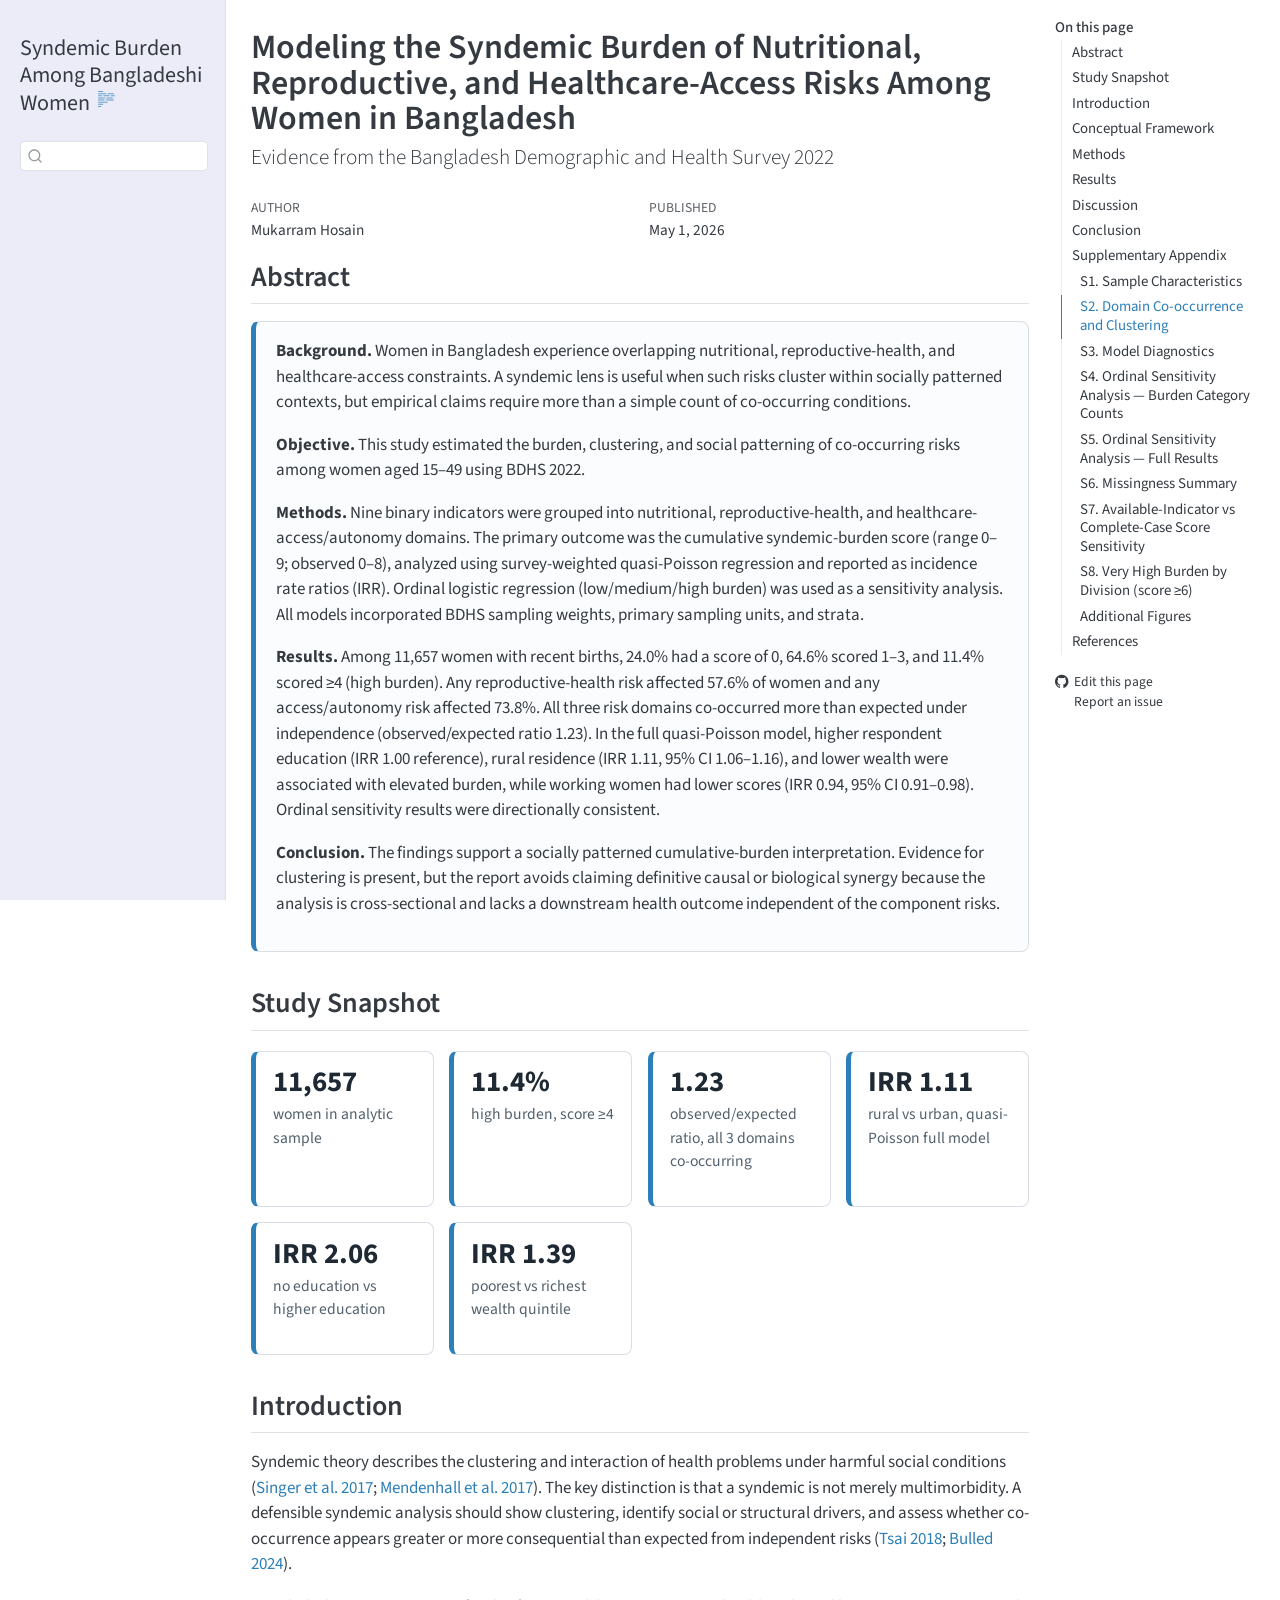
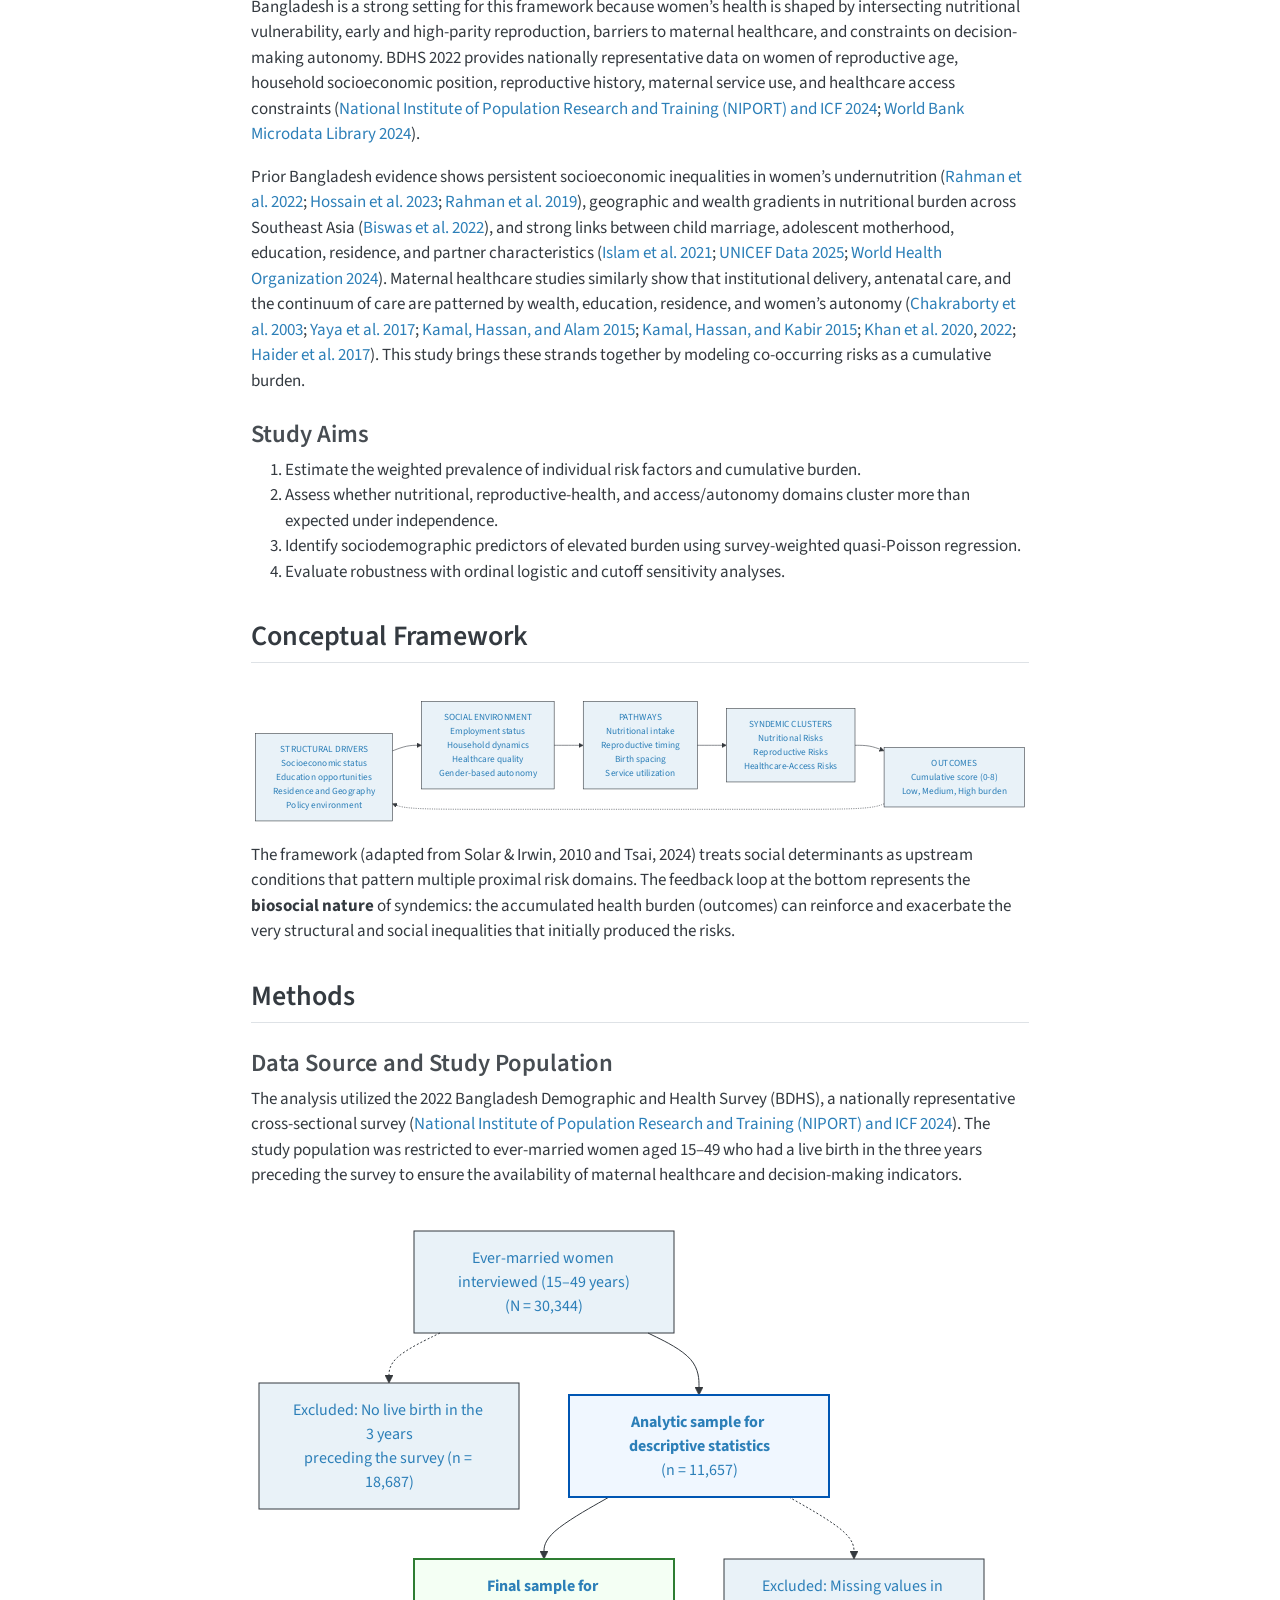
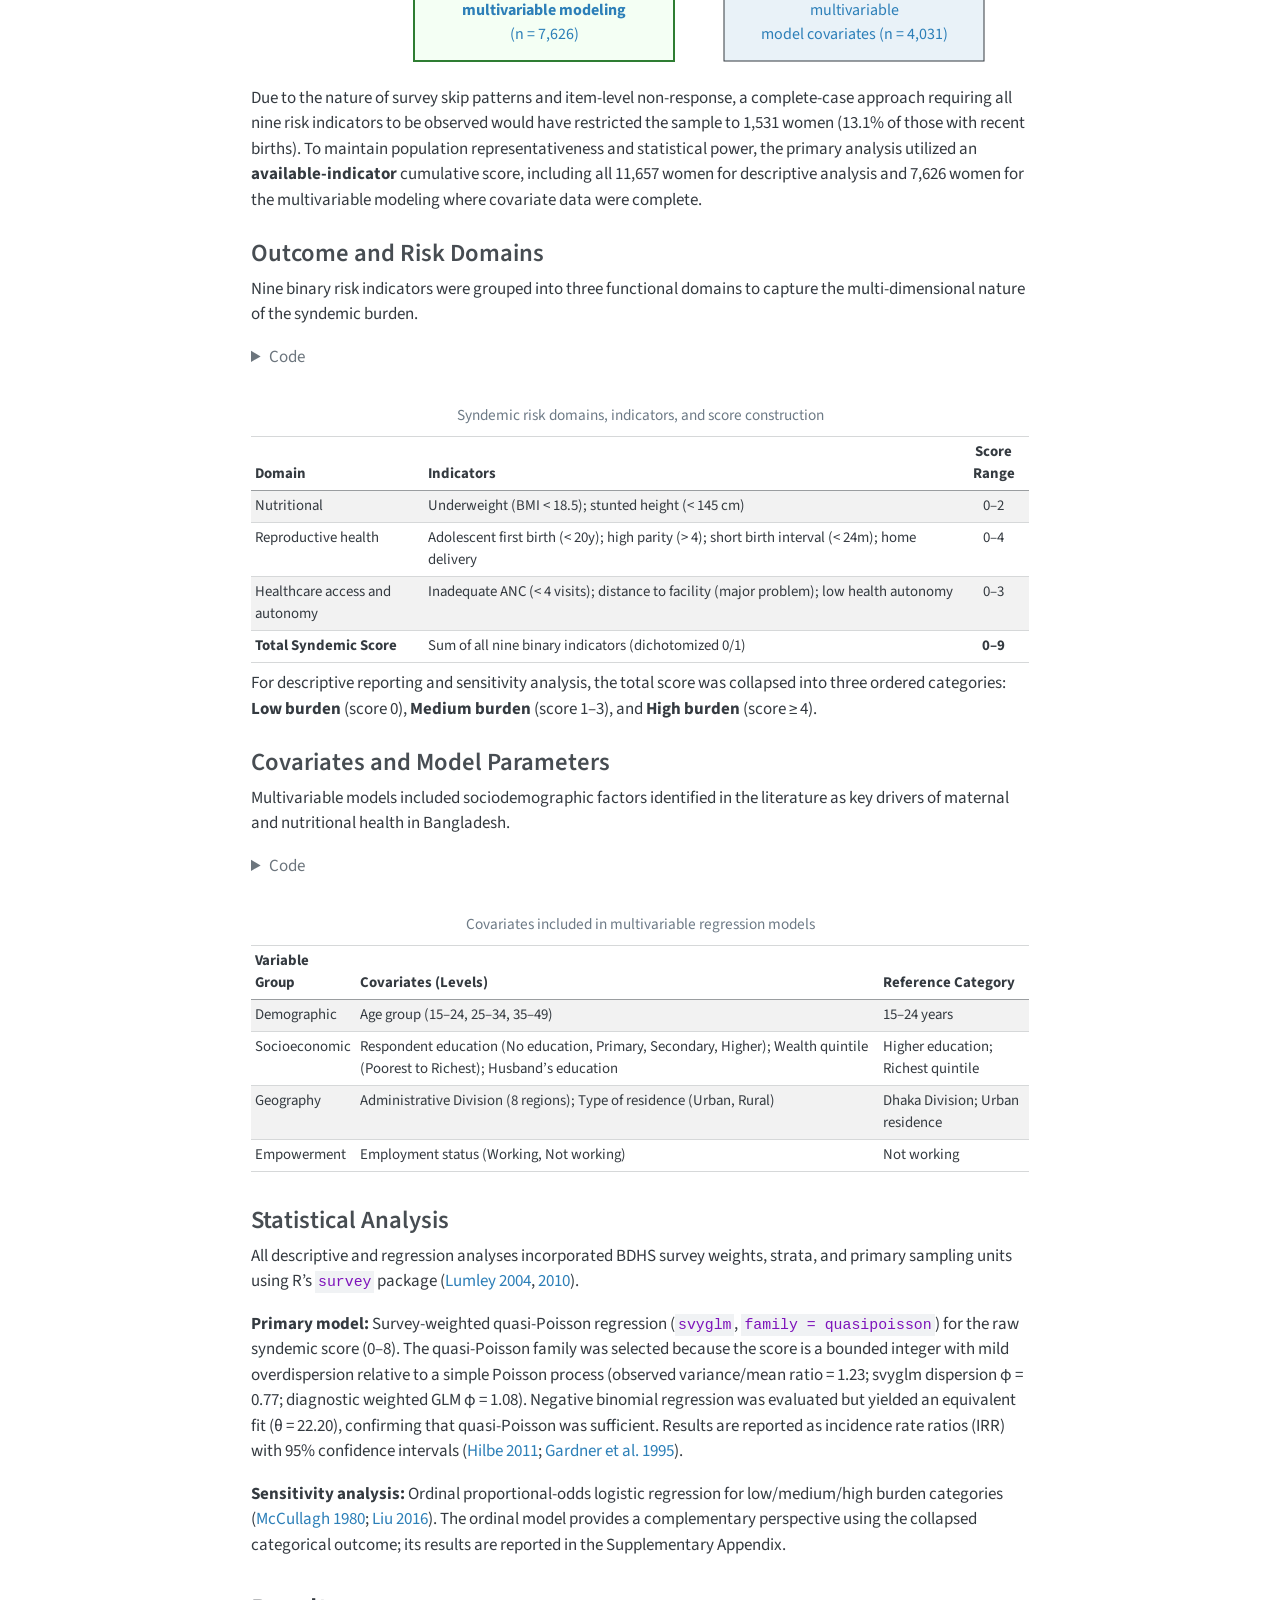
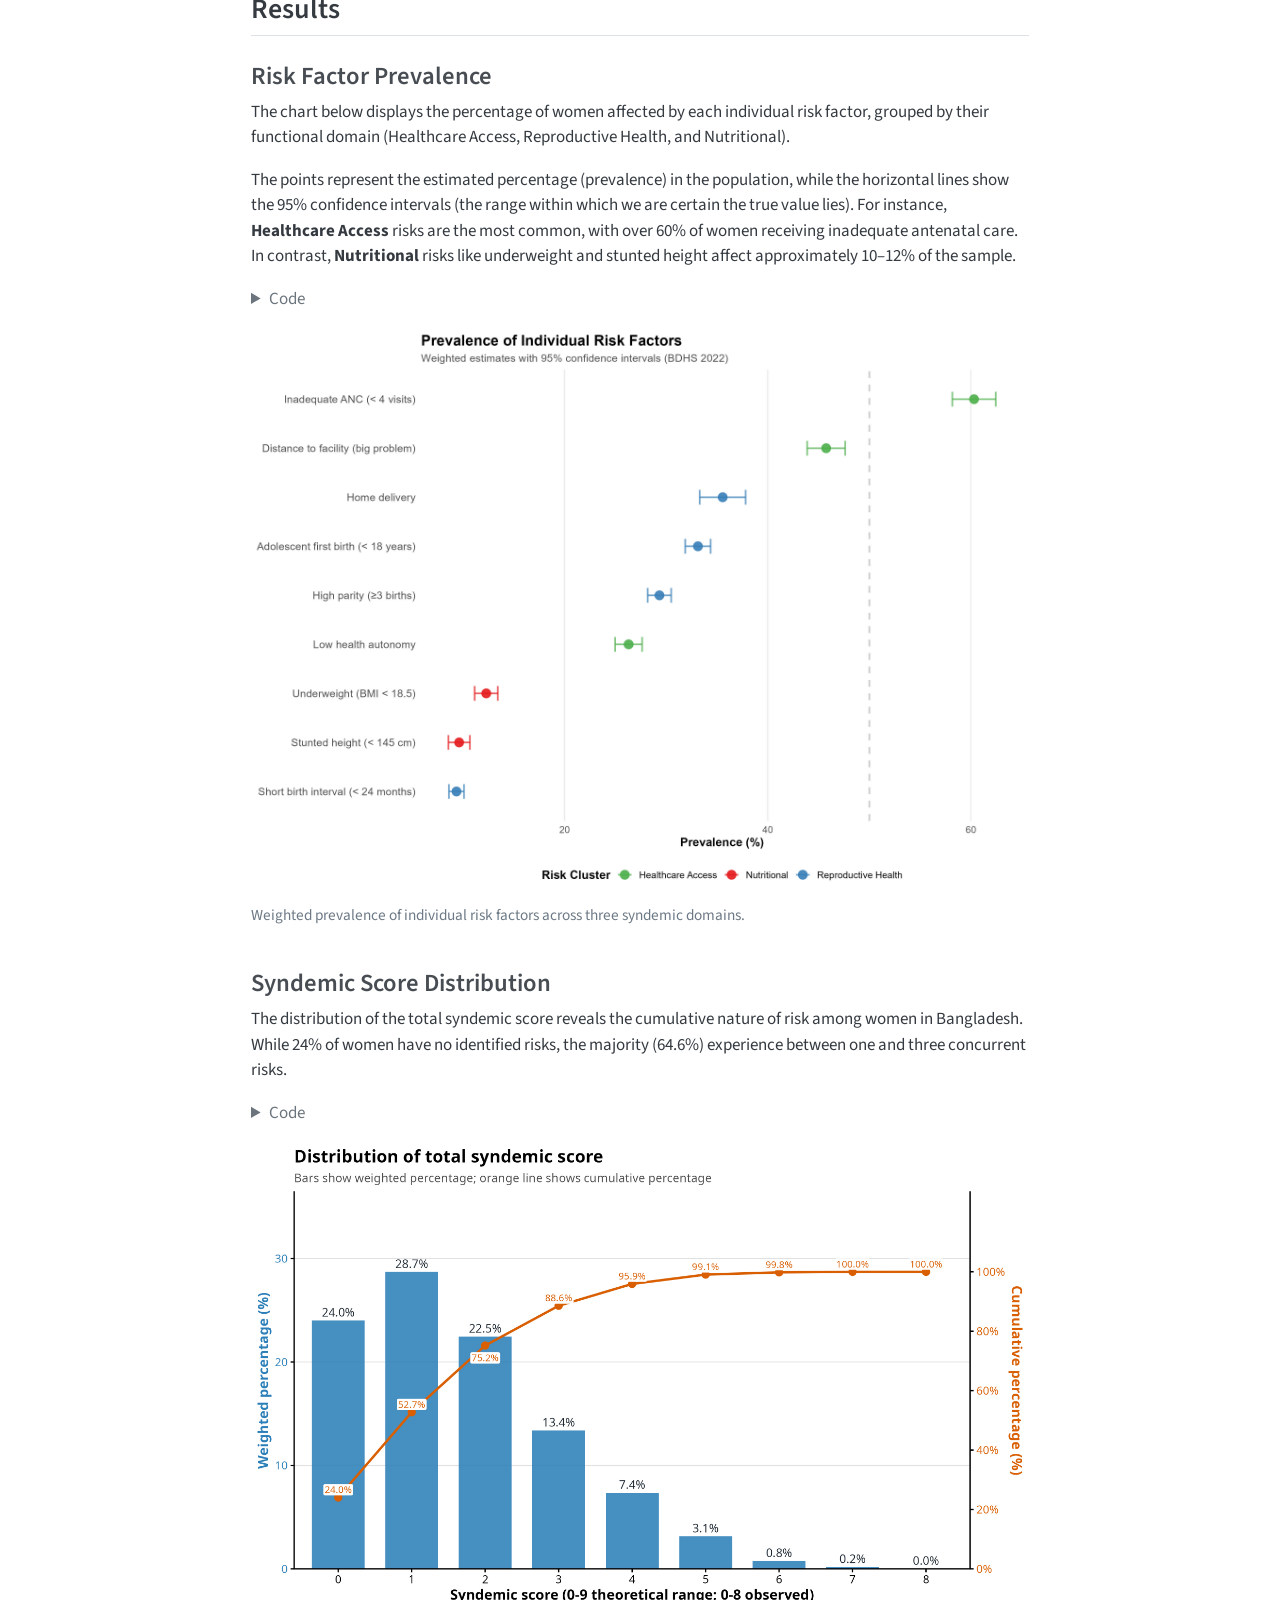
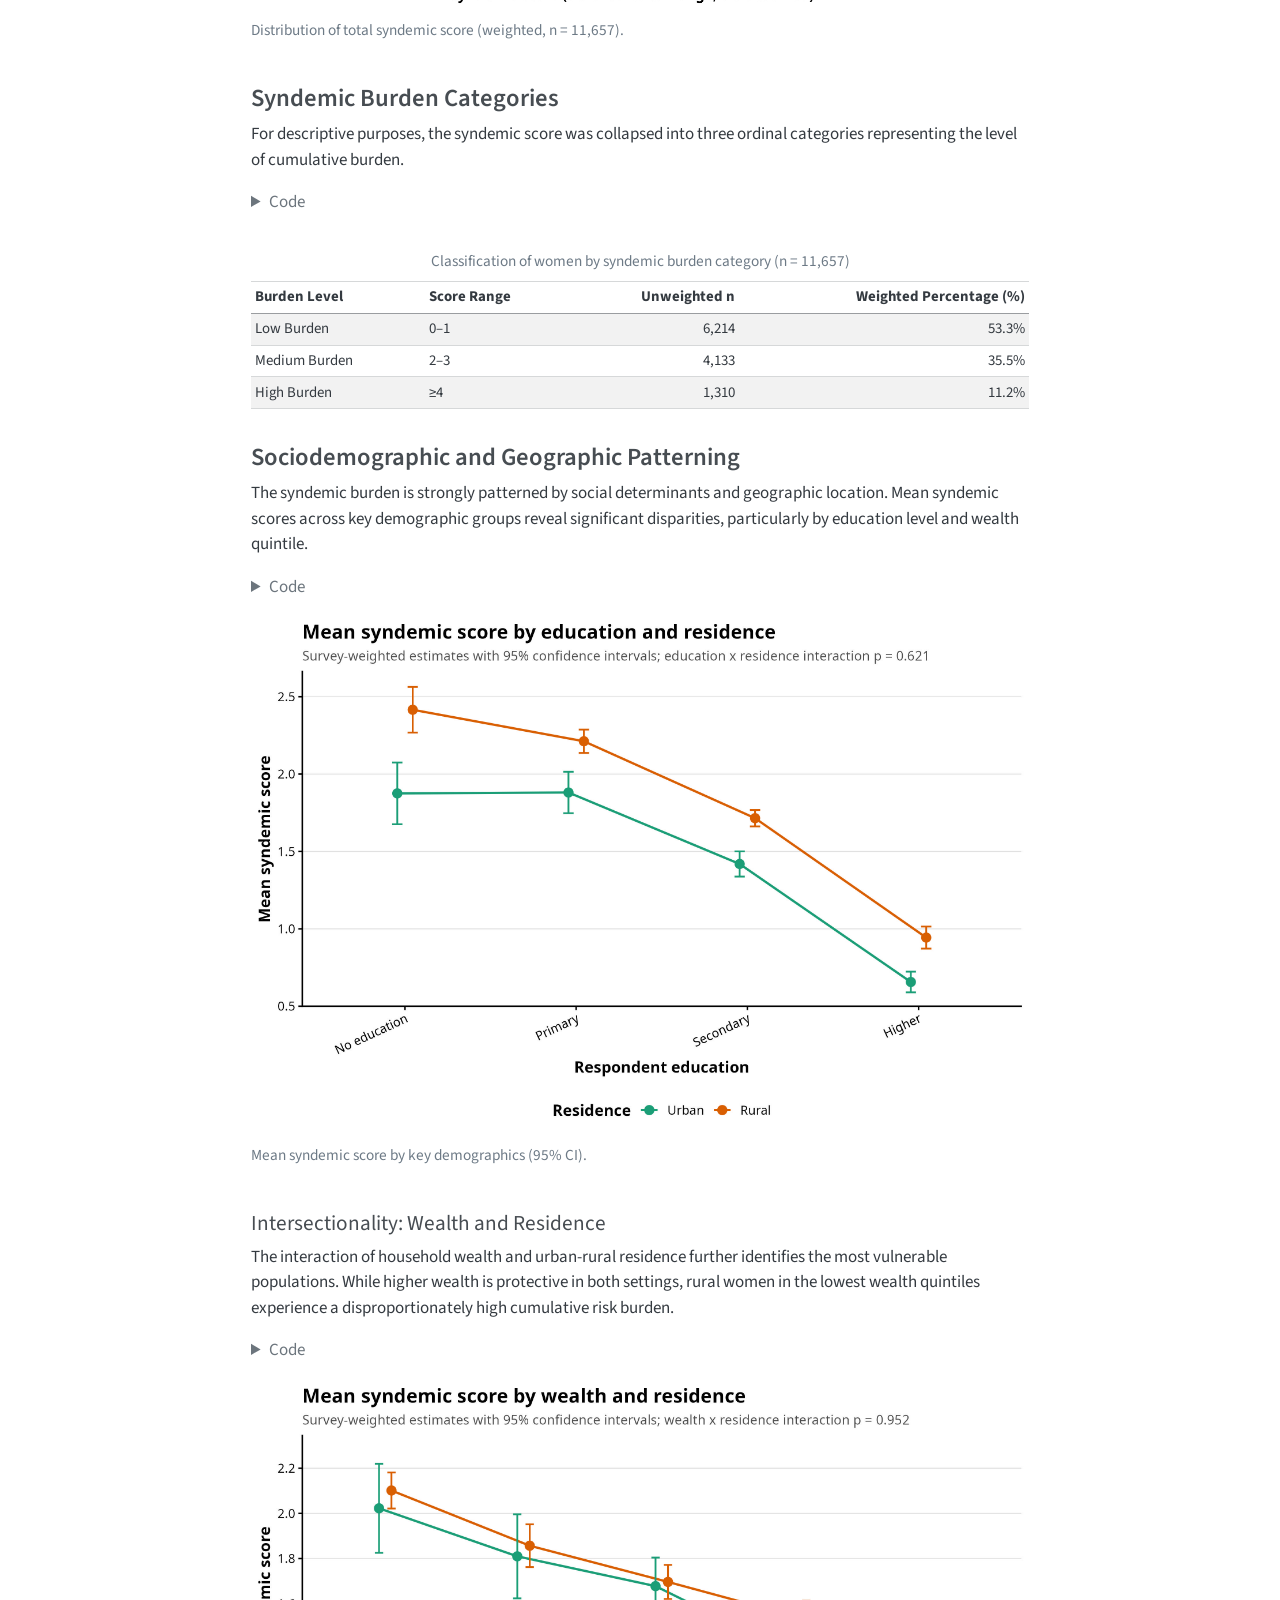
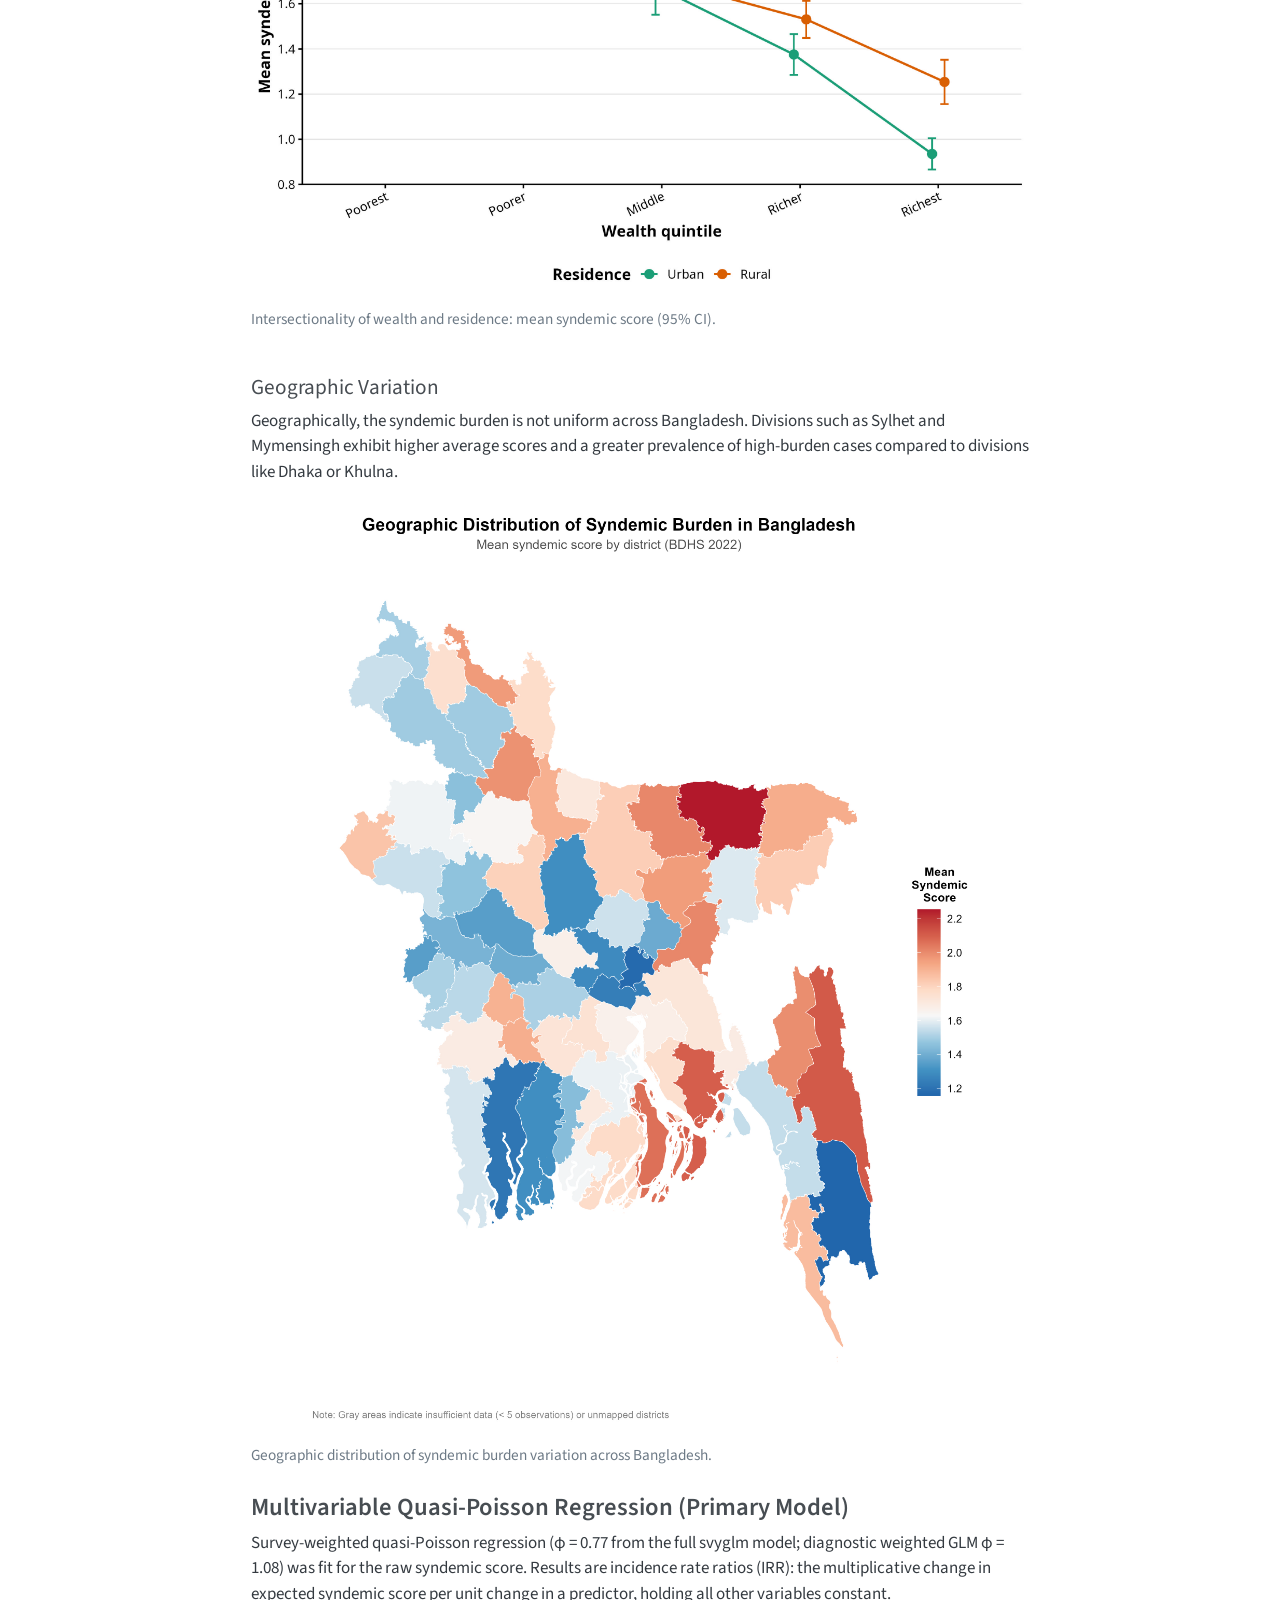
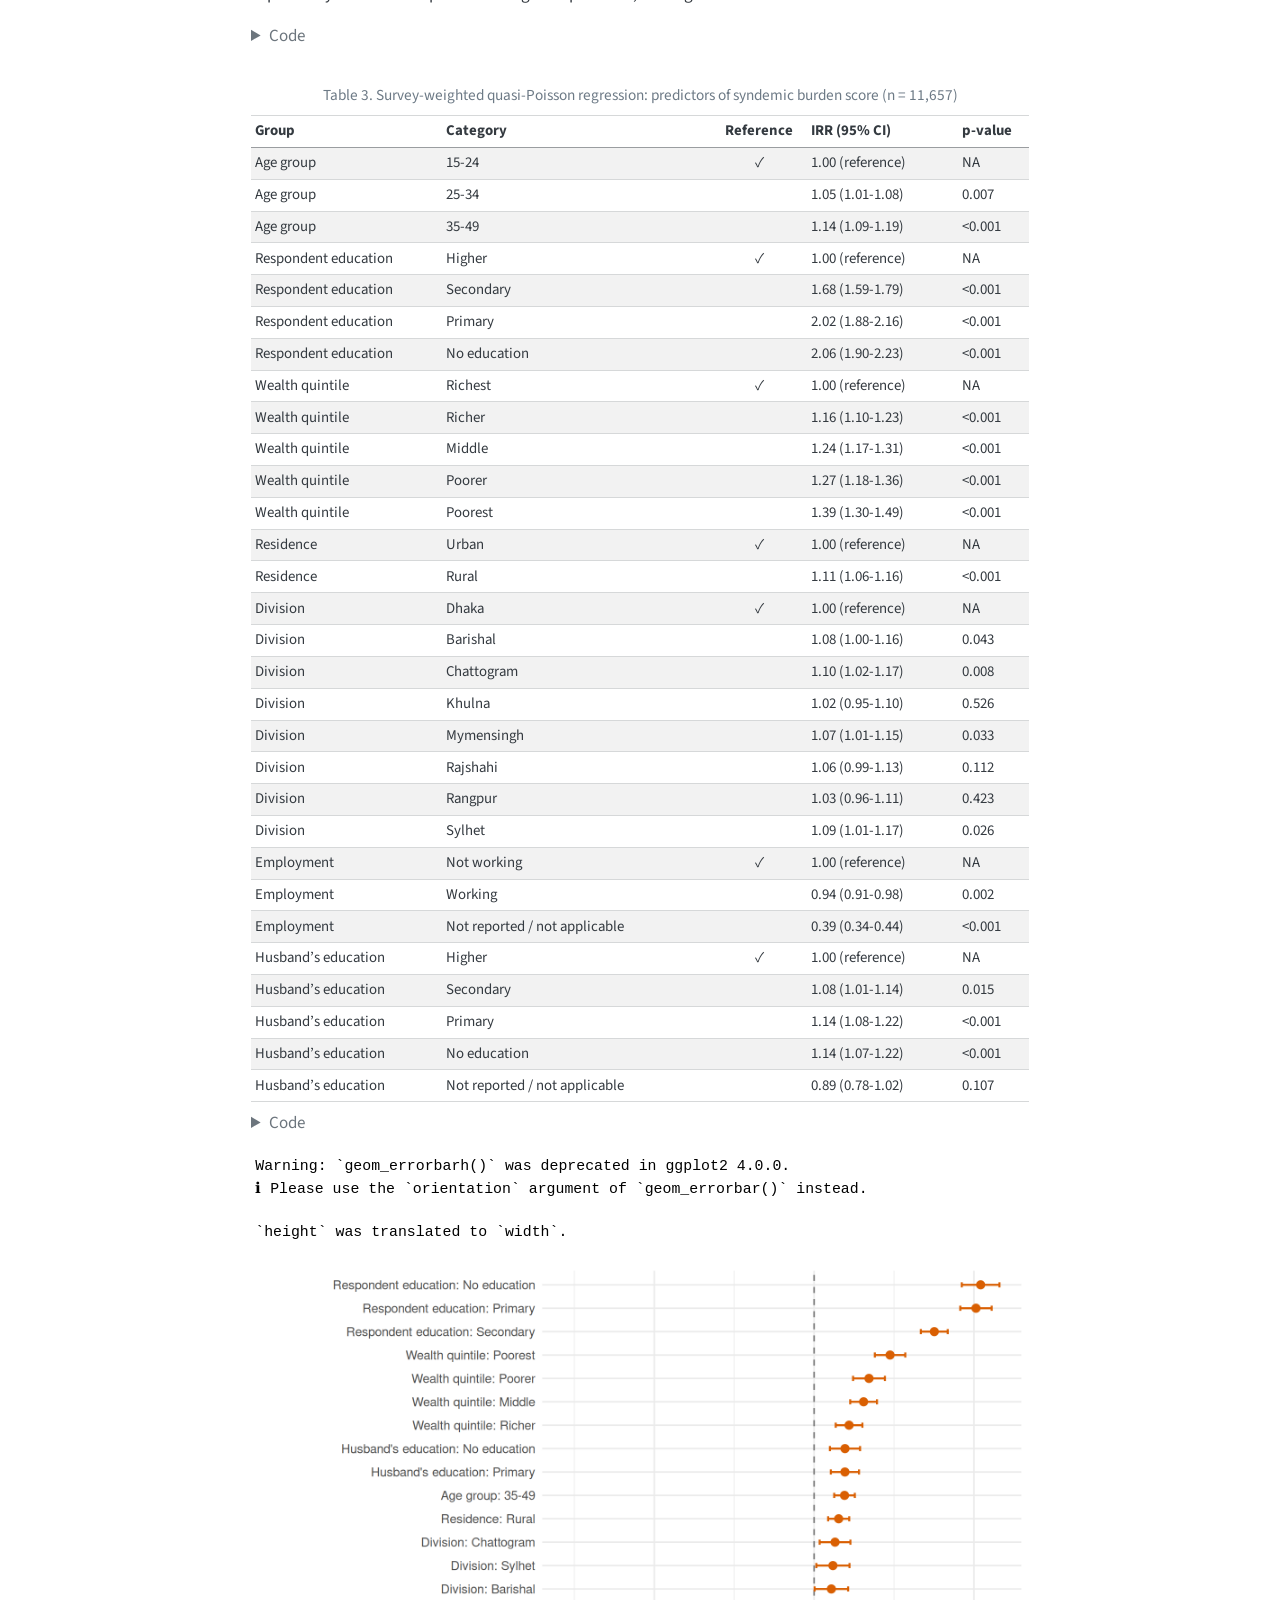
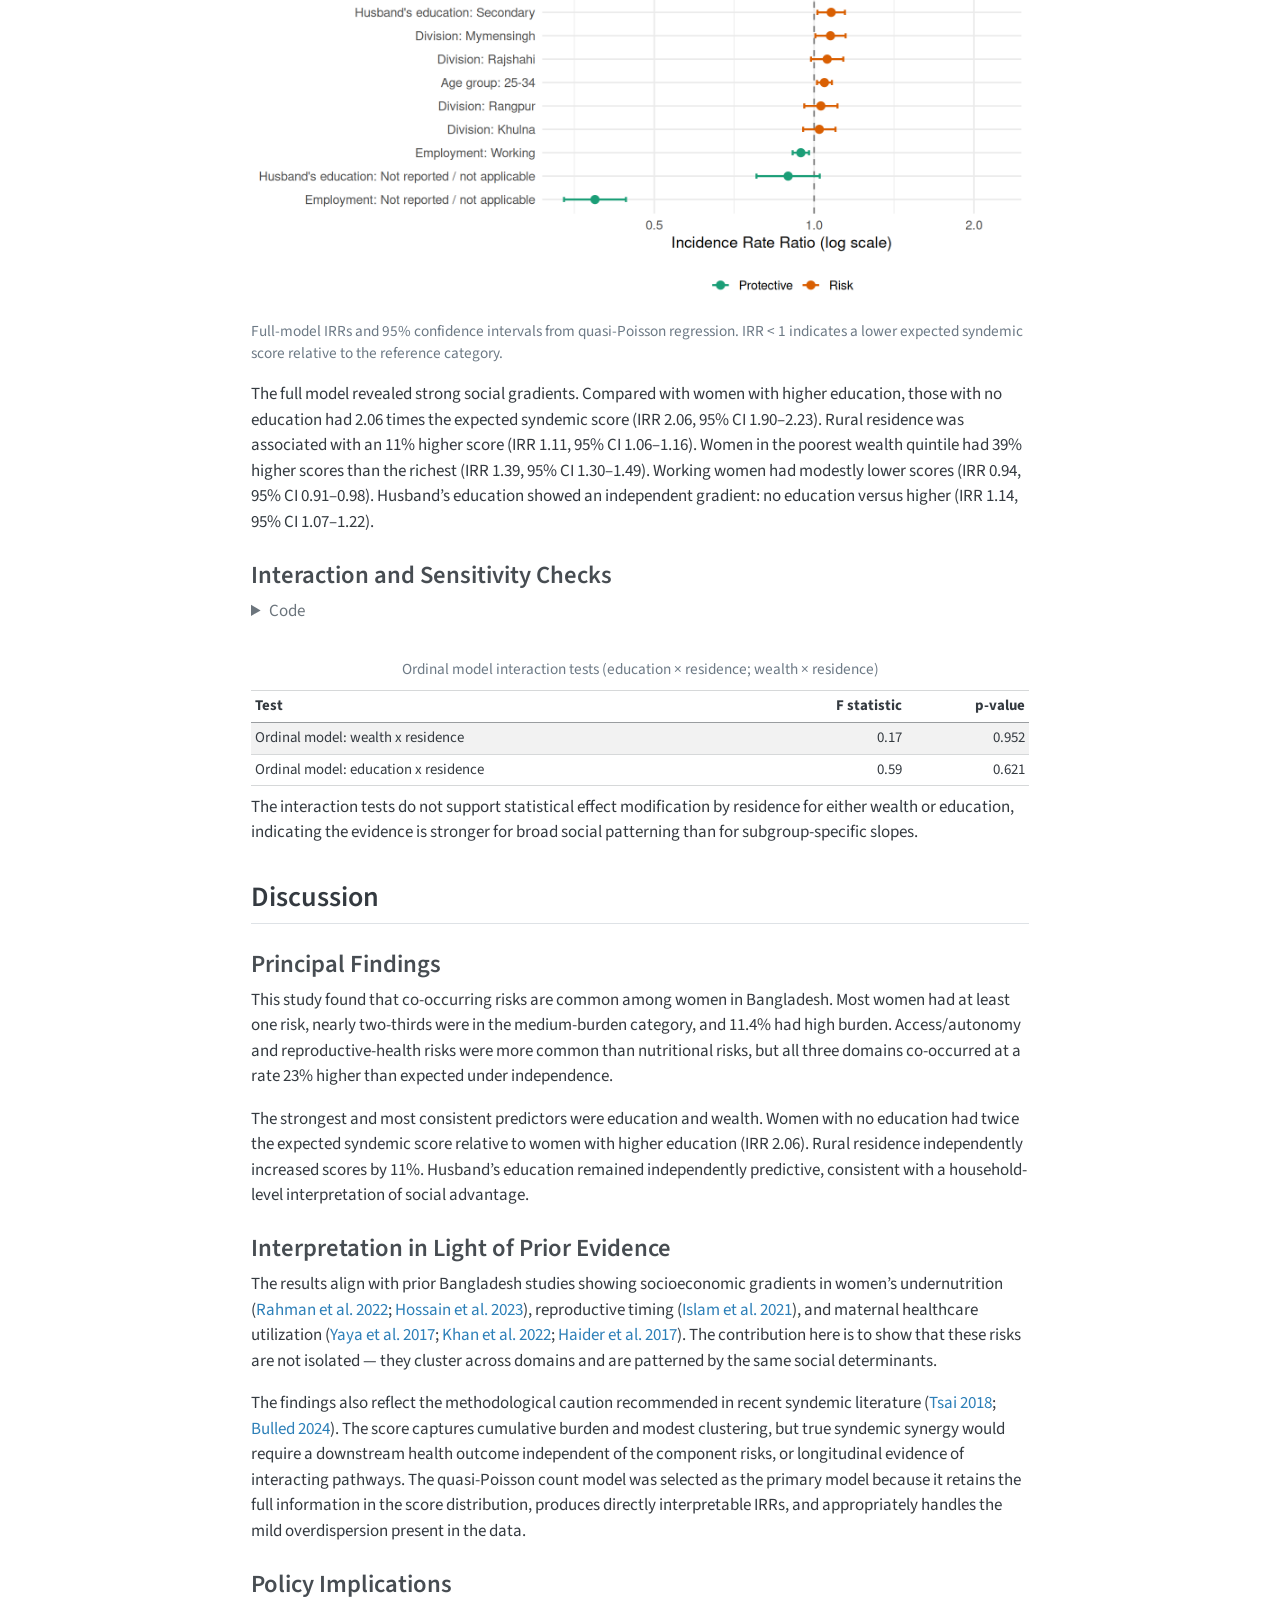
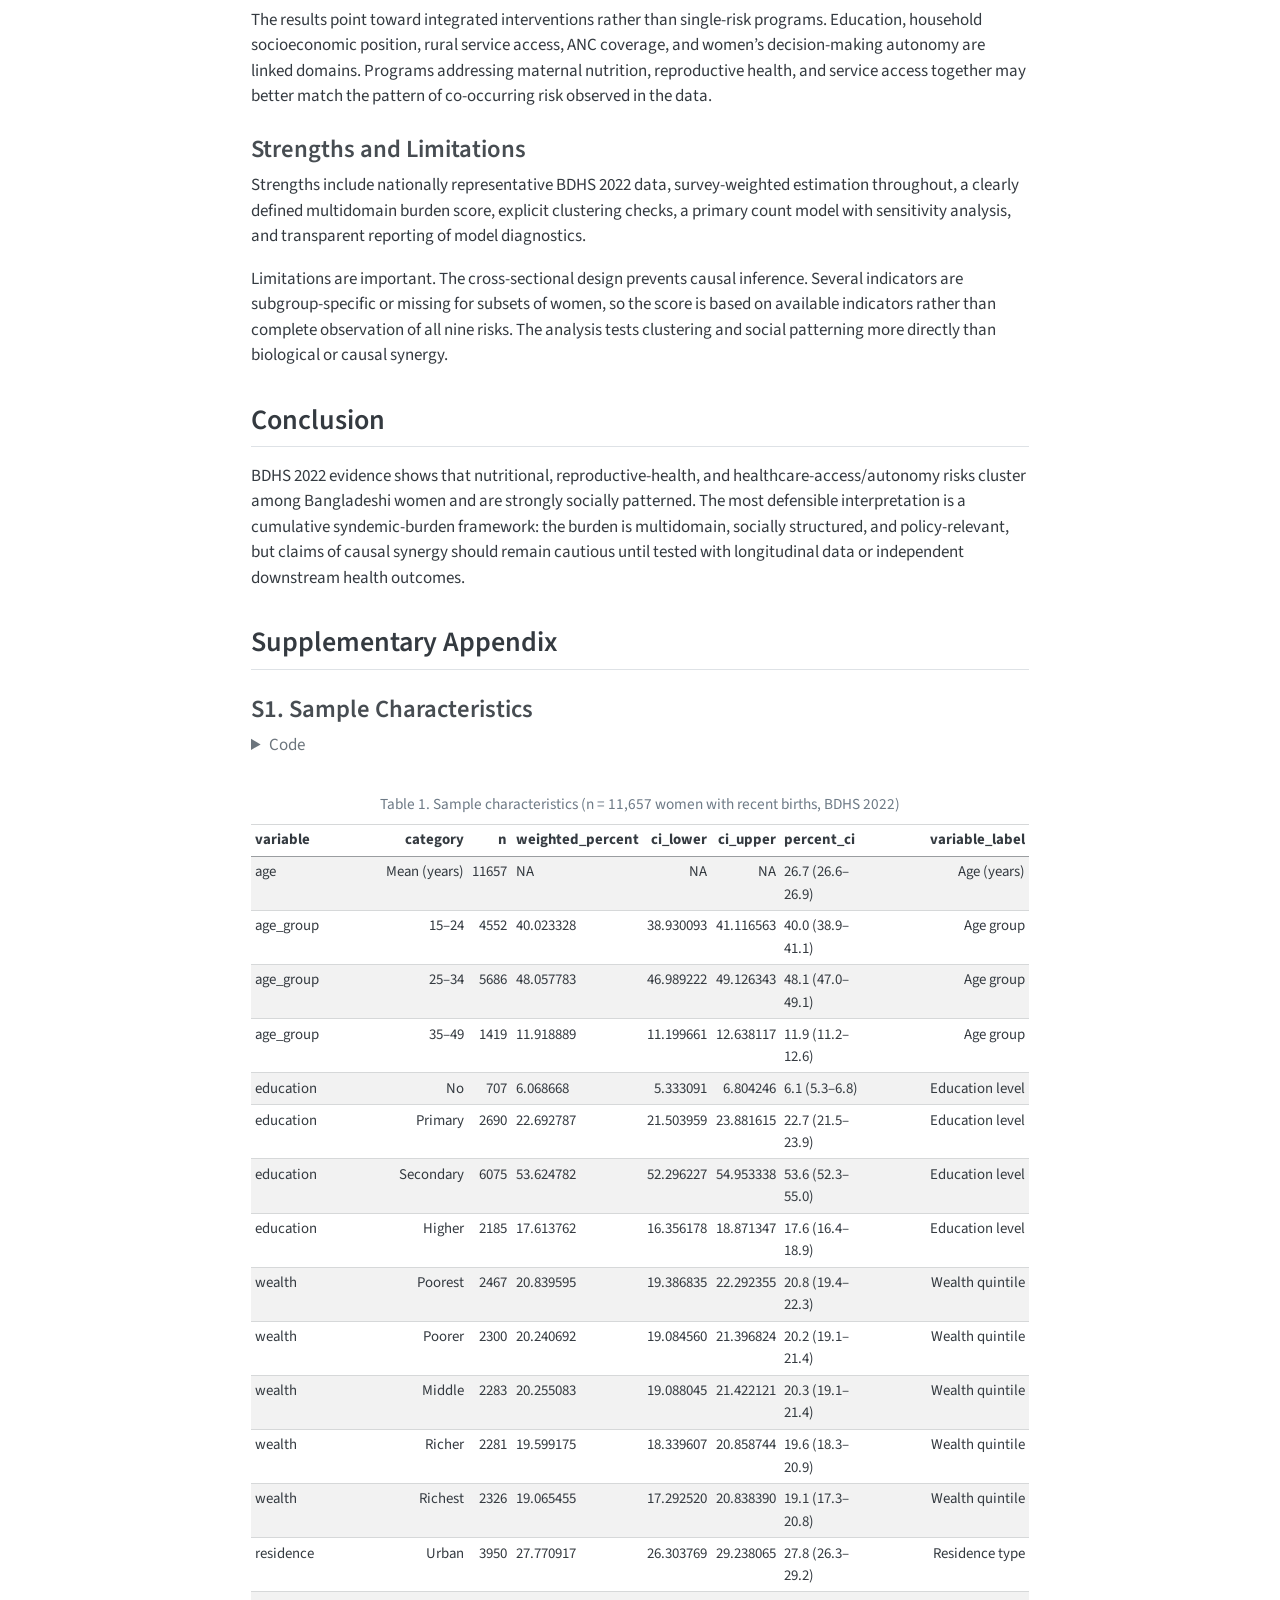
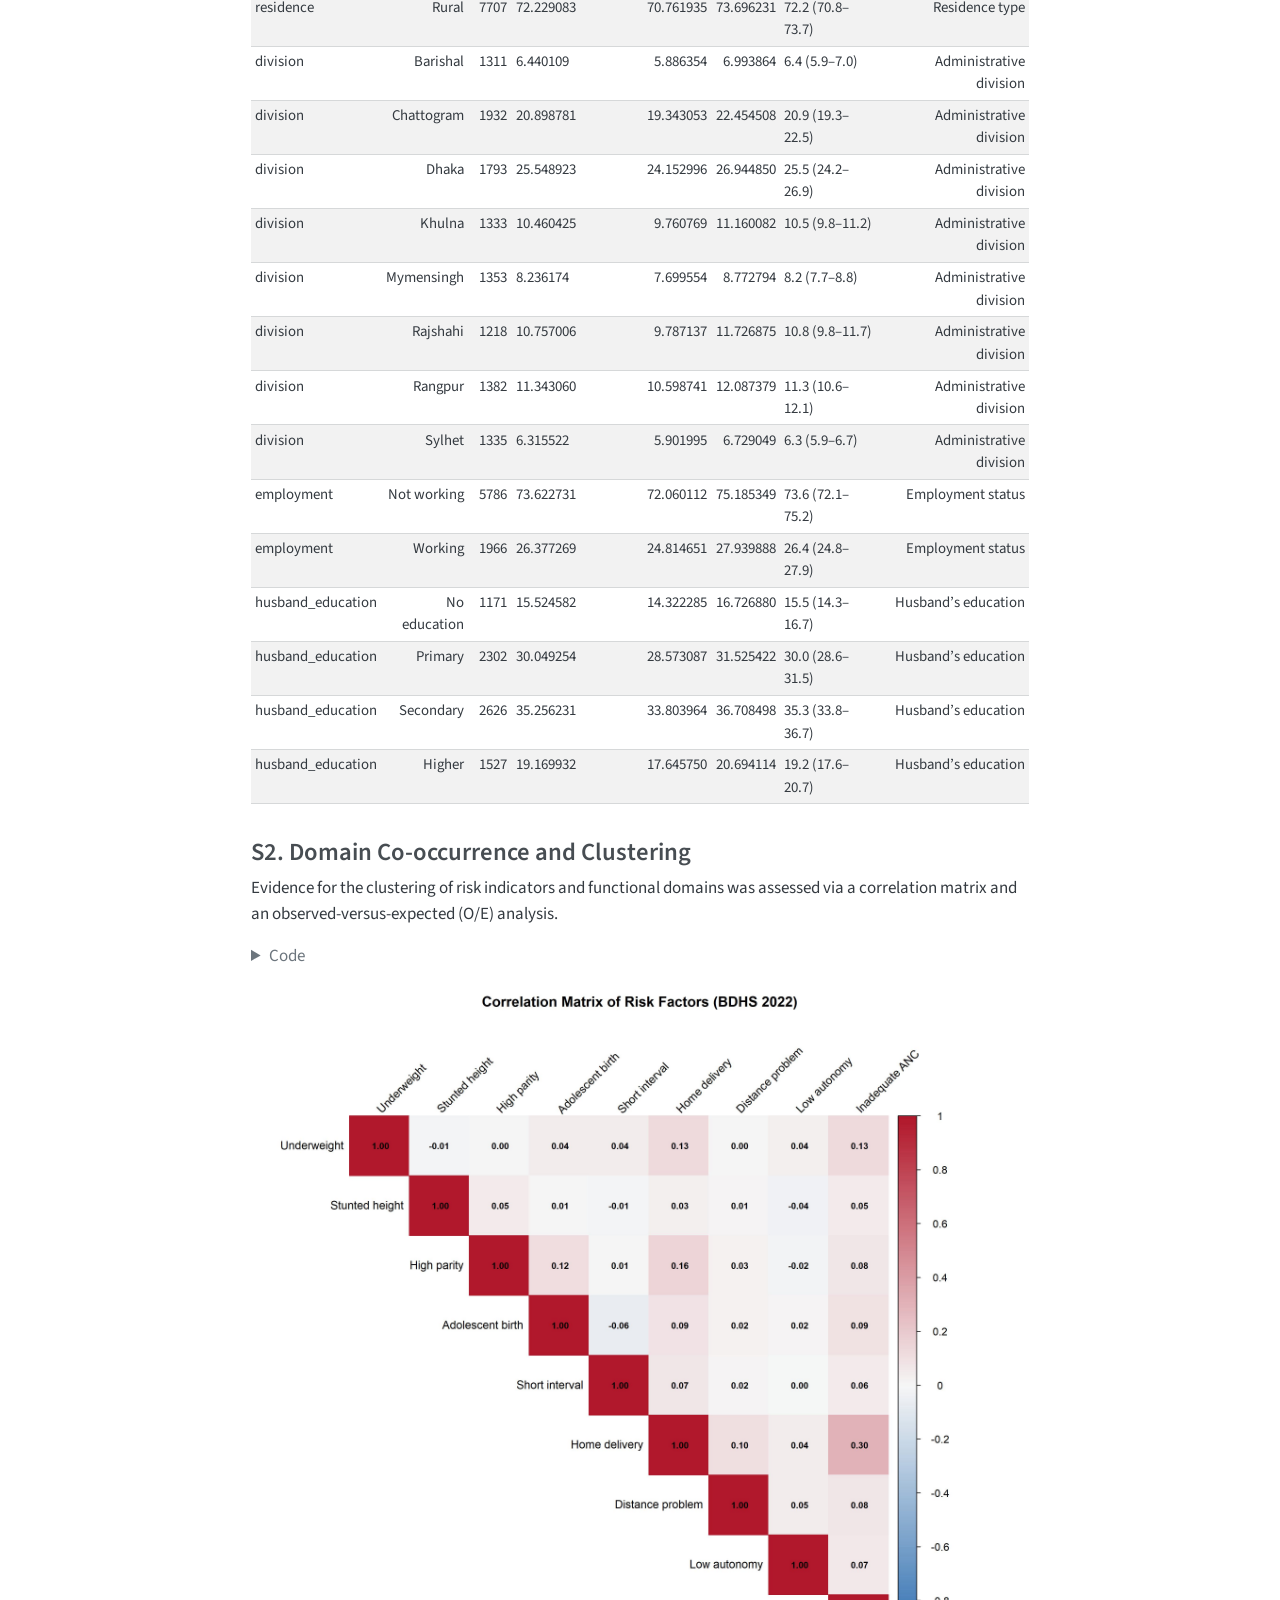
==== docs/index.html @ d619beb1 "Add syndemic BDHS 2022 Quarto report with website architecture" ====
<!DOCTYPE html>
<html xmlns="http://www.w3.org/1999/xhtml" lang="en" xml:lang="en"><head>

<meta charset="utf-8">
<meta name="generator" content="quarto-1.9.37">

<meta name="viewport" content="width=device-width, initial-scale=1.0, user-scalable=yes">

<meta name="author" content="Mukarram Hosain">
<meta name="dcterms.date" content="2026-05-01">

<title>Modeling the Syndemic Burden of Nutritional, Reproductive, and Healthcare-Access Risks Among Women in Bangladesh – Syndemic Burden Among Bangladeshi Women</title>
<style>
/* Default styles provided by pandoc.
** See https://pandoc.org/MANUAL.html#variables-for-html for config info.
*/
code{white-space: pre-wrap;}
span.smallcaps{font-variant: small-caps;}
div.columns{display: flex; gap: min(4vw, 1.5em);}
div.column{flex: auto; overflow-x: auto;}
div.hanging-indent{margin-left: 1.5em; text-indent: -1.5em;}
ul.task-list{list-style: none;}
ul.task-list li input[type="checkbox"] {
  width: 0.8em;
  margin: 0 0.8em 0.2em -1em; /* quarto-specific, see https://github.com/quarto-dev/quarto-cli/issues/4556 */ 
  vertical-align: middle;
}
/* CSS for syntax highlighting */
html { -webkit-text-size-adjust: 100%; }
pre > code.sourceCode { white-space: pre; position: relative; }
pre > code.sourceCode > span { display: inline-block; line-height: 1.25; }
pre > code.sourceCode > span:empty { height: 1.2em; }
.sourceCode { overflow: visible; }
code.sourceCode > span { color: inherit; text-decoration: inherit; }
div.sourceCode { margin: 1em 0; }
pre.sourceCode { margin: 0; }
@media screen {
div.sourceCode { overflow: auto; }
}
@media print {
pre > code.sourceCode { white-space: pre-wrap; }
pre > code.sourceCode > span { text-indent: -5em; padding-left: 5em; }
}
pre.numberSource code
  { counter-reset: source-line 0; }
pre.numberSource code > span
  { position: relative; left: -4em; counter-increment: source-line; }
pre.numberSource code > span > a:first-child::before
  { content: counter(source-line);
    position: relative; left: -1em; text-align: right; vertical-align: baseline;
    border: none; display: inline-block;
    -webkit-touch-callout: none; -webkit-user-select: none;
    -khtml-user-select: none; -moz-user-select: none;
    -ms-user-select: none; user-select: none;
    padding: 0 4px; width: 4em;
  }
pre.numberSource { margin-left: 3em;  padding-left: 4px; }
div.sourceCode
  {   }
@media screen {
pre > code.sourceCode > span > a:first-child::before { text-decoration: underline; }
}
/* CSS for citations */
div.csl-bib-body { }
div.csl-entry {
  clear: both;
}
.hanging-indent div.csl-entry {
  margin-left:2em;
  text-indent:-2em;
}
div.csl-left-margin {
  min-width:2em;
  float:left;
}
div.csl-right-inline {
  margin-left:2em;
  padding-left:1em;
}
div.csl-indent {
  margin-left: 2em;
}</style>


<script src="site_libs/quarto-nav/quarto-nav.js"></script>
<script src="site_libs/clipboard/clipboard.min.js"></script>
<script src="site_libs/quarto-search/autocomplete.umd.js"></script>
<script src="site_libs/quarto-search/fuse.min.js"></script>
<script src="site_libs/quarto-search/quarto-search.js"></script>
<meta name="quarto:offset" content="./">
<script src="site_libs/quarto-html/quarto.js" type="module"></script>
<script src="site_libs/quarto-html/tabsets/tabsets.js" type="module"></script>
<script src="site_libs/quarto-html/popper.min.js"></script>
<script src="site_libs/quarto-html/tippy.umd.min.js"></script>
<script src="site_libs/quarto-html/anchor.min.js"></script>
<link href="site_libs/quarto-html/tippy.css" rel="stylesheet">
<link href="site_libs/quarto-html/quarto-syntax-highlighting-7f8f88aac4f3542376d5c11b86a4c14d.css" rel="stylesheet" id="quarto-text-highlighting-styles">
<script src="site_libs/bootstrap/bootstrap.min.js"></script>
<link href="site_libs/bootstrap/bootstrap-icons.css" rel="stylesheet">
<link href="site_libs/bootstrap/bootstrap-77fa92fe4bb62883f4bbdc28ef35cd19.min.css" rel="stylesheet" append-hash="true" id="quarto-bootstrap" data-mode="light">
<script id="quarto-search-options" type="application/json">{
  "location": "sidebar",
  "copy-button": false,
  "collapse-after": 3,
  "panel-placement": "start",
  "type": "textbox",
  "limit": 50,
  "keyboard-shortcut": [
    "f",
    "/",
    "s"
  ],
  "show-item-context": false,
  "language": {
    "search-no-results-text": "No results",
    "search-matching-documents-text": "matching documents",
    "search-copy-link-title": "Copy link to search",
    "search-hide-matches-text": "Hide additional matches",
    "search-more-match-text": "more match in this document",
    "search-more-matches-text": "more matches in this document",
    "search-clear-button-title": "Clear",
    "search-text-placeholder": "",
    "search-detached-cancel-button-title": "Cancel",
    "search-submit-button-title": "Submit",
    "search-label": "Search"
  }
}</script>
<style>html{ scroll-behavior: smooth; }</style>
<script src="site_libs/quarto-diagram/mermaid.min.js"></script>
<script src="site_libs/quarto-diagram/mermaid-init.js"></script>
<link href="site_libs/quarto-diagram/mermaid.css" rel="stylesheet">


</head>

<body class="nav-sidebar docked quarto-light">

<div id="quarto-search-results"></div>
  <header id="quarto-header" class="headroom fixed-top">
  <nav class="quarto-secondary-nav">
    <div class="container-fluid d-flex">
      <button type="button" class="quarto-btn-toggle btn" data-bs-toggle="collapse" role="button" data-bs-target=".quarto-sidebar-collapse-item" aria-controls="quarto-sidebar" aria-expanded="false" aria-label="Toggle sidebar navigation" onclick="if (window.quartoToggleHeadroom) { window.quartoToggleHeadroom(); }">
        <i class="bi bi-layout-text-sidebar-reverse"></i>
      </button>
        <nav class="quarto-page-breadcrumbs" aria-label="breadcrumb"><ol class="breadcrumb"><li class="breadcrumb-item">
      Syndemic Burden Among Bangladeshi Women
      </li></ol></nav>
        <a class="flex-grow-1" role="navigation" data-bs-toggle="collapse" data-bs-target=".quarto-sidebar-collapse-item" aria-controls="quarto-sidebar" aria-expanded="false" aria-label="Toggle sidebar navigation" onclick="if (window.quartoToggleHeadroom) { window.quartoToggleHeadroom(); }">      
        </a>
      <button type="button" class="btn quarto-search-button" aria-label="Search" onclick="window.quartoOpenSearch();">
        <i class="bi bi-search"></i>
      </button>
    </div>
  </nav>
</header>
<!-- content -->
<div id="quarto-content" class="quarto-container page-columns page-rows-contents page-layout-article">
<!-- sidebar -->
  <nav id="quarto-sidebar" class="sidebar collapse collapse-horizontal quarto-sidebar-collapse-item sidebar-navigation docked overflow-auto">
    <div class="pt-lg-2 mt-2 text-left sidebar-header">
    <div class="sidebar-title mb-0 py-0">
      <a href="./">Syndemic Burden Among Bangladeshi Women</a> 
        <div class="sidebar-tools-main">
  <a href="" class="quarto-reader-toggle quarto-navigation-tool px-1" onclick="window.quartoToggleReader(); return false;" title="Toggle reader mode">
  <div class="quarto-reader-toggle-btn">
  <i class="bi"></i>
  </div>
</a>
</div>
    </div>
      </div>
        <div class="mt-2 flex-shrink-0 align-items-center">
        <div class="sidebar-search">
        <div id="quarto-search" class="" title="Search"></div>
        </div>
        </div>
</nav>
<div id="quarto-sidebar-glass" class="quarto-sidebar-collapse-item" data-bs-toggle="collapse" data-bs-target=".quarto-sidebar-collapse-item"></div>
<!-- margin-sidebar -->
    <div id="quarto-margin-sidebar" class="sidebar margin-sidebar">
        <nav id="TOC" role="doc-toc" class="toc-active">
    <h2 id="toc-title">On this page</h2>
   
  <ul>
  <li><a href="#abstract" id="toc-abstract" class="nav-link active" data-scroll-target="#abstract">Abstract</a></li>
  <li><a href="#study-snapshot" id="toc-study-snapshot" class="nav-link" data-scroll-target="#study-snapshot">Study Snapshot</a></li>
  <li><a href="#introduction" id="toc-introduction" class="nav-link" data-scroll-target="#introduction">Introduction</a>
  <ul class="collapse">
  <li><a href="#study-aims" id="toc-study-aims" class="nav-link" data-scroll-target="#study-aims">Study Aims</a></li>
  </ul></li>
  <li><a href="#conceptual-framework" id="toc-conceptual-framework" class="nav-link" data-scroll-target="#conceptual-framework">Conceptual Framework</a></li>
  <li><a href="#methods" id="toc-methods" class="nav-link" data-scroll-target="#methods">Methods</a>
  <ul class="collapse">
  <li><a href="#data-source-and-study-population" id="toc-data-source-and-study-population" class="nav-link" data-scroll-target="#data-source-and-study-population">Data Source and Study Population</a></li>
  <li><a href="#outcome-and-risk-domains" id="toc-outcome-and-risk-domains" class="nav-link" data-scroll-target="#outcome-and-risk-domains">Outcome and Risk Domains</a></li>
  <li><a href="#covariates-and-model-parameters" id="toc-covariates-and-model-parameters" class="nav-link" data-scroll-target="#covariates-and-model-parameters">Covariates and Model Parameters</a></li>
  <li><a href="#statistical-analysis" id="toc-statistical-analysis" class="nav-link" data-scroll-target="#statistical-analysis">Statistical Analysis</a></li>
  </ul></li>
  <li><a href="#results" id="toc-results" class="nav-link" data-scroll-target="#results">Results</a>
  <ul class="collapse">
  <li><a href="#risk-factor-prevalence" id="toc-risk-factor-prevalence" class="nav-link" data-scroll-target="#risk-factor-prevalence">Risk Factor Prevalence</a></li>
  <li><a href="#syndemic-score-distribution" id="toc-syndemic-score-distribution" class="nav-link" data-scroll-target="#syndemic-score-distribution">Syndemic Score Distribution</a></li>
  <li><a href="#syndemic-burden-categories" id="toc-syndemic-burden-categories" class="nav-link" data-scroll-target="#syndemic-burden-categories">Syndemic Burden Categories</a></li>
  <li><a href="#sociodemographic-and-geographic-patterning" id="toc-sociodemographic-and-geographic-patterning" class="nav-link" data-scroll-target="#sociodemographic-and-geographic-patterning">Sociodemographic and Geographic Patterning</a></li>
  <li><a href="#multivariable-quasi-poisson-regression-primary-model" id="toc-multivariable-quasi-poisson-regression-primary-model" class="nav-link" data-scroll-target="#multivariable-quasi-poisson-regression-primary-model">Multivariable Quasi-Poisson Regression (Primary Model)</a></li>
  <li><a href="#interaction-and-sensitivity-checks" id="toc-interaction-and-sensitivity-checks" class="nav-link" data-scroll-target="#interaction-and-sensitivity-checks">Interaction and Sensitivity Checks</a></li>
  </ul></li>
  <li><a href="#discussion" id="toc-discussion" class="nav-link" data-scroll-target="#discussion">Discussion</a>
  <ul class="collapse">
  <li><a href="#principal-findings" id="toc-principal-findings" class="nav-link" data-scroll-target="#principal-findings">Principal Findings</a></li>
  <li><a href="#interpretation-in-light-of-prior-evidence" id="toc-interpretation-in-light-of-prior-evidence" class="nav-link" data-scroll-target="#interpretation-in-light-of-prior-evidence">Interpretation in Light of Prior Evidence</a></li>
  <li><a href="#policy-implications" id="toc-policy-implications" class="nav-link" data-scroll-target="#policy-implications">Policy Implications</a></li>
  <li><a href="#strengths-and-limitations" id="toc-strengths-and-limitations" class="nav-link" data-scroll-target="#strengths-and-limitations">Strengths and Limitations</a></li>
  </ul></li>
  <li><a href="#conclusion" id="toc-conclusion" class="nav-link" data-scroll-target="#conclusion">Conclusion</a></li>
  <li><a href="#supplementary-appendix" id="toc-supplementary-appendix" class="nav-link" data-scroll-target="#supplementary-appendix">Supplementary Appendix</a>
  <ul class="collapse">
  <li><a href="#s1.-sample-characteristics" id="toc-s1.-sample-characteristics" class="nav-link" data-scroll-target="#s1.-sample-characteristics">S1. Sample Characteristics</a></li>
  <li><a href="#s2.-domain-co-occurrence-and-clustering" id="toc-s2.-domain-co-occurrence-and-clustering" class="nav-link" data-scroll-target="#s2.-domain-co-occurrence-and-clustering">S2. Domain Co-occurrence and Clustering</a></li>
  <li><a href="#s3.-model-diagnostics" id="toc-s3.-model-diagnostics" class="nav-link" data-scroll-target="#s3.-model-diagnostics">S3. Model Diagnostics</a></li>
  <li><a href="#s4.-ordinal-sensitivity-analysis-burden-category-counts" id="toc-s4.-ordinal-sensitivity-analysis-burden-category-counts" class="nav-link" data-scroll-target="#s4.-ordinal-sensitivity-analysis-burden-category-counts">S4. Ordinal Sensitivity Analysis — Burden Category Counts</a></li>
  <li><a href="#s5.-ordinal-sensitivity-analysis-full-results" id="toc-s5.-ordinal-sensitivity-analysis-full-results" class="nav-link" data-scroll-target="#s5.-ordinal-sensitivity-analysis-full-results">S5. Ordinal Sensitivity Analysis — Full Results</a></li>
  <li><a href="#s6.-missingness-summary" id="toc-s6.-missingness-summary" class="nav-link" data-scroll-target="#s6.-missingness-summary">S6. Missingness Summary</a></li>
  <li><a href="#s7.-available-indicator-vs-complete-case-score-sensitivity" id="toc-s7.-available-indicator-vs-complete-case-score-sensitivity" class="nav-link" data-scroll-target="#s7.-available-indicator-vs-complete-case-score-sensitivity">S7. Available-Indicator vs Complete-Case Score Sensitivity</a></li>
  <li><a href="#s8.-very-high-burden-by-division-score-6" id="toc-s8.-very-high-burden-by-division-score-6" class="nav-link" data-scroll-target="#s8.-very-high-burden-by-division-score-6">S8. Very High Burden by Division (score ≥6)</a></li>
  <li><a href="#additional-figures" id="toc-additional-figures" class="nav-link" data-scroll-target="#additional-figures">Additional Figures</a></li>
  </ul></li>
  <li><a href="#references" id="toc-references" class="nav-link" data-scroll-target="#references">References</a></li>
  </ul>
<div class="toc-actions"><ul><li><a href="https://github.com/moccaram/syndemic-analysis/edit/main/index.qmd" class="toc-action"><i class="bi bi-github"></i>Edit this page</a></li><li><a href="https://github.com/moccaram/syndemic-analysis/issues/new" class="toc-action"><i class="bi empty"></i>Report an issue</a></li></ul></div></nav>
    </div>
<!-- main -->
<main class="content" id="quarto-document-content">

<header id="title-block-header" class="quarto-title-block default">
<div class="quarto-title">
<h1 class="title">Modeling the Syndemic Burden of Nutritional, Reproductive, and Healthcare-Access Risks Among Women in Bangladesh</h1>
<p class="subtitle lead">Evidence from the Bangladesh Demographic and Health Survey 2022</p>
</div>



<div class="quarto-title-meta">

    <div>
    <div class="quarto-title-meta-heading">Author</div>
    <div class="quarto-title-meta-contents">
             <p>Mukarram Hosain </p>
          </div>
  </div>
    
    <div>
    <div class="quarto-title-meta-heading">Published</div>
    <div class="quarto-title-meta-contents">
      <p class="date">May 1, 2026</p>
    </div>
  </div>
  
    
  </div>
  


</header>


<section id="abstract" class="level2">
<h2 class="anchored" data-anchor-id="abstract">Abstract</h2>
<div class="abstract-box">
<p><strong>Background.</strong> Women in Bangladesh experience overlapping nutritional, reproductive-health, and healthcare-access constraints. A syndemic lens is useful when such risks cluster within socially patterned contexts, but empirical claims require more than a simple count of co-occurring conditions.</p>
<p><strong>Objective.</strong> This study estimated the burden, clustering, and social patterning of co-occurring risks among women aged 15–49 using BDHS 2022.</p>
<p><strong>Methods.</strong> Nine binary indicators were grouped into nutritional, reproductive-health, and healthcare-access/autonomy domains. The primary outcome was the cumulative syndemic-burden score (range 0–9; observed 0–8), analyzed using survey-weighted quasi-Poisson regression and reported as incidence rate ratios (IRR). Ordinal logistic regression (low/medium/high burden) was used as a sensitivity analysis. All models incorporated BDHS sampling weights, primary sampling units, and strata.</p>
<p><strong>Results.</strong> Among 11,657 women with recent births, 24.0% had a score of 0, 64.6% scored 1–3, and 11.4% scored ≥4 (high burden). Any reproductive-health risk affected 57.6% of women and any access/autonomy risk affected 73.8%. All three risk domains co-occurred more than expected under independence (observed/expected ratio 1.23). In the full quasi-Poisson model, higher respondent education (IRR 1.00 reference), rural residence (IRR 1.11, 95% CI 1.06–1.16), and lower wealth were associated with elevated burden, while working women had lower scores (IRR 0.94, 95% CI 0.91–0.98). Ordinal sensitivity results were directionally consistent.</p>
<p><strong>Conclusion.</strong> The findings support a socially patterned cumulative-burden interpretation. Evidence for clustering is present, but the report avoids claiming definitive causal or biological synergy because the analysis is cross-sectional and lacks a downstream health outcome independent of the component risks.</p>
</div>
</section>
<section id="study-snapshot" class="level2">
<h2 class="anchored" data-anchor-id="study-snapshot">Study Snapshot</h2>
<div class="metric-grid">
<div class="metric">
<p><span class="metric-value">11,657</span> <span class="metric-label">women in analytic sample</span></p>
</div>
<div class="metric">
<p><span class="metric-value">11.4%</span> <span class="metric-label">high burden, score ≥4</span></p>
</div>
<div class="metric">
<p><span class="metric-value">1.23</span> <span class="metric-label">observed/expected ratio, all 3 domains co-occurring</span></p>
</div>
<div class="metric">
<p><span class="metric-value">IRR 1.11</span> <span class="metric-label">rural vs urban, quasi-Poisson full model</span></p>
</div>
<div class="metric">
<p><span class="metric-value">IRR 2.06</span> <span class="metric-label">no education vs higher education</span></p>
</div>
<div class="metric">
<p><span class="metric-value">IRR 1.39</span> <span class="metric-label">poorest vs richest wealth quintile</span></p>
</div>
</div>
</section>
<section id="introduction" class="level2">
<h2 class="anchored" data-anchor-id="introduction">Introduction</h2>
<p>Syndemic theory describes the clustering and interaction of health problems under harmful social conditions <span class="citation" data-cites="singer2017syndemics mendenhall2017ncd">(<a href="#ref-singer2017syndemics" role="doc-biblioref">Singer et al. 2017</a>; <a href="#ref-mendenhall2017ncd" role="doc-biblioref">Mendenhall et al. 2017</a>)</span>. The key distinction is that a syndemic is not merely multimorbidity. A defensible syndemic analysis should show clustering, identify social or structural drivers, and assess whether co-occurrence appears greater or more consequential than expected from independent risks <span class="citation" data-cites="tsai2018syndemics bulled2024guide">(<a href="#ref-tsai2018syndemics" role="doc-biblioref">Tsai 2018</a>; <a href="#ref-bulled2024guide" role="doc-biblioref">Bulled 2024</a>)</span>.</p>
<p>Bangladesh is a strong setting for this framework because women’s health is shaped by intersecting nutritional vulnerability, early and high-parity reproduction, barriers to maternal healthcare, and constraints on decision-making autonomy. BDHS 2022 provides nationally representative data on women of reproductive age, household socioeconomic position, reproductive history, maternal service use, and healthcare access constraints <span class="citation" data-cites="niport2024bdhs worldbank2024bdhsmetadata">(<a href="#ref-niport2024bdhs" role="doc-biblioref">National Institute of Population Research and Training (NIPORT) and ICF 2024</a>; <a href="#ref-worldbank2024bdhsmetadata" role="doc-biblioref">World Bank Microdata Library 2024</a>)</span>.</p>
<p>Prior Bangladesh evidence shows persistent socioeconomic inequalities in women’s undernutrition <span class="citation" data-cites="rahman2022undernutrition hossain2023doubleburden rahman2019doubleburden">(<a href="#ref-rahman2022undernutrition" role="doc-biblioref">Rahman et al. 2022</a>; <a href="#ref-hossain2023doubleburden" role="doc-biblioref">Hossain et al. 2023</a>; <a href="#ref-rahman2019doubleburden" role="doc-biblioref">Rahman et al. 2019</a>)</span>, geographic and wealth gradients in nutritional burden across Southeast Asia <span class="citation" data-cites="biswas2022southeastasia">(<a href="#ref-biswas2022southeastasia" role="doc-biblioref">Biswas et al. 2022</a>)</span>, and strong links between child marriage, adolescent motherhood, education, residence, and partner characteristics <span class="citation" data-cites="islam2021childmarriage unicef2025childmarriage who2024adolescentpregnancy">(<a href="#ref-islam2021childmarriage" role="doc-biblioref">Islam et al. 2021</a>; <a href="#ref-unicef2025childmarriage" role="doc-biblioref">UNICEF Data 2025</a>; <a href="#ref-who2024adolescentpregnancy" role="doc-biblioref">World Health Organization 2024</a>)</span>. Maternal healthcare studies similarly show that institutional delivery, antenatal care, and the continuum of care are patterned by wealth, education, residence, and women’s autonomy <span class="citation" data-cites="chakraborty2003maternal yaya2017delivery kamal2015institutional kamal2015skilledbirth khan2020urban khan2022continuum haider2017autonomy">(<a href="#ref-chakraborty2003maternal" role="doc-biblioref">Chakraborty et al. 2003</a>; <a href="#ref-yaya2017delivery" role="doc-biblioref">Yaya et al. 2017</a>; <a href="#ref-kamal2015institutional" role="doc-biblioref">Kamal, Hassan, and Alam 2015</a>; <a href="#ref-kamal2015skilledbirth" role="doc-biblioref">Kamal, Hassan, and Kabir 2015</a>; <a href="#ref-khan2020urban" role="doc-biblioref">Khan et al. 2020</a>, <a href="#ref-khan2022continuum" role="doc-biblioref">2022</a>; <a href="#ref-haider2017autonomy" role="doc-biblioref">Haider et al. 2017</a>)</span>. This study brings these strands together by modeling co-occurring risks as a cumulative burden.</p>
<section id="study-aims" class="level3">
<h3 class="anchored" data-anchor-id="study-aims">Study Aims</h3>
<ol type="1">
<li>Estimate the weighted prevalence of individual risk factors and cumulative burden.</li>
<li>Assess whether nutritional, reproductive-health, and access/autonomy domains cluster more than expected under independence.</li>
<li>Identify sociodemographic predictors of elevated burden using survey-weighted quasi-Poisson regression.</li>
<li>Evaluate robustness with ordinal logistic and cutoff sensitivity analyses.</li>
</ol>
</section>
</section>
<section id="conceptual-framework" class="level2">
<h2 class="anchored" data-anchor-id="conceptual-framework">Conceptual Framework</h2>
<div class="cell" data-layout-align="default">
<div class="cell-output-display">
<div>
<p></p><figure class="figure"><p></p>
<div>
<pre class="mermaid mermaid-js">graph LR
    A["STRUCTURAL DRIVERS&lt;br&gt;Socioeconomic status&lt;br&gt;Education opportunities&lt;br&gt;Residence and Geography&lt;br&gt;Policy environment"]
    B["SOCIAL ENVIRONMENT&lt;br&gt;Employment status&lt;br&gt;Household dynamics&lt;br&gt;Healthcare quality&lt;br&gt;Gender-based autonomy"]
    C["PATHWAYS&lt;br&gt;Nutritional intake&lt;br&gt;Reproductive timing&lt;br&gt;Birth spacing&lt;br&gt;Service utilization"]
    D["SYNDEMIC CLUSTERS&lt;br&gt;Nutritional Risks&lt;br&gt;Reproductive Risks&lt;br&gt;Healthcare-Access Risks"]
    E["OUTCOMES&lt;br&gt;Cumulative score (0-8)&lt;br&gt;Low, Medium, High burden"]

    A --&gt; B
    B --&gt; C
    C --&gt; D
    D --&gt; E
    E -.-&gt; A
</pre>
</div>
<p></p></figure><p></p>
</div>
</div>
</div>
<p>The framework (adapted from Solar &amp; Irwin, 2010 and Tsai, 2024) treats social determinants as upstream conditions that pattern multiple proximal risk domains. The feedback loop at the bottom represents the <strong>biosocial nature</strong> of syndemics: the accumulated health burden (outcomes) can reinforce and exacerbate the very structural and social inequalities that initially produced the risks.</p>
</section>
<section id="methods" class="level2">
<h2 class="anchored" data-anchor-id="methods">Methods</h2>
<section id="data-source-and-study-population" class="level3">
<h3 class="anchored" data-anchor-id="data-source-and-study-population">Data Source and Study Population</h3>
<p>The analysis utilized the 2022 Bangladesh Demographic and Health Survey (BDHS), a nationally representative cross-sectional survey <span class="citation" data-cites="niport2024bdhs">(<a href="#ref-niport2024bdhs" role="doc-biblioref">National Institute of Population Research and Training (NIPORT) and ICF 2024</a>)</span>. The study population was restricted to ever-married women aged 15–49 who had a live birth in the three years preceding the survey to ensure the availability of maternal healthcare and decision-making indicators.</p>
<div class="cell" data-layout-align="default">
<div class="cell-output-display">
<div>
<p></p><figure class="figure"><p></p>
<div>
<pre class="mermaid mermaid-js">graph TD
    A["Ever-married women interviewed (15–49 years)&lt;br/&gt;(N = 30,344)"]
    
    E1["Excluded: No live birth in the 3 years&lt;br/&gt;preceding the survey (n = 18,687)"]
    
    B["&lt;b&gt;Analytic sample for descriptive statistics&lt;/b&gt;&lt;br/&gt;(n = 11,657)"]
    
    E2["Excluded: Missing values in multivariable&lt;br/&gt;model covariates (n = 4,031)"]
    
    C["&lt;b&gt;Final sample for multivariable modeling&lt;/b&gt;&lt;br/&gt;(n = 7,626)"]

    A --&gt; B
    A -.-&gt; E1
    B --&gt; C
    B -.-&gt; E2

    %% Styling
    style B fill:#f0f7ff,stroke:#0056b3,stroke-width:2px
    style C fill:#f4fff4,stroke:#2e7d32,stroke-width:2px
</pre>
</div>
<p></p></figure><p></p>
</div>
</div>
</div>
<p>Due to the nature of survey skip patterns and item-level non-response, a complete-case approach requiring all nine risk indicators to be observed would have restricted the sample to 1,531 women (13.1% of those with recent births). To maintain population representativeness and statistical power, the primary analysis utilized an <strong>available-indicator</strong> cumulative score, including all 11,657 women for descriptive analysis and 7,626 women for the multivariable modeling where covariate data were complete.</p>
</section>
<section id="outcome-and-risk-domains" class="level3">
<h3 class="anchored" data-anchor-id="outcome-and-risk-domains">Outcome and Risk Domains</h3>
<p>Nine binary risk indicators were grouped into three functional domains to capture the multi-dimensional nature of the syndemic burden.</p>
<div class="cell">
<details class="code-fold">
<summary>Code</summary>
<div class="code-copy-outer-scaffold"><div class="sourceCode cell-code" id="cb1"><pre class="sourceCode r code-with-copy"><code class="sourceCode r"><span id="cb1-1"><a href="#cb1-1" aria-hidden="true" tabindex="-1"></a><span class="fu">tibble</span>(</span>
<span id="cb1-2"><a href="#cb1-2" aria-hidden="true" tabindex="-1"></a>  <span class="at">Domain =</span> <span class="fu">c</span>(<span class="st">"Nutritional"</span>, <span class="st">"Reproductive health"</span>, <span class="st">"Healthcare access and autonomy"</span>, <span class="st">"**Total Syndemic Score**"</span>),</span>
<span id="cb1-3"><a href="#cb1-3" aria-hidden="true" tabindex="-1"></a>  <span class="at">Indicators =</span> <span class="fu">c</span>(</span>
<span id="cb1-4"><a href="#cb1-4" aria-hidden="true" tabindex="-1"></a>    <span class="st">"Underweight (BMI &lt; 18.5); stunted height (&lt; 145 cm)"</span>,</span>
<span id="cb1-5"><a href="#cb1-5" aria-hidden="true" tabindex="-1"></a>    <span class="st">"Adolescent first birth (&lt; 20y); high parity (&gt; 4); short birth interval (&lt; 24m); home delivery"</span>,</span>
<span id="cb1-6"><a href="#cb1-6" aria-hidden="true" tabindex="-1"></a>    <span class="st">"Inadequate ANC (&lt; 4 visits); distance to facility (major problem); low health autonomy"</span>,</span>
<span id="cb1-7"><a href="#cb1-7" aria-hidden="true" tabindex="-1"></a>    <span class="st">"Sum of all nine binary indicators (dichotomized 0/1)"</span></span>
<span id="cb1-8"><a href="#cb1-8" aria-hidden="true" tabindex="-1"></a>  ),</span>
<span id="cb1-9"><a href="#cb1-9" aria-hidden="true" tabindex="-1"></a>  <span class="st">`</span><span class="at">Score Range</span><span class="st">`</span> <span class="ot">=</span> <span class="fu">c</span>(<span class="st">"0–2"</span>, <span class="st">"0–4"</span>, <span class="st">"0–3"</span>, <span class="st">"**0–9**"</span>)</span>
<span id="cb1-10"><a href="#cb1-10" aria-hidden="true" tabindex="-1"></a>) <span class="sc">|&gt;</span></span>
<span id="cb1-11"><a href="#cb1-11" aria-hidden="true" tabindex="-1"></a>  <span class="fu">kable</span>(<span class="at">caption =</span> <span class="st">"Syndemic risk domains, indicators, and score construction"</span>, <span class="at">align =</span> <span class="st">"llc"</span>, <span class="at">escape =</span> <span class="cn">FALSE</span>)</span></code></pre></div><button title="Copy to Clipboard" class="code-copy-button"><i class="bi"></i></button></div>
</details>
<div class="cell-output-display">
<table class="caption-top table table-sm table-striped small">
<caption>Syndemic risk domains, indicators, and score construction</caption>
<colgroup>
<col style="width: 22%">
<col style="width: 68%">
<col style="width: 9%">
</colgroup>
<thead>
<tr class="header">
<th style="text-align: left;">Domain</th>
<th style="text-align: left;">Indicators</th>
<th style="text-align: center;">Score Range</th>
</tr>
</thead>
<tbody>
<tr class="odd">
<td style="text-align: left;">Nutritional</td>
<td style="text-align: left;">Underweight (BMI &lt; 18.5); stunted height (&lt; 145 cm)</td>
<td style="text-align: center;">0–2</td>
</tr>
<tr class="even">
<td style="text-align: left;">Reproductive health</td>
<td style="text-align: left;">Adolescent first birth (&lt; 20y); high parity (&gt; 4); short birth interval (&lt; 24m); home delivery</td>
<td style="text-align: center;">0–4</td>
</tr>
<tr class="odd">
<td style="text-align: left;">Healthcare access and autonomy</td>
<td style="text-align: left;">Inadequate ANC (&lt; 4 visits); distance to facility (major problem); low health autonomy</td>
<td style="text-align: center;">0–3</td>
</tr>
<tr class="even">
<td style="text-align: left;"><strong>Total Syndemic Score</strong></td>
<td style="text-align: left;">Sum of all nine binary indicators (dichotomized 0/1)</td>
<td style="text-align: center;"><strong>0–9</strong></td>
</tr>
</tbody>
</table>
</div>
</div>
<p>For descriptive reporting and sensitivity analysis, the total score was collapsed into three ordered categories: <strong>Low burden</strong> (score 0), <strong>Medium burden</strong> (score 1–3), and <strong>High burden</strong> (score ≥ 4).</p>
</section>
<section id="covariates-and-model-parameters" class="level3">
<h3 class="anchored" data-anchor-id="covariates-and-model-parameters">Covariates and Model Parameters</h3>
<p>Multivariable models included sociodemographic factors identified in the literature as key drivers of maternal and nutritional health in Bangladesh.</p>
<div class="cell">
<details class="code-fold">
<summary>Code</summary>
<div class="code-copy-outer-scaffold"><div class="sourceCode cell-code" id="cb2"><pre class="sourceCode r code-with-copy"><code class="sourceCode r"><span id="cb2-1"><a href="#cb2-1" aria-hidden="true" tabindex="-1"></a><span class="fu">tibble</span>(</span>
<span id="cb2-2"><a href="#cb2-2" aria-hidden="true" tabindex="-1"></a>  <span class="st">`</span><span class="at">Variable Group</span><span class="st">`</span> <span class="ot">=</span> <span class="fu">c</span>(<span class="st">"Demographic"</span>, <span class="st">"Socioeconomic"</span>, <span class="st">"Geography"</span>, <span class="st">"Empowerment"</span>),</span>
<span id="cb2-3"><a href="#cb2-3" aria-hidden="true" tabindex="-1"></a>  <span class="st">`</span><span class="at">Covariates (Levels)</span><span class="st">`</span> <span class="ot">=</span> <span class="fu">c</span>(</span>
<span id="cb2-4"><a href="#cb2-4" aria-hidden="true" tabindex="-1"></a>    <span class="st">"Age group (15–24, 25–34, 35–49)"</span>,</span>
<span id="cb2-5"><a href="#cb2-5" aria-hidden="true" tabindex="-1"></a>    <span class="st">"Respondent education (No education, Primary, Secondary, Higher); Wealth quintile (Poorest to Richest); Husband's education"</span>,</span>
<span id="cb2-6"><a href="#cb2-6" aria-hidden="true" tabindex="-1"></a>    <span class="st">"Administrative Division (8 regions); Type of residence (Urban, Rural)"</span>,</span>
<span id="cb2-7"><a href="#cb2-7" aria-hidden="true" tabindex="-1"></a>    <span class="st">"Employment status (Working, Not working)"</span></span>
<span id="cb2-8"><a href="#cb2-8" aria-hidden="true" tabindex="-1"></a>  ),</span>
<span id="cb2-9"><a href="#cb2-9" aria-hidden="true" tabindex="-1"></a>  <span class="st">`</span><span class="at">Reference Category</span><span class="st">`</span> <span class="ot">=</span> <span class="fu">c</span>(<span class="st">"15–24 years"</span>, <span class="st">"Higher education; Richest quintile"</span>, <span class="st">"Dhaka Division; Urban residence"</span>, <span class="st">"Not working"</span>)</span>
<span id="cb2-10"><a href="#cb2-10" aria-hidden="true" tabindex="-1"></a>) <span class="sc">|&gt;</span></span>
<span id="cb2-11"><a href="#cb2-11" aria-hidden="true" tabindex="-1"></a>  <span class="fu">kable</span>(<span class="at">caption =</span> <span class="st">"Covariates included in multivariable regression models"</span>, <span class="at">align =</span> <span class="st">"lll"</span>)</span></code></pre></div><button title="Copy to Clipboard" class="code-copy-button"><i class="bi"></i></button></div>
</details>
<div class="cell-output-display">
<table class="caption-top table table-sm table-striped small">
<caption>Covariates included in multivariable regression models</caption>
<colgroup>
<col style="width: 8%">
<col style="width: 71%">
<col style="width: 20%">
</colgroup>
<thead>
<tr class="header">
<th style="text-align: left;">Variable Group</th>
<th style="text-align: left;">Covariates (Levels)</th>
<th style="text-align: left;">Reference Category</th>
</tr>
</thead>
<tbody>
<tr class="odd">
<td style="text-align: left;">Demographic</td>
<td style="text-align: left;">Age group (15–24, 25–34, 35–49)</td>
<td style="text-align: left;">15–24 years</td>
</tr>
<tr class="even">
<td style="text-align: left;">Socioeconomic</td>
<td style="text-align: left;">Respondent education (No education, Primary, Secondary, Higher); Wealth quintile (Poorest to Richest); Husband’s education</td>
<td style="text-align: left;">Higher education; Richest quintile</td>
</tr>
<tr class="odd">
<td style="text-align: left;">Geography</td>
<td style="text-align: left;">Administrative Division (8 regions); Type of residence (Urban, Rural)</td>
<td style="text-align: left;">Dhaka Division; Urban residence</td>
</tr>
<tr class="even">
<td style="text-align: left;">Empowerment</td>
<td style="text-align: left;">Employment status (Working, Not working)</td>
<td style="text-align: left;">Not working</td>
</tr>
</tbody>
</table>
</div>
</div>
</section>
<section id="statistical-analysis" class="level3">
<h3 class="anchored" data-anchor-id="statistical-analysis">Statistical Analysis</h3>
<p>All descriptive and regression analyses incorporated BDHS survey weights, strata, and primary sampling units using R’s <code>survey</code> package <span class="citation" data-cites="lumley2004survey lumley2010complex">(<a href="#ref-lumley2004survey" role="doc-biblioref">Lumley 2004</a>, <a href="#ref-lumley2010complex" role="doc-biblioref">2010</a>)</span>.</p>
<p><strong>Primary model:</strong> Survey-weighted quasi-Poisson regression (<code>svyglm</code>, <code>family = quasipoisson</code>) for the raw syndemic score (0–8). The quasi-Poisson family was selected because the score is a bounded integer with mild overdispersion relative to a simple Poisson process (observed variance/mean ratio = 1.23; svyglm dispersion φ = 0.77; diagnostic weighted GLM φ = 1.08). Negative binomial regression was evaluated but yielded an equivalent fit (θ = 22.20), confirming that quasi-Poisson was sufficient. Results are reported as incidence rate ratios (IRR) with 95% confidence intervals <span class="citation" data-cites="hilbe2011negbin gardner1995regression">(<a href="#ref-hilbe2011negbin" role="doc-biblioref">Hilbe 2011</a>; <a href="#ref-gardner1995regression" role="doc-biblioref">Gardner et al. 1995</a>)</span>.</p>
<p><strong>Sensitivity analysis:</strong> Ordinal proportional-odds logistic regression for low/medium/high burden categories <span class="citation" data-cites="mccullagh1980regression liu2016proportional">(<a href="#ref-mccullagh1980regression" role="doc-biblioref">McCullagh 1980</a>; <a href="#ref-liu2016proportional" role="doc-biblioref">Liu 2016</a>)</span>. The ordinal model provides a complementary perspective using the collapsed categorical outcome; its results are reported in the Supplementary Appendix.</p>
</section>
</section>
<section id="results" class="level2">
<h2 class="anchored" data-anchor-id="results">Results</h2>
<section id="risk-factor-prevalence" class="level3">
<h3 class="anchored" data-anchor-id="risk-factor-prevalence">Risk Factor Prevalence</h3>
<p>The chart below displays the percentage of women affected by each individual risk factor, grouped by their functional domain (Healthcare Access, Reproductive Health, and Nutritional).</p>
<p>The points represent the estimated percentage (prevalence) in the population, while the horizontal lines show the 95% confidence intervals (the range within which we are certain the true value lies). For instance, <strong>Healthcare Access</strong> risks are the most common, with over 60% of women receiving inadequate antenatal care. In contrast, <strong>Nutritional</strong> risks like underweight and stunted height affect approximately 10–12% of the sample.</p>
<div class="cell">
<details class="code-fold">
<summary>Code</summary>
<div class="code-copy-outer-scaffold"><div class="sourceCode cell-code" id="cb3"><pre class="sourceCode r code-with-copy"><code class="sourceCode r"><span id="cb3-1"><a href="#cb3-1" aria-hidden="true" tabindex="-1"></a>knitr<span class="sc">::</span><span class="fu">include_graphics</span>(<span class="st">"figures/figure1_risk_factor_prevalence.jpg"</span>)</span></code></pre></div><button title="Copy to Clipboard" class="code-copy-button"><i class="bi"></i></button></div>
</details>
<div class="cell-output-display">
<div class="quarto-figure quarto-figure-center">
<figure class="figure">
<p><img src="figures/figure1_risk_factor_prevalence.jpg" class="img-fluid figure-img"></p>
<figcaption>Weighted prevalence of individual risk factors across three syndemic domains.</figcaption>
</figure>
</div>
</div>
</div>
</section>
<section id="syndemic-score-distribution" class="level3">
<h3 class="anchored" data-anchor-id="syndemic-score-distribution">Syndemic Score Distribution</h3>
<p>The distribution of the total syndemic score reveals the cumulative nature of risk among women in Bangladesh. While 24% of women have no identified risks, the majority (64.6%) experience between one and three concurrent risks.</p>
<div class="cell">
<details class="code-fold">
<summary>Code</summary>
<div class="code-copy-outer-scaffold"><div class="sourceCode cell-code" id="cb4"><pre class="sourceCode r code-with-copy"><code class="sourceCode r"><span id="cb4-1"><a href="#cb4-1" aria-hidden="true" tabindex="-1"></a>knitr<span class="sc">::</span><span class="fu">include_graphics</span>(<span class="st">"figures/figure2_syndemic_distribution.jpg"</span>)</span></code></pre></div><button title="Copy to Clipboard" class="code-copy-button"><i class="bi"></i></button></div>
</details>
<div class="cell-output-display">
<div class="quarto-figure quarto-figure-center">
<figure class="figure">
<p><img src="figures/figure2_syndemic_distribution.jpg" class="img-fluid figure-img"></p>
<figcaption>Distribution of total syndemic score (weighted, n = 11,657).</figcaption>
</figure>
</div>
</div>
</div>
</section>
<section id="syndemic-burden-categories" class="level3">
<h3 class="anchored" data-anchor-id="syndemic-burden-categories">Syndemic Burden Categories</h3>
<p>For descriptive purposes, the syndemic score was collapsed into three ordinal categories representing the level of cumulative burden.</p>
<div class="cell">
<details class="code-fold">
<summary>Code</summary>
<div class="code-copy-outer-scaffold"><div class="sourceCode cell-code" id="cb5"><pre class="sourceCode r code-with-copy"><code class="sourceCode r"><span id="cb5-1"><a href="#cb5-1" aria-hidden="true" tabindex="-1"></a><span class="co"># Use S8 as the source for precise category counts and labels</span></span>
<span id="cb5-2"><a href="#cb5-2" aria-hidden="true" tabindex="-1"></a>burden_data <span class="ot">&lt;-</span> <span class="fu">read_csv</span>(<span class="st">"data/S8_ordinal_sensitivity_category_counts.csv"</span>, <span class="at">show_col_types =</span> <span class="cn">FALSE</span>)</span>
<span id="cb5-3"><a href="#cb5-3" aria-hidden="true" tabindex="-1"></a></span>
<span id="cb5-4"><a href="#cb5-4" aria-hidden="true" tabindex="-1"></a>burden_data <span class="sc">|&gt;</span></span>
<span id="cb5-5"><a href="#cb5-5" aria-hidden="true" tabindex="-1"></a>  <span class="fu">transmute</span>(</span>
<span id="cb5-6"><a href="#cb5-6" aria-hidden="true" tabindex="-1"></a>    <span class="st">`</span><span class="at">Burden Level</span><span class="st">`</span> <span class="ot">=</span> <span class="fu">case_when</span>(</span>
<span id="cb5-7"><a href="#cb5-7" aria-hidden="true" tabindex="-1"></a>      <span class="fu">str_detect</span>(syndemic_sensitivity_ord, <span class="st">"Low"</span>) <span class="sc">~</span> <span class="st">"Low Burden"</span>,</span>
<span id="cb5-8"><a href="#cb5-8" aria-hidden="true" tabindex="-1"></a>      <span class="fu">str_detect</span>(syndemic_sensitivity_ord, <span class="st">"Medium"</span>) <span class="sc">~</span> <span class="st">"Medium Burden"</span>,</span>
<span id="cb5-9"><a href="#cb5-9" aria-hidden="true" tabindex="-1"></a>      <span class="fu">str_detect</span>(syndemic_sensitivity_ord, <span class="st">"High"</span>) <span class="sc">~</span> <span class="st">"High Burden"</span></span>
<span id="cb5-10"><a href="#cb5-10" aria-hidden="true" tabindex="-1"></a>    ),</span>
<span id="cb5-11"><a href="#cb5-11" aria-hidden="true" tabindex="-1"></a>    <span class="st">`</span><span class="at">Score Range</span><span class="st">`</span> <span class="ot">=</span> <span class="fu">case_when</span>(</span>
<span id="cb5-12"><a href="#cb5-12" aria-hidden="true" tabindex="-1"></a>      <span class="st">`</span><span class="at">Burden Level</span><span class="st">`</span> <span class="sc">==</span> <span class="st">"Low Burden"</span> <span class="sc">~</span> <span class="st">"0–1"</span>,</span>
<span id="cb5-13"><a href="#cb5-13" aria-hidden="true" tabindex="-1"></a>      <span class="st">`</span><span class="at">Burden Level</span><span class="st">`</span> <span class="sc">==</span> <span class="st">"Medium Burden"</span> <span class="sc">~</span> <span class="st">"2–3"</span>,</span>
<span id="cb5-14"><a href="#cb5-14" aria-hidden="true" tabindex="-1"></a>      <span class="st">`</span><span class="at">Burden Level</span><span class="st">`</span> <span class="sc">==</span> <span class="st">"High Burden"</span> <span class="sc">~</span> <span class="st">"≥4"</span></span>
<span id="cb5-15"><a href="#cb5-15" aria-hidden="true" tabindex="-1"></a>    ),</span>
<span id="cb5-16"><a href="#cb5-16" aria-hidden="true" tabindex="-1"></a>    <span class="st">`</span><span class="at">Unweighted n</span><span class="st">`</span> <span class="ot">=</span> <span class="fu">format</span>(unweighted_n, <span class="at">big.mark =</span> <span class="st">","</span>),</span>
<span id="cb5-17"><a href="#cb5-17" aria-hidden="true" tabindex="-1"></a>    <span class="st">`</span><span class="at">Weighted Percentage (%)</span><span class="st">`</span> <span class="ot">=</span> <span class="fu">sprintf</span>(<span class="st">"%.1f%%"</span>, percent)</span>
<span id="cb5-18"><a href="#cb5-18" aria-hidden="true" tabindex="-1"></a>  ) <span class="sc">|&gt;</span></span>
<span id="cb5-19"><a href="#cb5-19" aria-hidden="true" tabindex="-1"></a>  <span class="fu">kable</span>(</span>
<span id="cb5-20"><a href="#cb5-20" aria-hidden="true" tabindex="-1"></a>    <span class="at">caption =</span> <span class="st">"Classification of women by syndemic burden category (n = 11,657)"</span>,</span>
<span id="cb5-21"><a href="#cb5-21" aria-hidden="true" tabindex="-1"></a>    <span class="at">align =</span> <span class="st">"llrr"</span></span>
<span id="cb5-22"><a href="#cb5-22" aria-hidden="true" tabindex="-1"></a>  )</span></code></pre></div><button title="Copy to Clipboard" class="code-copy-button"><i class="bi"></i></button></div>
</details>
<div class="cell-output-display">
<table class="caption-top table table-sm table-striped small">
<caption>Classification of women by syndemic burden category (n = 11,657)</caption>
<thead>
<tr class="header">
<th style="text-align: left;">Burden Level</th>
<th style="text-align: left;">Score Range</th>
<th style="text-align: right;">Unweighted n</th>
<th style="text-align: right;">Weighted Percentage (%)</th>
</tr>
</thead>
<tbody>
<tr class="odd">
<td style="text-align: left;">Low Burden</td>
<td style="text-align: left;">0–1</td>
<td style="text-align: right;">6,214</td>
<td style="text-align: right;">53.3%</td>
</tr>
<tr class="even">
<td style="text-align: left;">Medium Burden</td>
<td style="text-align: left;">2–3</td>
<td style="text-align: right;">4,133</td>
<td style="text-align: right;">35.5%</td>
</tr>
<tr class="odd">
<td style="text-align: left;">High Burden</td>
<td style="text-align: left;">≥4</td>
<td style="text-align: right;">1,310</td>
<td style="text-align: right;">11.2%</td>
</tr>
</tbody>
</table>
</div>
</div>
</section>
<section id="sociodemographic-and-geographic-patterning" class="level3">
<h3 class="anchored" data-anchor-id="sociodemographic-and-geographic-patterning">Sociodemographic and Geographic Patterning</h3>
<p>The syndemic burden is strongly patterned by social determinants and geographic location. Mean syndemic scores across key demographic groups reveal significant disparities, particularly by education level and wealth quintile.</p>
<div class="cell">
<details class="code-fold">
<summary>Code</summary>
<div class="code-copy-outer-scaffold"><div class="sourceCode cell-code" id="cb6"><pre class="sourceCode r code-with-copy"><code class="sourceCode r"><span id="cb6-1"><a href="#cb6-1" aria-hidden="true" tabindex="-1"></a>knitr<span class="sc">::</span><span class="fu">include_graphics</span>(<span class="st">"figures/figure4_education_residence.jpg"</span>)</span></code></pre></div><button title="Copy to Clipboard" class="code-copy-button"><i class="bi"></i></button></div>
</details>
<div class="cell-output-display">
<div class="quarto-figure quarto-figure-center">
<figure class="figure">
<p><img src="figures/figure4_education_residence.jpg" class="img-fluid figure-img"></p>
<figcaption>Mean syndemic score by key demographics (95% CI).</figcaption>
</figure>
</div>
</div>
</div>
<section id="intersectionality-wealth-and-residence" class="level4">
<h4 class="anchored" data-anchor-id="intersectionality-wealth-and-residence">Intersectionality: Wealth and Residence</h4>
<p>The interaction of household wealth and urban-rural residence further identifies the most vulnerable populations. While higher wealth is protective in both settings, rural women in the lowest wealth quintiles experience a disproportionately high cumulative risk burden.</p>
<div class="cell">
<details class="code-fold">
<summary>Code</summary>
<div class="code-copy-outer-scaffold"><div class="sourceCode cell-code" id="cb7"><pre class="sourceCode r code-with-copy"><code class="sourceCode r"><span id="cb7-1"><a href="#cb7-1" aria-hidden="true" tabindex="-1"></a>knitr<span class="sc">::</span><span class="fu">include_graphics</span>(<span class="st">"figures/figure5_intersectionality_wealth_residence.jpg"</span>)</span></code></pre></div><button title="Copy to Clipboard" class="code-copy-button"><i class="bi"></i></button></div>
</details>
<div class="cell-output-display">
<div class="quarto-figure quarto-figure-center">
<figure class="figure">
<p><img src="figures/figure5_intersectionality_wealth_residence.jpg" class="img-fluid figure-img"></p>
<figcaption>Intersectionality of wealth and residence: mean syndemic score (95% CI).</figcaption>
</figure>
</div>
</div>
</div>
</section>
<section id="geographic-variation" class="level4">
<h4 class="anchored" data-anchor-id="geographic-variation">Geographic Variation</h4>
<p>Geographically, the syndemic burden is not uniform across Bangladesh. Divisions such as Sylhet and Mymensingh exhibit higher average scores and a greater prevalence of high-burden cases compared to divisions like Dhaka or Khulna.</p>
<div class="quarto-figure quarto-figure-center">
<figure class="figure">
<p><img src="figures/figure6_geographic_map.jpg" class="img-fluid figure-img" alt="Geographic map of syndemic burden variation across Bangladesh by division."></p>
<figcaption>Geographic distribution of syndemic burden variation across Bangladesh.</figcaption>
</figure>
</div>
</section>
</section>
<section id="multivariable-quasi-poisson-regression-primary-model" class="level3">
<h3 class="anchored" data-anchor-id="multivariable-quasi-poisson-regression-primary-model">Multivariable Quasi-Poisson Regression (Primary Model)</h3>
<p>Survey-weighted quasi-Poisson regression (φ = 0.77 from the full svyglm model; diagnostic weighted GLM φ = 1.08) was fit for the raw syndemic score. Results are incidence rate ratios (IRR): the multiplicative change in expected syndemic score per unit change in a predictor, holding all other variables constant.</p>
<div class="cell">
<details class="code-fold">
<summary>Code</summary>
<div class="code-copy-outer-scaffold"><div class="sourceCode cell-code" id="cb8"><pre class="sourceCode r code-with-copy"><code class="sourceCode r"><span id="cb8-1"><a href="#cb8-1" aria-hidden="true" tabindex="-1"></a>table3 <span class="ot">&lt;-</span> <span class="fu">read_csv</span>(<span class="st">"data/table3_quasipoisson_irr.csv"</span>, <span class="at">show_col_types =</span> <span class="cn">FALSE</span>)</span>
<span id="cb8-2"><a href="#cb8-2" aria-hidden="true" tabindex="-1"></a></span>
<span id="cb8-3"><a href="#cb8-3" aria-hidden="true" tabindex="-1"></a>table3 <span class="sc">|&gt;</span></span>
<span id="cb8-4"><a href="#cb8-4" aria-hidden="true" tabindex="-1"></a>  <span class="fu">mutate</span>(<span class="at">variable_group =</span> <span class="fu">clean_variable_group</span>(variable)) <span class="sc">|&gt;</span></span>
<span id="cb8-5"><a href="#cb8-5" aria-hidden="true" tabindex="-1"></a>  <span class="fu">transmute</span>(</span>
<span id="cb8-6"><a href="#cb8-6" aria-hidden="true" tabindex="-1"></a>    <span class="at">Group    =</span> variable_group,</span>
<span id="cb8-7"><a href="#cb8-7" aria-hidden="true" tabindex="-1"></a>    <span class="at">Category =</span> category,</span>
<span id="cb8-8"><a href="#cb8-8" aria-hidden="true" tabindex="-1"></a>    <span class="at">Reference =</span> <span class="fu">if_else</span>(<span class="fu">is.na</span>(coefficient), <span class="st">"✓"</span>, <span class="st">""</span>),</span>
<span id="cb8-9"><a href="#cb8-9" aria-hidden="true" tabindex="-1"></a>    <span class="st">`</span><span class="at">IRR (95% CI)</span><span class="st">`</span> <span class="ot">=</span> IRR_CI,</span>
<span id="cb8-10"><a href="#cb8-10" aria-hidden="true" tabindex="-1"></a>    <span class="st">`</span><span class="at">p-value</span><span class="st">`</span>      <span class="ot">=</span> p_formatted</span>
<span id="cb8-11"><a href="#cb8-11" aria-hidden="true" tabindex="-1"></a>  ) <span class="sc">|&gt;</span></span>
<span id="cb8-12"><a href="#cb8-12" aria-hidden="true" tabindex="-1"></a>  <span class="fu">kable</span>(</span>
<span id="cb8-13"><a href="#cb8-13" aria-hidden="true" tabindex="-1"></a>    <span class="at">caption =</span> <span class="st">"Table 3. Survey-weighted quasi-Poisson regression: predictors of syndemic burden score (n = 11,657)"</span>,</span>
<span id="cb8-14"><a href="#cb8-14" aria-hidden="true" tabindex="-1"></a>    <span class="at">align   =</span> <span class="st">"llcll"</span></span>
<span id="cb8-15"><a href="#cb8-15" aria-hidden="true" tabindex="-1"></a>  )</span></code></pre></div><button title="Copy to Clipboard" class="code-copy-button"><i class="bi"></i></button></div>
</details>
<div class="cell-output-display">
<table class="caption-top table table-sm table-striped small">
<caption>Table 3. Survey-weighted quasi-Poisson regression: predictors of syndemic burden score (n = 11,657)</caption>
<colgroup>
<col style="width: 24%">
<col style="width: 34%">
<col style="width: 12%">
<col style="width: 19%">
<col style="width: 9%">
</colgroup>
<thead>
<tr class="header">
<th style="text-align: left;">Group</th>
<th style="text-align: left;">Category</th>
<th style="text-align: center;">Reference</th>
<th style="text-align: left;">IRR (95% CI)</th>
<th style="text-align: left;">p-value</th>
</tr>
</thead>
<tbody>
<tr class="odd">
<td style="text-align: left;">Age group</td>
<td style="text-align: left;">15-24</td>
<td style="text-align: center;">✓</td>
<td style="text-align: left;">1.00 (reference)</td>
<td style="text-align: left;">NA</td>
</tr>
<tr class="even">
<td style="text-align: left;">Age group</td>
<td style="text-align: left;">25-34</td>
<td style="text-align: center;"></td>
<td style="text-align: left;">1.05 (1.01-1.08)</td>
<td style="text-align: left;">0.007</td>
</tr>
<tr class="odd">
<td style="text-align: left;">Age group</td>
<td style="text-align: left;">35-49</td>
<td style="text-align: center;"></td>
<td style="text-align: left;">1.14 (1.09-1.19)</td>
<td style="text-align: left;">&lt;0.001</td>
</tr>
<tr class="even">
<td style="text-align: left;">Respondent education</td>
<td style="text-align: left;">Higher</td>
<td style="text-align: center;">✓</td>
<td style="text-align: left;">1.00 (reference)</td>
<td style="text-align: left;">NA</td>
</tr>
<tr class="odd">
<td style="text-align: left;">Respondent education</td>
<td style="text-align: left;">Secondary</td>
<td style="text-align: center;"></td>
<td style="text-align: left;">1.68 (1.59-1.79)</td>
<td style="text-align: left;">&lt;0.001</td>
</tr>
<tr class="even">
<td style="text-align: left;">Respondent education</td>
<td style="text-align: left;">Primary</td>
<td style="text-align: center;"></td>
<td style="text-align: left;">2.02 (1.88-2.16)</td>
<td style="text-align: left;">&lt;0.001</td>
</tr>
<tr class="odd">
<td style="text-align: left;">Respondent education</td>
<td style="text-align: left;">No education</td>
<td style="text-align: center;"></td>
<td style="text-align: left;">2.06 (1.90-2.23)</td>
<td style="text-align: left;">&lt;0.001</td>
</tr>
<tr class="even">
<td style="text-align: left;">Wealth quintile</td>
<td style="text-align: left;">Richest</td>
<td style="text-align: center;">✓</td>
<td style="text-align: left;">1.00 (reference)</td>
<td style="text-align: left;">NA</td>
</tr>
<tr class="odd">
<td style="text-align: left;">Wealth quintile</td>
<td style="text-align: left;">Richer</td>
<td style="text-align: center;"></td>
<td style="text-align: left;">1.16 (1.10-1.23)</td>
<td style="text-align: left;">&lt;0.001</td>
</tr>
<tr class="even">
<td style="text-align: left;">Wealth quintile</td>
<td style="text-align: left;">Middle</td>
<td style="text-align: center;"></td>
<td style="text-align: left;">1.24 (1.17-1.31)</td>
<td style="text-align: left;">&lt;0.001</td>
</tr>
<tr class="odd">
<td style="text-align: left;">Wealth quintile</td>
<td style="text-align: left;">Poorer</td>
<td style="text-align: center;"></td>
<td style="text-align: left;">1.27 (1.18-1.36)</td>
<td style="text-align: left;">&lt;0.001</td>
</tr>
<tr class="even">
<td style="text-align: left;">Wealth quintile</td>
<td style="text-align: left;">Poorest</td>
<td style="text-align: center;"></td>
<td style="text-align: left;">1.39 (1.30-1.49)</td>
<td style="text-align: left;">&lt;0.001</td>
</tr>
<tr class="odd">
<td style="text-align: left;">Residence</td>
<td style="text-align: left;">Urban</td>
<td style="text-align: center;">✓</td>
<td style="text-align: left;">1.00 (reference)</td>
<td style="text-align: left;">NA</td>
</tr>
<tr class="even">
<td style="text-align: left;">Residence</td>
<td style="text-align: left;">Rural</td>
<td style="text-align: center;"></td>
<td style="text-align: left;">1.11 (1.06-1.16)</td>
<td style="text-align: left;">&lt;0.001</td>
</tr>
<tr class="odd">
<td style="text-align: left;">Division</td>
<td style="text-align: left;">Dhaka</td>
<td style="text-align: center;">✓</td>
<td style="text-align: left;">1.00 (reference)</td>
<td style="text-align: left;">NA</td>
</tr>
<tr class="even">
<td style="text-align: left;">Division</td>
<td style="text-align: left;">Barishal</td>
<td style="text-align: center;"></td>
<td style="text-align: left;">1.08 (1.00-1.16)</td>
<td style="text-align: left;">0.043</td>
</tr>
<tr class="odd">
<td style="text-align: left;">Division</td>
<td style="text-align: left;">Chattogram</td>
<td style="text-align: center;"></td>
<td style="text-align: left;">1.10 (1.02-1.17)</td>
<td style="text-align: left;">0.008</td>
</tr>
<tr class="even">
<td style="text-align: left;">Division</td>
<td style="text-align: left;">Khulna</td>
<td style="text-align: center;"></td>
<td style="text-align: left;">1.02 (0.95-1.10)</td>
<td style="text-align: left;">0.526</td>
</tr>
<tr class="odd">
<td style="text-align: left;">Division</td>
<td style="text-align: left;">Mymensingh</td>
<td style="text-align: center;"></td>
<td style="text-align: left;">1.07 (1.01-1.15)</td>
<td style="text-align: left;">0.033</td>
</tr>
<tr class="even">
<td style="text-align: left;">Division</td>
<td style="text-align: left;">Rajshahi</td>
<td style="text-align: center;"></td>
<td style="text-align: left;">1.06 (0.99-1.13)</td>
<td style="text-align: left;">0.112</td>
</tr>
<tr class="odd">
<td style="text-align: left;">Division</td>
<td style="text-align: left;">Rangpur</td>
<td style="text-align: center;"></td>
<td style="text-align: left;">1.03 (0.96-1.11)</td>
<td style="text-align: left;">0.423</td>
</tr>
<tr class="even">
<td style="text-align: left;">Division</td>
<td style="text-align: left;">Sylhet</td>
<td style="text-align: center;"></td>
<td style="text-align: left;">1.09 (1.01-1.17)</td>
<td style="text-align: left;">0.026</td>
</tr>
<tr class="odd">
<td style="text-align: left;">Employment</td>
<td style="text-align: left;">Not working</td>
<td style="text-align: center;">✓</td>
<td style="text-align: left;">1.00 (reference)</td>
<td style="text-align: left;">NA</td>
</tr>
<tr class="even">
<td style="text-align: left;">Employment</td>
<td style="text-align: left;">Working</td>
<td style="text-align: center;"></td>
<td style="text-align: left;">0.94 (0.91-0.98)</td>
<td style="text-align: left;">0.002</td>
</tr>
<tr class="odd">
<td style="text-align: left;">Employment</td>
<td style="text-align: left;">Not reported / not applicable</td>
<td style="text-align: center;"></td>
<td style="text-align: left;">0.39 (0.34-0.44)</td>
<td style="text-align: left;">&lt;0.001</td>
</tr>
<tr class="even">
<td style="text-align: left;">Husband’s education</td>
<td style="text-align: left;">Higher</td>
<td style="text-align: center;">✓</td>
<td style="text-align: left;">1.00 (reference)</td>
<td style="text-align: left;">NA</td>
</tr>
<tr class="odd">
<td style="text-align: left;">Husband’s education</td>
<td style="text-align: left;">Secondary</td>
<td style="text-align: center;"></td>
<td style="text-align: left;">1.08 (1.01-1.14)</td>
<td style="text-align: left;">0.015</td>
</tr>
<tr class="even">
<td style="text-align: left;">Husband’s education</td>
<td style="text-align: left;">Primary</td>
<td style="text-align: center;"></td>
<td style="text-align: left;">1.14 (1.08-1.22)</td>
<td style="text-align: left;">&lt;0.001</td>
</tr>
<tr class="odd">
<td style="text-align: left;">Husband’s education</td>
<td style="text-align: left;">No education</td>
<td style="text-align: center;"></td>
<td style="text-align: left;">1.14 (1.07-1.22)</td>
<td style="text-align: left;">&lt;0.001</td>
</tr>
<tr class="even">
<td style="text-align: left;">Husband’s education</td>
<td style="text-align: left;">Not reported / not applicable</td>
<td style="text-align: center;"></td>
<td style="text-align: left;">0.89 (0.78-1.02)</td>
<td style="text-align: left;">0.107</td>
</tr>
</tbody>
</table>
</div>
</div>
<div class="cell">
<details class="code-fold">
<summary>Code</summary>
<div class="code-copy-outer-scaffold"><div class="sourceCode cell-code" id="cb9"><pre class="sourceCode r code-with-copy"><code class="sourceCode r"><span id="cb9-1"><a href="#cb9-1" aria-hidden="true" tabindex="-1"></a>forest_data <span class="ot">&lt;-</span> table3 <span class="sc">|&gt;</span></span>
<span id="cb9-2"><a href="#cb9-2" aria-hidden="true" tabindex="-1"></a>  <span class="fu">filter</span>(<span class="sc">!</span><span class="fu">is.na</span>(coefficient)) <span class="sc">|&gt;</span></span>
<span id="cb9-3"><a href="#cb9-3" aria-hidden="true" tabindex="-1"></a>  <span class="fu">mutate</span>(</span>
<span id="cb9-4"><a href="#cb9-4" aria-hidden="true" tabindex="-1"></a>    <span class="at">variable_group =</span> <span class="fu">clean_variable_group</span>(variable),</span>
<span id="cb9-5"><a href="#cb9-5" aria-hidden="true" tabindex="-1"></a>    <span class="at">predictor      =</span> <span class="fu">paste0</span>(variable_group, <span class="st">": "</span>, category),</span>
<span id="cb9-6"><a href="#cb9-6" aria-hidden="true" tabindex="-1"></a>    <span class="at">direction      =</span> <span class="fu">if_else</span>(IRR <span class="sc">&lt;</span> <span class="dv">1</span>, <span class="st">"Protective"</span>, <span class="st">"Risk"</span>),</span>
<span id="cb9-7"><a href="#cb9-7" aria-hidden="true" tabindex="-1"></a>    <span class="at">predictor      =</span> <span class="fu">factor</span>(predictor, <span class="at">levels =</span> predictor[<span class="fu">order</span>(IRR)])</span>
<span id="cb9-8"><a href="#cb9-8" aria-hidden="true" tabindex="-1"></a>  )</span>
<span id="cb9-9"><a href="#cb9-9" aria-hidden="true" tabindex="-1"></a></span>
<span id="cb9-10"><a href="#cb9-10" aria-hidden="true" tabindex="-1"></a><span class="fu">ggplot</span>(forest_data, <span class="fu">aes</span>(<span class="at">x =</span> IRR, <span class="at">y =</span> predictor, <span class="at">color =</span> direction)) <span class="sc">+</span></span>
<span id="cb9-11"><a href="#cb9-11" aria-hidden="true" tabindex="-1"></a>  <span class="fu">geom_vline</span>(<span class="at">xintercept =</span> <span class="dv">1</span>, <span class="at">linetype =</span> <span class="st">"dashed"</span>, <span class="at">color =</span> <span class="st">"gray45"</span>) <span class="sc">+</span></span>
<span id="cb9-12"><a href="#cb9-12" aria-hidden="true" tabindex="-1"></a>  <span class="fu">geom_errorbarh</span>(<span class="fu">aes</span>(<span class="at">xmin =</span> CI_lower, <span class="at">xmax =</span> CI_upper), <span class="at">height =</span> <span class="fl">0.22</span>, <span class="at">linewidth =</span> <span class="fl">0.8</span>) <span class="sc">+</span></span>
<span id="cb9-13"><a href="#cb9-13" aria-hidden="true" tabindex="-1"></a>  <span class="fu">geom_point</span>(<span class="at">size =</span> <span class="fl">2.8</span>) <span class="sc">+</span></span>
<span id="cb9-14"><a href="#cb9-14" aria-hidden="true" tabindex="-1"></a>  <span class="fu">scale_x_log10</span>() <span class="sc">+</span></span>
<span id="cb9-15"><a href="#cb9-15" aria-hidden="true" tabindex="-1"></a>  <span class="fu">scale_color_manual</span>(<span class="at">values =</span> <span class="fu">c</span>(<span class="st">"Protective"</span> <span class="ot">=</span> <span class="st">"#1b9e77"</span>, <span class="st">"Risk"</span> <span class="ot">=</span> <span class="st">"#d95f02"</span>)) <span class="sc">+</span></span>
<span id="cb9-16"><a href="#cb9-16" aria-hidden="true" tabindex="-1"></a>  <span class="fu">labs</span>(<span class="at">x =</span> <span class="st">"Incidence Rate Ratio (log scale)"</span>, <span class="at">y =</span> <span class="cn">NULL</span>, <span class="at">color =</span> <span class="cn">NULL</span>) <span class="sc">+</span></span>
<span id="cb9-17"><a href="#cb9-17" aria-hidden="true" tabindex="-1"></a>  <span class="fu">theme</span>(<span class="at">legend.position =</span> <span class="st">"bottom"</span>)</span></code></pre></div><button title="Copy to Clipboard" class="code-copy-button"><i class="bi"></i></button></div>
</details>
<div class="cell-output cell-output-stderr">
<pre><code>Warning: `geom_errorbarh()` was deprecated in ggplot2 4.0.0.
ℹ Please use the `orientation` argument of `geom_errorbar()` instead.</code></pre>
</div>
<div class="cell-output cell-output-stderr">
<pre><code>`height` was translated to `width`.</code></pre>
</div>
<div class="cell-output-display">
<div class="quarto-figure quarto-figure-center">
<figure class="figure">
<p><img src="index_files/figure-html/forest-plot-full-model-1.png" class="img-fluid figure-img" width="864"></p>
<figcaption>Full-model IRRs and 95% confidence intervals from quasi-Poisson regression. IRR &lt; 1 indicates a lower expected syndemic score relative to the reference category.</figcaption>
</figure>
</div>
</div>
</div>
<p>The full model revealed strong social gradients. Compared with women with higher education, those with no education had 2.06 times the expected syndemic score (IRR 2.06, 95% CI 1.90–2.23). Rural residence was associated with an 11% higher score (IRR 1.11, 95% CI 1.06–1.16). Women in the poorest wealth quintile had 39% higher scores than the richest (IRR 1.39, 95% CI 1.30–1.49). Working women had modestly lower scores (IRR 0.94, 95% CI 0.91–0.98). Husband’s education showed an independent gradient: no education versus higher (IRR 1.14, 95% CI 1.07–1.22).</p>
</section>
<section id="interaction-and-sensitivity-checks" class="level3">
<h3 class="anchored" data-anchor-id="interaction-and-sensitivity-checks">Interaction and Sensitivity Checks</h3>
<div class="cell">
<details class="code-fold">
<summary>Code</summary>
<div class="code-copy-outer-scaffold"><div class="sourceCode cell-code" id="cb12"><pre class="sourceCode r code-with-copy"><code class="sourceCode r"><span id="cb12-1"><a href="#cb12-1" aria-hidden="true" tabindex="-1"></a>social_interactions <span class="ot">&lt;-</span> <span class="fu">read_csv</span>(<span class="st">"data/paper_social_interaction_tests.csv"</span>, <span class="at">show_col_types =</span> <span class="cn">FALSE</span>)</span>
<span id="cb12-2"><a href="#cb12-2" aria-hidden="true" tabindex="-1"></a></span>
<span id="cb12-3"><a href="#cb12-3" aria-hidden="true" tabindex="-1"></a>social_interactions <span class="sc">|&gt;</span></span>
<span id="cb12-4"><a href="#cb12-4" aria-hidden="true" tabindex="-1"></a>  <span class="fu">transmute</span>(</span>
<span id="cb12-5"><a href="#cb12-5" aria-hidden="true" tabindex="-1"></a>    <span class="at">Test         =</span> test,</span>
<span id="cb12-6"><a href="#cb12-6" aria-hidden="true" tabindex="-1"></a>    <span class="st">`</span><span class="at">F statistic</span><span class="st">`</span> <span class="ot">=</span> <span class="fu">sprintf</span>(<span class="st">"%.2f"</span>, statistic),</span>
<span id="cb12-7"><a href="#cb12-7" aria-hidden="true" tabindex="-1"></a>    <span class="st">`</span><span class="at">p-value</span><span class="st">`</span>    <span class="ot">=</span> p_formatted</span>
<span id="cb12-8"><a href="#cb12-8" aria-hidden="true" tabindex="-1"></a>  ) <span class="sc">|&gt;</span></span>
<span id="cb12-9"><a href="#cb12-9" aria-hidden="true" tabindex="-1"></a>  <span class="fu">kable</span>(<span class="at">caption =</span> <span class="st">"Ordinal model interaction tests (education × residence; wealth × residence)"</span>, <span class="at">align =</span> <span class="st">"lrr"</span>)</span></code></pre></div><button title="Copy to Clipboard" class="code-copy-button"><i class="bi"></i></button></div>
</details>
<div class="cell-output-display">
<table class="caption-top table table-sm table-striped small">
<caption>Ordinal model interaction tests (education × residence; wealth × residence)</caption>
<thead>
<tr class="header">
<th style="text-align: left;">Test</th>
<th style="text-align: right;">F statistic</th>
<th style="text-align: right;">p-value</th>
</tr>
</thead>
<tbody>
<tr class="odd">
<td style="text-align: left;">Ordinal model: wealth x residence</td>
<td style="text-align: right;">0.17</td>
<td style="text-align: right;">0.952</td>
</tr>
<tr class="even">
<td style="text-align: left;">Ordinal model: education x residence</td>
<td style="text-align: right;">0.59</td>
<td style="text-align: right;">0.621</td>
</tr>
</tbody>
</table>
</div>
</div>
<p>The interaction tests do not support statistical effect modification by residence for either wealth or education, indicating the evidence is stronger for broad social patterning than for subgroup-specific slopes.</p>
</section>
</section>
<section id="discussion" class="level2">
<h2 class="anchored" data-anchor-id="discussion">Discussion</h2>
<section id="principal-findings" class="level3">
<h3 class="anchored" data-anchor-id="principal-findings">Principal Findings</h3>
<p>This study found that co-occurring risks are common among women in Bangladesh. Most women had at least one risk, nearly two-thirds were in the medium-burden category, and 11.4% had high burden. Access/autonomy and reproductive-health risks were more common than nutritional risks, but all three domains co-occurred at a rate 23% higher than expected under independence.</p>
<p>The strongest and most consistent predictors were education and wealth. Women with no education had twice the expected syndemic score relative to women with higher education (IRR 2.06). Rural residence independently increased scores by 11%. Husband’s education remained independently predictive, consistent with a household-level interpretation of social advantage.</p>
</section>
<section id="interpretation-in-light-of-prior-evidence" class="level3">
<h3 class="anchored" data-anchor-id="interpretation-in-light-of-prior-evidence">Interpretation in Light of Prior Evidence</h3>
<p>The results align with prior Bangladesh studies showing socioeconomic gradients in women’s undernutrition <span class="citation" data-cites="rahman2022undernutrition hossain2023doubleburden">(<a href="#ref-rahman2022undernutrition" role="doc-biblioref">Rahman et al. 2022</a>; <a href="#ref-hossain2023doubleburden" role="doc-biblioref">Hossain et al. 2023</a>)</span>, reproductive timing <span class="citation" data-cites="islam2021childmarriage">(<a href="#ref-islam2021childmarriage" role="doc-biblioref">Islam et al. 2021</a>)</span>, and maternal healthcare utilization <span class="citation" data-cites="yaya2017delivery khan2022continuum haider2017autonomy">(<a href="#ref-yaya2017delivery" role="doc-biblioref">Yaya et al. 2017</a>; <a href="#ref-khan2022continuum" role="doc-biblioref">Khan et al. 2022</a>; <a href="#ref-haider2017autonomy" role="doc-biblioref">Haider et al. 2017</a>)</span>. The contribution here is to show that these risks are not isolated — they cluster across domains and are patterned by the same social determinants.</p>
<p>The findings also reflect the methodological caution recommended in recent syndemic literature <span class="citation" data-cites="tsai2018syndemics bulled2024guide">(<a href="#ref-tsai2018syndemics" role="doc-biblioref">Tsai 2018</a>; <a href="#ref-bulled2024guide" role="doc-biblioref">Bulled 2024</a>)</span>. The score captures cumulative burden and modest clustering, but true syndemic synergy would require a downstream health outcome independent of the component risks, or longitudinal evidence of interacting pathways. The quasi-Poisson count model was selected as the primary model because it retains the full information in the score distribution, produces directly interpretable IRRs, and appropriately handles the mild overdispersion present in the data.</p>
</section>
<section id="policy-implications" class="level3">
<h3 class="anchored" data-anchor-id="policy-implications">Policy Implications</h3>
<p>The results point toward integrated interventions rather than single-risk programs. Education, household socioeconomic position, rural service access, ANC coverage, and women’s decision-making autonomy are linked domains. Programs addressing maternal nutrition, reproductive health, and service access together may better match the pattern of co-occurring risk observed in the data.</p>
</section>
<section id="strengths-and-limitations" class="level3">
<h3 class="anchored" data-anchor-id="strengths-and-limitations">Strengths and Limitations</h3>
<p>Strengths include nationally representative BDHS 2022 data, survey-weighted estimation throughout, a clearly defined multidomain burden score, explicit clustering checks, a primary count model with sensitivity analysis, and transparent reporting of model diagnostics.</p>
<p>Limitations are important. The cross-sectional design prevents causal inference. Several indicators are subgroup-specific or missing for subsets of women, so the score is based on available indicators rather than complete observation of all nine risks. The analysis tests clustering and social patterning more directly than biological or causal synergy.</p>
</section>
</section>
<section id="conclusion" class="level2">
<h2 class="anchored" data-anchor-id="conclusion">Conclusion</h2>
<p>BDHS 2022 evidence shows that nutritional, reproductive-health, and healthcare-access/autonomy risks cluster among Bangladeshi women and are strongly socially patterned. The most defensible interpretation is a cumulative syndemic-burden framework: the burden is multidomain, socially structured, and policy-relevant, but claims of causal synergy should remain cautious until tested with longitudinal data or independent downstream health outcomes.</p>
</section>
<section id="supplementary-appendix" class="level2">
<h2 class="anchored" data-anchor-id="supplementary-appendix">Supplementary Appendix</h2>
<section id="s1.-sample-characteristics" class="level3">
<h3 class="anchored" data-anchor-id="s1.-sample-characteristics">S1. Sample Characteristics</h3>
<div class="cell">
<details class="code-fold">
<summary>Code</summary>
<div class="code-copy-outer-scaffold"><div class="sourceCode cell-code" id="cb13"><pre class="sourceCode r code-with-copy"><code class="sourceCode r"><span id="cb13-1"><a href="#cb13-1" aria-hidden="true" tabindex="-1"></a>table1 <span class="ot">&lt;-</span> <span class="fu">read_csv</span>(<span class="st">"data/table1_sample_characteristics.csv"</span>, <span class="at">show_col_types =</span> <span class="cn">FALSE</span>)</span>
<span id="cb13-2"><a href="#cb13-2" aria-hidden="true" tabindex="-1"></a></span>
<span id="cb13-3"><a href="#cb13-3" aria-hidden="true" tabindex="-1"></a>table1 <span class="sc">|&gt;</span></span>
<span id="cb13-4"><a href="#cb13-4" aria-hidden="true" tabindex="-1"></a>  <span class="fu">kable</span>(</span>
<span id="cb13-5"><a href="#cb13-5" aria-hidden="true" tabindex="-1"></a>    <span class="at">caption =</span> <span class="st">"Table 1. Sample characteristics (n = 11,657 women with recent births, BDHS 2022)"</span>,</span>
<span id="cb13-6"><a href="#cb13-6" aria-hidden="true" tabindex="-1"></a>    <span class="at">align =</span> <span class="st">"lrr"</span></span>
<span id="cb13-7"><a href="#cb13-7" aria-hidden="true" tabindex="-1"></a>  )</span></code></pre></div><button title="Copy to Clipboard" class="code-copy-button"><i class="bi"></i></button></div>
</details>
<div class="cell-output-display">
<table class="caption-top table table-sm table-striped small">
<caption>Table 1. Sample characteristics (n = 11,657 women with recent births, BDHS 2022)</caption>
<colgroup>
<col style="width: 15%">
<col style="width: 11%">
<col style="width: 5%">
<col style="width: 14%">
<col style="width: 8%">
<col style="width: 8%">
<col style="width: 14%">
<col style="width: 20%">
</colgroup>
<thead>
<tr class="header">
<th style="text-align: left;">variable</th>
<th style="text-align: right;">category</th>
<th style="text-align: right;">n</th>
<th style="text-align: left;">weighted_percent</th>
<th style="text-align: right;">ci_lower</th>
<th style="text-align: right;">ci_upper</th>
<th style="text-align: left;">percent_ci</th>
<th style="text-align: right;">variable_label</th>
</tr>
</thead>
<tbody>
<tr class="odd">
<td style="text-align: left;">age</td>
<td style="text-align: right;">Mean (years)</td>
<td style="text-align: right;">11657</td>
<td style="text-align: left;">NA</td>
<td style="text-align: right;">NA</td>
<td style="text-align: right;">NA</td>
<td style="text-align: left;">26.7 (26.6–26.9)</td>
<td style="text-align: right;">Age (years)</td>
</tr>
<tr class="even">
<td style="text-align: left;">age_group</td>
<td style="text-align: right;">15–24</td>
<td style="text-align: right;">4552</td>
<td style="text-align: left;">40.023328</td>
<td style="text-align: right;">38.930093</td>
<td style="text-align: right;">41.116563</td>
<td style="text-align: left;">40.0 (38.9–41.1)</td>
<td style="text-align: right;">Age group</td>
</tr>
<tr class="odd">
<td style="text-align: left;">age_group</td>
<td style="text-align: right;">25–34</td>
<td style="text-align: right;">5686</td>
<td style="text-align: left;">48.057783</td>
<td style="text-align: right;">46.989222</td>
<td style="text-align: right;">49.126343</td>
<td style="text-align: left;">48.1 (47.0–49.1)</td>
<td style="text-align: right;">Age group</td>
</tr>
<tr class="even">
<td style="text-align: left;">age_group</td>
<td style="text-align: right;">35–49</td>
<td style="text-align: right;">1419</td>
<td style="text-align: left;">11.918889</td>
<td style="text-align: right;">11.199661</td>
<td style="text-align: right;">12.638117</td>
<td style="text-align: left;">11.9 (11.2–12.6)</td>
<td style="text-align: right;">Age group</td>
</tr>
<tr class="odd">
<td style="text-align: left;">education</td>
<td style="text-align: right;">No</td>
<td style="text-align: right;">707</td>
<td style="text-align: left;">6.068668</td>
<td style="text-align: right;">5.333091</td>
<td style="text-align: right;">6.804246</td>
<td style="text-align: left;">6.1 (5.3–6.8)</td>
<td style="text-align: right;">Education level</td>
</tr>
<tr class="even">
<td style="text-align: left;">education</td>
<td style="text-align: right;">Primary</td>
<td style="text-align: right;">2690</td>
<td style="text-align: left;">22.692787</td>
<td style="text-align: right;">21.503959</td>
<td style="text-align: right;">23.881615</td>
<td style="text-align: left;">22.7 (21.5–23.9)</td>
<td style="text-align: right;">Education level</td>
</tr>
<tr class="odd">
<td style="text-align: left;">education</td>
<td style="text-align: right;">Secondary</td>
<td style="text-align: right;">6075</td>
<td style="text-align: left;">53.624782</td>
<td style="text-align: right;">52.296227</td>
<td style="text-align: right;">54.953338</td>
<td style="text-align: left;">53.6 (52.3–55.0)</td>
<td style="text-align: right;">Education level</td>
</tr>
<tr class="even">
<td style="text-align: left;">education</td>
<td style="text-align: right;">Higher</td>
<td style="text-align: right;">2185</td>
<td style="text-align: left;">17.613762</td>
<td style="text-align: right;">16.356178</td>
<td style="text-align: right;">18.871347</td>
<td style="text-align: left;">17.6 (16.4–18.9)</td>
<td style="text-align: right;">Education level</td>
</tr>
<tr class="odd">
<td style="text-align: left;">wealth</td>
<td style="text-align: right;">Poorest</td>
<td style="text-align: right;">2467</td>
<td style="text-align: left;">20.839595</td>
<td style="text-align: right;">19.386835</td>
<td style="text-align: right;">22.292355</td>
<td style="text-align: left;">20.8 (19.4–22.3)</td>
<td style="text-align: right;">Wealth quintile</td>
</tr>
<tr class="even">
<td style="text-align: left;">wealth</td>
<td style="text-align: right;">Poorer</td>
<td style="text-align: right;">2300</td>
<td style="text-align: left;">20.240692</td>
<td style="text-align: right;">19.084560</td>
<td style="text-align: right;">21.396824</td>
<td style="text-align: left;">20.2 (19.1–21.4)</td>
<td style="text-align: right;">Wealth quintile</td>
</tr>
<tr class="odd">
<td style="text-align: left;">wealth</td>
<td style="text-align: right;">Middle</td>
<td style="text-align: right;">2283</td>
<td style="text-align: left;">20.255083</td>
<td style="text-align: right;">19.088045</td>
<td style="text-align: right;">21.422121</td>
<td style="text-align: left;">20.3 (19.1–21.4)</td>
<td style="text-align: right;">Wealth quintile</td>
</tr>
<tr class="even">
<td style="text-align: left;">wealth</td>
<td style="text-align: right;">Richer</td>
<td style="text-align: right;">2281</td>
<td style="text-align: left;">19.599175</td>
<td style="text-align: right;">18.339607</td>
<td style="text-align: right;">20.858744</td>
<td style="text-align: left;">19.6 (18.3–20.9)</td>
<td style="text-align: right;">Wealth quintile</td>
</tr>
<tr class="odd">
<td style="text-align: left;">wealth</td>
<td style="text-align: right;">Richest</td>
<td style="text-align: right;">2326</td>
<td style="text-align: left;">19.065455</td>
<td style="text-align: right;">17.292520</td>
<td style="text-align: right;">20.838390</td>
<td style="text-align: left;">19.1 (17.3–20.8)</td>
<td style="text-align: right;">Wealth quintile</td>
</tr>
<tr class="even">
<td style="text-align: left;">residence</td>
<td style="text-align: right;">Urban</td>
<td style="text-align: right;">3950</td>
<td style="text-align: left;">27.770917</td>
<td style="text-align: right;">26.303769</td>
<td style="text-align: right;">29.238065</td>
<td style="text-align: left;">27.8 (26.3–29.2)</td>
<td style="text-align: right;">Residence type</td>
</tr>
<tr class="odd">
<td style="text-align: left;">residence</td>
<td style="text-align: right;">Rural</td>
<td style="text-align: right;">7707</td>
<td style="text-align: left;">72.229083</td>
<td style="text-align: right;">70.761935</td>
<td style="text-align: right;">73.696231</td>
<td style="text-align: left;">72.2 (70.8–73.7)</td>
<td style="text-align: right;">Residence type</td>
</tr>
<tr class="even">
<td style="text-align: left;">division</td>
<td style="text-align: right;">Barishal</td>
<td style="text-align: right;">1311</td>
<td style="text-align: left;">6.440109</td>
<td style="text-align: right;">5.886354</td>
<td style="text-align: right;">6.993864</td>
<td style="text-align: left;">6.4 (5.9–7.0)</td>
<td style="text-align: right;">Administrative division</td>
</tr>
<tr class="odd">
<td style="text-align: left;">division</td>
<td style="text-align: right;">Chattogram</td>
<td style="text-align: right;">1932</td>
<td style="text-align: left;">20.898781</td>
<td style="text-align: right;">19.343053</td>
<td style="text-align: right;">22.454508</td>
<td style="text-align: left;">20.9 (19.3–22.5)</td>
<td style="text-align: right;">Administrative division</td>
</tr>
<tr class="even">
<td style="text-align: left;">division</td>
<td style="text-align: right;">Dhaka</td>
<td style="text-align: right;">1793</td>
<td style="text-align: left;">25.548923</td>
<td style="text-align: right;">24.152996</td>
<td style="text-align: right;">26.944850</td>
<td style="text-align: left;">25.5 (24.2–26.9)</td>
<td style="text-align: right;">Administrative division</td>
</tr>
<tr class="odd">
<td style="text-align: left;">division</td>
<td style="text-align: right;">Khulna</td>
<td style="text-align: right;">1333</td>
<td style="text-align: left;">10.460425</td>
<td style="text-align: right;">9.760769</td>
<td style="text-align: right;">11.160082</td>
<td style="text-align: left;">10.5 (9.8–11.2)</td>
<td style="text-align: right;">Administrative division</td>
</tr>
<tr class="even">
<td style="text-align: left;">division</td>
<td style="text-align: right;">Mymensingh</td>
<td style="text-align: right;">1353</td>
<td style="text-align: left;">8.236174</td>
<td style="text-align: right;">7.699554</td>
<td style="text-align: right;">8.772794</td>
<td style="text-align: left;">8.2 (7.7–8.8)</td>
<td style="text-align: right;">Administrative division</td>
</tr>
<tr class="odd">
<td style="text-align: left;">division</td>
<td style="text-align: right;">Rajshahi</td>
<td style="text-align: right;">1218</td>
<td style="text-align: left;">10.757006</td>
<td style="text-align: right;">9.787137</td>
<td style="text-align: right;">11.726875</td>
<td style="text-align: left;">10.8 (9.8–11.7)</td>
<td style="text-align: right;">Administrative division</td>
</tr>
<tr class="even">
<td style="text-align: left;">division</td>
<td style="text-align: right;">Rangpur</td>
<td style="text-align: right;">1382</td>
<td style="text-align: left;">11.343060</td>
<td style="text-align: right;">10.598741</td>
<td style="text-align: right;">12.087379</td>
<td style="text-align: left;">11.3 (10.6–12.1)</td>
<td style="text-align: right;">Administrative division</td>
</tr>
<tr class="odd">
<td style="text-align: left;">division</td>
<td style="text-align: right;">Sylhet</td>
<td style="text-align: right;">1335</td>
<td style="text-align: left;">6.315522</td>
<td style="text-align: right;">5.901995</td>
<td style="text-align: right;">6.729049</td>
<td style="text-align: left;">6.3 (5.9–6.7)</td>
<td style="text-align: right;">Administrative division</td>
</tr>
<tr class="even">
<td style="text-align: left;">employment</td>
<td style="text-align: right;">Not working</td>
<td style="text-align: right;">5786</td>
<td style="text-align: left;">73.622731</td>
<td style="text-align: right;">72.060112</td>
<td style="text-align: right;">75.185349</td>
<td style="text-align: left;">73.6 (72.1–75.2)</td>
<td style="text-align: right;">Employment status</td>
</tr>
<tr class="odd">
<td style="text-align: left;">employment</td>
<td style="text-align: right;">Working</td>
<td style="text-align: right;">1966</td>
<td style="text-align: left;">26.377269</td>
<td style="text-align: right;">24.814651</td>
<td style="text-align: right;">27.939888</td>
<td style="text-align: left;">26.4 (24.8–27.9)</td>
<td style="text-align: right;">Employment status</td>
</tr>
<tr class="even">
<td style="text-align: left;">husband_education</td>
<td style="text-align: right;">No education</td>
<td style="text-align: right;">1171</td>
<td style="text-align: left;">15.524582</td>
<td style="text-align: right;">14.322285</td>
<td style="text-align: right;">16.726880</td>
<td style="text-align: left;">15.5 (14.3–16.7)</td>
<td style="text-align: right;">Husband’s education</td>
</tr>
<tr class="odd">
<td style="text-align: left;">husband_education</td>
<td style="text-align: right;">Primary</td>
<td style="text-align: right;">2302</td>
<td style="text-align: left;">30.049254</td>
<td style="text-align: right;">28.573087</td>
<td style="text-align: right;">31.525422</td>
<td style="text-align: left;">30.0 (28.6–31.5)</td>
<td style="text-align: right;">Husband’s education</td>
</tr>
<tr class="even">
<td style="text-align: left;">husband_education</td>
<td style="text-align: right;">Secondary</td>
<td style="text-align: right;">2626</td>
<td style="text-align: left;">35.256231</td>
<td style="text-align: right;">33.803964</td>
<td style="text-align: right;">36.708498</td>
<td style="text-align: left;">35.3 (33.8–36.7)</td>
<td style="text-align: right;">Husband’s education</td>
</tr>
<tr class="odd">
<td style="text-align: left;">husband_education</td>
<td style="text-align: right;">Higher</td>
<td style="text-align: right;">1527</td>
<td style="text-align: left;">19.169932</td>
<td style="text-align: right;">17.645750</td>
<td style="text-align: right;">20.694114</td>
<td style="text-align: left;">19.2 (17.6–20.7)</td>
<td style="text-align: right;">Husband’s education</td>
</tr>
</tbody>
</table>
</div>
</div>
</section>
<section id="s2.-domain-co-occurrence-and-clustering" class="level3">
<h3 class="anchored" data-anchor-id="s2.-domain-co-occurrence-and-clustering">S2. Domain Co-occurrence and Clustering</h3>
<p>Evidence for the clustering of risk indicators and functional domains was assessed via a correlation matrix and an observed-versus-expected (O/E) analysis.</p>
<div class="cell">
<details class="code-fold">
<summary>Code</summary>
<div class="code-copy-outer-scaffold"><div class="sourceCode cell-code" id="cb14"><pre class="sourceCode r code-with-copy"><code class="sourceCode r"><span id="cb14-1"><a href="#cb14-1" aria-hidden="true" tabindex="-1"></a>knitr<span class="sc">::</span><span class="fu">include_graphics</span>(<span class="st">"figures/figure3_correlation_heatmap.jpg"</span>)</span></code></pre></div><button title="Copy to Clipboard" class="code-copy-button"><i class="bi"></i></button></div>
</details>
<div class="cell-output-display">
<div class="quarto-figure quarto-figure-center">
<figure class="figure">
<p><img src="figures/figure3_correlation_heatmap.jpg" class="img-fluid figure-img"></p>
<figcaption>Pairwise correlation matrix of nine risk indicators.</figcaption>
</figure>
</div>
</div>
</div>
<div class="cell">
<details class="code-fold">
<summary>Code</summary>
<div class="code-copy-outer-scaffold"><div class="sourceCode cell-code" id="cb15"><pre class="sourceCode r code-with-copy"><code class="sourceCode r"><span id="cb15-1"><a href="#cb15-1" aria-hidden="true" tabindex="-1"></a>domain_oe <span class="ot">&lt;-</span> <span class="fu">read_csv</span>(<span class="st">"data/paper_domain_observed_expected.csv"</span>, <span class="at">show_col_types =</span> <span class="cn">FALSE</span>)</span>
<span id="cb15-2"><a href="#cb15-2" aria-hidden="true" tabindex="-1"></a></span>
<span id="cb15-3"><a href="#cb15-3" aria-hidden="true" tabindex="-1"></a>domain_oe <span class="sc">|&gt;</span></span>
<span id="cb15-4"><a href="#cb15-4" aria-hidden="true" tabindex="-1"></a>  <span class="fu">kable</span>(</span>
<span id="cb15-5"><a href="#cb15-5" aria-hidden="true" tabindex="-1"></a>    <span class="at">caption =</span> <span class="st">"Observed versus expected co-occurrence of risk domains under independence"</span>,</span>
<span id="cb15-6"><a href="#cb15-6" aria-hidden="true" tabindex="-1"></a>    <span class="at">align =</span> <span class="st">"lrrr"</span></span>
<span id="cb15-7"><a href="#cb15-7" aria-hidden="true" tabindex="-1"></a>  )</span></code></pre></div><button title="Copy to Clipboard" class="code-copy-button"><i class="bi"></i></button></div>
</details>
<div class="cell-output-display">
<table class="caption-top table table-sm table-striped small">
<caption>Observed versus expected co-occurrence of risk domains under independence</caption>
<colgroup>
<col style="width: 14%">
<col style="width: 6%">
<col style="width: 14%">
<col style="width: 11%">
<col style="width: 9%">
<col style="width: 6%">
<col style="width: 6%">
<col style="width: 12%">
<col style="width: 20%">
</colgroup>
<thead>
<tr class="header">
<th style="text-align: left;">clustering_test</th>
<th style="text-align: right;">observed_pct</th>
<th style="text-align: right;">expected_pct_under_independence</th>
<th style="text-align: right;">observed_expected_ratio</th>
<th style="text-align: left;">absolute_excess_pct</th>
<th style="text-align: right;">ci_lower_pct</th>
<th style="text-align: right;">ci_upper_pct</th>
<th style="text-align: right;">n_complete_domain_records</th>
<th style="text-align: left;">result</th>
</tr>
</thead>
<tbody>
<tr class="odd">
<td style="text-align: left;">Nutrition + reproductive</td>
<td style="text-align: right;">13.70581</td>
<td style="text-align: right;">12.513283</td>
<td style="text-align: right;">1.095301</td>
<td style="text-align: left;">1.192526</td>
<td style="text-align: right;">12.45640</td>
<td style="text-align: right;">14.95522</td>
<td style="text-align: right;">3881</td>
<td style="text-align: left;">13.7% observed vs 12.5% expected; O/E 1.10</td>
</tr>
<tr class="even">
<td style="text-align: left;">Nutrition + access/autonomy</td>
<td style="text-align: right;">16.86374</td>
<td style="text-align: right;">15.308157</td>
<td style="text-align: right;">1.101618</td>
<td style="text-align: left;">1.555588</td>
<td style="text-align: right;">15.50194</td>
<td style="text-align: right;">18.22555</td>
<td style="text-align: right;">3881</td>
<td style="text-align: left;">16.9% observed vs 15.3% expected; O/E 1.10</td>
</tr>
<tr class="odd">
<td style="text-align: left;">Reproductive + access/autonomy</td>
<td style="text-align: right;">47.16288</td>
<td style="text-align: right;">44.779195</td>
<td style="text-align: right;">1.053232</td>
<td style="text-align: left;">2.383685</td>
<td style="text-align: right;">45.08183</td>
<td style="text-align: right;">49.24393</td>
<td style="text-align: right;">3881</td>
<td style="text-align: left;">47.2% observed vs 44.8% expected; O/E 1.05</td>
</tr>
<tr class="even">
<td style="text-align: left;">All three domains</td>
<td style="text-align: right;">11.38945</td>
<td style="text-align: right;">9.261583</td>
<td style="text-align: right;">1.229752</td>
<td style="text-align: left;">2.127864</td>
<td style="text-align: right;">10.20306</td>
<td style="text-align: right;">12.57583</td>
<td style="text-align: right;">3881</td>
<td style="text-align: left;">11.4% observed vs 9.3% expected; O/E 1.23</td>
</tr>
</tbody>
</table>
</div>
</div>
<p>All three risk domains co-occurred at a rate 1.23 times higher than expected under the independence assumption, providing evidence of clustering across nutritional, reproductive-health, and access/autonomy domains.</p>
</section>
<section id="s3.-model-diagnostics" class="level3">
<h3 class="anchored" data-anchor-id="s3.-model-diagnostics">S3. Model Diagnostics</h3>
<div class="cell">
<details class="code-fold">
<summary>Code</summary>
<div class="code-copy-outer-scaffold"><div class="sourceCode cell-code" id="cb16"><pre class="sourceCode r code-with-copy"><code class="sourceCode r"><span id="cb16-1"><a href="#cb16-1" aria-hidden="true" tabindex="-1"></a>diag <span class="ot">&lt;-</span> <span class="fu">read_csv</span>(<span class="st">"data/quasipoisson_model_diagnostics.csv"</span>, <span class="at">show_col_types =</span> <span class="cn">FALSE</span>)</span>
<span id="cb16-2"><a href="#cb16-2" aria-hidden="true" tabindex="-1"></a></span>
<span id="cb16-3"><a href="#cb16-3" aria-hidden="true" tabindex="-1"></a>diag <span class="sc">|&gt;</span></span>
<span id="cb16-4"><a href="#cb16-4" aria-hidden="true" tabindex="-1"></a>  <span class="fu">transmute</span>(</span>
<span id="cb16-5"><a href="#cb16-5" aria-hidden="true" tabindex="-1"></a>    <span class="at">Metric =</span> metric,</span>
<span id="cb16-6"><a href="#cb16-6" aria-hidden="true" tabindex="-1"></a>    <span class="at">Value  =</span> <span class="fu">as.character</span>(<span class="fu">round</span>(<span class="fu">as.numeric</span>(value), <span class="dv">4</span>)),</span>
<span id="cb16-7"><a href="#cb16-7" aria-hidden="true" tabindex="-1"></a>    <span class="at">Note   =</span> note</span>
<span id="cb16-8"><a href="#cb16-8" aria-hidden="true" tabindex="-1"></a>  ) <span class="sc">|&gt;</span></span>
<span id="cb16-9"><a href="#cb16-9" aria-hidden="true" tabindex="-1"></a>  <span class="fu">kable</span>(<span class="at">caption =</span> <span class="st">"S3. Quasi-Poisson model diagnostics"</span>, <span class="at">align =</span> <span class="st">"lll"</span>)</span></code></pre></div><button title="Copy to Clipboard" class="code-copy-button"><i class="bi"></i></button></div>
</details>
<div class="cell-output-display">
<table class="caption-top table table-sm table-striped small">
<caption>S3. Quasi-Poisson model diagnostics</caption>
<colgroup>
<col style="width: 25%">
<col style="width: 4%">
<col style="width: 69%">
</colgroup>
<thead>
<tr class="header">
<th style="text-align: left;">Metric</th>
<th style="text-align: left;">Value</th>
<th style="text-align: left;">Note</th>
</tr>
</thead>
<tbody>
<tr class="odd">
<td style="text-align: left;">n_complete</td>
<td style="text-align: left;">11657</td>
<td style="text-align: left;">Complete cases after recoding blank employment and husband education.</td>
</tr>
<tr class="even">
<td style="text-align: left;">syndemic_score_min</td>
<td style="text-align: left;">0</td>
<td style="text-align: left;">Integer count check.</td>
</tr>
<tr class="odd">
<td style="text-align: left;">syndemic_score_max</td>
<td style="text-align: left;">8</td>
<td style="text-align: left;">Observed maximum; theoretical maximum is 9.</td>
</tr>
<tr class="even">
<td style="text-align: left;">raw_mean</td>
<td style="text-align: left;">1.6322</td>
<td style="text-align: left;">Unweighted mean.</td>
</tr>
<tr class="odd">
<td style="text-align: left;">raw_variance</td>
<td style="text-align: left;">2.0081</td>
<td style="text-align: left;">Unweighted variance.</td>
</tr>
<tr class="even">
<td style="text-align: left;">raw_variance_mean_ratio</td>
<td style="text-align: left;">1.2304</td>
<td style="text-align: left;">Unweighted variance divided by unweighted mean.</td>
</tr>
<tr class="odd">
<td style="text-align: left;">svyglm_quasipoisson_phi</td>
<td style="text-align: left;">0.7699</td>
<td style="text-align: left;">Final design-based quasi-Poisson dispersion from svyglm full model.</td>
</tr>
<tr class="even">
<td style="text-align: left;">diagnostic_weighted_glm_quasipoisson_phi</td>
<td style="text-align: left;">1.0843</td>
<td style="text-align: left;">Comparable exploratory weighted GLM dispersion from the age, education, wealth, and residence diagnostic model.</td>
</tr>
<tr class="odd">
<td style="text-align: left;">observed_zero_percent</td>
<td style="text-align: left;">24.0144</td>
<td style="text-align: left;">Survey-weighted percentage with syndemic_score == 0.</td>
</tr>
<tr class="even">
<td style="text-align: left;">poisson_expected_zero_percent</td>
<td style="text-align: left;">27.0694</td>
<td style="text-align: left;">Survey-weighted expected zero percentage from Poisson svyglm.</td>
</tr>
<tr class="odd">
<td style="text-align: left;">negative_binomial_expected_zero_percent</td>
<td style="text-align: left;">22.8828</td>
<td style="text-align: left;">Weighted expected zero percentage from diagnostic NB model.</td>
</tr>
<tr class="even">
<td style="text-align: left;">negative_binomial_theta</td>
<td style="text-align: left;">22.5791</td>
<td style="text-align: left;">Negative binomial diagnostic used a simpler model because full survey NB is not available in svyglm.</td>
</tr>
</tbody>
</table>
</div>
</div>
</section>
<section id="s4.-ordinal-sensitivity-analysis-burden-category-counts" class="level3">
<h3 class="anchored" data-anchor-id="s4.-ordinal-sensitivity-analysis-burden-category-counts">S4. Ordinal Sensitivity Analysis — Burden Category Counts</h3>
<div class="cell">
<details class="code-fold">
<summary>Code</summary>
<div class="code-copy-outer-scaffold"><div class="sourceCode cell-code" id="cb17"><pre class="sourceCode r code-with-copy"><code class="sourceCode r"><span id="cb17-1"><a href="#cb17-1" aria-hidden="true" tabindex="-1"></a>s8 <span class="ot">&lt;-</span> <span class="fu">read_csv</span>(<span class="st">"data/S8_ordinal_sensitivity_category_counts.csv"</span>, <span class="at">show_col_types =</span> <span class="cn">FALSE</span>)</span>
<span id="cb17-2"><a href="#cb17-2" aria-hidden="true" tabindex="-1"></a></span>
<span id="cb17-3"><a href="#cb17-3" aria-hidden="true" tabindex="-1"></a>s8 <span class="sc">|&gt;</span></span>
<span id="cb17-4"><a href="#cb17-4" aria-hidden="true" tabindex="-1"></a>  <span class="fu">kable</span>(<span class="at">caption =</span> <span class="st">"S4. Syndemic burden category counts for ordinal sensitivity analysis"</span>, <span class="at">align =</span> <span class="st">"lrr"</span>)</span></code></pre></div><button title="Copy to Clipboard" class="code-copy-button"><i class="bi"></i></button></div>
</details>
<div class="cell-output-display">
<table class="caption-top table table-sm table-striped small">
<caption>S4. Syndemic burden category counts for ordinal sensitivity analysis</caption>
<thead>
<tr class="header">
<th style="text-align: left;">syndemic_sensitivity_ord</th>
<th style="text-align: right;">unweighted_n</th>
<th style="text-align: right;">percent</th>
</tr>
</thead>
<tbody>
<tr class="odd">
<td style="text-align: left;">Low (0-1)</td>
<td style="text-align: right;">6214</td>
<td style="text-align: right;">53.30703</td>
</tr>
<tr class="even">
<td style="text-align: left;">Medium (2-3)</td>
<td style="text-align: right;">4133</td>
<td style="text-align: right;">35.45509</td>
</tr>
<tr class="odd">
<td style="text-align: left;">High (&gt;=4)</td>
<td style="text-align: right;">1310</td>
<td style="text-align: right;">11.23788</td>
</tr>
</tbody>
</table>
</div>
</div>
</section>
<section id="s5.-ordinal-sensitivity-analysis-full-results" class="level3">
<h3 class="anchored" data-anchor-id="s5.-ordinal-sensitivity-analysis-full-results">S5. Ordinal Sensitivity Analysis — Full Results</h3>
<p>The ordinal proportional-odds model uses the same predictors as the primary quasi-Poisson model. Results are odds ratios (OR) for being in a higher burden category. The ordinal model is supplementary; its primary role here is to confirm the direction and significance of predictors found in the quasi-Poisson model.</p>
<div class="cell">
<details class="code-fold">
<summary>Code</summary>
<div class="code-copy-outer-scaffold"><div class="sourceCode cell-code" id="cb18"><pre class="sourceCode r code-with-copy"><code class="sourceCode r"><span id="cb18-1"><a href="#cb18-1" aria-hidden="true" tabindex="-1"></a>s9 <span class="ot">&lt;-</span> <span class="fu">read_csv</span>(<span class="st">"data/S9_ordinal_sensitivity_results.csv"</span>, <span class="at">show_col_types =</span> <span class="cn">FALSE</span>)</span>
<span id="cb18-2"><a href="#cb18-2" aria-hidden="true" tabindex="-1"></a></span>
<span id="cb18-3"><a href="#cb18-3" aria-hidden="true" tabindex="-1"></a>s9 <span class="sc">|&gt;</span></span>
<span id="cb18-4"><a href="#cb18-4" aria-hidden="true" tabindex="-1"></a>  <span class="fu">mutate</span>(</span>
<span id="cb18-5"><a href="#cb18-5" aria-hidden="true" tabindex="-1"></a>    <span class="at">variable_group =</span> <span class="fu">case_when</span>(</span>
<span id="cb18-6"><a href="#cb18-6" aria-hidden="true" tabindex="-1"></a>      <span class="fu">str_starts</span>(term, <span class="st">"age_group"</span>)         <span class="sc">~</span> <span class="st">"Age group"</span>,</span>
<span id="cb18-7"><a href="#cb18-7" aria-hidden="true" tabindex="-1"></a>      <span class="fu">str_starts</span>(term, <span class="st">"education"</span>)         <span class="sc">~</span> <span class="st">"Respondent education"</span>,</span>
<span id="cb18-8"><a href="#cb18-8" aria-hidden="true" tabindex="-1"></a>      <span class="fu">str_starts</span>(term, <span class="st">"wealth"</span>)            <span class="sc">~</span> <span class="st">"Wealth quintile"</span>,</span>
<span id="cb18-9"><a href="#cb18-9" aria-hidden="true" tabindex="-1"></a>      <span class="fu">str_starts</span>(term, <span class="st">"residence"</span>)         <span class="sc">~</span> <span class="st">"Residence"</span>,</span>
<span id="cb18-10"><a href="#cb18-10" aria-hidden="true" tabindex="-1"></a>      <span class="fu">str_starts</span>(term, <span class="st">"division"</span>)          <span class="sc">~</span> <span class="st">"Division"</span>,</span>
<span id="cb18-11"><a href="#cb18-11" aria-hidden="true" tabindex="-1"></a>      <span class="fu">str_starts</span>(term, <span class="st">"employment"</span>)        <span class="sc">~</span> <span class="st">"Employment"</span>,</span>
<span id="cb18-12"><a href="#cb18-12" aria-hidden="true" tabindex="-1"></a>      <span class="fu">str_starts</span>(term, <span class="st">"husband_education"</span>) <span class="sc">~</span> <span class="st">"Husband's education"</span>,</span>
<span id="cb18-13"><a href="#cb18-13" aria-hidden="true" tabindex="-1"></a>      <span class="cn">TRUE</span>                                  <span class="sc">~</span> term</span>
<span id="cb18-14"><a href="#cb18-14" aria-hidden="true" tabindex="-1"></a>    )</span>
<span id="cb18-15"><a href="#cb18-15" aria-hidden="true" tabindex="-1"></a>  ) <span class="sc">|&gt;</span></span>
<span id="cb18-16"><a href="#cb18-16" aria-hidden="true" tabindex="-1"></a>  <span class="fu">transmute</span>(</span>
<span id="cb18-17"><a href="#cb18-17" aria-hidden="true" tabindex="-1"></a>    <span class="at">Group       =</span> variable_group,</span>
<span id="cb18-18"><a href="#cb18-18" aria-hidden="true" tabindex="-1"></a>    <span class="at">Term        =</span> term,</span>
<span id="cb18-19"><a href="#cb18-19" aria-hidden="true" tabindex="-1"></a>    <span class="st">`</span><span class="at">OR (95% CI)</span><span class="st">`</span> <span class="ot">=</span> OR_CI,</span>
<span id="cb18-20"><a href="#cb18-20" aria-hidden="true" tabindex="-1"></a>    <span class="st">`</span><span class="at">p-value</span><span class="st">`</span>   <span class="ot">=</span> p_formatted,</span>
<span id="cb18-21"><a href="#cb18-21" aria-hidden="true" tabindex="-1"></a>    <span class="at">Note        =</span> sensitivity_role</span>
<span id="cb18-22"><a href="#cb18-22" aria-hidden="true" tabindex="-1"></a>  ) <span class="sc">|&gt;</span></span>
<span id="cb18-23"><a href="#cb18-23" aria-hidden="true" tabindex="-1"></a>  <span class="fu">kable</span>(<span class="at">caption =</span> <span class="st">"S5. Ordinal logistic sensitivity analysis: odds ratios for elevated syndemic burden"</span>, <span class="at">align =</span> <span class="st">"lllll"</span>)</span></code></pre></div><button title="Copy to Clipboard" class="code-copy-button"><i class="bi"></i></button></div>
</details>
<div class="cell-output-display">
<table class="caption-top table table-sm table-striped small">
<caption>S5. Ordinal logistic sensitivity analysis: odds ratios for elevated syndemic burden</caption>
<colgroup>
<col style="width: 17%">
<col style="width: 28%">
<col style="width: 12%">
<col style="width: 4%">
<col style="width: 36%">
</colgroup>
<thead>
<tr class="header">
<th style="text-align: left;">Group</th>
<th style="text-align: left;">Term</th>
<th style="text-align: left;">OR (95% CI)</th>
<th style="text-align: left;">p-value</th>
<th style="text-align: left;">Note</th>
</tr>
</thead>
<tbody>
<tr class="odd">
<td style="text-align: left;">Age group</td>
<td style="text-align: left;">age_group25-34</td>
<td style="text-align: left;">1.19 (1.08-1.31)</td>
<td style="text-align: left;">&lt;0.001</td>
<td style="text-align: left;">Supplementary only; primary model is survey quasi-Poisson.</td>
</tr>
<tr class="even">
<td style="text-align: left;">Age group</td>
<td style="text-align: left;">age_group35-49</td>
<td style="text-align: left;">1.37 (1.18-1.59)</td>
<td style="text-align: left;">&lt;0.001</td>
<td style="text-align: left;">Supplementary only; primary model is survey quasi-Poisson.</td>
</tr>
<tr class="odd">
<td style="text-align: left;">Respondent education</td>
<td style="text-align: left;">educationSecondary</td>
<td style="text-align: left;">2.91 (2.52-3.36)</td>
<td style="text-align: left;">&lt;0.001</td>
<td style="text-align: left;">Supplementary only; primary model is survey quasi-Poisson.</td>
</tr>
<tr class="even">
<td style="text-align: left;">Respondent education</td>
<td style="text-align: left;">educationPrimary</td>
<td style="text-align: left;">5.27 (4.40-6.32)</td>
<td style="text-align: left;">&lt;0.001</td>
<td style="text-align: left;">Supplementary only; primary model is survey quasi-Poisson.</td>
</tr>
<tr class="odd">
<td style="text-align: left;">Respondent education</td>
<td style="text-align: left;">educationNo education</td>
<td style="text-align: left;">5.20 (4.03-6.71)</td>
<td style="text-align: left;">&lt;0.001</td>
<td style="text-align: left;">Supplementary only; primary model is survey quasi-Poisson.</td>
</tr>
<tr class="even">
<td style="text-align: left;">Wealth quintile</td>
<td style="text-align: left;">wealthRicher</td>
<td style="text-align: left;">1.47 (1.24-1.74)</td>
<td style="text-align: left;">&lt;0.001</td>
<td style="text-align: left;">Supplementary only; primary model is survey quasi-Poisson.</td>
</tr>
<tr class="odd">
<td style="text-align: left;">Wealth quintile</td>
<td style="text-align: left;">wealthMiddle</td>
<td style="text-align: left;">1.75 (1.47-2.07)</td>
<td style="text-align: left;">&lt;0.001</td>
<td style="text-align: left;">Supplementary only; primary model is survey quasi-Poisson.</td>
</tr>
<tr class="even">
<td style="text-align: left;">Wealth quintile</td>
<td style="text-align: left;">wealthPoorer</td>
<td style="text-align: left;">1.78 (1.44-2.20)</td>
<td style="text-align: left;">&lt;0.001</td>
<td style="text-align: left;">Supplementary only; primary model is survey quasi-Poisson.</td>
</tr>
<tr class="odd">
<td style="text-align: left;">Wealth quintile</td>
<td style="text-align: left;">wealthPoorest</td>
<td style="text-align: left;">2.24 (1.83-2.76)</td>
<td style="text-align: left;">&lt;0.001</td>
<td style="text-align: left;">Supplementary only; primary model is survey quasi-Poisson.</td>
</tr>
<tr class="even">
<td style="text-align: left;">Residence</td>
<td style="text-align: left;">residenceRural</td>
<td style="text-align: left;">1.36 (1.19-1.55)</td>
<td style="text-align: left;">&lt;0.001</td>
<td style="text-align: left;">Supplementary only; primary model is survey quasi-Poisson.</td>
</tr>
<tr class="odd">
<td style="text-align: left;">Division</td>
<td style="text-align: left;">divisionBarishal</td>
<td style="text-align: left;">1.30 (1.06-1.60)</td>
<td style="text-align: left;">0.013</td>
<td style="text-align: left;">Supplementary only; primary model is survey quasi-Poisson.</td>
</tr>
<tr class="even">
<td style="text-align: left;">Division</td>
<td style="text-align: left;">divisionChattogram</td>
<td style="text-align: left;">1.35 (1.11-1.63)</td>
<td style="text-align: left;">0.003</td>
<td style="text-align: left;">Supplementary only; primary model is survey quasi-Poisson.</td>
</tr>
<tr class="odd">
<td style="text-align: left;">Division</td>
<td style="text-align: left;">divisionKhulna</td>
<td style="text-align: left;">1.06 (0.86-1.29)</td>
<td style="text-align: left;">0.603</td>
<td style="text-align: left;">Supplementary only; primary model is survey quasi-Poisson.</td>
</tr>
<tr class="even">
<td style="text-align: left;">Division</td>
<td style="text-align: left;">divisionMymensingh</td>
<td style="text-align: left;">1.19 (0.98-1.45)</td>
<td style="text-align: left;">0.080</td>
<td style="text-align: left;">Supplementary only; primary model is survey quasi-Poisson.</td>
</tr>
<tr class="odd">
<td style="text-align: left;">Division</td>
<td style="text-align: left;">divisionRajshahi</td>
<td style="text-align: left;">1.13 (0.93-1.38)</td>
<td style="text-align: left;">0.205</td>
<td style="text-align: left;">Supplementary only; primary model is survey quasi-Poisson.</td>
</tr>
<tr class="even">
<td style="text-align: left;">Division</td>
<td style="text-align: left;">divisionRangpur</td>
<td style="text-align: left;">1.08 (0.88-1.33)</td>
<td style="text-align: left;">0.465</td>
<td style="text-align: left;">Supplementary only; primary model is survey quasi-Poisson.</td>
</tr>
<tr class="odd">
<td style="text-align: left;">Division</td>
<td style="text-align: left;">divisionSylhet</td>
<td style="text-align: left;">1.24 (1.00-1.54)</td>
<td style="text-align: left;">0.053</td>
<td style="text-align: left;">Supplementary only; primary model is survey quasi-Poisson.</td>
</tr>
<tr class="even">
<td style="text-align: left;">Employment</td>
<td style="text-align: left;">employmentWorking</td>
<td style="text-align: left;">0.84 (0.75-0.94)</td>
<td style="text-align: left;">0.002</td>
<td style="text-align: left;">Supplementary only; primary model is survey quasi-Poisson.</td>
</tr>
<tr class="odd">
<td style="text-align: left;">Employment</td>
<td style="text-align: left;">employmentNot reported / not applicable</td>
<td style="text-align: left;">0.13 (0.09-0.20)</td>
<td style="text-align: left;">&lt;0.001</td>
<td style="text-align: left;">Supplementary only; primary model is survey quasi-Poisson.</td>
</tr>
<tr class="even">
<td style="text-align: left;">Husband’s education</td>
<td style="text-align: left;">husband_educationSecondary</td>
<td style="text-align: left;">1.21 (1.02-1.44)</td>
<td style="text-align: left;">0.028</td>
<td style="text-align: left;">Supplementary only; primary model is survey quasi-Poisson.</td>
</tr>
<tr class="odd">
<td style="text-align: left;">Husband’s education</td>
<td style="text-align: left;">husband_educationPrimary</td>
<td style="text-align: left;">1.59 (1.32-1.90)</td>
<td style="text-align: left;">&lt;0.001</td>
<td style="text-align: left;">Supplementary only; primary model is survey quasi-Poisson.</td>
</tr>
<tr class="even">
<td style="text-align: left;">Husband’s education</td>
<td style="text-align: left;">husband_educationNo education</td>
<td style="text-align: left;">1.70 (1.39-2.08)</td>
<td style="text-align: left;">&lt;0.001</td>
<td style="text-align: left;">Supplementary only; primary model is survey quasi-Poisson.</td>
</tr>
<tr class="odd">
<td style="text-align: left;">Husband’s education</td>
<td style="text-align: left;">husband_educationNot reported / not applicable</td>
<td style="text-align: left;">0.71 (0.47-1.10)</td>
<td style="text-align: left;">0.123</td>
<td style="text-align: left;">Supplementary only; primary model is survey quasi-Poisson.</td>
</tr>
<tr class="even">
<td style="text-align: left;">Low (0-1)|Medium (2-3)</td>
<td style="text-align: left;">Low (0-1)|Medium (2-3)</td>
<td style="text-align: left;">4.85 (4.03-5.85)</td>
<td style="text-align: left;">&lt;0.001</td>
<td style="text-align: left;">Supplementary only; primary model is survey quasi-Poisson.</td>
</tr>
<tr class="odd">
<td style="text-align: left;">Medium (2-3)|High (&gt;=4)</td>
<td style="text-align: left;">Medium (2-3)|High (&gt;=4)</td>
<td style="text-align: left;">59.43 (48.49-72.84)</td>
<td style="text-align: left;">&lt;0.001</td>
<td style="text-align: left;">Supplementary only; primary model is survey quasi-Poisson.</td>
</tr>
</tbody>
</table>
</div>
</div>
</section>
<section id="s6.-missingness-summary" class="level3">
<h3 class="anchored" data-anchor-id="s6.-missingness-summary">S6. Missingness Summary</h3>
<div class="cell">
<details class="code-fold">
<summary>Code</summary>
<div class="code-copy-outer-scaffold"><div class="sourceCode cell-code" id="cb19"><pre class="sourceCode r code-with-copy"><code class="sourceCode r"><span id="cb19-1"><a href="#cb19-1" aria-hidden="true" tabindex="-1"></a>missingness <span class="ot">&lt;-</span> <span class="fu">read_csv</span>(<span class="st">"data/paper_missingness_summary.csv"</span>, <span class="at">show_col_types =</span> <span class="cn">FALSE</span>)</span>
<span id="cb19-2"><a href="#cb19-2" aria-hidden="true" tabindex="-1"></a></span>
<span id="cb19-3"><a href="#cb19-3" aria-hidden="true" tabindex="-1"></a>missingness <span class="sc">|&gt;</span></span>
<span id="cb19-4"><a href="#cb19-4" aria-hidden="true" tabindex="-1"></a>  <span class="fu">mutate</span>(<span class="at">missing_percent =</span> <span class="fu">pct1</span>(missing_percent)) <span class="sc">|&gt;</span></span>
<span id="cb19-5"><a href="#cb19-5" aria-hidden="true" tabindex="-1"></a>  <span class="fu">kable</span>(<span class="at">caption =</span> <span class="st">"S6. Missingness summary for risk indicators and model covariates"</span>, <span class="at">align =</span> <span class="st">"lrrr"</span>)</span></code></pre></div><button title="Copy to Clipboard" class="code-copy-button"><i class="bi"></i></button></div>
</details>
<div class="cell-output-display">
<table class="caption-top table table-sm table-striped small">
<caption>S6. Missingness summary for risk indicators and model covariates</caption>
<thead>
<tr class="header">
<th style="text-align: left;">variable</th>
<th style="text-align: right;">n_total</th>
<th style="text-align: right;">n_missing</th>
<th style="text-align: right;">n_nonmissing</th>
<th style="text-align: left;">missing_percent</th>
</tr>
</thead>
<tbody>
<tr class="odd">
<td style="text-align: left;">underweight</td>
<td style="text-align: right;">11657</td>
<td style="text-align: right;">7776</td>
<td style="text-align: right;">3881</td>
<td style="text-align: left;">66.7%</td>
</tr>
<tr class="even">
<td style="text-align: left;">stunted_height</td>
<td style="text-align: right;">11657</td>
<td style="text-align: right;">7777</td>
<td style="text-align: right;">3880</td>
<td style="text-align: left;">66.7%</td>
</tr>
<tr class="odd">
<td style="text-align: left;">high_parity</td>
<td style="text-align: right;">11657</td>
<td style="text-align: right;">0</td>
<td style="text-align: right;">11657</td>
<td style="text-align: left;">0.0%</td>
</tr>
<tr class="even">
<td style="text-align: left;">adolescent_birth</td>
<td style="text-align: right;">11657</td>
<td style="text-align: right;">0</td>
<td style="text-align: right;">11657</td>
<td style="text-align: left;">0.0%</td>
</tr>
<tr class="odd">
<td style="text-align: left;">short_interval</td>
<td style="text-align: right;">11657</td>
<td style="text-align: right;">4182</td>
<td style="text-align: right;">7475</td>
<td style="text-align: left;">35.9%</td>
</tr>
<tr class="even">
<td style="text-align: left;">home_delivery</td>
<td style="text-align: right;">11657</td>
<td style="text-align: right;">6672</td>
<td style="text-align: right;">4985</td>
<td style="text-align: left;">57.2%</td>
</tr>
<tr class="odd">
<td style="text-align: left;">distance_problem</td>
<td style="text-align: right;">11657</td>
<td style="text-align: right;">3905</td>
<td style="text-align: right;">7752</td>
<td style="text-align: left;">33.5%</td>
</tr>
<tr class="even">
<td style="text-align: left;">low_autonomy</td>
<td style="text-align: right;">11657</td>
<td style="text-align: right;">4017</td>
<td style="text-align: right;">7640</td>
<td style="text-align: left;">34.5%</td>
</tr>
<tr class="odd">
<td style="text-align: left;">inadequate_anc</td>
<td style="text-align: right;">11657</td>
<td style="text-align: right;">6673</td>
<td style="text-align: right;">4984</td>
<td style="text-align: left;">57.2%</td>
</tr>
<tr class="even">
<td style="text-align: left;">syndemic_score</td>
<td style="text-align: right;">11657</td>
<td style="text-align: right;">0</td>
<td style="text-align: right;">11657</td>
<td style="text-align: left;">0.0%</td>
</tr>
<tr class="odd">
<td style="text-align: left;">syndemic_tertile</td>
<td style="text-align: right;">11657</td>
<td style="text-align: right;">0</td>
<td style="text-align: right;">11657</td>
<td style="text-align: left;">0.0%</td>
</tr>
<tr class="even">
<td style="text-align: left;">age_group</td>
<td style="text-align: right;">11657</td>
<td style="text-align: right;">0</td>
<td style="text-align: right;">11657</td>
<td style="text-align: left;">0.0%</td>
</tr>
<tr class="odd">
<td style="text-align: left;">education</td>
<td style="text-align: right;">11657</td>
<td style="text-align: right;">0</td>
<td style="text-align: right;">11657</td>
<td style="text-align: left;">0.0%</td>
</tr>
<tr class="even">
<td style="text-align: left;">wealth</td>
<td style="text-align: right;">11657</td>
<td style="text-align: right;">0</td>
<td style="text-align: right;">11657</td>
<td style="text-align: left;">0.0%</td>
</tr>
<tr class="odd">
<td style="text-align: left;">residence</td>
<td style="text-align: right;">11657</td>
<td style="text-align: right;">0</td>
<td style="text-align: right;">11657</td>
<td style="text-align: left;">0.0%</td>
</tr>
<tr class="even">
<td style="text-align: left;">division</td>
<td style="text-align: right;">11657</td>
<td style="text-align: right;">0</td>
<td style="text-align: right;">11657</td>
<td style="text-align: left;">0.0%</td>
</tr>
<tr class="odd">
<td style="text-align: left;">employment</td>
<td style="text-align: right;">11657</td>
<td style="text-align: right;">3905</td>
<td style="text-align: right;">7752</td>
<td style="text-align: left;">33.5%</td>
</tr>
<tr class="even">
<td style="text-align: left;">husband_education</td>
<td style="text-align: right;">11657</td>
<td style="text-align: right;">4031</td>
<td style="text-align: right;">7626</td>
<td style="text-align: left;">34.6%</td>
</tr>
</tbody>
</table>
</div>
</div>
</section>
<section id="s7.-available-indicator-vs-complete-case-score-sensitivity" class="level3">
<h3 class="anchored" data-anchor-id="s7.-available-indicator-vs-complete-case-score-sensitivity">S7. Available-Indicator vs Complete-Case Score Sensitivity</h3>
<div class="cell">
<details class="code-fold">
<summary>Code</summary>
<div class="code-copy-outer-scaffold"><div class="sourceCode cell-code" id="cb20"><pre class="sourceCode r code-with-copy"><code class="sourceCode r"><span id="cb20-1"><a href="#cb20-1" aria-hidden="true" tabindex="-1"></a>complete_case <span class="ot">&lt;-</span> <span class="fu">read_csv</span>(<span class="st">"data/paper_complete_case_sensitivity.csv"</span>, <span class="at">show_col_types =</span> <span class="cn">FALSE</span>)</span>
<span id="cb20-2"><a href="#cb20-2" aria-hidden="true" tabindex="-1"></a></span>
<span id="cb20-3"><a href="#cb20-3" aria-hidden="true" tabindex="-1"></a>complete_case <span class="sc">|&gt;</span></span>
<span id="cb20-4"><a href="#cb20-4" aria-hidden="true" tabindex="-1"></a>  <span class="fu">mutate</span>(<span class="at">weighted_percent =</span> <span class="fu">pct1</span>(weighted_percent)) <span class="sc">|&gt;</span></span>
<span id="cb20-5"><a href="#cb20-5" aria-hidden="true" tabindex="-1"></a>  <span class="fu">kable</span>(<span class="at">caption =</span> <span class="st">"S7. Available-indicator vs complete 9-indicator burden distribution"</span>, <span class="at">align =</span> <span class="st">"llrl"</span>)</span></code></pre></div><button title="Copy to Clipboard" class="code-copy-button"><i class="bi"></i></button></div>
</details>
<div class="cell-output-display">
<table class="caption-top table table-sm table-striped small">
<caption>S7. Available-indicator vs complete 9-indicator burden distribution</caption>
<colgroup>
<col style="width: 39%">
<col style="width: 19%">
<col style="width: 16%">
<col style="width: 25%">
</colgroup>
<thead>
<tr class="header">
<th style="text-align: left;">analysis</th>
<th style="text-align: left;">category</th>
<th style="text-align: right;">weighted_n</th>
<th style="text-align: left;">weighted_percent</th>
</tr>
</thead>
<tbody>
<tr class="odd">
<td style="text-align: left;">Available-indicator score</td>
<td style="text-align: left;">Low (0)</td>
<td style="text-align: right;">2816.54223</td>
<td style="text-align: left;">24.0%</td>
</tr>
<tr class="even">
<td style="text-align: left;">Available-indicator score</td>
<td style="text-align: left;">Medium (1-3)</td>
<td style="text-align: right;">7571.01629</td>
<td style="text-align: left;">64.6%</td>
</tr>
<tr class="odd">
<td style="text-align: left;">Available-indicator score</td>
<td style="text-align: left;">High (&gt;=4)</td>
<td style="text-align: right;">1340.98382</td>
<td style="text-align: left;">11.4%</td>
</tr>
<tr class="even">
<td style="text-align: left;">Complete 9-indicator score</td>
<td style="text-align: left;">Low (0)</td>
<td style="text-align: right;">88.38859</td>
<td style="text-align: left;">5.7%</td>
</tr>
<tr class="odd">
<td style="text-align: left;">Complete 9-indicator score</td>
<td style="text-align: left;">Medium (1-3)</td>
<td style="text-align: right;">921.00995</td>
<td style="text-align: left;">59.6%</td>
</tr>
<tr class="even">
<td style="text-align: left;">Complete 9-indicator score</td>
<td style="text-align: left;">High (&gt;=4)</td>
<td style="text-align: right;">537.20915</td>
<td style="text-align: left;">34.7%</td>
</tr>
</tbody>
</table>
</div>
</div>
</section>
<section id="s8.-very-high-burden-by-division-score-6" class="level3">
<h3 class="anchored" data-anchor-id="s8.-very-high-burden-by-division-score-6">S8. Very High Burden by Division (score ≥6)</h3>
<div class="cell">
<details class="code-fold">
<summary>Code</summary>
<div class="code-copy-outer-scaffold"><div class="sourceCode cell-code" id="cb21"><pre class="sourceCode r code-with-copy"><code class="sourceCode r"><span id="cb21-1"><a href="#cb21-1" aria-hidden="true" tabindex="-1"></a>very_high_division <span class="ot">&lt;-</span> <span class="fu">read_csv</span>(<span class="st">"data/paper_division_very_high_ge6.csv"</span>, <span class="at">show_col_types =</span> <span class="cn">FALSE</span>)</span>
<span id="cb21-2"><a href="#cb21-2" aria-hidden="true" tabindex="-1"></a></span>
<span id="cb21-3"><a href="#cb21-3" aria-hidden="true" tabindex="-1"></a>very_high_division <span class="sc">|&gt;</span></span>
<span id="cb21-4"><a href="#cb21-4" aria-hidden="true" tabindex="-1"></a>  <span class="fu">transmute</span>(</span>
<span id="cb21-5"><a href="#cb21-5" aria-hidden="true" tabindex="-1"></a>    <span class="at">Division =</span> division,</span>
<span id="cb21-6"><a href="#cb21-6" aria-hidden="true" tabindex="-1"></a>    <span class="st">`</span><span class="at">Very high burden, score ≥6</span><span class="st">`</span> <span class="ot">=</span> prev_ci</span>
<span id="cb21-7"><a href="#cb21-7" aria-hidden="true" tabindex="-1"></a>  ) <span class="sc">|&gt;</span></span>
<span id="cb21-8"><a href="#cb21-8" aria-hidden="true" tabindex="-1"></a>  <span class="fu">kable</span>(<span class="at">caption =</span> <span class="st">"S8. Very high syndemic burden (score ≥6) by division"</span>, <span class="at">align =</span> <span class="st">"ll"</span>)</span></code></pre></div><button title="Copy to Clipboard" class="code-copy-button"><i class="bi"></i></button></div>
</details>
<div class="cell-output-display">
<table class="caption-top table table-sm table-striped small">
<caption>S8. Very high syndemic burden (score ≥6) by division</caption>
<thead>
<tr class="header">
<th style="text-align: left;">Division</th>
<th style="text-align: left;">Very high burden, score ≥6</th>
</tr>
</thead>
<tbody>
<tr class="odd">
<td style="text-align: left;">Sylhet</td>
<td style="text-align: left;">2.4% (1.5-3.2)</td>
</tr>
<tr class="even">
<td style="text-align: left;">Mymensingh</td>
<td style="text-align: left;">1.8% (1.0-2.6)</td>
</tr>
<tr class="odd">
<td style="text-align: left;">Rajshahi</td>
<td style="text-align: left;">1.2% (0.3-2.0)</td>
</tr>
<tr class="even">
<td style="text-align: left;">Chattogram</td>
<td style="text-align: left;">1.1% (0.5-1.7)</td>
</tr>
<tr class="odd">
<td style="text-align: left;">Rangpur</td>
<td style="text-align: left;">1.0% (0.4-1.6)</td>
</tr>
<tr class="even">
<td style="text-align: left;">Barishal</td>
<td style="text-align: left;">0.9% (0.3-1.6)</td>
</tr>
<tr class="odd">
<td style="text-align: left;">Khulna</td>
<td style="text-align: left;">0.4% (0.0-0.7)</td>
</tr>
<tr class="even">
<td style="text-align: left;">Dhaka</td>
<td style="text-align: left;">0.3% (0.0-0.5)</td>
</tr>
</tbody>
</table>
</div>
</div>
</section>
<section id="additional-figures" class="level3">
<h3 class="anchored" data-anchor-id="additional-figures">Additional Figures</h3>
<div class="quarto-figure quarto-figure-center">
<figure class="figure">
<p><img src="figures/figure5_intersectionality_wealth_residence.jpg" class="img-fluid figure-img" alt="Intersectional differences in syndemic burden by wealth quintile and urban-rural residence."></p>
<figcaption>Wealth-residence intersectionality.</figcaption>
</figure>
</div>
</section>
</section>
<section id="references" class="level2">




</section>

<div id="quarto-appendix" class="default"><section class="quarto-appendix-contents" role="doc-bibliography" id="quarto-bibliography"><h2 class="anchored quarto-appendix-heading">References</h2><div id="refs" class="references csl-bib-body hanging-indent" role="list">
<div id="ref-biswas2022southeastasia" class="csl-entry" role="listitem">
Biswas, Tuhin, Nick Townsend, Ricardo Magalhaes, Md Mehedi Hasan, and Abdullah Al Mamun. 2022. <span>“Geographical and Socioeconomic Inequalities in the Double Burden of Malnutrition Among Women in Southeast Asia: A Population-Based Study.”</span> <em>The Lancet Regional Health - Southeast Asia</em> 1: 100007. <a href="https://doi.org/10.1016/j.lansea.2022.04.003">https://doi.org/10.1016/j.lansea.2022.04.003</a>.
</div>
<div id="ref-bulled2024guide" class="csl-entry" role="listitem">
Bulled, Nicola. 2024. <span>“Recommendations for Empirical Syndemics Analyses: A Stepwise Methodological Guide.”</span> <em>Heliyon</em> 10 (19): e38931. <a href="https://doi.org/10.1016/j.heliyon.2024.e38931">https://doi.org/10.1016/j.heliyon.2024.e38931</a>.
</div>
<div id="ref-chakraborty2003maternal" class="csl-entry" role="listitem">
Chakraborty, Nitai, M. Atahar Islam, Rafiqul Islam Chowdhury, Wasimul Bari, and H. H. Akhter. 2003. <span>“Determinants of the Use of Maternal Health Services in Rural Bangladesh.”</span> <em>Health Promotion International</em> 18 (4): 327–37. <a href="https://doi.org/10.1093/heapro/dag414">https://doi.org/10.1093/heapro/dag414</a>.
</div>
<div id="ref-gardner1995regression" class="csl-entry" role="listitem">
Gardner, William, Edward P. Mulvey, and Esther C. Shaw. 1995. <span>“Regression Analyses of Counts and Rates: Poisson, Overdispersed Poisson, and Negative Binomial Models.”</span> <em>Psychological Bulletin</em> 118 (3): 392–404. <a href="https://doi.org/10.1037/0033-2909.118.3.392">https://doi.org/10.1037/0033-2909.118.3.392</a>.
</div>
<div id="ref-haider2017autonomy" class="csl-entry" role="listitem">
Haider, Mohammad Rifat, Zaina P. Qureshi, and M. Mahmud Khan. 2017. <span>“Effects of Women’s Autonomy on Maternal Healthcare Utilization in Bangladesh: Evidence from a National Survey.”</span> <em>Sexual &amp; Reproductive Healthcare</em> 14: 40–47. <a href="https://doi.org/10.1016/j.srhc.2017.09.002">https://doi.org/10.1016/j.srhc.2017.09.002</a>.
</div>
<div id="ref-hilbe2011negbin" class="csl-entry" role="listitem">
Hilbe, Joseph M. 2011. <em>Negative Binomial Regression</em>. 2nd ed. Cambridge University Press.
</div>
<div id="ref-hossain2023doubleburden" class="csl-entry" role="listitem">
Hossain, Md Ismail, Azizur Rahman, M. Sheikh Giash Uddin, and Faozia Afia Zinia. 2023. <span>“Double Burden of Malnutrition Among Women of Reproductive Age in Bangladesh: A Comparative Study of Classical and Bayesian Logistic Regression Approach.”</span> <em>Food Science &amp; Nutrition</em> 11 (4): 1785–96. <a href="https://doi.org/10.1002/fsn3.3209">https://doi.org/10.1002/fsn3.3209</a>.
</div>
<div id="ref-islam2021childmarriage" class="csl-entry" role="listitem">
Islam, M. Mazharul, Md. Kamrul Islam, Md. Shahin Hasan, and Md. Bellal Hossain. 2021. <span>“Child Marriage and Adolescent Motherhood: A Nationwide Vulnerability for Women in Bangladesh.”</span> <em>International Journal of Environmental Research and Public Health</em> 18 (8): 4030. <a href="https://doi.org/10.3390/ijerph18084030">https://doi.org/10.3390/ijerph18084030</a>.
</div>
<div id="ref-kamal2015institutional" class="csl-entry" role="listitem">
Kamal, S. M. Mostafa, Che Hashim Hassan, and Gazi Mahabubul Alam. 2015. <span>“Determinants of Institutional Delivery Among Women in Bangladesh.”</span> <em>Asia Pacific Journal of Public Health</em> 27 (2): NP1372–88. <a href="https://doi.org/10.1177/1010539513486178">https://doi.org/10.1177/1010539513486178</a>.
</div>
<div id="ref-kamal2015skilledbirth" class="csl-entry" role="listitem">
Kamal, S. M. Mostafa, Che Hashim Hassan, and M. A. Kabir. 2015. <span>“Inequality of the Use of Skilled Birth Assistance Among Rural Women in Bangladesh.”</span> <em>Asia Pacific Journal of Public Health</em> 27 (2): NP1321–31. <a href="https://doi.org/10.1177/1010539513483823">https://doi.org/10.1177/1010539513483823</a>.
</div>
<div id="ref-khan2022continuum" class="csl-entry" role="listitem">
Khan, Md. Nuruzzaman, Md. Mofizul Islam, Abusaleh Shariff, Md. Moudud Alam, and Mizanur Rahman. 2022. <span>“Socioeconomic Inequalities in the Continuum of Care Across Women’s Reproductive Life Cycle in Bangladesh.”</span> <em>Scientific Reports</em> 12: 15508. <a href="https://doi.org/10.1038/s41598-022-19888-w">https://doi.org/10.1038/s41598-022-19888-w</a>.
</div>
<div id="ref-khan2020urban" class="csl-entry" role="listitem">
Khan, Md. Nuruzzaman, Pushpendra Kumar, Md. Mijanur Rahman, Md. Nazrul Islam Mondal, and M. Mofizul Islam. 2020. <span>“Inequalities in Utilization of Maternal Reproductive Health Care Services in Urban Bangladesh: A Population-Based Study.”</span> <em>SAGE Open</em> 10 (2). <a href="https://doi.org/10.1177/2158244020914394">https://doi.org/10.1177/2158244020914394</a>.
</div>
<div id="ref-liu2016proportional" class="csl-entry" role="listitem">
Liu, Xing. 2016. <span>“Fitting Proportional Odds Models for Complex Sample Survey Data with SAS, IBM SPSS, Stata, and r.”</span> <em>General Linear Model Journal</em> 42 (2): 1–13. <a href="https://ojs.lib.ua.edu/glmj/article/view/300">https://ojs.lib.ua.edu/glmj/article/view/300</a>.
</div>
<div id="ref-lumley2004survey" class="csl-entry" role="listitem">
Lumley, Thomas. 2004. <span>“Analysis of Complex Survey Samples.”</span> <em>Journal of Statistical Software</em> 9 (8): 1–19. <a href="https://doi.org/10.18637/jss.v009.i08">https://doi.org/10.18637/jss.v009.i08</a>.
</div>
<div id="ref-lumley2010complex" class="csl-entry" role="listitem">
Lumley, Thomas. 2010. <em>Complex Surveys: A Guide to Analysis Using r</em>. Wiley.
</div>
<div id="ref-mccullagh1980regression" class="csl-entry" role="listitem">
McCullagh, Peter. 1980. <span>“Regression Models for Ordinal Data.”</span> <em>Journal of the Royal Statistical Society: Series B</em> 42 (2): 109–42.
</div>
<div id="ref-mendenhall2017ncd" class="csl-entry" role="listitem">
Mendenhall, Emily, Brandon A. Kohrt, Shane A. Norris, David Ndetei, and Dorairaj Prabhakaran. 2017. <span>“Non-Communicable Disease Syndemics: Poverty, Depression, and Diabetes Among Low-Income Populations.”</span> <em>The Lancet</em> 389 (10072): 951–63. <a href="https://doi.org/10.1016/S0140-6736(17)30402-6">https://doi.org/10.1016/S0140-6736(17)30402-6</a>.
</div>
<div id="ref-niport2024bdhs" class="csl-entry" role="listitem">
National Institute of Population Research and Training (NIPORT), and ICF. 2024. <em>Bangladesh Demographic and Health Survey 2022: Final Report</em>. NIPORT; ICF. <a href="https://www.dhsprogram.com/publications/publication-FR386-DHS-Final-Reports.cfm">https://www.dhsprogram.com/publications/publication-FR386-DHS-Final-Reports.cfm</a>.
</div>
<div id="ref-rahman2019doubleburden" class="csl-entry" role="listitem">
Rahman, M. A., M. M. Rahman, M. M. Rahman, and S. S. Jesmin. 2019. <span>“The Double Burden of Under- and Overnutrition Among Bangladeshi Women: Socioeconomic and Community-Level Inequalities.”</span> <em>PLOS ONE</em> 14 (7): e0219968. <a href="https://doi.org/10.1371/journal.pone.0219968">https://doi.org/10.1371/journal.pone.0219968</a>.
</div>
<div id="ref-rahman2022undernutrition" class="csl-entry" role="listitem">
Rahman, Mahfuzur, Md. Tariqujjaman, Md. Rayhanul Islam, et al. 2022. <span>“Socioeconomic Inequalities in Women’s Undernutrition: Evidence from Nationally Representative Cross-Sectional Bangladesh Demographic and Health Survey 2017-2018.”</span> <em>International Journal of Environmental Research and Public Health</em> 19 (8): 4698. <a href="https://doi.org/10.3390/ijerph19084698">https://doi.org/10.3390/ijerph19084698</a>.
</div>
<div id="ref-singer2017syndemics" class="csl-entry" role="listitem">
Singer, Merrill, Nicola Bulled, Bayla Ostrach, and Emily Mendenhall. 2017. <span>“Syndemics and the Biosocial Conception of Health.”</span> <em>The Lancet</em> 389 (10072): 941–50. <a href="https://doi.org/10.1016/S0140-6736(17)30003-X">https://doi.org/10.1016/S0140-6736(17)30003-X</a>.
</div>
<div id="ref-tsai2018syndemics" class="csl-entry" role="listitem">
Tsai, Alexander C. 2018. <span>“Syndemics: A Theory in Search of Data or Data in Search of a Theory?”</span> <em>Social Science &amp; Medicine</em> 206: 117–22. <a href="https://doi.org/10.1016/j.socscimed.2018.03.040">https://doi.org/10.1016/j.socscimed.2018.03.040</a>.
</div>
<div id="ref-unicef2025childmarriage" class="csl-entry" role="listitem">
UNICEF Data. 2025. <em>Child Marriage in Bangladesh</em>. <a href="https://childmarriagedata.org/country-profiles/bangladesh/">https://childmarriagedata.org/country-profiles/bangladesh/</a>.
</div>
<div id="ref-worldbank2024bdhsmetadata" class="csl-entry" role="listitem">
World Bank Microdata Library. 2024. <em>Bangladesh - Demographic and Health Survey 2022</em>. <a href="https://microdata.worldbank.org/catalog/6290">https://microdata.worldbank.org/catalog/6290</a>.
</div>
<div id="ref-who2024adolescentpregnancy" class="csl-entry" role="listitem">
World Health Organization. 2024. <em>Adolescent Pregnancy</em>. <a href="https://www.who.int/news-room/fact-sheets/detail/adolescent-pregnancy">https://www.who.int/news-room/fact-sheets/detail/adolescent-pregnancy</a>.
</div>
<div id="ref-yaya2017delivery" class="csl-entry" role="listitem">
Yaya, Sanni, Ghose Bishwajit, and Michael Ekholuenetale. 2017. <span>“Factors Associated with the Utilization of Institutional Delivery Services in Bangladesh.”</span> <em>PLOS ONE</em> 12 (2): e0171573. <a href="https://doi.org/10.1371/journal.pone.0171573">https://doi.org/10.1371/journal.pone.0171573</a>.
</div>
</div></section></div></main> <!-- /main -->
<script id="quarto-html-after-body" type="application/javascript">
  window.document.addEventListener("DOMContentLoaded", function (event) {
    const icon = "";
    const anchorJS = new window.AnchorJS();
    anchorJS.options = {
      placement: 'right',
      icon: icon
    };
    anchorJS.add('.anchored');
    const isCodeAnnotation = (el) => {
      for (const clz of el.classList) {
        if (clz.startsWith('code-annotation-')) {                     
          return true;
        }
      }
      return false;
    }
    const onCopySuccess = function(e) {
      // button target
      const button = e.trigger;
      // don't keep focus
      button.blur();
      // flash "checked"
      button.classList.add('code-copy-button-checked');
      var currentTitle = button.getAttribute("title");
      button.setAttribute("title", "Copied!");
      let tooltip;
      if (window.bootstrap) {
        button.setAttribute("data-bs-toggle", "tooltip");
        button.setAttribute("data-bs-placement", "left");
        button.setAttribute("data-bs-title", "Copied!");
        tooltip = new bootstrap.Tooltip(button, 
          { trigger: "manual", 
            customClass: "code-copy-button-tooltip",
            offset: [0, -8]});
        tooltip.show();    
      }
      setTimeout(function() {
        if (tooltip) {
          tooltip.hide();
          button.removeAttribute("data-bs-title");
          button.removeAttribute("data-bs-toggle");
          button.removeAttribute("data-bs-placement");
        }
        button.setAttribute("title", currentTitle);
        button.classList.remove('code-copy-button-checked');
      }, 1000);
      // clear code selection
      e.clearSelection();
    }
    const getTextToCopy = function(trigger) {
      const outerScaffold = trigger.parentElement.cloneNode(true);
      const codeEl = outerScaffold.querySelector('code');
      for (const childEl of codeEl.children) {
        if (isCodeAnnotation(childEl)) {
          childEl.remove();
        }
      }
      return codeEl.innerText;
    }
    const clipboard = new window.ClipboardJS('.code-copy-button:not([data-in-quarto-modal])', {
      text: getTextToCopy
    });
    clipboard.on('success', onCopySuccess);
    if (window.document.getElementById('quarto-embedded-source-code-modal')) {
      const clipboardModal = new window.ClipboardJS('.code-copy-button[data-in-quarto-modal]', {
        text: getTextToCopy,
        container: window.document.getElementById('quarto-embedded-source-code-modal')
      });
      clipboardModal.on('success', onCopySuccess);
    }
      var localhostRegex = new RegExp(/^(?:http|https):\/\/localhost\:?[0-9]*\//);
      var mailtoRegex = new RegExp(/^mailto:/);
        var filterRegex = new RegExp("https:\/\/moccaram\.github\.io\/syndemic-analysis\/");
      var isInternal = (href) => {
          return filterRegex.test(href) || localhostRegex.test(href) || mailtoRegex.test(href);
      }
      // Inspect non-navigation links and adorn them if external
     var links = window.document.querySelectorAll('a[href]:not(.nav-link):not(.navbar-brand):not(.toc-action):not(.sidebar-link):not(.sidebar-item-toggle):not(.pagination-link):not(.no-external):not([aria-hidden]):not(.dropdown-item):not(.quarto-navigation-tool):not(.about-link)');
      for (var i=0; i<links.length; i++) {
        const link = links[i];
        if (!isInternal(link.href)) {
          // undo the damage that might have been done by quarto-nav.js in the case of
          // links that we want to consider external
          if (link.dataset.originalHref !== undefined) {
            link.href = link.dataset.originalHref;
          }
        }
      }
    function tippyHover(el, contentFn, onTriggerFn, onUntriggerFn) {
      const config = {
        allowHTML: true,
        maxWidth: 500,
        delay: 100,
        arrow: false,
        appendTo: function(el) {
            return el.parentElement;
        },
        interactive: true,
        interactiveBorder: 10,
        theme: 'quarto',
        placement: 'bottom-start',
      };
      if (contentFn) {
        config.content = contentFn;
      }
      if (onTriggerFn) {
        config.onTrigger = onTriggerFn;
      }
      if (onUntriggerFn) {
        config.onUntrigger = onUntriggerFn;
      }
      window.tippy(el, config); 
    }
    const noterefs = window.document.querySelectorAll('a[role="doc-noteref"]');
    for (var i=0; i<noterefs.length; i++) {
      const ref = noterefs[i];
      tippyHover(ref, function() {
        // use id or data attribute instead here
        let href = ref.getAttribute('data-footnote-href') || ref.getAttribute('href');
        try { href = new URL(href).hash; } catch {}
        const id = href.replace(/^#\/?/, "");
        const note = window.document.getElementById(id);
        if (note) {
          return note.innerHTML;
        } else {
          return "";
        }
      });
    }
    const xrefs = window.document.querySelectorAll('a.quarto-xref');
    const processXRef = (id, note) => {
      // Strip column container classes
      const stripColumnClz = (el) => {
        el.classList.remove("page-full", "page-columns");
        if (el.children) {
          for (const child of el.children) {
            stripColumnClz(child);
          }
        }
      }
      stripColumnClz(note)
      if (id === null || id.startsWith('sec-')) {
        // Special case sections, only their first couple elements
        const container = document.createElement("div");
        if (note.children && note.children.length > 2) {
          container.appendChild(note.children[0].cloneNode(true));
          for (let i = 1; i < note.children.length; i++) {
            const child = note.children[i];
            if (child.tagName === "P" && child.innerText === "") {
              continue;
            } else {
              container.appendChild(child.cloneNode(true));
              break;
            }
          }
          if (window.Quarto?.typesetMath) {
            window.Quarto.typesetMath(container);
          }
          return container.innerHTML
        } else {
          if (window.Quarto?.typesetMath) {
            window.Quarto.typesetMath(note);
          }
          return note.innerHTML;
        }
      } else {
        // Remove any anchor links if they are present
        const anchorLink = note.querySelector('a.anchorjs-link');
        if (anchorLink) {
          anchorLink.remove();
        }
        if (window.Quarto?.typesetMath) {
          window.Quarto.typesetMath(note);
        }
        if (note.classList.contains("callout")) {
          return note.outerHTML;
        } else {
          return note.innerHTML;
        }
      }
    }
    for (var i=0; i<xrefs.length; i++) {
      const xref = xrefs[i];
      tippyHover(xref, undefined, function(instance) {
        instance.disable();
        let url = xref.getAttribute('href');
        let hash = undefined; 
        if (url.startsWith('#')) {
          hash = url;
        } else {
          try { hash = new URL(url).hash; } catch {}
        }
        if (hash) {
          const id = hash.replace(/^#\/?/, "");
          const note = window.document.getElementById(id);
          if (note !== null) {
            try {
              const html = processXRef(id, note.cloneNode(true));
              instance.setContent(html);
            } finally {
              instance.enable();
              instance.show();
            }
          } else {
            // See if we can fetch this
            fetch(url.split('#')[0])
            .then(res => res.text())
            .then(html => {
              const parser = new DOMParser();
              const htmlDoc = parser.parseFromString(html, "text/html");
              const note = htmlDoc.getElementById(id);
              if (note !== null) {
                const html = processXRef(id, note);
                instance.setContent(html);
              } 
            }).finally(() => {
              instance.enable();
              instance.show();
            });
          }
        } else {
          // See if we can fetch a full url (with no hash to target)
          // This is a special case and we should probably do some content thinning / targeting
          fetch(url)
          .then(res => res.text())
          .then(html => {
            const parser = new DOMParser();
            const htmlDoc = parser.parseFromString(html, "text/html");
            const note = htmlDoc.querySelector('main.content');
            if (note !== null) {
              // This should only happen for chapter cross references
              // (since there is no id in the URL)
              // remove the first header
              if (note.children.length > 0 && note.children[0].tagName === "HEADER") {
                note.children[0].remove();
              }
              const html = processXRef(null, note);
              instance.setContent(html);
            } 
          }).finally(() => {
            instance.enable();
            instance.show();
          });
        }
      }, function(instance) {
      });
    }
        let selectedAnnoteEl;
        const selectorForAnnotation = ( cell, annotation) => {
          let cellAttr = 'data-code-cell="' + cell + '"';
          let lineAttr = 'data-code-annotation="' +  annotation + '"';
          const selector = 'span[' + cellAttr + '][' + lineAttr + ']';
          return selector;
        }
        const selectCodeLines = (annoteEl) => {
          const doc = window.document;
          const targetCell = annoteEl.getAttribute("data-target-cell");
          const targetAnnotation = annoteEl.getAttribute("data-target-annotation");
          const annoteSpan = window.document.querySelector(selectorForAnnotation(targetCell, targetAnnotation));
          const lines = annoteSpan.getAttribute("data-code-lines").split(",");
          const lineIds = lines.map((line) => {
            return targetCell + "-" + line;
          })
          let top = null;
          let height = null;
          let parent = null;
          if (lineIds.length > 0) {
              //compute the position of the single el (top and bottom and make a div)
              const el = window.document.getElementById(lineIds[0]);
              top = el.offsetTop;
              height = el.offsetHeight;
              parent = el.parentElement.parentElement;
            if (lineIds.length > 1) {
              const lastEl = window.document.getElementById(lineIds[lineIds.length - 1]);
              const bottom = lastEl.offsetTop + lastEl.offsetHeight;
              height = bottom - top;
            }
            if (top !== null && height !== null && parent !== null) {
              // cook up a div (if necessary) and position it 
              let div = window.document.getElementById("code-annotation-line-highlight");
              if (div === null) {
                div = window.document.createElement("div");
                div.setAttribute("id", "code-annotation-line-highlight");
                div.style.position = 'absolute';
                parent.appendChild(div);
              }
              div.style.top = top - 2 + "px";
              div.style.height = height + 4 + "px";
              div.style.left = 0;
              let gutterDiv = window.document.getElementById("code-annotation-line-highlight-gutter");
              if (gutterDiv === null) {
                gutterDiv = window.document.createElement("div");
                gutterDiv.setAttribute("id", "code-annotation-line-highlight-gutter");
                gutterDiv.style.position = 'absolute';
                const codeCell = window.document.getElementById(targetCell);
                const gutter = codeCell.querySelector('.code-annotation-gutter');
                gutter.appendChild(gutterDiv);
              }
              gutterDiv.style.top = top - 2 + "px";
              gutterDiv.style.height = height + 4 + "px";
            }
            selectedAnnoteEl = annoteEl;
          }
        };
        const unselectCodeLines = () => {
          const elementsIds = ["code-annotation-line-highlight", "code-annotation-line-highlight-gutter"];
          elementsIds.forEach((elId) => {
            const div = window.document.getElementById(elId);
            if (div) {
              div.remove();
            }
          });
          selectedAnnoteEl = undefined;
        };
          // Handle positioning of the toggle
      window.addEventListener(
        "resize",
        throttle(() => {
          elRect = undefined;
          if (selectedAnnoteEl) {
            selectCodeLines(selectedAnnoteEl);
          }
        }, 10)
      );
      function throttle(fn, ms) {
      let throttle = false;
      let timer;
        return (...args) => {
          if(!throttle) { // first call gets through
              fn.apply(this, args);
              throttle = true;
          } else { // all the others get throttled
              if(timer) clearTimeout(timer); // cancel #2
              timer = setTimeout(() => {
                fn.apply(this, args);
                timer = throttle = false;
              }, ms);
          }
        };
      }
        // Attach click handler to the DT
        const annoteDls = window.document.querySelectorAll('dt[data-target-cell]');
        for (const annoteDlNode of annoteDls) {
          annoteDlNode.addEventListener('click', (event) => {
            const clickedEl = event.target;
            if (clickedEl !== selectedAnnoteEl) {
              unselectCodeLines();
              const activeEl = window.document.querySelector('dt[data-target-cell].code-annotation-active');
              if (activeEl) {
                activeEl.classList.remove('code-annotation-active');
              }
              selectCodeLines(clickedEl);
              clickedEl.classList.add('code-annotation-active');
            } else {
              // Unselect the line
              unselectCodeLines();
              clickedEl.classList.remove('code-annotation-active');
            }
          });
        }
    const findCites = (el) => {
      const parentEl = el.parentElement;
      if (parentEl) {
        const cites = parentEl.dataset.cites;
        if (cites) {
          return {
            el,
            cites: cites.split(' ')
          };
        } else {
          return findCites(el.parentElement)
        }
      } else {
        return undefined;
      }
    };
    var bibliorefs = window.document.querySelectorAll('a[role="doc-biblioref"]');
    for (var i=0; i<bibliorefs.length; i++) {
      const ref = bibliorefs[i];
      const citeInfo = findCites(ref);
      if (citeInfo) {
        tippyHover(citeInfo.el, function() {
          var popup = window.document.createElement('div');
          citeInfo.cites.forEach(function(cite) {
            var citeDiv = window.document.createElement('div');
            citeDiv.classList.add('hanging-indent');
            citeDiv.classList.add('csl-entry');
            var biblioDiv = window.document.getElementById('ref-' + cite);
            if (biblioDiv) {
              citeDiv.innerHTML = biblioDiv.innerHTML;
            }
            popup.appendChild(citeDiv);
          });
          return popup.innerHTML;
        });
      }
    }
  });
  </script>
</div> <!-- /content -->
<footer class="footer">
  <div class="nav-footer">
    <div class="nav-footer-left">
<p>© 2026 Mukarram Hosain.</p>
</div>   
    <div class="nav-footer-center">
      &nbsp;
    <div class="toc-actions d-sm-block d-md-none"><ul><li><a href="https://github.com/moccaram/syndemic-analysis/edit/main/index.qmd" class="toc-action"><i class="bi bi-github"></i>Edit this page</a></li><li><a href="https://github.com/moccaram/syndemic-analysis/issues/new" class="toc-action"><i class="bi empty"></i>Report an issue</a></li></ul></div></div>
    <div class="nav-footer-right">
<p>Built with ❤︎ and <a href="https://quarto.org/">Quarto</a></p>
</div>
  </div>
</footer>




<script src="site_libs/quarto-html/zenscroll-min.js"></script>
</body></html>
---- docs/site_libs/quarto-html/tippy.css ----
.tippy-box[data-animation=fade][data-state=hidden]{opacity:0}[data-tippy-root]{max-width:calc(100vw - 10px)}.tippy-box{position:relative;background-color:#333;color:#fff;border-radius:4px;font-size:14px;line-height:1.4;white-space:normal;outline:0;transition-property:transform,visibility,opacity}.tippy-box[data-placement^=top]>.tippy-arrow{bottom:0}.tippy-box[data-placement^=top]>.tippy-arrow:before{bottom:-7px;left:0;border-width:8px 8px 0;border-top-color:initial;transform-origin:center top}.tippy-box[data-placement^=bottom]>.tippy-arrow{top:0}.tippy-box[data-placement^=bottom]>.tippy-arrow:before{top:-7px;left:0;border-width:0 8px 8px;border-bottom-color:initial;transform-origin:center bottom}.tippy-box[data-placement^=left]>.tippy-arrow{right:0}.tippy-box[data-placement^=left]>.tippy-arrow:before{border-width:8px 0 8px 8px;border-left-color:initial;right:-7px;transform-origin:center left}.tippy-box[data-placement^=right]>.tippy-arrow{left:0}.tippy-box[data-placement^=right]>.tippy-arrow:before{left:-7px;border-width:8px 8px 8px 0;border-right-color:initial;transform-origin:center right}.tippy-box[data-inertia][data-state=visible]{transition-timing-function:cubic-bezier(.54,1.5,.38,1.11)}.tippy-arrow{width:16px;height:16px;color:#333}.tippy-arrow:before{content:"";position:absolute;border-color:transparent;border-style:solid}.tippy-content{position:relative;padding:5px 9px;z-index:1}
---- docs/site_libs/quarto-html/quarto-syntax-highlighting-7f8f88aac4f3542376d5c11b86a4c14d.css ----
/* quarto syntax highlight colors */
:root {
  --quarto-hl-ot-color: #003B4F;
  --quarto-hl-at-color: #657422;
  --quarto-hl-ss-color: #20794D;
  --quarto-hl-an-color: #5E5E5E;
  --quarto-hl-fu-color: #4758AB;
  --quarto-hl-st-color: #20794D;
  --quarto-hl-cf-color: #003B4F;
  --quarto-hl-op-color: #5E5E5E;
  --quarto-hl-er-color: #AD0000;
  --quarto-hl-bn-color: #AD0000;
  --quarto-hl-al-color: #AD0000;
  --quarto-hl-va-color: #111111;
  --quarto-hl-bu-color: inherit;
  --quarto-hl-ex-color: inherit;
  --quarto-hl-pp-color: #AD0000;
  --quarto-hl-in-color: #5E5E5E;
  --quarto-hl-vs-color: #20794D;
  --quarto-hl-wa-color: #5E5E5E;
  --quarto-hl-do-color: #5E5E5E;
  --quarto-hl-im-color: #00769E;
  --quarto-hl-ch-color: #20794D;
  --quarto-hl-dt-color: #AD0000;
  --quarto-hl-fl-color: #AD0000;
  --quarto-hl-co-color: #5E5E5E;
  --quarto-hl-cv-color: #5E5E5E;
  --quarto-hl-cn-color: #8f5902;
  --quarto-hl-sc-color: #5E5E5E;
  --quarto-hl-dv-color: #AD0000;
  --quarto-hl-kw-color: #003B4F;
}

/* other quarto variables */
:root {
  --quarto-font-monospace: SFMono-Regular, Menlo, Monaco, Consolas, "Liberation Mono", "Courier New", monospace;
}

/* syntax highlight based on Pandoc's rules */
pre > code.sourceCode > span {
  color: #003B4F;
}

code.sourceCode > span {
  color: #003B4F;
}

div.sourceCode,
div.sourceCode pre.sourceCode {
  color: #003B4F;
}

/* Normal */
code span {
  color: #003B4F;
}

/* Alert */
code span.al {
  color: #AD0000;
  font-style: inherit;
}

/* Annotation */
code span.an {
  color: #5E5E5E;
  font-style: inherit;
}

/* Attribute */
code span.at {
  color: #657422;
  font-style: inherit;
}

/* BaseN */
code span.bn {
  color: #AD0000;
  font-style: inherit;
}

/* BuiltIn */
code span.bu {
  font-style: inherit;
}

/* ControlFlow */
code span.cf {
  color: #003B4F;
  font-weight: bold;
  font-style: inherit;
}

/* Char */
code span.ch {
  color: #20794D;
  font-style: inherit;
}

/* Constant */
code span.cn {
  color: #8f5902;
  font-style: inherit;
}

/* Comment */
code span.co {
  color: #5E5E5E;
  font-style: inherit;
}

/* CommentVar */
code span.cv {
  color: #5E5E5E;
  font-style: italic;
}

/* Documentation */
code span.do {
  color: #5E5E5E;
  font-style: italic;
}

/* DataType */
code span.dt {
  color: #AD0000;
  font-style: inherit;
}

/* DecVal */
code span.dv {
  color: #AD0000;
  font-style: inherit;
}

/* Error */
code span.er {
  color: #AD0000;
  font-style: inherit;
}

/* Extension */
code span.ex {
  font-style: inherit;
}

/* Float */
code span.fl {
  color: #AD0000;
  font-style: inherit;
}

/* Function */
code span.fu {
  color: #4758AB;
  font-style: inherit;
}

/* Import */
code span.im {
  color: #00769E;
  font-style: inherit;
}

/* Information */
code span.in {
  color: #5E5E5E;
  font-style: inherit;
}

/* Keyword */
code span.kw {
  color: #003B4F;
  font-weight: bold;
  font-style: inherit;
}

/* Operator */
code span.op {
  color: #5E5E5E;
  font-style: inherit;
}

/* Other */
code span.ot {
  color: #003B4F;
  font-style: inherit;
}

/* Preprocessor */
code span.pp {
  color: #AD0000;
  font-style: inherit;
}

/* SpecialChar */
code span.sc {
  color: #5E5E5E;
  font-style: inherit;
}

/* SpecialString */
code span.ss {
  color: #20794D;
  font-style: inherit;
}

/* String */
code span.st {
  color: #20794D;
  font-style: inherit;
}

/* Variable */
code span.va {
  color: #111111;
  font-style: inherit;
}

/* VerbatimString */
code span.vs {
  color: #20794D;
  font-style: inherit;
}

/* Warning */
code span.wa {
  color: #5E5E5E;
  font-style: italic;
}

.prevent-inlining {
  content: "</";
}

/*# sourceMappingURL=789ad8cd35626ba772517505b42a116e.css.map */
---- docs/site_libs/quarto-diagram/mermaid.css ----
.mermaidTooltip {
  position: absolute;
  text-align: center;
  max-width: 200px;
  padding: 2px;
  font-family: "trebuchet ms", verdana, arial;
  font-size: 12px;
  background: #ffffde;
  border: 1px solid #aaaa33;
  border-radius: 2px;
  pointer-events: none;
  z-index: 1000;
}
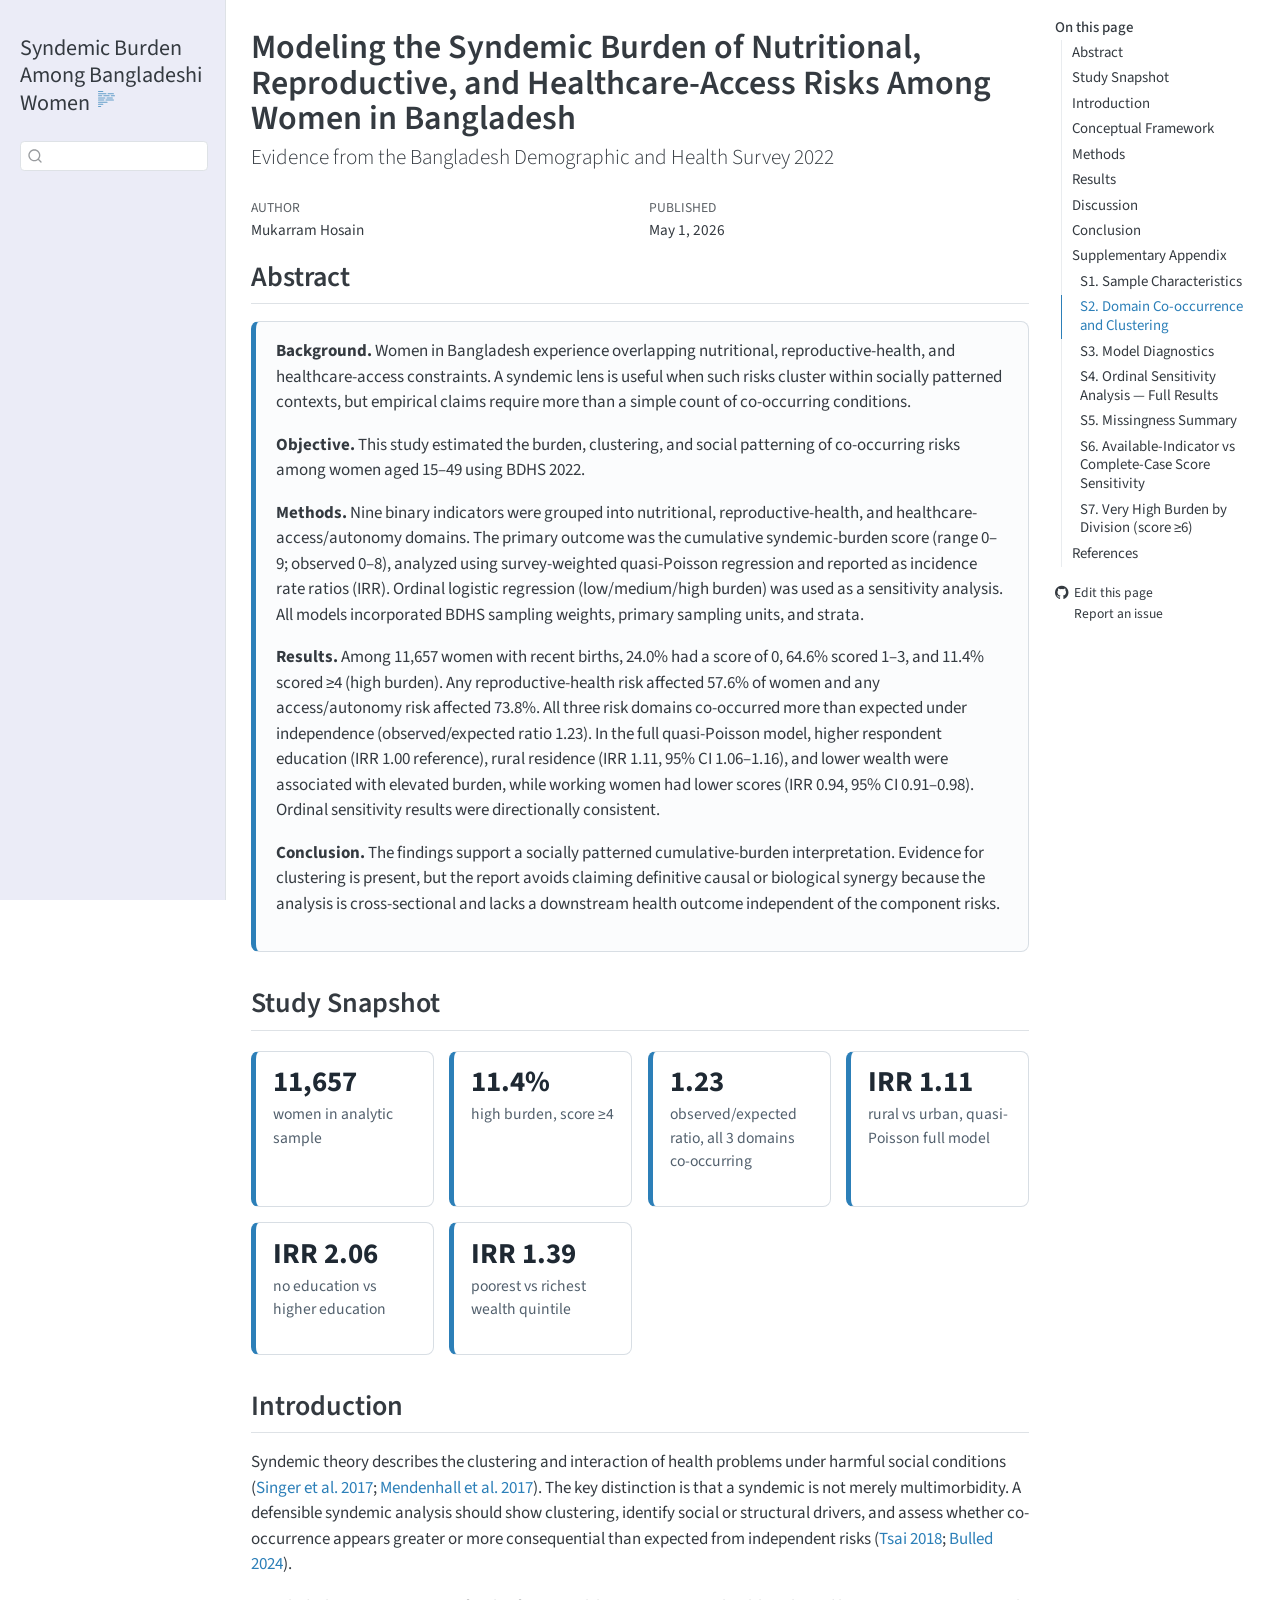
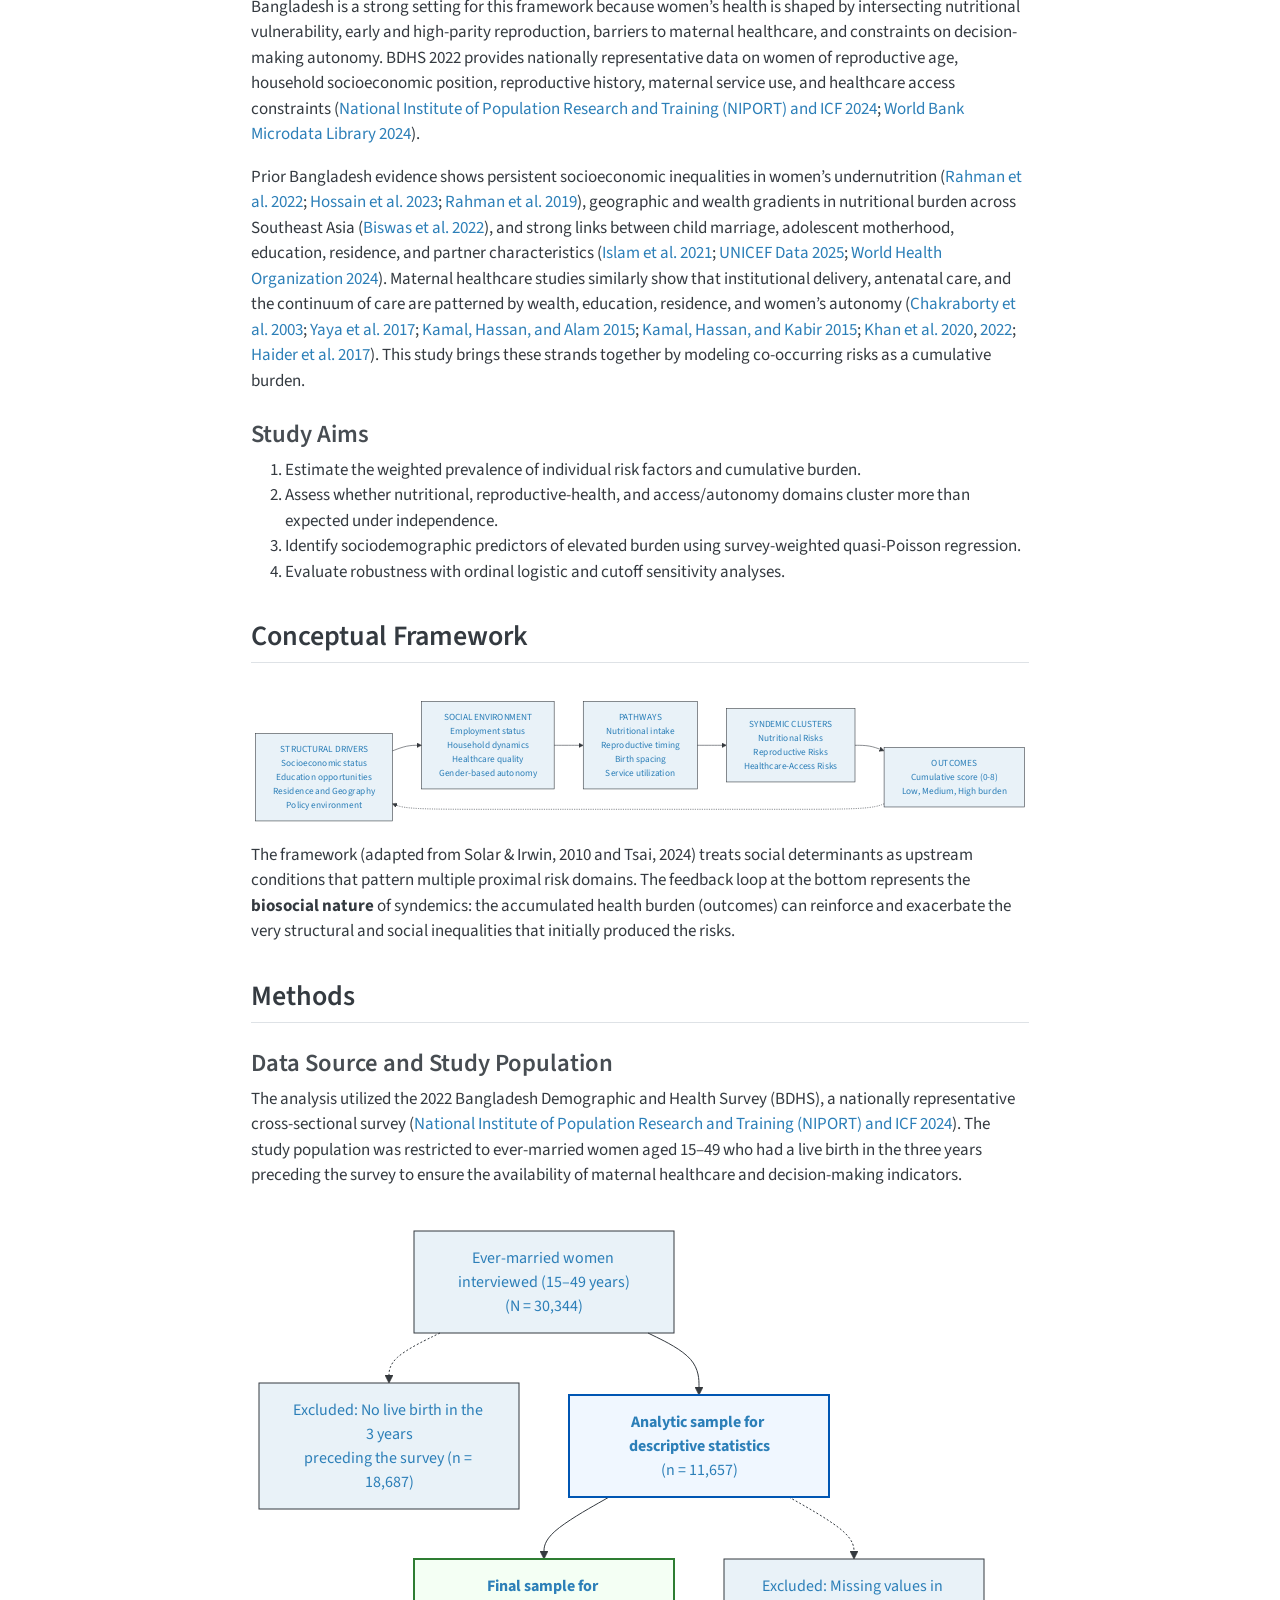
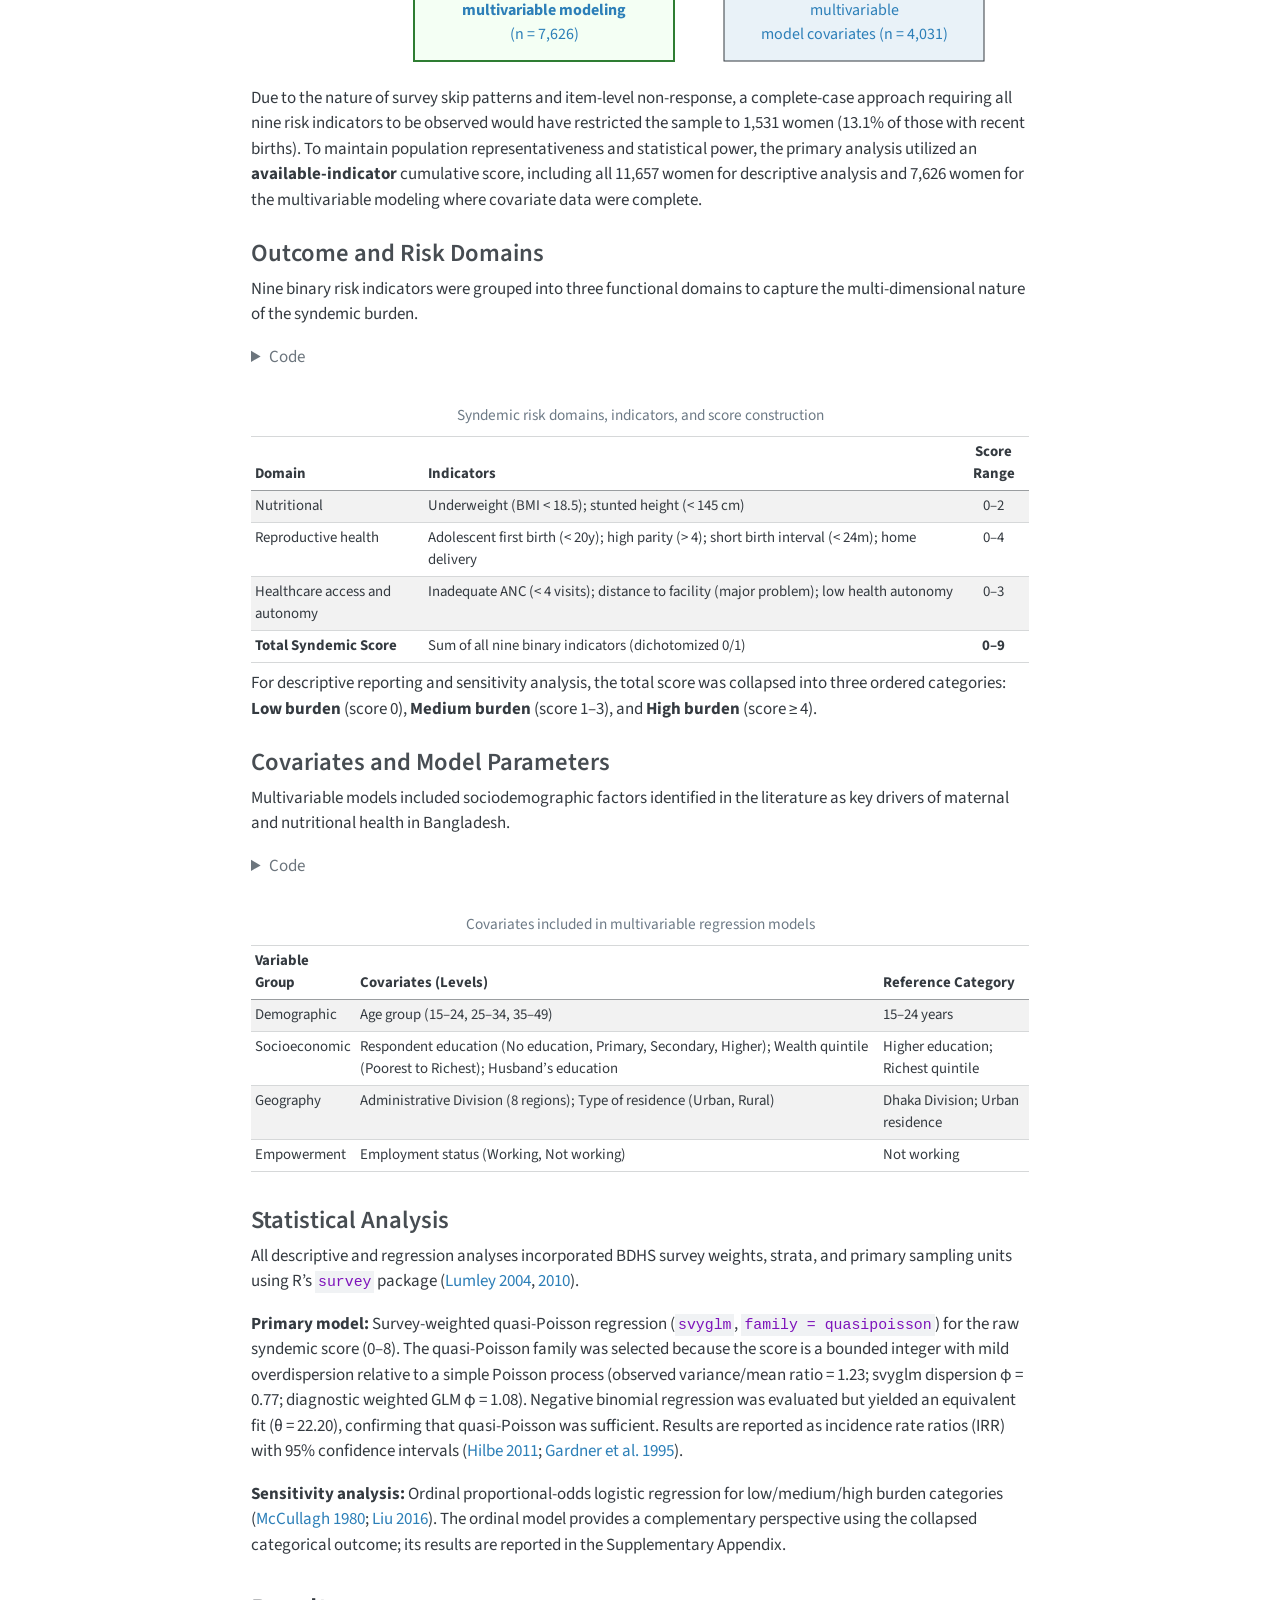
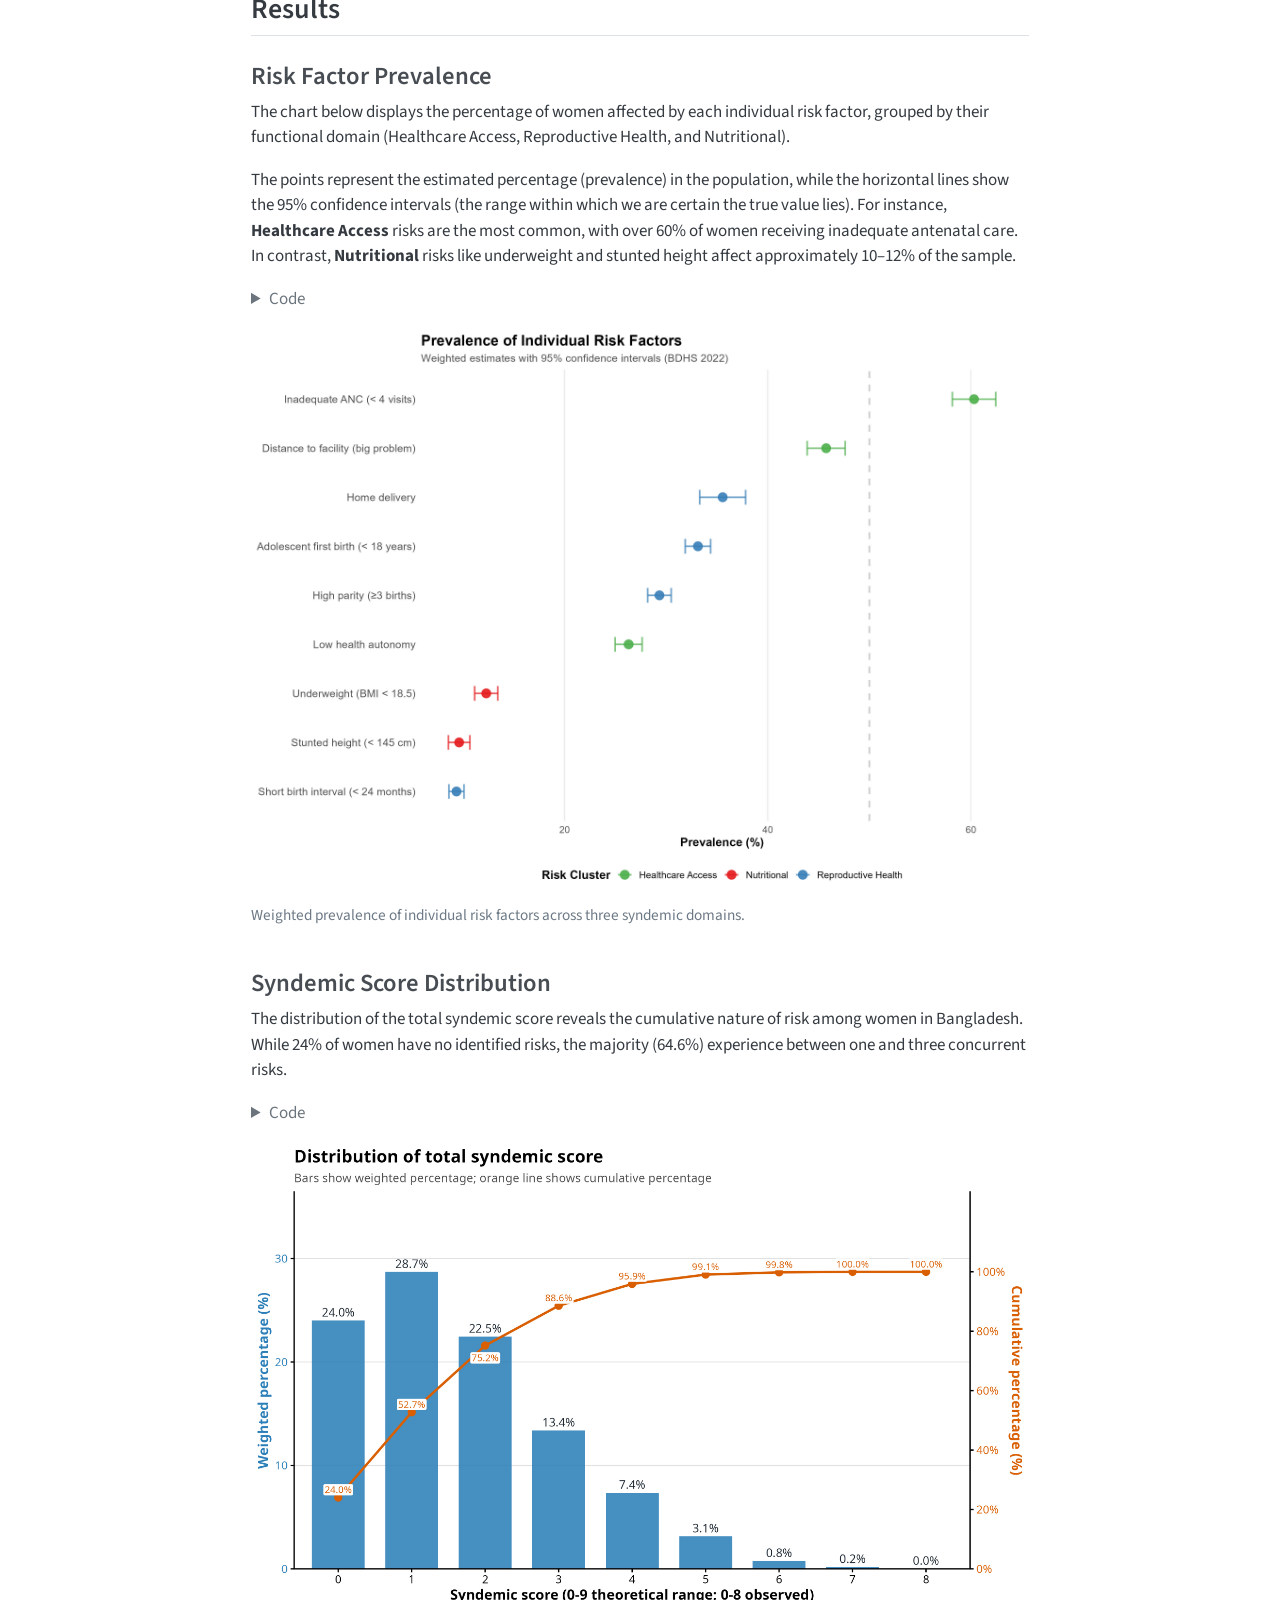
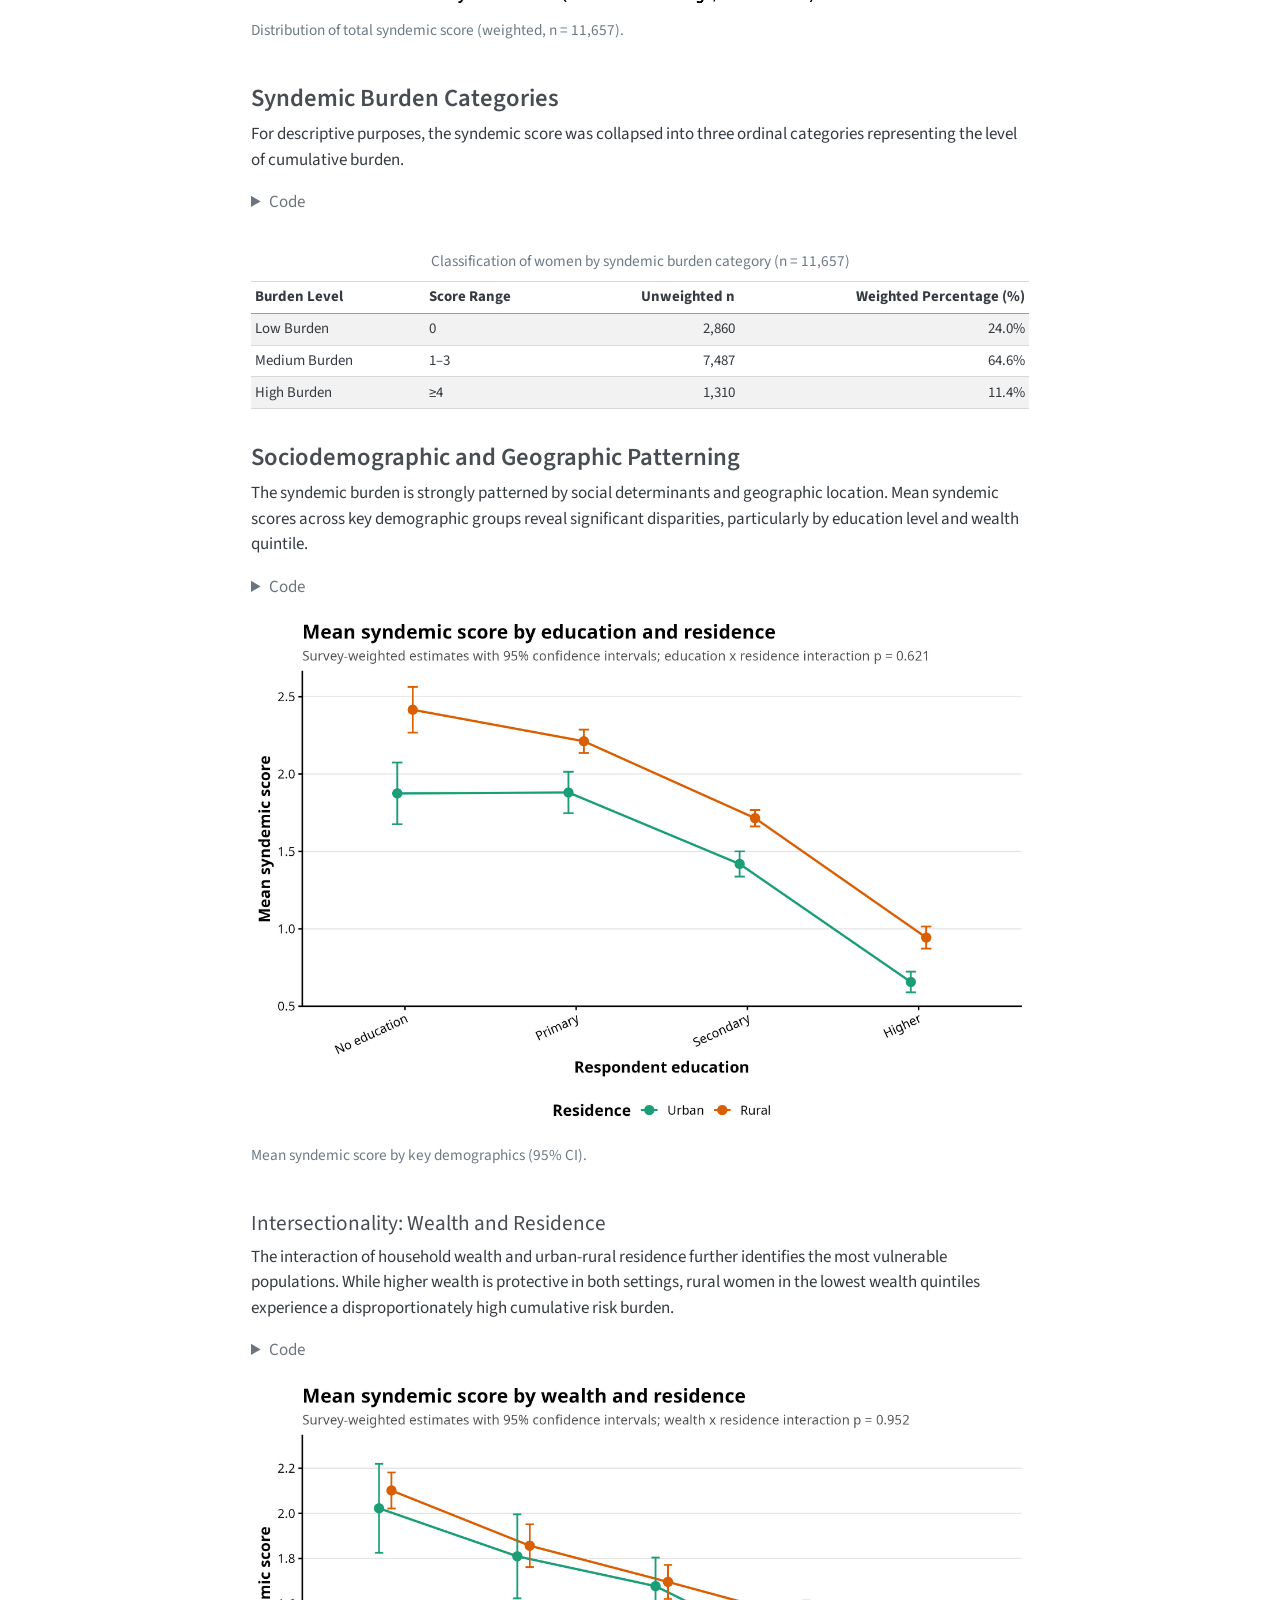
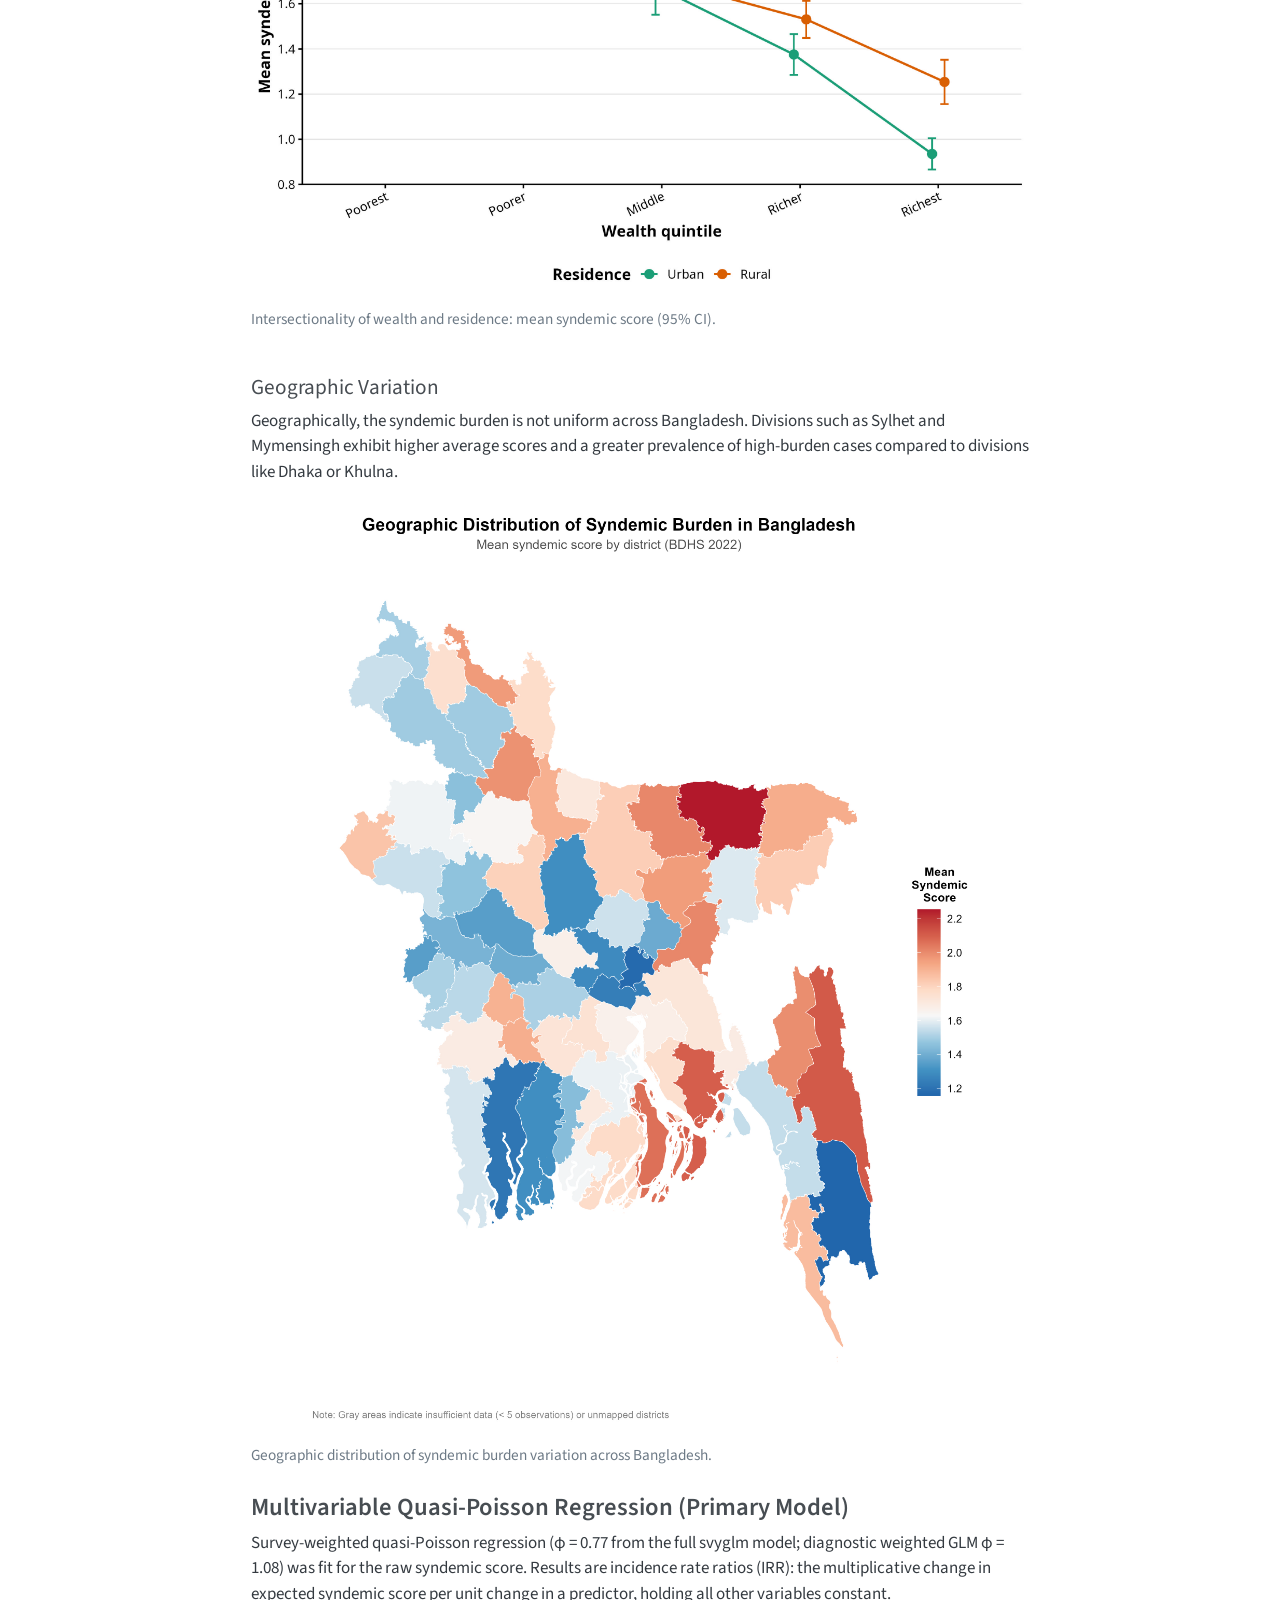
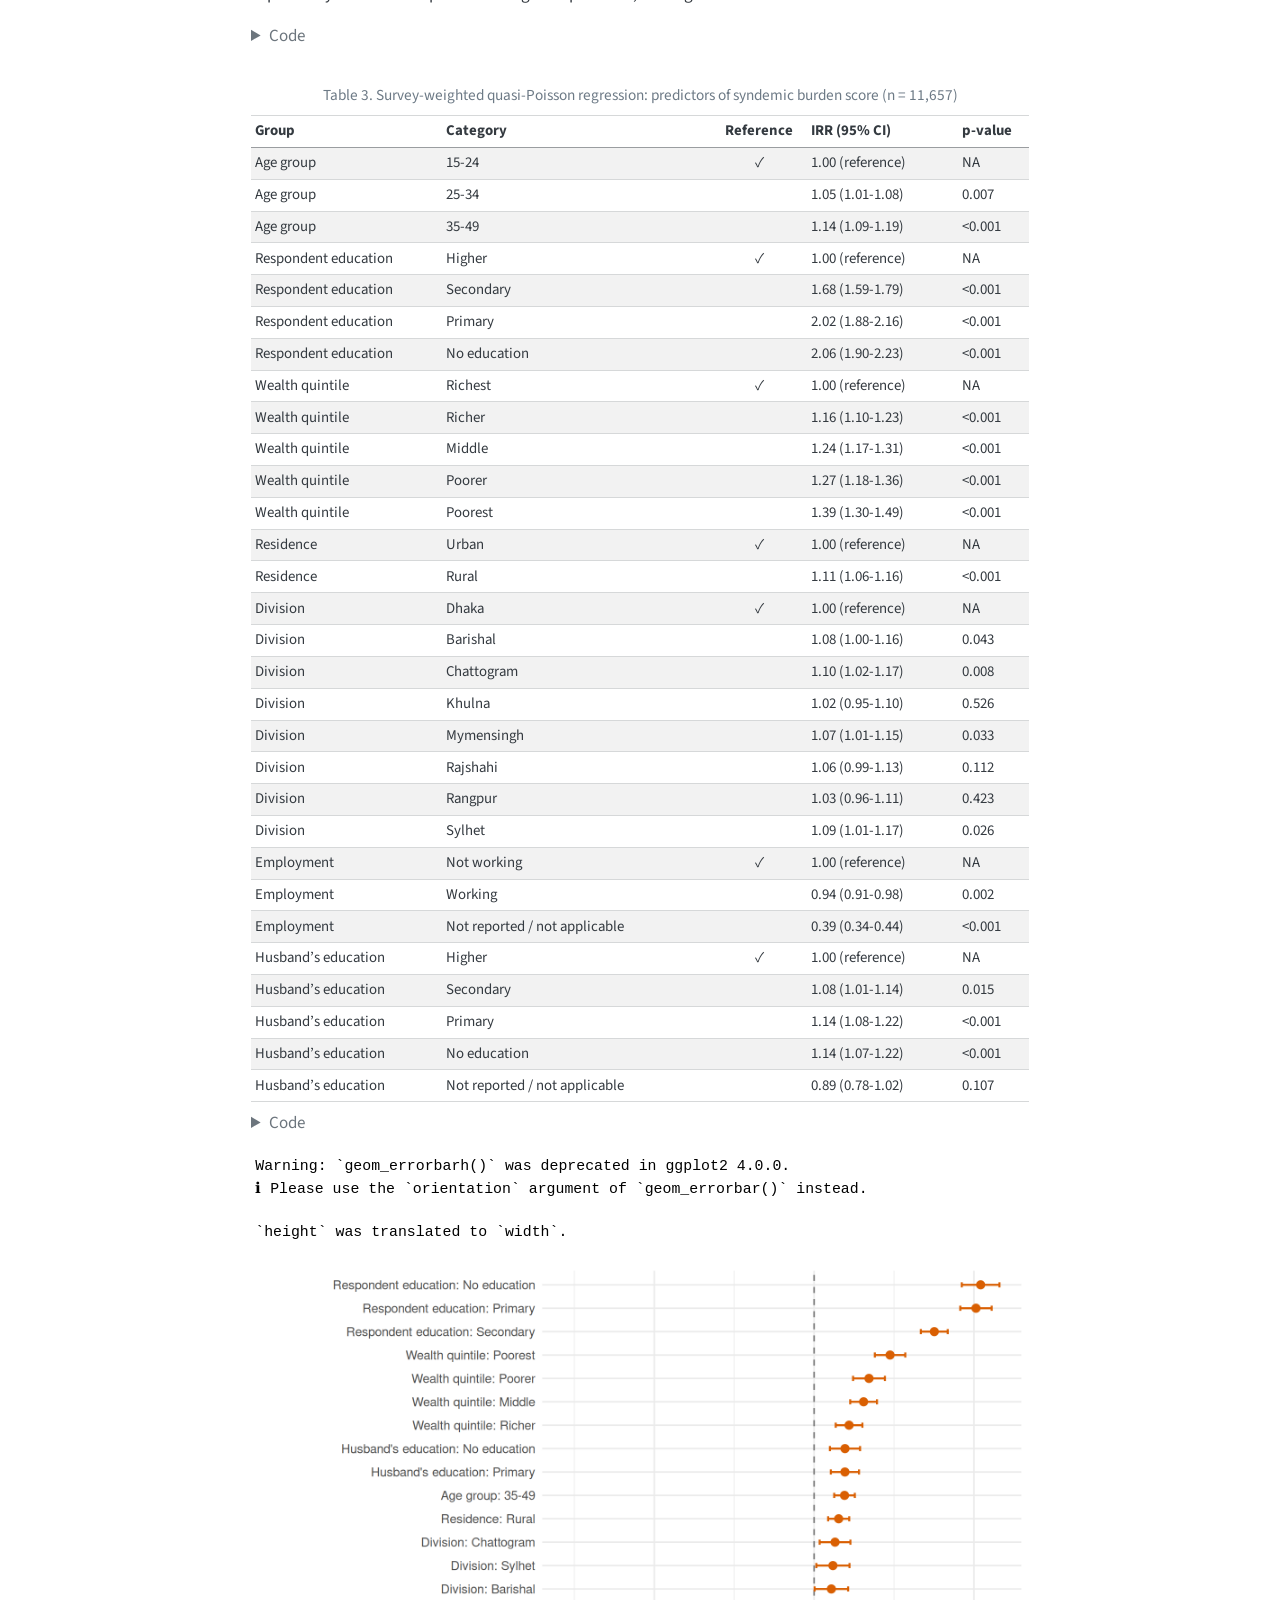
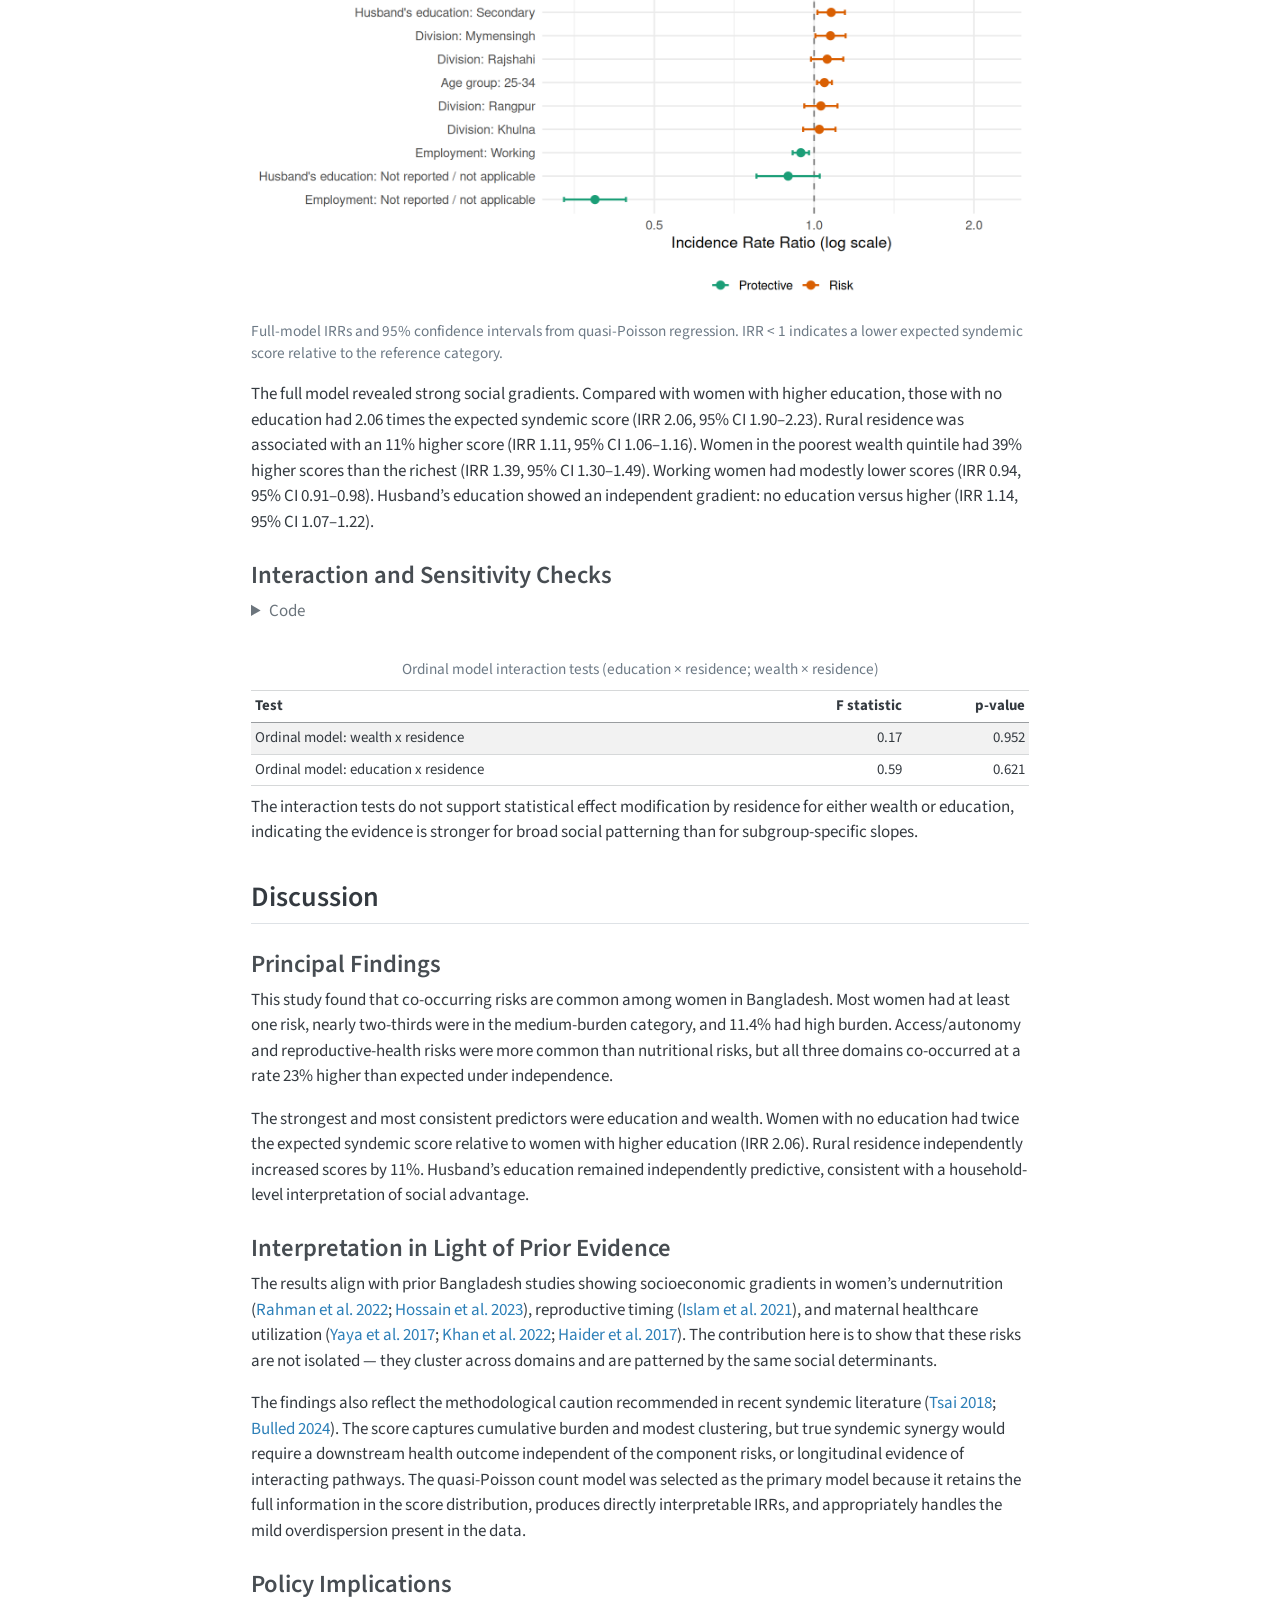
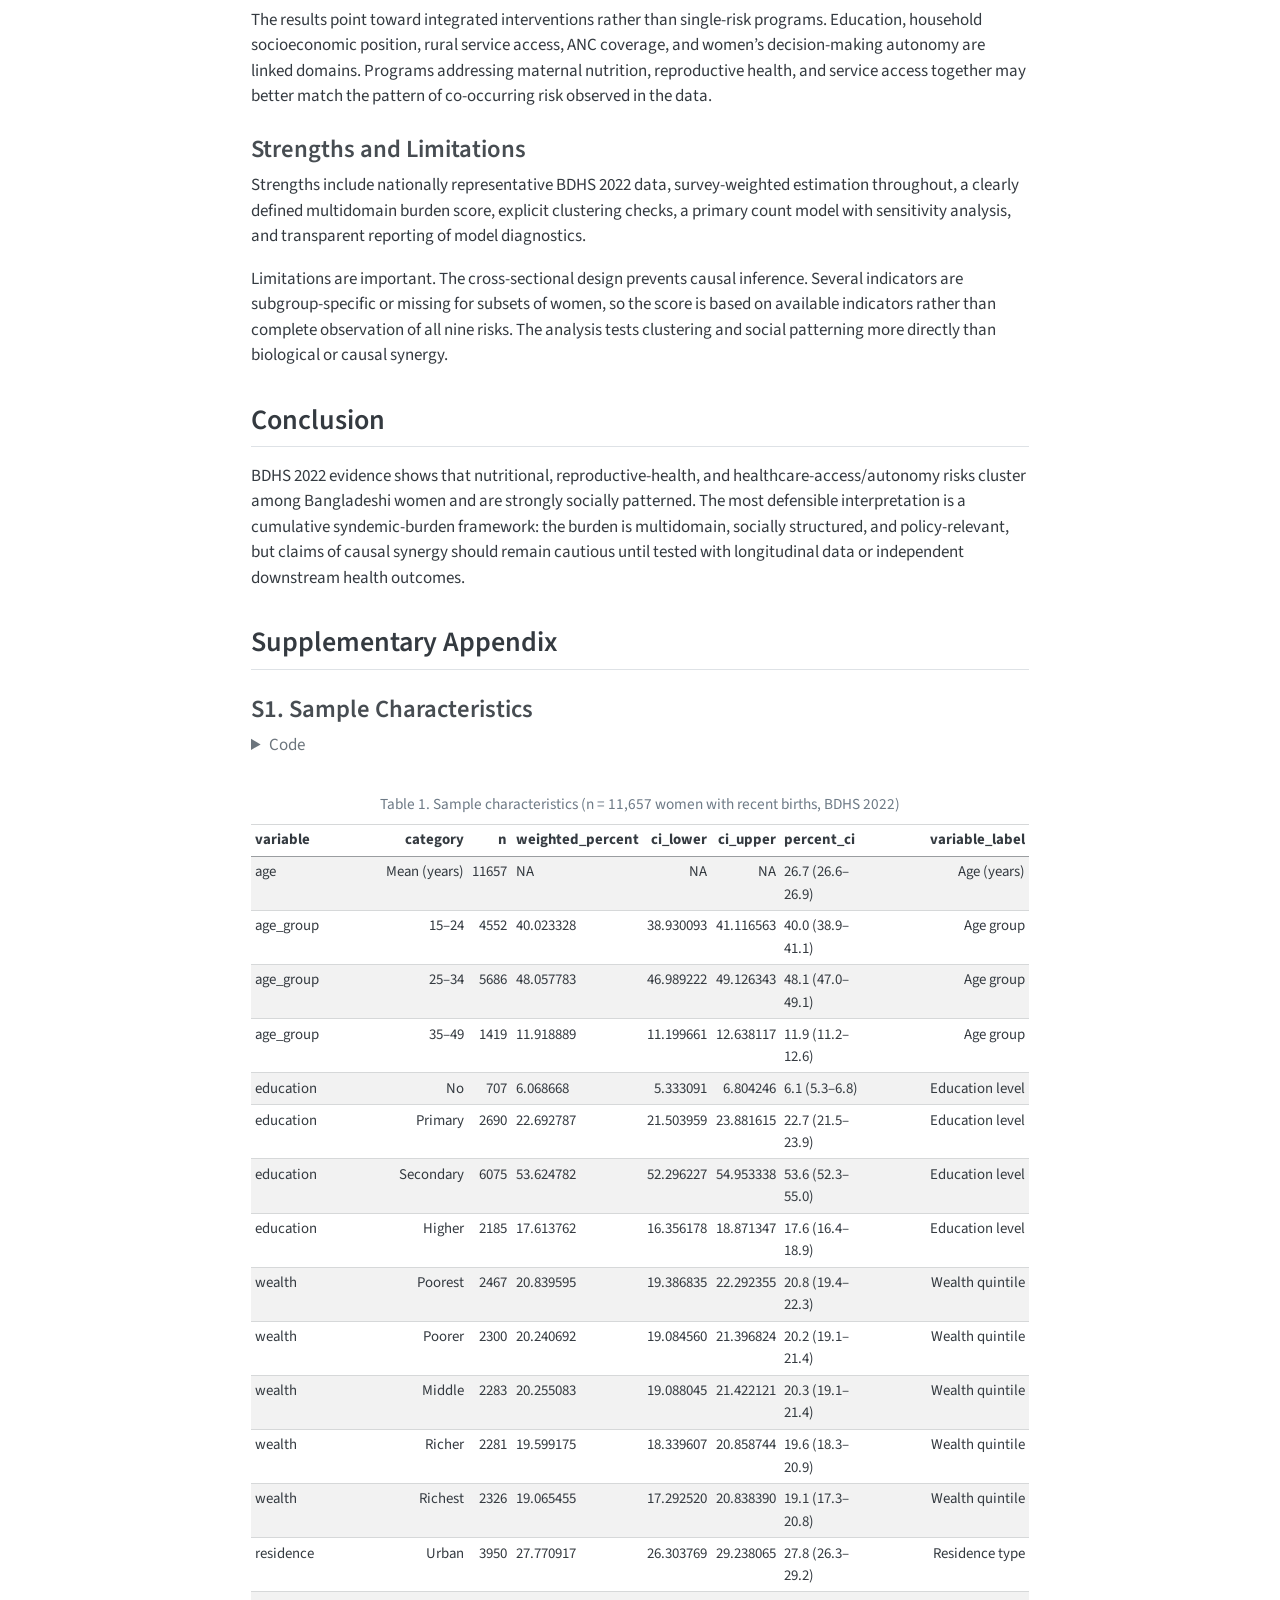
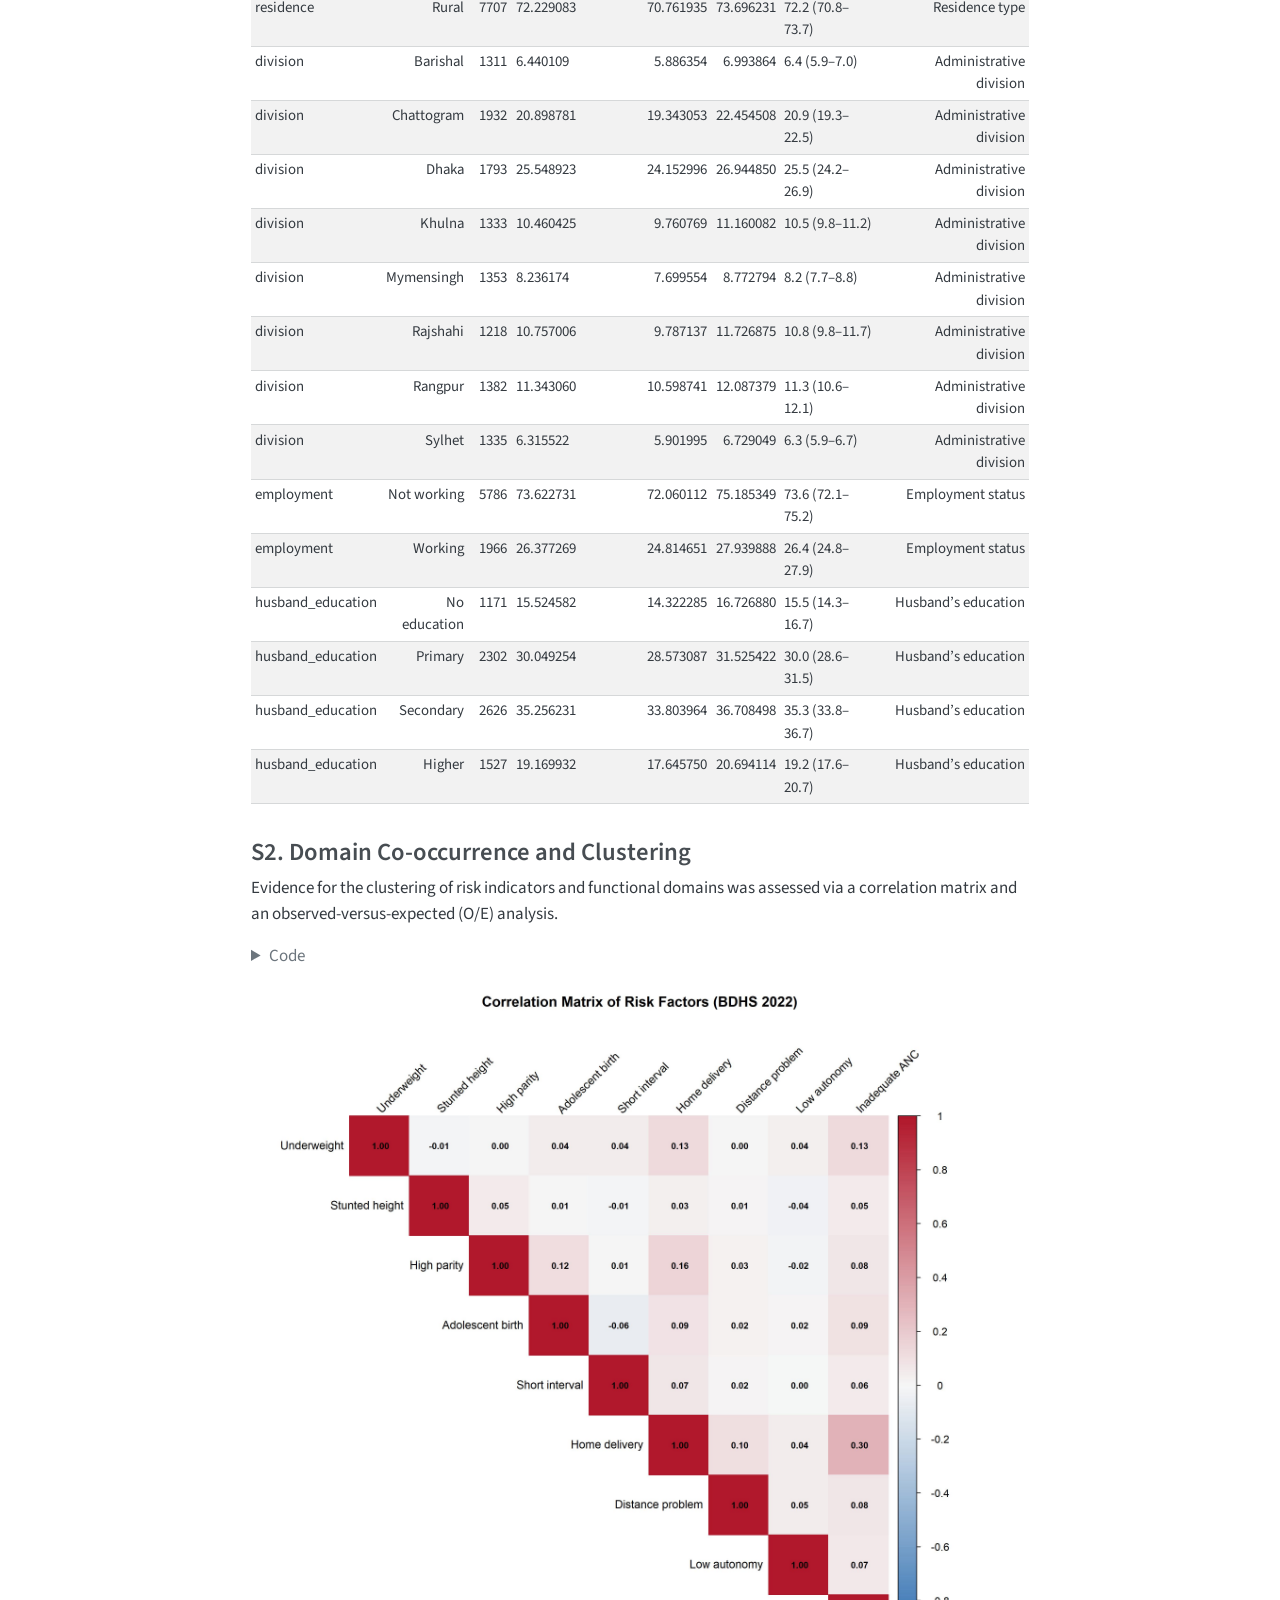
==== commit 86bc9b6f: "Fix burden categorization and clean up report content - Resolve contradictory syndemic burden catego" ====
--- a/docs/index.html
+++ b/docs/index.html
@@ -218,12 +218,10 @@
   <li><a href="#s1.-sample-characteristics" id="toc-s1.-sample-characteristics" class="nav-link" data-scroll-target="#s1.-sample-characteristics">S1. Sample Characteristics</a></li>
   <li><a href="#s2.-domain-co-occurrence-and-clustering" id="toc-s2.-domain-co-occurrence-and-clustering" class="nav-link" data-scroll-target="#s2.-domain-co-occurrence-and-clustering">S2. Domain Co-occurrence and Clustering</a></li>
   <li><a href="#s3.-model-diagnostics" id="toc-s3.-model-diagnostics" class="nav-link" data-scroll-target="#s3.-model-diagnostics">S3. Model Diagnostics</a></li>
-  <li><a href="#s4.-ordinal-sensitivity-analysis-burden-category-counts" id="toc-s4.-ordinal-sensitivity-analysis-burden-category-counts" class="nav-link" data-scroll-target="#s4.-ordinal-sensitivity-analysis-burden-category-counts">S4. Ordinal Sensitivity Analysis — Burden Category Counts</a></li>
-  <li><a href="#s5.-ordinal-sensitivity-analysis-full-results" id="toc-s5.-ordinal-sensitivity-analysis-full-results" class="nav-link" data-scroll-target="#s5.-ordinal-sensitivity-analysis-full-results">S5. Ordinal Sensitivity Analysis — Full Results</a></li>
-  <li><a href="#s6.-missingness-summary" id="toc-s6.-missingness-summary" class="nav-link" data-scroll-target="#s6.-missingness-summary">S6. Missingness Summary</a></li>
-  <li><a href="#s7.-available-indicator-vs-complete-case-score-sensitivity" id="toc-s7.-available-indicator-vs-complete-case-score-sensitivity" class="nav-link" data-scroll-target="#s7.-available-indicator-vs-complete-case-score-sensitivity">S7. Available-Indicator vs Complete-Case Score Sensitivity</a></li>
-  <li><a href="#s8.-very-high-burden-by-division-score-6" id="toc-s8.-very-high-burden-by-division-score-6" class="nav-link" data-scroll-target="#s8.-very-high-burden-by-division-score-6">S8. Very High Burden by Division (score ≥6)</a></li>
-  <li><a href="#additional-figures" id="toc-additional-figures" class="nav-link" data-scroll-target="#additional-figures">Additional Figures</a></li>
+  <li><a href="#s4.-ordinal-sensitivity-analysis-full-results" id="toc-s4.-ordinal-sensitivity-analysis-full-results" class="nav-link" data-scroll-target="#s4.-ordinal-sensitivity-analysis-full-results">S4. Ordinal Sensitivity Analysis — Full Results</a></li>
+  <li><a href="#s5.-missingness-summary" id="toc-s5.-missingness-summary" class="nav-link" data-scroll-target="#s5.-missingness-summary">S5. Missingness Summary</a></li>
+  <li><a href="#s6.-available-indicator-vs-complete-case-score-sensitivity" id="toc-s6.-available-indicator-vs-complete-case-score-sensitivity" class="nav-link" data-scroll-target="#s6.-available-indicator-vs-complete-case-score-sensitivity">S6. Available-Indicator vs Complete-Case Score Sensitivity</a></li>
+  <li><a href="#s7.-very-high-burden-by-division-score-6" id="toc-s7.-very-high-burden-by-division-score-6" class="nav-link" data-scroll-target="#s7.-very-high-burden-by-division-score-6">S7. Very High Burden by Division (score ≥6)</a></li>
   </ul></li>
   <li><a href="#references" id="toc-references" class="nav-link" data-scroll-target="#references">References</a></li>
   </ul>
@@ -547,28 +545,27 @@
 <div class="cell">
 <details class="code-fold">
 <summary>Code</summary>
-<div class="code-copy-outer-scaffold"><div class="sourceCode cell-code" id="cb5"><pre class="sourceCode r code-with-copy"><code class="sourceCode r"><span id="cb5-1"><a href="#cb5-1" aria-hidden="true" tabindex="-1"></a><span class="co"># Use S8 as the source for precise category counts and labels</span></span>
-<span id="cb5-2"><a href="#cb5-2" aria-hidden="true" tabindex="-1"></a>burden_data <span class="ot">&lt;-</span> <span class="fu">read_csv</span>(<span class="st">"data/S8_ordinal_sensitivity_category_counts.csv"</span>, <span class="at">show_col_types =</span> <span class="cn">FALSE</span>)</span>
-<span id="cb5-3"><a href="#cb5-3" aria-hidden="true" tabindex="-1"></a></span>
-<span id="cb5-4"><a href="#cb5-4" aria-hidden="true" tabindex="-1"></a>burden_data <span class="sc">|&gt;</span></span>
-<span id="cb5-5"><a href="#cb5-5" aria-hidden="true" tabindex="-1"></a>  <span class="fu">transmute</span>(</span>
-<span id="cb5-6"><a href="#cb5-6" aria-hidden="true" tabindex="-1"></a>    <span class="st">`</span><span class="at">Burden Level</span><span class="st">`</span> <span class="ot">=</span> <span class="fu">case_when</span>(</span>
-<span id="cb5-7"><a href="#cb5-7" aria-hidden="true" tabindex="-1"></a>      <span class="fu">str_detect</span>(syndemic_sensitivity_ord, <span class="st">"Low"</span>) <span class="sc">~</span> <span class="st">"Low Burden"</span>,</span>
-<span id="cb5-8"><a href="#cb5-8" aria-hidden="true" tabindex="-1"></a>      <span class="fu">str_detect</span>(syndemic_sensitivity_ord, <span class="st">"Medium"</span>) <span class="sc">~</span> <span class="st">"Medium Burden"</span>,</span>
-<span id="cb5-9"><a href="#cb5-9" aria-hidden="true" tabindex="-1"></a>      <span class="fu">str_detect</span>(syndemic_sensitivity_ord, <span class="st">"High"</span>) <span class="sc">~</span> <span class="st">"High Burden"</span></span>
-<span id="cb5-10"><a href="#cb5-10" aria-hidden="true" tabindex="-1"></a>    ),</span>
-<span id="cb5-11"><a href="#cb5-11" aria-hidden="true" tabindex="-1"></a>    <span class="st">`</span><span class="at">Score Range</span><span class="st">`</span> <span class="ot">=</span> <span class="fu">case_when</span>(</span>
-<span id="cb5-12"><a href="#cb5-12" aria-hidden="true" tabindex="-1"></a>      <span class="st">`</span><span class="at">Burden Level</span><span class="st">`</span> <span class="sc">==</span> <span class="st">"Low Burden"</span> <span class="sc">~</span> <span class="st">"0–1"</span>,</span>
-<span id="cb5-13"><a href="#cb5-13" aria-hidden="true" tabindex="-1"></a>      <span class="st">`</span><span class="at">Burden Level</span><span class="st">`</span> <span class="sc">==</span> <span class="st">"Medium Burden"</span> <span class="sc">~</span> <span class="st">"2–3"</span>,</span>
-<span id="cb5-14"><a href="#cb5-14" aria-hidden="true" tabindex="-1"></a>      <span class="st">`</span><span class="at">Burden Level</span><span class="st">`</span> <span class="sc">==</span> <span class="st">"High Burden"</span> <span class="sc">~</span> <span class="st">"≥4"</span></span>
-<span id="cb5-15"><a href="#cb5-15" aria-hidden="true" tabindex="-1"></a>    ),</span>
-<span id="cb5-16"><a href="#cb5-16" aria-hidden="true" tabindex="-1"></a>    <span class="st">`</span><span class="at">Unweighted n</span><span class="st">`</span> <span class="ot">=</span> <span class="fu">format</span>(unweighted_n, <span class="at">big.mark =</span> <span class="st">","</span>),</span>
-<span id="cb5-17"><a href="#cb5-17" aria-hidden="true" tabindex="-1"></a>    <span class="st">`</span><span class="at">Weighted Percentage (%)</span><span class="st">`</span> <span class="ot">=</span> <span class="fu">sprintf</span>(<span class="st">"%.1f%%"</span>, percent)</span>
-<span id="cb5-18"><a href="#cb5-18" aria-hidden="true" tabindex="-1"></a>  ) <span class="sc">|&gt;</span></span>
-<span id="cb5-19"><a href="#cb5-19" aria-hidden="true" tabindex="-1"></a>  <span class="fu">kable</span>(</span>
-<span id="cb5-20"><a href="#cb5-20" aria-hidden="true" tabindex="-1"></a>    <span class="at">caption =</span> <span class="st">"Classification of women by syndemic burden category (n = 11,657)"</span>,</span>
-<span id="cb5-21"><a href="#cb5-21" aria-hidden="true" tabindex="-1"></a>    <span class="at">align =</span> <span class="st">"llrr"</span></span>
-<span id="cb5-22"><a href="#cb5-22" aria-hidden="true" tabindex="-1"></a>  )</span></code></pre></div><button title="Copy to Clipboard" class="code-copy-button"><i class="bi"></i></button></div>
+<div class="code-copy-outer-scaffold"><div class="sourceCode cell-code" id="cb5"><pre class="sourceCode r code-with-copy"><code class="sourceCode r"><span id="cb5-1"><a href="#cb5-1" aria-hidden="true" tabindex="-1"></a>burden_data <span class="ot">&lt;-</span> <span class="fu">read_csv</span>(<span class="st">"data/paper_burden_categories.csv"</span>, <span class="at">show_col_types =</span> <span class="cn">FALSE</span>)</span>
+<span id="cb5-2"><a href="#cb5-2" aria-hidden="true" tabindex="-1"></a></span>
+<span id="cb5-3"><a href="#cb5-3" aria-hidden="true" tabindex="-1"></a>burden_data <span class="sc">|&gt;</span></span>
+<span id="cb5-4"><a href="#cb5-4" aria-hidden="true" tabindex="-1"></a>  <span class="fu">transmute</span>(</span>
+<span id="cb5-5"><a href="#cb5-5" aria-hidden="true" tabindex="-1"></a>    <span class="st">`</span><span class="at">Burden Level</span><span class="st">`</span> <span class="ot">=</span> <span class="fu">case_when</span>(</span>
+<span id="cb5-6"><a href="#cb5-6" aria-hidden="true" tabindex="-1"></a>      <span class="fu">str_detect</span>(burden_category, <span class="st">"Low"</span>)    <span class="sc">~</span> <span class="st">"Low Burden"</span>,</span>
+<span id="cb5-7"><a href="#cb5-7" aria-hidden="true" tabindex="-1"></a>      <span class="fu">str_detect</span>(burden_category, <span class="st">"Medium"</span>) <span class="sc">~</span> <span class="st">"Medium Burden"</span>,</span>
+<span id="cb5-8"><a href="#cb5-8" aria-hidden="true" tabindex="-1"></a>      <span class="fu">str_detect</span>(burden_category, <span class="st">"High"</span>)   <span class="sc">~</span> <span class="st">"High Burden"</span></span>
+<span id="cb5-9"><a href="#cb5-9" aria-hidden="true" tabindex="-1"></a>    ),</span>
+<span id="cb5-10"><a href="#cb5-10" aria-hidden="true" tabindex="-1"></a>    <span class="st">`</span><span class="at">Score Range</span><span class="st">`</span> <span class="ot">=</span> <span class="fu">case_when</span>(</span>
+<span id="cb5-11"><a href="#cb5-11" aria-hidden="true" tabindex="-1"></a>      <span class="fu">str_detect</span>(burden_category, <span class="st">"Low"</span>)    <span class="sc">~</span> <span class="st">"0"</span>,</span>
+<span id="cb5-12"><a href="#cb5-12" aria-hidden="true" tabindex="-1"></a>      <span class="fu">str_detect</span>(burden_category, <span class="st">"Medium"</span>) <span class="sc">~</span> <span class="st">"1–3"</span>,</span>
+<span id="cb5-13"><a href="#cb5-13" aria-hidden="true" tabindex="-1"></a>      <span class="fu">str_detect</span>(burden_category, <span class="st">"High"</span>)   <span class="sc">~</span> <span class="st">"≥4"</span></span>
+<span id="cb5-14"><a href="#cb5-14" aria-hidden="true" tabindex="-1"></a>    ),</span>
+<span id="cb5-15"><a href="#cb5-15" aria-hidden="true" tabindex="-1"></a>    <span class="st">`</span><span class="at">Unweighted n</span><span class="st">`</span> <span class="ot">=</span> <span class="fu">format</span>(unweighted_n, <span class="at">big.mark =</span> <span class="st">","</span>),</span>
+<span id="cb5-16"><a href="#cb5-16" aria-hidden="true" tabindex="-1"></a>    <span class="st">`</span><span class="at">Weighted Percentage (%)</span><span class="st">`</span> <span class="ot">=</span> <span class="fu">sprintf</span>(<span class="st">"%.1f%%"</span>, weighted_percent)</span>
+<span id="cb5-17"><a href="#cb5-17" aria-hidden="true" tabindex="-1"></a>  ) <span class="sc">|&gt;</span></span>
+<span id="cb5-18"><a href="#cb5-18" aria-hidden="true" tabindex="-1"></a>  <span class="fu">kable</span>(</span>
+<span id="cb5-19"><a href="#cb5-19" aria-hidden="true" tabindex="-1"></a>    <span class="at">caption =</span> <span class="st">"Classification of women by syndemic burden category (n = 11,657)"</span>,</span>
+<span id="cb5-20"><a href="#cb5-20" aria-hidden="true" tabindex="-1"></a>    <span class="at">align =</span> <span class="st">"llrr"</span></span>
+<span id="cb5-21"><a href="#cb5-21" aria-hidden="true" tabindex="-1"></a>  )</span></code></pre></div><button title="Copy to Clipboard" class="code-copy-button"><i class="bi"></i></button></div>
 </details>
 <div class="cell-output-display">
 <table class="caption-top table table-sm table-striped small">
@@ -584,21 +581,21 @@
 <tbody>
 <tr class="odd">
 <td style="text-align: left;">Low Burden</td>
-<td style="text-align: left;">0–1</td>
-<td style="text-align: right;">6,214</td>
-<td style="text-align: right;">53.3%</td>
+<td style="text-align: left;">0</td>
+<td style="text-align: right;">2,860</td>
+<td style="text-align: right;">24.0%</td>
 </tr>
 <tr class="even">
 <td style="text-align: left;">Medium Burden</td>
-<td style="text-align: left;">2–3</td>
-<td style="text-align: right;">4,133</td>
-<td style="text-align: right;">35.5%</td>
+<td style="text-align: left;">1–3</td>
+<td style="text-align: right;">7,487</td>
+<td style="text-align: right;">64.6%</td>
 </tr>
 <tr class="odd">
 <td style="text-align: left;">High Burden</td>
 <td style="text-align: left;">≥4</td>
 <td style="text-align: right;">1,310</td>
-<td style="text-align: right;">11.2%</td>
+<td style="text-align: right;">11.4%</td>
 </tr>
 </tbody>
 </table>
@@ -1374,82 +1371,65 @@
 <div class="code-copy-outer-scaffold"><div class="sourceCode cell-code" id="cb15"><pre class="sourceCode r code-with-copy"><code class="sourceCode r"><span id="cb15-1"><a href="#cb15-1" aria-hidden="true" tabindex="-1"></a>domain_oe <span class="ot">&lt;-</span> <span class="fu">read_csv</span>(<span class="st">"data/paper_domain_observed_expected.csv"</span>, <span class="at">show_col_types =</span> <span class="cn">FALSE</span>)</span>
 <span id="cb15-2"><a href="#cb15-2" aria-hidden="true" tabindex="-1"></a></span>
 <span id="cb15-3"><a href="#cb15-3" aria-hidden="true" tabindex="-1"></a>domain_oe <span class="sc">|&gt;</span></span>
-<span id="cb15-4"><a href="#cb15-4" aria-hidden="true" tabindex="-1"></a>  <span class="fu">kable</span>(</span>
-<span id="cb15-5"><a href="#cb15-5" aria-hidden="true" tabindex="-1"></a>    <span class="at">caption =</span> <span class="st">"Observed versus expected co-occurrence of risk domains under independence"</span>,</span>
-<span id="cb15-6"><a href="#cb15-6" aria-hidden="true" tabindex="-1"></a>    <span class="at">align =</span> <span class="st">"lrrr"</span></span>
-<span id="cb15-7"><a href="#cb15-7" aria-hidden="true" tabindex="-1"></a>  )</span></code></pre></div><button title="Copy to Clipboard" class="code-copy-button"><i class="bi"></i></button></div>
+<span id="cb15-4"><a href="#cb15-4" aria-hidden="true" tabindex="-1"></a>  <span class="fu">transmute</span>(</span>
+<span id="cb15-5"><a href="#cb15-5" aria-hidden="true" tabindex="-1"></a>    <span class="st">`</span><span class="at">Domain combination</span><span class="st">`</span>     <span class="ot">=</span> clustering_test,</span>
+<span id="cb15-6"><a href="#cb15-6" aria-hidden="true" tabindex="-1"></a>    <span class="st">`</span><span class="at">Observed %</span><span class="st">`</span>             <span class="ot">=</span> <span class="fu">sprintf</span>(<span class="st">"%.1f"</span>, observed_pct),</span>
+<span id="cb15-7"><a href="#cb15-7" aria-hidden="true" tabindex="-1"></a>    <span class="st">`</span><span class="at">Expected % (independence)</span><span class="st">`</span> <span class="ot">=</span> <span class="fu">sprintf</span>(<span class="st">"%.1f"</span>, expected_pct_under_independence),</span>
+<span id="cb15-8"><a href="#cb15-8" aria-hidden="true" tabindex="-1"></a>    <span class="st">`</span><span class="at">O/E ratio</span><span class="st">`</span>              <span class="ot">=</span> <span class="fu">sprintf</span>(<span class="st">"%.2f"</span>, observed_expected_ratio),</span>
+<span id="cb15-9"><a href="#cb15-9" aria-hidden="true" tabindex="-1"></a>    <span class="st">`</span><span class="at">95% CI (observed)</span><span class="st">`</span>      <span class="ot">=</span> <span class="fu">sprintf</span>(<span class="st">"%.1f–%.1f"</span>, ci_lower_pct, ci_upper_pct)</span>
+<span id="cb15-10"><a href="#cb15-10" aria-hidden="true" tabindex="-1"></a>  ) <span class="sc">|&gt;</span></span>
+<span id="cb15-11"><a href="#cb15-11" aria-hidden="true" tabindex="-1"></a>  <span class="fu">kable</span>(</span>
+<span id="cb15-12"><a href="#cb15-12" aria-hidden="true" tabindex="-1"></a>    <span class="at">caption =</span> <span class="st">"Observed versus expected co-occurrence of risk domains under independence"</span>,</span>
+<span id="cb15-13"><a href="#cb15-13" aria-hidden="true" tabindex="-1"></a>    <span class="at">align =</span> <span class="st">"lrrrr"</span></span>
+<span id="cb15-14"><a href="#cb15-14" aria-hidden="true" tabindex="-1"></a>  )</span></code></pre></div><button title="Copy to Clipboard" class="code-copy-button"><i class="bi"></i></button></div>
 </details>
 <div class="cell-output-display">
 <table class="caption-top table table-sm table-striped small">
 <caption>Observed versus expected co-occurrence of risk domains under independence</caption>
 <colgroup>
-<col style="width: 14%">
-<col style="width: 6%">
-<col style="width: 14%">
+<col style="width: 32%">
 <col style="width: 11%">
-<col style="width: 9%">
-<col style="width: 6%">
-<col style="width: 6%">
-<col style="width: 12%">
-<col style="width: 20%">
+<col style="width: 27%">
+<col style="width: 10%">
+<col style="width: 18%">
 </colgroup>
 <thead>
 <tr class="header">
-<th style="text-align: left;">clustering_test</th>
-<th style="text-align: right;">observed_pct</th>
-<th style="text-align: right;">expected_pct_under_independence</th>
-<th style="text-align: right;">observed_expected_ratio</th>
-<th style="text-align: left;">absolute_excess_pct</th>
-<th style="text-align: right;">ci_lower_pct</th>
-<th style="text-align: right;">ci_upper_pct</th>
-<th style="text-align: right;">n_complete_domain_records</th>
-<th style="text-align: left;">result</th>
+<th style="text-align: left;">Domain combination</th>
+<th style="text-align: right;">Observed %</th>
+<th style="text-align: right;">Expected % (independence)</th>
+<th style="text-align: right;">O/E ratio</th>
+<th style="text-align: right;">95% CI (observed)</th>
 </tr>
 </thead>
 <tbody>
 <tr class="odd">
 <td style="text-align: left;">Nutrition + reproductive</td>
-<td style="text-align: right;">13.70581</td>
-<td style="text-align: right;">12.513283</td>
-<td style="text-align: right;">1.095301</td>
-<td style="text-align: left;">1.192526</td>
-<td style="text-align: right;">12.45640</td>
-<td style="text-align: right;">14.95522</td>
-<td style="text-align: right;">3881</td>
-<td style="text-align: left;">13.7% observed vs 12.5% expected; O/E 1.10</td>
+<td style="text-align: right;">13.7</td>
+<td style="text-align: right;">12.5</td>
+<td style="text-align: right;">1.10</td>
+<td style="text-align: right;">12.5–15.0</td>
 </tr>
 <tr class="even">
 <td style="text-align: left;">Nutrition + access/autonomy</td>
-<td style="text-align: right;">16.86374</td>
-<td style="text-align: right;">15.308157</td>
-<td style="text-align: right;">1.101618</td>
-<td style="text-align: left;">1.555588</td>
-<td style="text-align: right;">15.50194</td>
-<td style="text-align: right;">18.22555</td>
-<td style="text-align: right;">3881</td>
-<td style="text-align: left;">16.9% observed vs 15.3% expected; O/E 1.10</td>
+<td style="text-align: right;">16.9</td>
+<td style="text-align: right;">15.3</td>
+<td style="text-align: right;">1.10</td>
+<td style="text-align: right;">15.5–18.2</td>
 </tr>
 <tr class="odd">
 <td style="text-align: left;">Reproductive + access/autonomy</td>
-<td style="text-align: right;">47.16288</td>
-<td style="text-align: right;">44.779195</td>
-<td style="text-align: right;">1.053232</td>
-<td style="text-align: left;">2.383685</td>
-<td style="text-align: right;">45.08183</td>
-<td style="text-align: right;">49.24393</td>
-<td style="text-align: right;">3881</td>
-<td style="text-align: left;">47.2% observed vs 44.8% expected; O/E 1.05</td>
+<td style="text-align: right;">47.2</td>
+<td style="text-align: right;">44.8</td>
+<td style="text-align: right;">1.05</td>
+<td style="text-align: right;">45.1–49.2</td>
 </tr>
 <tr class="even">
 <td style="text-align: left;">All three domains</td>
-<td style="text-align: right;">11.38945</td>
-<td style="text-align: right;">9.261583</td>
-<td style="text-align: right;">1.229752</td>
-<td style="text-align: left;">2.127864</td>
-<td style="text-align: right;">10.20306</td>
-<td style="text-align: right;">12.57583</td>
-<td style="text-align: right;">3881</td>
-<td style="text-align: left;">11.4% observed vs 9.3% expected; O/E 1.23</td>
+<td style="text-align: right;">11.4</td>
+<td style="text-align: right;">9.3</td>
+<td style="text-align: right;">1.23</td>
+<td style="text-align: right;">10.2–12.6</td>
 </tr>
 </tbody>
 </table>
@@ -1553,519 +1533,453 @@
 </div>
 </div>
 </section>
-<section id="s4.-ordinal-sensitivity-analysis-burden-category-counts" class="level3">
-<h3 class="anchored" data-anchor-id="s4.-ordinal-sensitivity-analysis-burden-category-counts">S4. Ordinal Sensitivity Analysis — Burden Category Counts</h3>
+<section id="s4.-ordinal-sensitivity-analysis-full-results" class="level3">
+<h3 class="anchored" data-anchor-id="s4.-ordinal-sensitivity-analysis-full-results">S4. Ordinal Sensitivity Analysis — Full Results</h3>
+<p>The ordinal proportional-odds model uses the same predictors and the same burden categories (Low 0 / Medium 1–3 / High ≥4) as the primary analysis. Results are odds ratios (OR) for being in a higher burden category, with <strong>no education</strong>, <strong>poorest wealth quintile</strong>, <strong>urban residence</strong>, and <strong>Barishal division</strong> as reference categories. The ordinal model is supplementary; its role is to confirm the direction and significance of predictors found in the primary quasi-Poisson model.</p>
 <div class="cell">
 <details class="code-fold">
 <summary>Code</summary>
-<div class="code-copy-outer-scaffold"><div class="sourceCode cell-code" id="cb17"><pre class="sourceCode r code-with-copy"><code class="sourceCode r"><span id="cb17-1"><a href="#cb17-1" aria-hidden="true" tabindex="-1"></a>s8 <span class="ot">&lt;-</span> <span class="fu">read_csv</span>(<span class="st">"data/S8_ordinal_sensitivity_category_counts.csv"</span>, <span class="at">show_col_types =</span> <span class="cn">FALSE</span>)</span>
+<div class="code-copy-outer-scaffold"><div class="sourceCode cell-code" id="cb17"><pre class="sourceCode r code-with-copy"><code class="sourceCode r"><span id="cb17-1"><a href="#cb17-1" aria-hidden="true" tabindex="-1"></a>ordinal_sens <span class="ot">&lt;-</span> <span class="fu">read_csv</span>(<span class="st">"data/paper_ordinal_sensitivity_results.csv"</span>, <span class="at">show_col_types =</span> <span class="cn">FALSE</span>)</span>
 <span id="cb17-2"><a href="#cb17-2" aria-hidden="true" tabindex="-1"></a></span>
-<span id="cb17-3"><a href="#cb17-3" aria-hidden="true" tabindex="-1"></a>s8 <span class="sc">|&gt;</span></span>
-<span id="cb17-4"><a href="#cb17-4" aria-hidden="true" tabindex="-1"></a>  <span class="fu">kable</span>(<span class="at">caption =</span> <span class="st">"S4. Syndemic burden category counts for ordinal sensitivity analysis"</span>, <span class="at">align =</span> <span class="st">"lrr"</span>)</span></code></pre></div><button title="Copy to Clipboard" class="code-copy-button"><i class="bi"></i></button></div>
+<span id="cb17-3"><a href="#cb17-3" aria-hidden="true" tabindex="-1"></a>ordinal_sens <span class="sc">|&gt;</span></span>
+<span id="cb17-4"><a href="#cb17-4" aria-hidden="true" tabindex="-1"></a>  <span class="fu">mutate</span>(</span>
+<span id="cb17-5"><a href="#cb17-5" aria-hidden="true" tabindex="-1"></a>    <span class="at">Group =</span> <span class="fu">case_when</span>(</span>
+<span id="cb17-6"><a href="#cb17-6" aria-hidden="true" tabindex="-1"></a>      <span class="fu">str_starts</span>(term, <span class="st">"husband_education"</span>) <span class="sc">~</span> <span class="st">"Husband's education"</span>,</span>
+<span id="cb17-7"><a href="#cb17-7" aria-hidden="true" tabindex="-1"></a>      <span class="fu">str_starts</span>(term, <span class="st">"age_group"</span>)         <span class="sc">~</span> <span class="st">"Age group"</span>,</span>
+<span id="cb17-8"><a href="#cb17-8" aria-hidden="true" tabindex="-1"></a>      <span class="fu">str_starts</span>(term, <span class="st">"education"</span>)         <span class="sc">~</span> <span class="st">"Respondent education"</span>,</span>
+<span id="cb17-9"><a href="#cb17-9" aria-hidden="true" tabindex="-1"></a>      <span class="fu">str_starts</span>(term, <span class="st">"wealth"</span>)            <span class="sc">~</span> <span class="st">"Wealth quintile"</span>,</span>
+<span id="cb17-10"><a href="#cb17-10" aria-hidden="true" tabindex="-1"></a>      <span class="fu">str_starts</span>(term, <span class="st">"residence"</span>)         <span class="sc">~</span> <span class="st">"Residence"</span>,</span>
+<span id="cb17-11"><a href="#cb17-11" aria-hidden="true" tabindex="-1"></a>      <span class="fu">str_starts</span>(term, <span class="st">"division"</span>)          <span class="sc">~</span> <span class="st">"Division"</span>,</span>
+<span id="cb17-12"><a href="#cb17-12" aria-hidden="true" tabindex="-1"></a>      <span class="fu">str_starts</span>(term, <span class="st">"employment"</span>)        <span class="sc">~</span> <span class="st">"Employment"</span>,</span>
+<span id="cb17-13"><a href="#cb17-13" aria-hidden="true" tabindex="-1"></a>      <span class="cn">TRUE</span>                                  <span class="sc">~</span> term</span>
+<span id="cb17-14"><a href="#cb17-14" aria-hidden="true" tabindex="-1"></a>    ),</span>
+<span id="cb17-15"><a href="#cb17-15" aria-hidden="true" tabindex="-1"></a>    <span class="at">Category =</span> <span class="fu">case_when</span>(</span>
+<span id="cb17-16"><a href="#cb17-16" aria-hidden="true" tabindex="-1"></a>      <span class="fu">str_starts</span>(term, <span class="st">"husband_education"</span>) <span class="sc">~</span> <span class="fu">str_remove</span>(term, <span class="st">"husband_education"</span>),</span>
+<span id="cb17-17"><a href="#cb17-17" aria-hidden="true" tabindex="-1"></a>      <span class="fu">str_starts</span>(term, <span class="st">"age_group"</span>)         <span class="sc">~</span> <span class="fu">str_remove</span>(term, <span class="st">"age_group"</span>),</span>
+<span id="cb17-18"><a href="#cb17-18" aria-hidden="true" tabindex="-1"></a>      <span class="fu">str_starts</span>(term, <span class="st">"education"</span>)         <span class="sc">~</span> <span class="fu">str_remove</span>(term, <span class="st">"education"</span>),</span>
+<span id="cb17-19"><a href="#cb17-19" aria-hidden="true" tabindex="-1"></a>      <span class="fu">str_starts</span>(term, <span class="st">"wealth"</span>)            <span class="sc">~</span> <span class="fu">str_remove</span>(term, <span class="st">"wealth"</span>),</span>
+<span id="cb17-20"><a href="#cb17-20" aria-hidden="true" tabindex="-1"></a>      <span class="fu">str_starts</span>(term, <span class="st">"residence"</span>)         <span class="sc">~</span> <span class="fu">str_remove</span>(term, <span class="st">"residence"</span>),</span>
+<span id="cb17-21"><a href="#cb17-21" aria-hidden="true" tabindex="-1"></a>      <span class="fu">str_starts</span>(term, <span class="st">"division"</span>)          <span class="sc">~</span> <span class="fu">str_remove</span>(term, <span class="st">"division"</span>),</span>
+<span id="cb17-22"><a href="#cb17-22" aria-hidden="true" tabindex="-1"></a>      <span class="fu">str_starts</span>(term, <span class="st">"employment"</span>)        <span class="sc">~</span> <span class="fu">str_remove</span>(term, <span class="st">"employment"</span>),</span>
+<span id="cb17-23"><a href="#cb17-23" aria-hidden="true" tabindex="-1"></a>      <span class="cn">TRUE</span>                                  <span class="sc">~</span> term</span>
+<span id="cb17-24"><a href="#cb17-24" aria-hidden="true" tabindex="-1"></a>    )</span>
+<span id="cb17-25"><a href="#cb17-25" aria-hidden="true" tabindex="-1"></a>  ) <span class="sc">|&gt;</span></span>
+<span id="cb17-26"><a href="#cb17-26" aria-hidden="true" tabindex="-1"></a>  <span class="fu">transmute</span>(</span>
+<span id="cb17-27"><a href="#cb17-27" aria-hidden="true" tabindex="-1"></a>    Group,</span>
+<span id="cb17-28"><a href="#cb17-28" aria-hidden="true" tabindex="-1"></a>    Category,</span>
+<span id="cb17-29"><a href="#cb17-29" aria-hidden="true" tabindex="-1"></a>    <span class="st">`</span><span class="at">OR (95% CI)</span><span class="st">`</span> <span class="ot">=</span> OR_CI,</span>
+<span id="cb17-30"><a href="#cb17-30" aria-hidden="true" tabindex="-1"></a>    <span class="st">`</span><span class="at">p-value</span><span class="st">`</span>     <span class="ot">=</span> p_formatted</span>
+<span id="cb17-31"><a href="#cb17-31" aria-hidden="true" tabindex="-1"></a>  ) <span class="sc">|&gt;</span></span>
+<span id="cb17-32"><a href="#cb17-32" aria-hidden="true" tabindex="-1"></a>  <span class="fu">kable</span>(<span class="at">caption =</span> <span class="st">"S4. Ordinal logistic sensitivity analysis: odds ratios for elevated syndemic burden"</span>, <span class="at">align =</span> <span class="st">"llll"</span>)</span></code></pre></div><button title="Copy to Clipboard" class="code-copy-button"><i class="bi"></i></button></div>
 </details>
 <div class="cell-output-display">
 <table class="caption-top table table-sm table-striped small">
-<caption>S4. Syndemic burden category counts for ordinal sensitivity analysis</caption>
-<thead>
-<tr class="header">
-<th style="text-align: left;">syndemic_sensitivity_ord</th>
-<th style="text-align: right;">unweighted_n</th>
-<th style="text-align: right;">percent</th>
-</tr>
-</thead>
-<tbody>
-<tr class="odd">
-<td style="text-align: left;">Low (0-1)</td>
-<td style="text-align: right;">6214</td>
-<td style="text-align: right;">53.30703</td>
-</tr>
-<tr class="even">
-<td style="text-align: left;">Medium (2-3)</td>
-<td style="text-align: right;">4133</td>
-<td style="text-align: right;">35.45509</td>
-</tr>
-<tr class="odd">
-<td style="text-align: left;">High (&gt;=4)</td>
-<td style="text-align: right;">1310</td>
-<td style="text-align: right;">11.23788</td>
-</tr>
-</tbody>
-</table>
-</div>
-</div>
-</section>
-<section id="s5.-ordinal-sensitivity-analysis-full-results" class="level3">
-<h3 class="anchored" data-anchor-id="s5.-ordinal-sensitivity-analysis-full-results">S5. Ordinal Sensitivity Analysis — Full Results</h3>
-<p>The ordinal proportional-odds model uses the same predictors as the primary quasi-Poisson model. Results are odds ratios (OR) for being in a higher burden category. The ordinal model is supplementary; its primary role here is to confirm the direction and significance of predictors found in the quasi-Poisson model.</p>
-<div class="cell">
-<details class="code-fold">
-<summary>Code</summary>
-<div class="code-copy-outer-scaffold"><div class="sourceCode cell-code" id="cb18"><pre class="sourceCode r code-with-copy"><code class="sourceCode r"><span id="cb18-1"><a href="#cb18-1" aria-hidden="true" tabindex="-1"></a>s9 <span class="ot">&lt;-</span> <span class="fu">read_csv</span>(<span class="st">"data/S9_ordinal_sensitivity_results.csv"</span>, <span class="at">show_col_types =</span> <span class="cn">FALSE</span>)</span>
-<span id="cb18-2"><a href="#cb18-2" aria-hidden="true" tabindex="-1"></a></span>
-<span id="cb18-3"><a href="#cb18-3" aria-hidden="true" tabindex="-1"></a>s9 <span class="sc">|&gt;</span></span>
-<span id="cb18-4"><a href="#cb18-4" aria-hidden="true" tabindex="-1"></a>  <span class="fu">mutate</span>(</span>
-<span id="cb18-5"><a href="#cb18-5" aria-hidden="true" tabindex="-1"></a>    <span class="at">variable_group =</span> <span class="fu">case_when</span>(</span>
-<span id="cb18-6"><a href="#cb18-6" aria-hidden="true" tabindex="-1"></a>      <span class="fu">str_starts</span>(term, <span class="st">"age_group"</span>)         <span class="sc">~</span> <span class="st">"Age group"</span>,</span>
-<span id="cb18-7"><a href="#cb18-7" aria-hidden="true" tabindex="-1"></a>      <span class="fu">str_starts</span>(term, <span class="st">"education"</span>)         <span class="sc">~</span> <span class="st">"Respondent education"</span>,</span>
-<span id="cb18-8"><a href="#cb18-8" aria-hidden="true" tabindex="-1"></a>      <span class="fu">str_starts</span>(term, <span class="st">"wealth"</span>)            <span class="sc">~</span> <span class="st">"Wealth quintile"</span>,</span>
-<span id="cb18-9"><a href="#cb18-9" aria-hidden="true" tabindex="-1"></a>      <span class="fu">str_starts</span>(term, <span class="st">"residence"</span>)         <span class="sc">~</span> <span class="st">"Residence"</span>,</span>
-<span id="cb18-10"><a href="#cb18-10" aria-hidden="true" tabindex="-1"></a>      <span class="fu">str_starts</span>(term, <span class="st">"division"</span>)          <span class="sc">~</span> <span class="st">"Division"</span>,</span>
-<span id="cb18-11"><a href="#cb18-11" aria-hidden="true" tabindex="-1"></a>      <span class="fu">str_starts</span>(term, <span class="st">"employment"</span>)        <span class="sc">~</span> <span class="st">"Employment"</span>,</span>
-<span id="cb18-12"><a href="#cb18-12" aria-hidden="true" tabindex="-1"></a>      <span class="fu">str_starts</span>(term, <span class="st">"husband_education"</span>) <span class="sc">~</span> <span class="st">"Husband's education"</span>,</span>
-<span id="cb18-13"><a href="#cb18-13" aria-hidden="true" tabindex="-1"></a>      <span class="cn">TRUE</span>                                  <span class="sc">~</span> term</span>
-<span id="cb18-14"><a href="#cb18-14" aria-hidden="true" tabindex="-1"></a>    )</span>
-<span id="cb18-15"><a href="#cb18-15" aria-hidden="true" tabindex="-1"></a>  ) <span class="sc">|&gt;</span></span>
-<span id="cb18-16"><a href="#cb18-16" aria-hidden="true" tabindex="-1"></a>  <span class="fu">transmute</span>(</span>
-<span id="cb18-17"><a href="#cb18-17" aria-hidden="true" tabindex="-1"></a>    <span class="at">Group       =</span> variable_group,</span>
-<span id="cb18-18"><a href="#cb18-18" aria-hidden="true" tabindex="-1"></a>    <span class="at">Term        =</span> term,</span>
-<span id="cb18-19"><a href="#cb18-19" aria-hidden="true" tabindex="-1"></a>    <span class="st">`</span><span class="at">OR (95% CI)</span><span class="st">`</span> <span class="ot">=</span> OR_CI,</span>
-<span id="cb18-20"><a href="#cb18-20" aria-hidden="true" tabindex="-1"></a>    <span class="st">`</span><span class="at">p-value</span><span class="st">`</span>   <span class="ot">=</span> p_formatted,</span>
-<span id="cb18-21"><a href="#cb18-21" aria-hidden="true" tabindex="-1"></a>    <span class="at">Note        =</span> sensitivity_role</span>
-<span id="cb18-22"><a href="#cb18-22" aria-hidden="true" tabindex="-1"></a>  ) <span class="sc">|&gt;</span></span>
-<span id="cb18-23"><a href="#cb18-23" aria-hidden="true" tabindex="-1"></a>  <span class="fu">kable</span>(<span class="at">caption =</span> <span class="st">"S5. Ordinal logistic sensitivity analysis: odds ratios for elevated syndemic burden"</span>, <span class="at">align =</span> <span class="st">"lllll"</span>)</span></code></pre></div><button title="Copy to Clipboard" class="code-copy-button"><i class="bi"></i></button></div>
-</details>
-<div class="cell-output-display">
-<table class="caption-top table table-sm table-striped small">
-<caption>S5. Ordinal logistic sensitivity analysis: odds ratios for elevated syndemic burden</caption>
+<caption>S4. Ordinal logistic sensitivity analysis: odds ratios for elevated syndemic burden</caption>
 <colgroup>
-<col style="width: 17%">
-<col style="width: 28%">
-<col style="width: 12%">
-<col style="width: 4%">
-<col style="width: 36%">
+<col style="width: 34%">
+<col style="width: 34%">
+<col style="width: 20%">
+<col style="width: 9%">
 </colgroup>
 <thead>
 <tr class="header">
 <th style="text-align: left;">Group</th>
-<th style="text-align: left;">Term</th>
+<th style="text-align: left;">Category</th>
 <th style="text-align: left;">OR (95% CI)</th>
 <th style="text-align: left;">p-value</th>
-<th style="text-align: left;">Note</th>
 </tr>
 </thead>
 <tbody>
 <tr class="odd">
 <td style="text-align: left;">Age group</td>
-<td style="text-align: left;">age_group25-34</td>
-<td style="text-align: left;">1.19 (1.08-1.31)</td>
+<td style="text-align: left;">25-34</td>
+<td style="text-align: left;">0.99 (0.87-1.14)</td>
+<td style="text-align: left;">0.936</td>
+</tr>
+<tr class="even">
+<td style="text-align: left;">Age group</td>
+<td style="text-align: left;">35-49</td>
+<td style="text-align: left;">1.13 (0.94-1.34)</td>
+<td style="text-align: left;">0.191</td>
+</tr>
+<tr class="odd">
+<td style="text-align: left;">Respondent education</td>
+<td style="text-align: left;">Primary</td>
+<td style="text-align: left;">0.88 (0.69-1.11)</td>
+<td style="text-align: left;">0.288</td>
+</tr>
+<tr class="even">
+<td style="text-align: left;">Respondent education</td>
+<td style="text-align: left;">Secondary</td>
+<td style="text-align: left;">0.53 (0.41-0.68)</td>
 <td style="text-align: left;">&lt;0.001</td>
-<td style="text-align: left;">Supplementary only; primary model is survey quasi-Poisson.</td>
-</tr>
-<tr class="even">
-<td style="text-align: left;">Age group</td>
-<td style="text-align: left;">age_group35-49</td>
-<td style="text-align: left;">1.37 (1.18-1.59)</td>
+</tr>
+<tr class="odd">
+<td style="text-align: left;">Respondent education</td>
+<td style="text-align: left;">Higher</td>
+<td style="text-align: left;">0.22 (0.16-0.30)</td>
 <td style="text-align: left;">&lt;0.001</td>
-<td style="text-align: left;">Supplementary only; primary model is survey quasi-Poisson.</td>
-</tr>
-<tr class="odd">
-<td style="text-align: left;">Respondent education</td>
-<td style="text-align: left;">educationSecondary</td>
-<td style="text-align: left;">2.91 (2.52-3.36)</td>
+</tr>
+<tr class="even">
+<td style="text-align: left;">Wealth quintile</td>
+<td style="text-align: left;">Poorer</td>
+<td style="text-align: left;">0.77 (0.64-0.92)</td>
+<td style="text-align: left;">0.005</td>
+</tr>
+<tr class="odd">
+<td style="text-align: left;">Wealth quintile</td>
+<td style="text-align: left;">Middle</td>
+<td style="text-align: left;">0.69 (0.57-0.84)</td>
 <td style="text-align: left;">&lt;0.001</td>
-<td style="text-align: left;">Supplementary only; primary model is survey quasi-Poisson.</td>
-</tr>
-<tr class="even">
-<td style="text-align: left;">Respondent education</td>
-<td style="text-align: left;">educationPrimary</td>
-<td style="text-align: left;">5.27 (4.40-6.32)</td>
+</tr>
+<tr class="even">
+<td style="text-align: left;">Wealth quintile</td>
+<td style="text-align: left;">Richer</td>
+<td style="text-align: left;">0.60 (0.49-0.73)</td>
 <td style="text-align: left;">&lt;0.001</td>
-<td style="text-align: left;">Supplementary only; primary model is survey quasi-Poisson.</td>
-</tr>
-<tr class="odd">
-<td style="text-align: left;">Respondent education</td>
-<td style="text-align: left;">educationNo education</td>
-<td style="text-align: left;">5.20 (4.03-6.71)</td>
+</tr>
+<tr class="odd">
+<td style="text-align: left;">Wealth quintile</td>
+<td style="text-align: left;">Richest</td>
+<td style="text-align: left;">0.40 (0.31-0.51)</td>
 <td style="text-align: left;">&lt;0.001</td>
-<td style="text-align: left;">Supplementary only; primary model is survey quasi-Poisson.</td>
-</tr>
-<tr class="even">
-<td style="text-align: left;">Wealth quintile</td>
-<td style="text-align: left;">wealthRicher</td>
-<td style="text-align: left;">1.47 (1.24-1.74)</td>
+</tr>
+<tr class="even">
+<td style="text-align: left;">Residence</td>
+<td style="text-align: left;">Rural</td>
+<td style="text-align: left;">1.37 (1.17-1.59)</td>
 <td style="text-align: left;">&lt;0.001</td>
-<td style="text-align: left;">Supplementary only; primary model is survey quasi-Poisson.</td>
-</tr>
-<tr class="odd">
-<td style="text-align: left;">Wealth quintile</td>
-<td style="text-align: left;">wealthMiddle</td>
-<td style="text-align: left;">1.75 (1.47-2.07)</td>
+</tr>
+<tr class="odd">
+<td style="text-align: left;">Division</td>
+<td style="text-align: left;">Chattogram</td>
+<td style="text-align: left;">1.10 (0.80-1.50)</td>
+<td style="text-align: left;">0.560</td>
+</tr>
+<tr class="even">
+<td style="text-align: left;">Division</td>
+<td style="text-align: left;">Dhaka</td>
+<td style="text-align: left;">0.74 (0.57-0.95)</td>
+<td style="text-align: left;">0.019</td>
+</tr>
+<tr class="odd">
+<td style="text-align: left;">Division</td>
+<td style="text-align: left;">Khulna</td>
+<td style="text-align: left;">0.81 (0.60-1.08)</td>
+<td style="text-align: left;">0.150</td>
+</tr>
+<tr class="even">
+<td style="text-align: left;">Division</td>
+<td style="text-align: left;">Mymensingh</td>
+<td style="text-align: left;">0.95 (0.72-1.25)</td>
+<td style="text-align: left;">0.709</td>
+</tr>
+<tr class="odd">
+<td style="text-align: left;">Division</td>
+<td style="text-align: left;">Rajshahi</td>
+<td style="text-align: left;">0.94 (0.71-1.25)</td>
+<td style="text-align: left;">0.678</td>
+</tr>
+<tr class="even">
+<td style="text-align: left;">Division</td>
+<td style="text-align: left;">Rangpur</td>
+<td style="text-align: left;">0.81 (0.61-1.08)</td>
+<td style="text-align: left;">0.147</td>
+</tr>
+<tr class="odd">
+<td style="text-align: left;">Division</td>
+<td style="text-align: left;">Sylhet</td>
+<td style="text-align: left;">1.14 (0.85-1.54)</td>
+<td style="text-align: left;">0.379</td>
+</tr>
+<tr class="even">
+<td style="text-align: left;">Employment</td>
+<td style="text-align: left;">Working</td>
+<td style="text-align: left;">0.81 (0.72-0.92)</td>
 <td style="text-align: left;">&lt;0.001</td>
-<td style="text-align: left;">Supplementary only; primary model is survey quasi-Poisson.</td>
-</tr>
-<tr class="even">
-<td style="text-align: left;">Wealth quintile</td>
-<td style="text-align: left;">wealthPoorer</td>
-<td style="text-align: left;">1.78 (1.44-2.20)</td>
+</tr>
+<tr class="odd">
+<td style="text-align: left;">Husband’s education</td>
+<td style="text-align: left;">Primary</td>
+<td style="text-align: left;">0.88 (0.73-1.07)</td>
+<td style="text-align: left;">0.199</td>
+</tr>
+<tr class="even">
+<td style="text-align: left;">Husband’s education</td>
+<td style="text-align: left;">Secondary</td>
+<td style="text-align: left;">0.72 (0.59-0.88)</td>
+<td style="text-align: left;">0.001</td>
+</tr>
+<tr class="odd">
+<td style="text-align: left;">Husband’s education</td>
+<td style="text-align: left;">Higher</td>
+<td style="text-align: left;">0.52 (0.40-0.67)</td>
 <td style="text-align: left;">&lt;0.001</td>
-<td style="text-align: left;">Supplementary only; primary model is survey quasi-Poisson.</td>
-</tr>
-<tr class="odd">
-<td style="text-align: left;">Wealth quintile</td>
-<td style="text-align: left;">wealthPoorest</td>
-<td style="text-align: left;">2.24 (1.83-2.76)</td>
+</tr>
+<tr class="even">
+<td style="text-align: left;">Low (0)|Medium (1-3)</td>
+<td style="text-align: left;">Low (0)|Medium (1-3)</td>
+<td style="text-align: left;">0.03 (0.02-0.04)</td>
 <td style="text-align: left;">&lt;0.001</td>
-<td style="text-align: left;">Supplementary only; primary model is survey quasi-Poisson.</td>
-</tr>
-<tr class="even">
-<td style="text-align: left;">Residence</td>
-<td style="text-align: left;">residenceRural</td>
-<td style="text-align: left;">1.36 (1.19-1.55)</td>
-<td style="text-align: left;">&lt;0.001</td>
-<td style="text-align: left;">Supplementary only; primary model is survey quasi-Poisson.</td>
-</tr>
-<tr class="odd">
-<td style="text-align: left;">Division</td>
-<td style="text-align: left;">divisionBarishal</td>
-<td style="text-align: left;">1.30 (1.06-1.60)</td>
-<td style="text-align: left;">0.013</td>
-<td style="text-align: left;">Supplementary only; primary model is survey quasi-Poisson.</td>
-</tr>
-<tr class="even">
-<td style="text-align: left;">Division</td>
-<td style="text-align: left;">divisionChattogram</td>
-<td style="text-align: left;">1.35 (1.11-1.63)</td>
-<td style="text-align: left;">0.003</td>
-<td style="text-align: left;">Supplementary only; primary model is survey quasi-Poisson.</td>
-</tr>
-<tr class="odd">
-<td style="text-align: left;">Division</td>
-<td style="text-align: left;">divisionKhulna</td>
-<td style="text-align: left;">1.06 (0.86-1.29)</td>
-<td style="text-align: left;">0.603</td>
-<td style="text-align: left;">Supplementary only; primary model is survey quasi-Poisson.</td>
-</tr>
-<tr class="even">
-<td style="text-align: left;">Division</td>
-<td style="text-align: left;">divisionMymensingh</td>
-<td style="text-align: left;">1.19 (0.98-1.45)</td>
-<td style="text-align: left;">0.080</td>
-<td style="text-align: left;">Supplementary only; primary model is survey quasi-Poisson.</td>
-</tr>
-<tr class="odd">
-<td style="text-align: left;">Division</td>
-<td style="text-align: left;">divisionRajshahi</td>
-<td style="text-align: left;">1.13 (0.93-1.38)</td>
-<td style="text-align: left;">0.205</td>
-<td style="text-align: left;">Supplementary only; primary model is survey quasi-Poisson.</td>
-</tr>
-<tr class="even">
-<td style="text-align: left;">Division</td>
-<td style="text-align: left;">divisionRangpur</td>
-<td style="text-align: left;">1.08 (0.88-1.33)</td>
-<td style="text-align: left;">0.465</td>
-<td style="text-align: left;">Supplementary only; primary model is survey quasi-Poisson.</td>
-</tr>
-<tr class="odd">
-<td style="text-align: left;">Division</td>
-<td style="text-align: left;">divisionSylhet</td>
-<td style="text-align: left;">1.24 (1.00-1.54)</td>
-<td style="text-align: left;">0.053</td>
-<td style="text-align: left;">Supplementary only; primary model is survey quasi-Poisson.</td>
-</tr>
-<tr class="even">
-<td style="text-align: left;">Employment</td>
-<td style="text-align: left;">employmentWorking</td>
-<td style="text-align: left;">0.84 (0.75-0.94)</td>
+</tr>
+<tr class="odd">
+<td style="text-align: left;">Medium (1-3)|High (&gt;=4)</td>
+<td style="text-align: left;">Medium (1-3)|High (&gt;=4)</td>
+<td style="text-align: left;">1.73 (1.23-2.45)</td>
 <td style="text-align: left;">0.002</td>
-<td style="text-align: left;">Supplementary only; primary model is survey quasi-Poisson.</td>
-</tr>
-<tr class="odd">
-<td style="text-align: left;">Employment</td>
-<td style="text-align: left;">employmentNot reported / not applicable</td>
-<td style="text-align: left;">0.13 (0.09-0.20)</td>
-<td style="text-align: left;">&lt;0.001</td>
-<td style="text-align: left;">Supplementary only; primary model is survey quasi-Poisson.</td>
-</tr>
-<tr class="even">
-<td style="text-align: left;">Husband’s education</td>
-<td style="text-align: left;">husband_educationSecondary</td>
-<td style="text-align: left;">1.21 (1.02-1.44)</td>
-<td style="text-align: left;">0.028</td>
-<td style="text-align: left;">Supplementary only; primary model is survey quasi-Poisson.</td>
-</tr>
-<tr class="odd">
-<td style="text-align: left;">Husband’s education</td>
-<td style="text-align: left;">husband_educationPrimary</td>
-<td style="text-align: left;">1.59 (1.32-1.90)</td>
-<td style="text-align: left;">&lt;0.001</td>
-<td style="text-align: left;">Supplementary only; primary model is survey quasi-Poisson.</td>
-</tr>
-<tr class="even">
-<td style="text-align: left;">Husband’s education</td>
-<td style="text-align: left;">husband_educationNo education</td>
-<td style="text-align: left;">1.70 (1.39-2.08)</td>
-<td style="text-align: left;">&lt;0.001</td>
-<td style="text-align: left;">Supplementary only; primary model is survey quasi-Poisson.</td>
-</tr>
-<tr class="odd">
-<td style="text-align: left;">Husband’s education</td>
-<td style="text-align: left;">husband_educationNot reported / not applicable</td>
-<td style="text-align: left;">0.71 (0.47-1.10)</td>
-<td style="text-align: left;">0.123</td>
-<td style="text-align: left;">Supplementary only; primary model is survey quasi-Poisson.</td>
-</tr>
-<tr class="even">
-<td style="text-align: left;">Low (0-1)|Medium (2-3)</td>
-<td style="text-align: left;">Low (0-1)|Medium (2-3)</td>
-<td style="text-align: left;">4.85 (4.03-5.85)</td>
-<td style="text-align: left;">&lt;0.001</td>
-<td style="text-align: left;">Supplementary only; primary model is survey quasi-Poisson.</td>
-</tr>
-<tr class="odd">
-<td style="text-align: left;">Medium (2-3)|High (&gt;=4)</td>
-<td style="text-align: left;">Medium (2-3)|High (&gt;=4)</td>
-<td style="text-align: left;">59.43 (48.49-72.84)</td>
-<td style="text-align: left;">&lt;0.001</td>
-<td style="text-align: left;">Supplementary only; primary model is survey quasi-Poisson.</td>
 </tr>
 </tbody>
 </table>
 </div>
 </div>
 </section>
-<section id="s6.-missingness-summary" class="level3">
-<h3 class="anchored" data-anchor-id="s6.-missingness-summary">S6. Missingness Summary</h3>
+<section id="s5.-missingness-summary" class="level3">
+<h3 class="anchored" data-anchor-id="s5.-missingness-summary">S5. Missingness Summary</h3>
 <div class="cell">
 <details class="code-fold">
 <summary>Code</summary>
-<div class="code-copy-outer-scaffold"><div class="sourceCode cell-code" id="cb19"><pre class="sourceCode r code-with-copy"><code class="sourceCode r"><span id="cb19-1"><a href="#cb19-1" aria-hidden="true" tabindex="-1"></a>missingness <span class="ot">&lt;-</span> <span class="fu">read_csv</span>(<span class="st">"data/paper_missingness_summary.csv"</span>, <span class="at">show_col_types =</span> <span class="cn">FALSE</span>)</span>
-<span id="cb19-2"><a href="#cb19-2" aria-hidden="true" tabindex="-1"></a></span>
-<span id="cb19-3"><a href="#cb19-3" aria-hidden="true" tabindex="-1"></a>missingness <span class="sc">|&gt;</span></span>
-<span id="cb19-4"><a href="#cb19-4" aria-hidden="true" tabindex="-1"></a>  <span class="fu">mutate</span>(<span class="at">missing_percent =</span> <span class="fu">pct1</span>(missing_percent)) <span class="sc">|&gt;</span></span>
-<span id="cb19-5"><a href="#cb19-5" aria-hidden="true" tabindex="-1"></a>  <span class="fu">kable</span>(<span class="at">caption =</span> <span class="st">"S6. Missingness summary for risk indicators and model covariates"</span>, <span class="at">align =</span> <span class="st">"lrrr"</span>)</span></code></pre></div><button title="Copy to Clipboard" class="code-copy-button"><i class="bi"></i></button></div>
+<div class="code-copy-outer-scaffold"><div class="sourceCode cell-code" id="cb18"><pre class="sourceCode r code-with-copy"><code class="sourceCode r"><span id="cb18-1"><a href="#cb18-1" aria-hidden="true" tabindex="-1"></a>missingness <span class="ot">&lt;-</span> <span class="fu">read_csv</span>(<span class="st">"data/paper_missingness_summary.csv"</span>, <span class="at">show_col_types =</span> <span class="cn">FALSE</span>)</span>
+<span id="cb18-2"><a href="#cb18-2" aria-hidden="true" tabindex="-1"></a></span>
+<span id="cb18-3"><a href="#cb18-3" aria-hidden="true" tabindex="-1"></a>missingness <span class="sc">|&gt;</span></span>
+<span id="cb18-4"><a href="#cb18-4" aria-hidden="true" tabindex="-1"></a>  <span class="fu">transmute</span>(</span>
+<span id="cb18-5"><a href="#cb18-5" aria-hidden="true" tabindex="-1"></a>    <span class="at">Variable        =</span> variable,</span>
+<span id="cb18-6"><a href="#cb18-6" aria-hidden="true" tabindex="-1"></a>    <span class="st">`</span><span class="at">Total N</span><span class="st">`</span>       <span class="ot">=</span> <span class="fu">format</span>(n_total, <span class="at">big.mark =</span> <span class="st">","</span>),</span>
+<span id="cb18-7"><a href="#cb18-7" aria-hidden="true" tabindex="-1"></a>    <span class="st">`</span><span class="at">Missing</span><span class="st">`</span>       <span class="ot">=</span> <span class="fu">format</span>(n_missing, <span class="at">big.mark =</span> <span class="st">","</span>),</span>
+<span id="cb18-8"><a href="#cb18-8" aria-hidden="true" tabindex="-1"></a>    <span class="st">`</span><span class="at">Non-missing</span><span class="st">`</span>   <span class="ot">=</span> <span class="fu">format</span>(n_nonmissing, <span class="at">big.mark =</span> <span class="st">","</span>),</span>
+<span id="cb18-9"><a href="#cb18-9" aria-hidden="true" tabindex="-1"></a>    <span class="st">`</span><span class="at">Missing %</span><span class="st">`</span>     <span class="ot">=</span> <span class="fu">pct1</span>(missing_percent)</span>
+<span id="cb18-10"><a href="#cb18-10" aria-hidden="true" tabindex="-1"></a>  ) <span class="sc">|&gt;</span></span>
+<span id="cb18-11"><a href="#cb18-11" aria-hidden="true" tabindex="-1"></a>  <span class="fu">kable</span>(<span class="at">caption =</span> <span class="st">"S5. Missingness summary for risk indicators and model covariates"</span>, <span class="at">align =</span> <span class="st">"lrrrr"</span>)</span></code></pre></div><button title="Copy to Clipboard" class="code-copy-button"><i class="bi"></i></button></div>
 </details>
 <div class="cell-output-display">
 <table class="caption-top table table-sm table-striped small">
-<caption>S6. Missingness summary for risk indicators and model covariates</caption>
+<caption>S5. Missingness summary for risk indicators and model covariates</caption>
 <thead>
 <tr class="header">
-<th style="text-align: left;">variable</th>
-<th style="text-align: right;">n_total</th>
-<th style="text-align: right;">n_missing</th>
-<th style="text-align: right;">n_nonmissing</th>
-<th style="text-align: left;">missing_percent</th>
+<th style="text-align: left;">Variable</th>
+<th style="text-align: right;">Total N</th>
+<th style="text-align: right;">Missing</th>
+<th style="text-align: right;">Non-missing</th>
+<th style="text-align: right;">Missing %</th>
 </tr>
 </thead>
 <tbody>
 <tr class="odd">
 <td style="text-align: left;">underweight</td>
-<td style="text-align: right;">11657</td>
-<td style="text-align: right;">7776</td>
-<td style="text-align: right;">3881</td>
-<td style="text-align: left;">66.7%</td>
+<td style="text-align: right;">11,657</td>
+<td style="text-align: right;">7,776</td>
+<td style="text-align: right;">3,881</td>
+<td style="text-align: right;">66.7%</td>
 </tr>
 <tr class="even">
 <td style="text-align: left;">stunted_height</td>
-<td style="text-align: right;">11657</td>
-<td style="text-align: right;">7777</td>
-<td style="text-align: right;">3880</td>
-<td style="text-align: left;">66.7%</td>
+<td style="text-align: right;">11,657</td>
+<td style="text-align: right;">7,777</td>
+<td style="text-align: right;">3,880</td>
+<td style="text-align: right;">66.7%</td>
 </tr>
 <tr class="odd">
 <td style="text-align: left;">high_parity</td>
-<td style="text-align: right;">11657</td>
+<td style="text-align: right;">11,657</td>
 <td style="text-align: right;">0</td>
-<td style="text-align: right;">11657</td>
-<td style="text-align: left;">0.0%</td>
+<td style="text-align: right;">11,657</td>
+<td style="text-align: right;">0.0%</td>
 </tr>
 <tr class="even">
 <td style="text-align: left;">adolescent_birth</td>
-<td style="text-align: right;">11657</td>
+<td style="text-align: right;">11,657</td>
 <td style="text-align: right;">0</td>
-<td style="text-align: right;">11657</td>
-<td style="text-align: left;">0.0%</td>
+<td style="text-align: right;">11,657</td>
+<td style="text-align: right;">0.0%</td>
 </tr>
 <tr class="odd">
 <td style="text-align: left;">short_interval</td>
-<td style="text-align: right;">11657</td>
-<td style="text-align: right;">4182</td>
-<td style="text-align: right;">7475</td>
-<td style="text-align: left;">35.9%</td>
+<td style="text-align: right;">11,657</td>
+<td style="text-align: right;">4,182</td>
+<td style="text-align: right;">7,475</td>
+<td style="text-align: right;">35.9%</td>
 </tr>
 <tr class="even">
 <td style="text-align: left;">home_delivery</td>
-<td style="text-align: right;">11657</td>
-<td style="text-align: right;">6672</td>
-<td style="text-align: right;">4985</td>
-<td style="text-align: left;">57.2%</td>
+<td style="text-align: right;">11,657</td>
+<td style="text-align: right;">6,672</td>
+<td style="text-align: right;">4,985</td>
+<td style="text-align: right;">57.2%</td>
 </tr>
 <tr class="odd">
 <td style="text-align: left;">distance_problem</td>
-<td style="text-align: right;">11657</td>
-<td style="text-align: right;">3905</td>
-<td style="text-align: right;">7752</td>
-<td style="text-align: left;">33.5%</td>
+<td style="text-align: right;">11,657</td>
+<td style="text-align: right;">3,905</td>
+<td style="text-align: right;">7,752</td>
+<td style="text-align: right;">33.5%</td>
 </tr>
 <tr class="even">
 <td style="text-align: left;">low_autonomy</td>
-<td style="text-align: right;">11657</td>
-<td style="text-align: right;">4017</td>
-<td style="text-align: right;">7640</td>
-<td style="text-align: left;">34.5%</td>
+<td style="text-align: right;">11,657</td>
+<td style="text-align: right;">4,017</td>
+<td style="text-align: right;">7,640</td>
+<td style="text-align: right;">34.5%</td>
 </tr>
 <tr class="odd">
 <td style="text-align: left;">inadequate_anc</td>
-<td style="text-align: right;">11657</td>
-<td style="text-align: right;">6673</td>
-<td style="text-align: right;">4984</td>
-<td style="text-align: left;">57.2%</td>
+<td style="text-align: right;">11,657</td>
+<td style="text-align: right;">6,673</td>
+<td style="text-align: right;">4,984</td>
+<td style="text-align: right;">57.2%</td>
 </tr>
 <tr class="even">
 <td style="text-align: left;">syndemic_score</td>
-<td style="text-align: right;">11657</td>
+<td style="text-align: right;">11,657</td>
 <td style="text-align: right;">0</td>
-<td style="text-align: right;">11657</td>
-<td style="text-align: left;">0.0%</td>
+<td style="text-align: right;">11,657</td>
+<td style="text-align: right;">0.0%</td>
 </tr>
 <tr class="odd">
 <td style="text-align: left;">syndemic_tertile</td>
-<td style="text-align: right;">11657</td>
+<td style="text-align: right;">11,657</td>
 <td style="text-align: right;">0</td>
-<td style="text-align: right;">11657</td>
-<td style="text-align: left;">0.0%</td>
+<td style="text-align: right;">11,657</td>
+<td style="text-align: right;">0.0%</td>
 </tr>
 <tr class="even">
 <td style="text-align: left;">age_group</td>
-<td style="text-align: right;">11657</td>
+<td style="text-align: right;">11,657</td>
 <td style="text-align: right;">0</td>
-<td style="text-align: right;">11657</td>
-<td style="text-align: left;">0.0%</td>
+<td style="text-align: right;">11,657</td>
+<td style="text-align: right;">0.0%</td>
 </tr>
 <tr class="odd">
 <td style="text-align: left;">education</td>
-<td style="text-align: right;">11657</td>
+<td style="text-align: right;">11,657</td>
 <td style="text-align: right;">0</td>
-<td style="text-align: right;">11657</td>
-<td style="text-align: left;">0.0%</td>
+<td style="text-align: right;">11,657</td>
+<td style="text-align: right;">0.0%</td>
 </tr>
 <tr class="even">
 <td style="text-align: left;">wealth</td>
-<td style="text-align: right;">11657</td>
+<td style="text-align: right;">11,657</td>
 <td style="text-align: right;">0</td>
-<td style="text-align: right;">11657</td>
-<td style="text-align: left;">0.0%</td>
+<td style="text-align: right;">11,657</td>
+<td style="text-align: right;">0.0%</td>
 </tr>
 <tr class="odd">
 <td style="text-align: left;">residence</td>
-<td style="text-align: right;">11657</td>
+<td style="text-align: right;">11,657</td>
 <td style="text-align: right;">0</td>
-<td style="text-align: right;">11657</td>
-<td style="text-align: left;">0.0%</td>
+<td style="text-align: right;">11,657</td>
+<td style="text-align: right;">0.0%</td>
 </tr>
 <tr class="even">
 <td style="text-align: left;">division</td>
-<td style="text-align: right;">11657</td>
+<td style="text-align: right;">11,657</td>
 <td style="text-align: right;">0</td>
-<td style="text-align: right;">11657</td>
-<td style="text-align: left;">0.0%</td>
+<td style="text-align: right;">11,657</td>
+<td style="text-align: right;">0.0%</td>
 </tr>
 <tr class="odd">
 <td style="text-align: left;">employment</td>
-<td style="text-align: right;">11657</td>
-<td style="text-align: right;">3905</td>
-<td style="text-align: right;">7752</td>
-<td style="text-align: left;">33.5%</td>
+<td style="text-align: right;">11,657</td>
+<td style="text-align: right;">3,905</td>
+<td style="text-align: right;">7,752</td>
+<td style="text-align: right;">33.5%</td>
 </tr>
 <tr class="even">
 <td style="text-align: left;">husband_education</td>
-<td style="text-align: right;">11657</td>
-<td style="text-align: right;">4031</td>
-<td style="text-align: right;">7626</td>
-<td style="text-align: left;">34.6%</td>
+<td style="text-align: right;">11,657</td>
+<td style="text-align: right;">4,031</td>
+<td style="text-align: right;">7,626</td>
+<td style="text-align: right;">34.6%</td>
 </tr>
 </tbody>
 </table>
 </div>
 </div>
 </section>
-<section id="s7.-available-indicator-vs-complete-case-score-sensitivity" class="level3">
-<h3 class="anchored" data-anchor-id="s7.-available-indicator-vs-complete-case-score-sensitivity">S7. Available-Indicator vs Complete-Case Score Sensitivity</h3>
+<section id="s6.-available-indicator-vs-complete-case-score-sensitivity" class="level3">
+<h3 class="anchored" data-anchor-id="s6.-available-indicator-vs-complete-case-score-sensitivity">S6. Available-Indicator vs Complete-Case Score Sensitivity</h3>
 <div class="cell">
 <details class="code-fold">
 <summary>Code</summary>
-<div class="code-copy-outer-scaffold"><div class="sourceCode cell-code" id="cb20"><pre class="sourceCode r code-with-copy"><code class="sourceCode r"><span id="cb20-1"><a href="#cb20-1" aria-hidden="true" tabindex="-1"></a>complete_case <span class="ot">&lt;-</span> <span class="fu">read_csv</span>(<span class="st">"data/paper_complete_case_sensitivity.csv"</span>, <span class="at">show_col_types =</span> <span class="cn">FALSE</span>)</span>
-<span id="cb20-2"><a href="#cb20-2" aria-hidden="true" tabindex="-1"></a></span>
-<span id="cb20-3"><a href="#cb20-3" aria-hidden="true" tabindex="-1"></a>complete_case <span class="sc">|&gt;</span></span>
-<span id="cb20-4"><a href="#cb20-4" aria-hidden="true" tabindex="-1"></a>  <span class="fu">mutate</span>(<span class="at">weighted_percent =</span> <span class="fu">pct1</span>(weighted_percent)) <span class="sc">|&gt;</span></span>
-<span id="cb20-5"><a href="#cb20-5" aria-hidden="true" tabindex="-1"></a>  <span class="fu">kable</span>(<span class="at">caption =</span> <span class="st">"S7. Available-indicator vs complete 9-indicator burden distribution"</span>, <span class="at">align =</span> <span class="st">"llrl"</span>)</span></code></pre></div><button title="Copy to Clipboard" class="code-copy-button"><i class="bi"></i></button></div>
+<div class="code-copy-outer-scaffold"><div class="sourceCode cell-code" id="cb19"><pre class="sourceCode r code-with-copy"><code class="sourceCode r"><span id="cb19-1"><a href="#cb19-1" aria-hidden="true" tabindex="-1"></a>complete_case <span class="ot">&lt;-</span> <span class="fu">read_csv</span>(<span class="st">"data/paper_complete_case_sensitivity.csv"</span>, <span class="at">show_col_types =</span> <span class="cn">FALSE</span>)</span>
+<span id="cb19-2"><a href="#cb19-2" aria-hidden="true" tabindex="-1"></a></span>
+<span id="cb19-3"><a href="#cb19-3" aria-hidden="true" tabindex="-1"></a>complete_case <span class="sc">|&gt;</span></span>
+<span id="cb19-4"><a href="#cb19-4" aria-hidden="true" tabindex="-1"></a>  <span class="fu">transmute</span>(</span>
+<span id="cb19-5"><a href="#cb19-5" aria-hidden="true" tabindex="-1"></a>    <span class="at">Analysis             =</span> analysis,</span>
+<span id="cb19-6"><a href="#cb19-6" aria-hidden="true" tabindex="-1"></a>    <span class="st">`</span><span class="at">Burden category</span><span class="st">`</span>    <span class="ot">=</span> category,</span>
+<span id="cb19-7"><a href="#cb19-7" aria-hidden="true" tabindex="-1"></a>    <span class="st">`</span><span class="at">Weighted n</span><span class="st">`</span>         <span class="ot">=</span> <span class="fu">format</span>(<span class="fu">round</span>(weighted_n), <span class="at">big.mark =</span> <span class="st">","</span>),</span>
+<span id="cb19-8"><a href="#cb19-8" aria-hidden="true" tabindex="-1"></a>    <span class="st">`</span><span class="at">Weighted %</span><span class="st">`</span>         <span class="ot">=</span> <span class="fu">pct1</span>(weighted_percent)</span>
+<span id="cb19-9"><a href="#cb19-9" aria-hidden="true" tabindex="-1"></a>  ) <span class="sc">|&gt;</span></span>
+<span id="cb19-10"><a href="#cb19-10" aria-hidden="true" tabindex="-1"></a>  <span class="fu">kable</span>(<span class="at">caption =</span> <span class="st">"S6. Available-indicator vs complete 9-indicator burden distribution"</span>, <span class="at">align =</span> <span class="st">"llrr"</span>)</span></code></pre></div><button title="Copy to Clipboard" class="code-copy-button"><i class="bi"></i></button></div>
 </details>
 <div class="cell-output-display">
 <table class="caption-top table table-sm table-striped small">
-<caption>S7. Available-indicator vs complete 9-indicator burden distribution</caption>
-<colgroup>
-<col style="width: 39%">
-<col style="width: 19%">
-<col style="width: 16%">
-<col style="width: 25%">
-</colgroup>
+<caption>S6. Available-indicator vs complete 9-indicator burden distribution</caption>
 <thead>
 <tr class="header">
-<th style="text-align: left;">analysis</th>
-<th style="text-align: left;">category</th>
-<th style="text-align: right;">weighted_n</th>
-<th style="text-align: left;">weighted_percent</th>
+<th style="text-align: left;">Analysis</th>
+<th style="text-align: left;">Burden category</th>
+<th style="text-align: right;">Weighted n</th>
+<th style="text-align: right;">Weighted %</th>
 </tr>
 </thead>
 <tbody>
 <tr class="odd">
 <td style="text-align: left;">Available-indicator score</td>
 <td style="text-align: left;">Low (0)</td>
-<td style="text-align: right;">2816.54223</td>
-<td style="text-align: left;">24.0%</td>
+<td style="text-align: right;">2,817</td>
+<td style="text-align: right;">24.0%</td>
 </tr>
 <tr class="even">
 <td style="text-align: left;">Available-indicator score</td>
 <td style="text-align: left;">Medium (1-3)</td>
-<td style="text-align: right;">7571.01629</td>
-<td style="text-align: left;">64.6%</td>
+<td style="text-align: right;">7,571</td>
+<td style="text-align: right;">64.6%</td>
 </tr>
 <tr class="odd">
 <td style="text-align: left;">Available-indicator score</td>
 <td style="text-align: left;">High (&gt;=4)</td>
-<td style="text-align: right;">1340.98382</td>
-<td style="text-align: left;">11.4%</td>
+<td style="text-align: right;">1,341</td>
+<td style="text-align: right;">11.4%</td>
 </tr>
 <tr class="even">
 <td style="text-align: left;">Complete 9-indicator score</td>
 <td style="text-align: left;">Low (0)</td>
-<td style="text-align: right;">88.38859</td>
-<td style="text-align: left;">5.7%</td>
+<td style="text-align: right;">88</td>
+<td style="text-align: right;">5.7%</td>
 </tr>
 <tr class="odd">
 <td style="text-align: left;">Complete 9-indicator score</td>
 <td style="text-align: left;">Medium (1-3)</td>
-<td style="text-align: right;">921.00995</td>
-<td style="text-align: left;">59.6%</td>
+<td style="text-align: right;">921</td>
+<td style="text-align: right;">59.6%</td>
 </tr>
 <tr class="even">
 <td style="text-align: left;">Complete 9-indicator score</td>
 <td style="text-align: left;">High (&gt;=4)</td>
-<td style="text-align: right;">537.20915</td>
-<td style="text-align: left;">34.7%</td>
+<td style="text-align: right;">537</td>
+<td style="text-align: right;">34.7%</td>
 </tr>
 </tbody>
 </table>
 </div>
 </div>
 </section>
-<section id="s8.-very-high-burden-by-division-score-6" class="level3">
-<h3 class="anchored" data-anchor-id="s8.-very-high-burden-by-division-score-6">S8. Very High Burden by Division (score ≥6)</h3>
+<section id="s7.-very-high-burden-by-division-score-6" class="level3">
+<h3 class="anchored" data-anchor-id="s7.-very-high-burden-by-division-score-6">S7. Very High Burden by Division (score ≥6)</h3>
 <div class="cell">
 <details class="code-fold">
 <summary>Code</summary>
-<div class="code-copy-outer-scaffold"><div class="sourceCode cell-code" id="cb21"><pre class="sourceCode r code-with-copy"><code class="sourceCode r"><span id="cb21-1"><a href="#cb21-1" aria-hidden="true" tabindex="-1"></a>very_high_division <span class="ot">&lt;-</span> <span class="fu">read_csv</span>(<span class="st">"data/paper_division_very_high_ge6.csv"</span>, <span class="at">show_col_types =</span> <span class="cn">FALSE</span>)</span>
-<span id="cb21-2"><a href="#cb21-2" aria-hidden="true" tabindex="-1"></a></span>
-<span id="cb21-3"><a href="#cb21-3" aria-hidden="true" tabindex="-1"></a>very_high_division <span class="sc">|&gt;</span></span>
-<span id="cb21-4"><a href="#cb21-4" aria-hidden="true" tabindex="-1"></a>  <span class="fu">transmute</span>(</span>
-<span id="cb21-5"><a href="#cb21-5" aria-hidden="true" tabindex="-1"></a>    <span class="at">Division =</span> division,</span>
-<span id="cb21-6"><a href="#cb21-6" aria-hidden="true" tabindex="-1"></a>    <span class="st">`</span><span class="at">Very high burden, score ≥6</span><span class="st">`</span> <span class="ot">=</span> prev_ci</span>
-<span id="cb21-7"><a href="#cb21-7" aria-hidden="true" tabindex="-1"></a>  ) <span class="sc">|&gt;</span></span>
-<span id="cb21-8"><a href="#cb21-8" aria-hidden="true" tabindex="-1"></a>  <span class="fu">kable</span>(<span class="at">caption =</span> <span class="st">"S8. Very high syndemic burden (score ≥6) by division"</span>, <span class="at">align =</span> <span class="st">"ll"</span>)</span></code></pre></div><button title="Copy to Clipboard" class="code-copy-button"><i class="bi"></i></button></div>
+<div class="code-copy-outer-scaffold"><div class="sourceCode cell-code" id="cb20"><pre class="sourceCode r code-with-copy"><code class="sourceCode r"><span id="cb20-1"><a href="#cb20-1" aria-hidden="true" tabindex="-1"></a>very_high_division <span class="ot">&lt;-</span> <span class="fu">read_csv</span>(<span class="st">"data/paper_division_very_high_ge6.csv"</span>, <span class="at">show_col_types =</span> <span class="cn">FALSE</span>)</span>
+<span id="cb20-2"><a href="#cb20-2" aria-hidden="true" tabindex="-1"></a></span>
+<span id="cb20-3"><a href="#cb20-3" aria-hidden="true" tabindex="-1"></a>very_high_division <span class="sc">|&gt;</span></span>
+<span id="cb20-4"><a href="#cb20-4" aria-hidden="true" tabindex="-1"></a>  <span class="fu">transmute</span>(</span>
+<span id="cb20-5"><a href="#cb20-5" aria-hidden="true" tabindex="-1"></a>    <span class="at">Division =</span> division,</span>
+<span id="cb20-6"><a href="#cb20-6" aria-hidden="true" tabindex="-1"></a>    <span class="st">`</span><span class="at">Very high burden, score ≥6</span><span class="st">`</span> <span class="ot">=</span> prev_ci</span>
+<span id="cb20-7"><a href="#cb20-7" aria-hidden="true" tabindex="-1"></a>  ) <span class="sc">|&gt;</span></span>
+<span id="cb20-8"><a href="#cb20-8" aria-hidden="true" tabindex="-1"></a>  <span class="fu">kable</span>(<span class="at">caption =</span> <span class="st">"S7. Very high syndemic burden (score ≥6) by division"</span>, <span class="at">align =</span> <span class="st">"ll"</span>)</span></code></pre></div><button title="Copy to Clipboard" class="code-copy-button"><i class="bi"></i></button></div>
 </details>
 <div class="cell-output-display">
 <table class="caption-top table table-sm table-striped small">
-<caption>S8. Very high syndemic burden (score ≥6) by division</caption>
+<caption>S7. Very high syndemic burden (score ≥6) by division</caption>
 <thead>
 <tr class="header">
 <th style="text-align: left;">Division</th>
@@ -2108,15 +2022,6 @@
 </tbody>
 </table>
 </div>
-</div>
-</section>
-<section id="additional-figures" class="level3">
-<h3 class="anchored" data-anchor-id="additional-figures">Additional Figures</h3>
-<div class="quarto-figure quarto-figure-center">
-<figure class="figure">
-<p><img src="figures/figure5_intersectionality_wealth_residence.jpg" class="img-fluid figure-img" alt="Intersectional differences in syndemic burden by wealth quintile and urban-rural residence."></p>
-<figcaption>Wealth-residence intersectionality.</figcaption>
-</figure>
 </div>
 </section>
 </section>
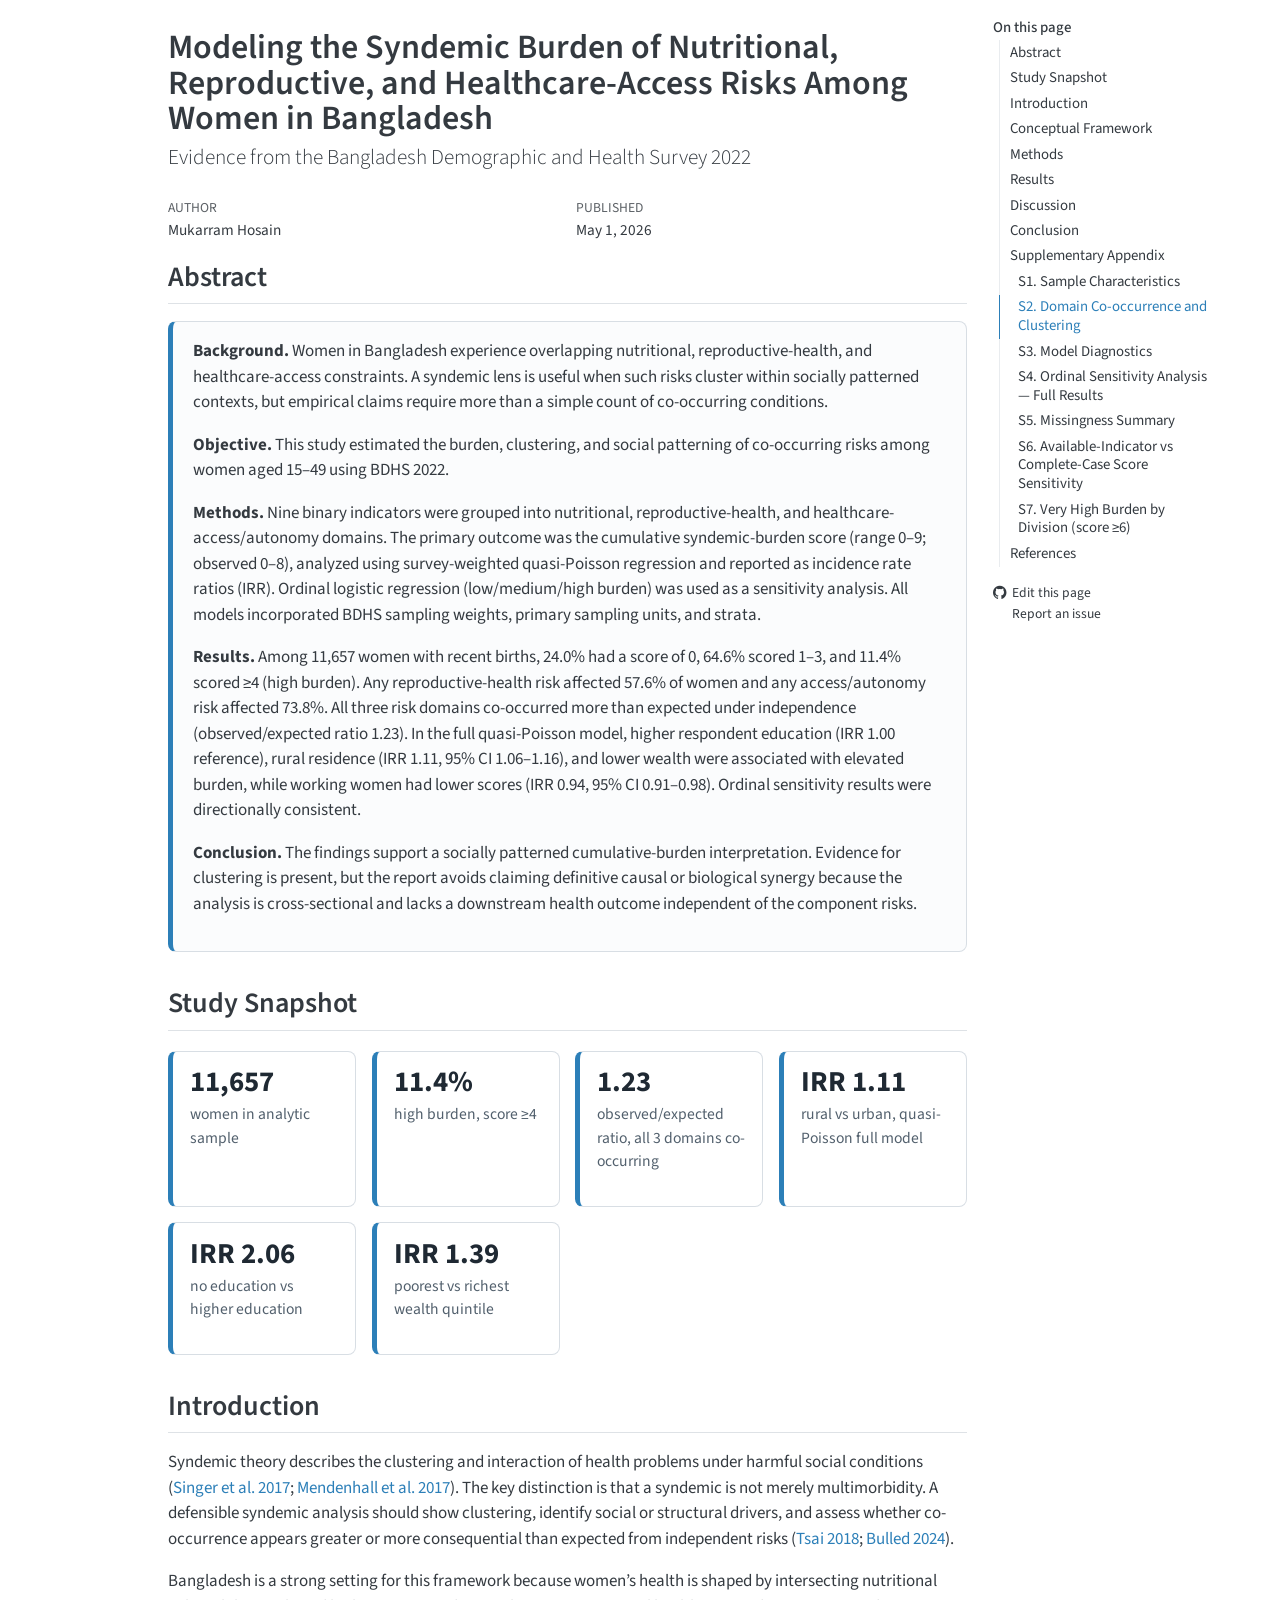
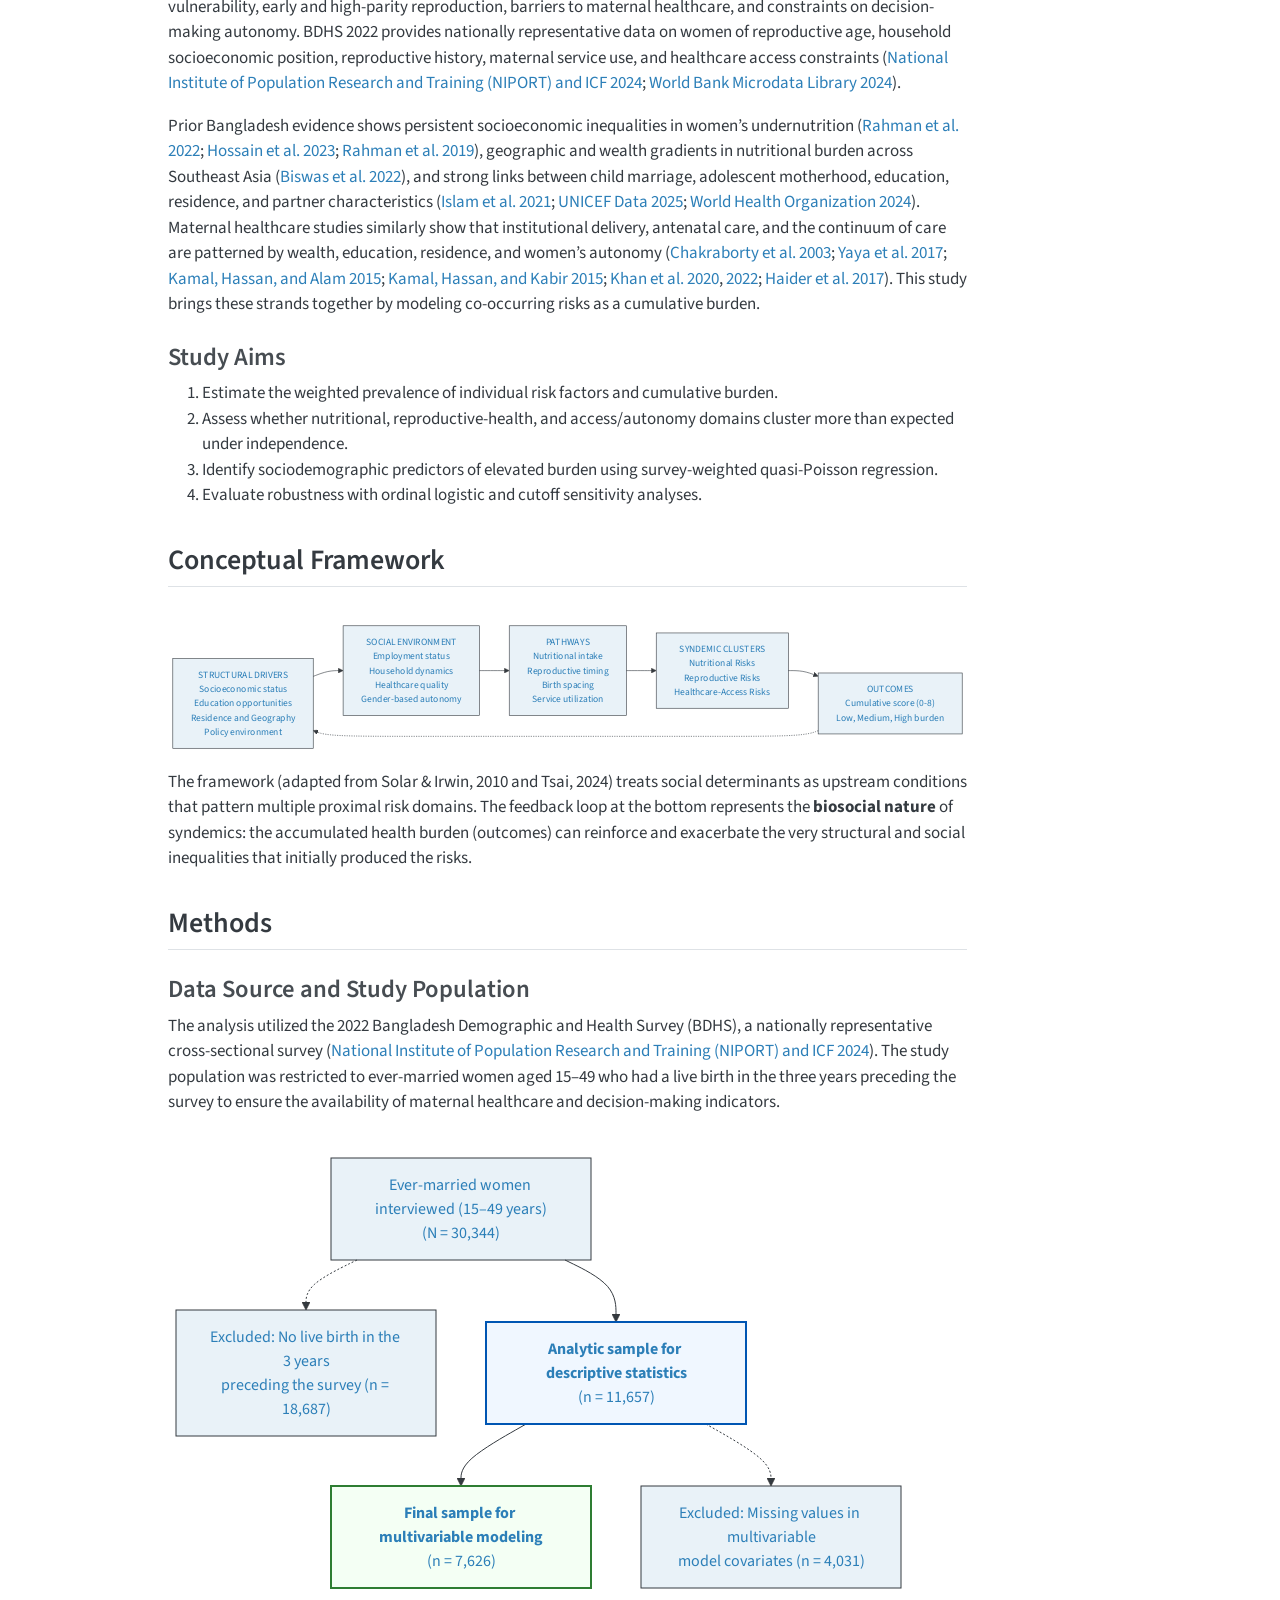
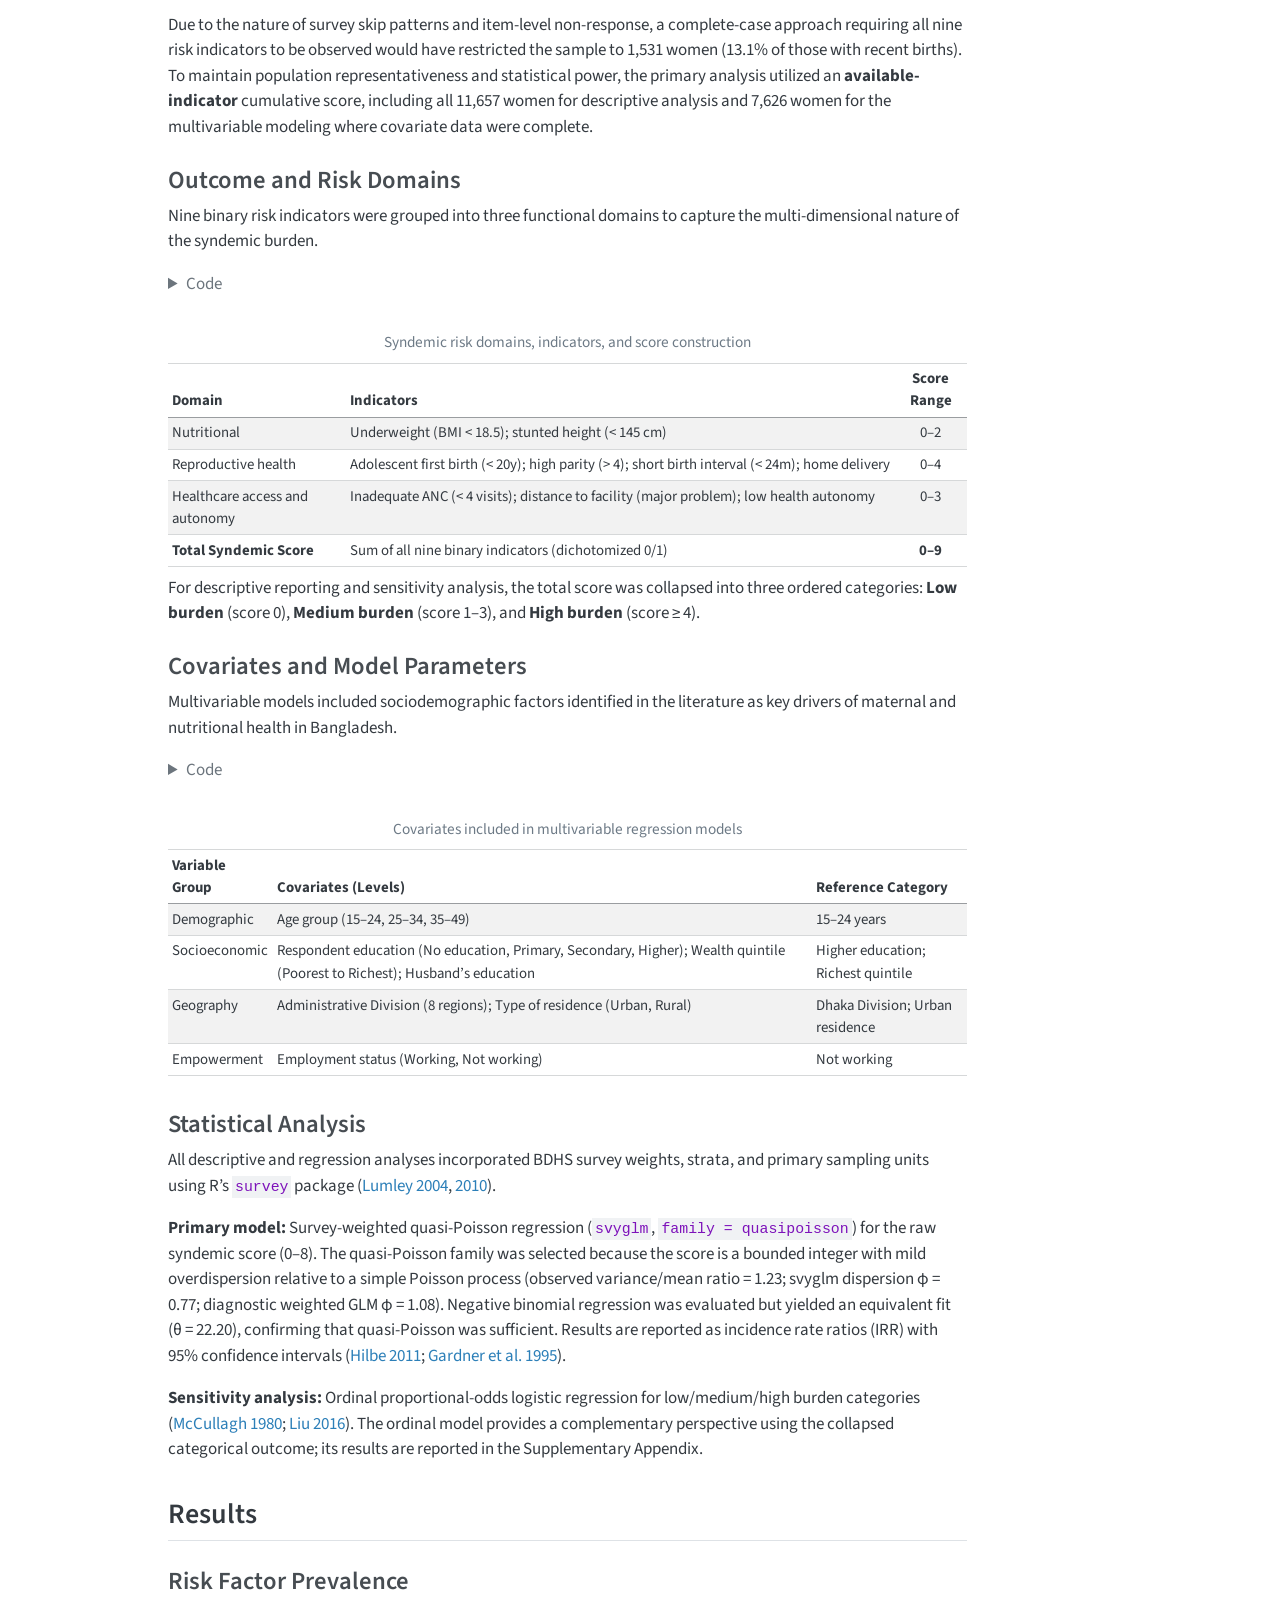
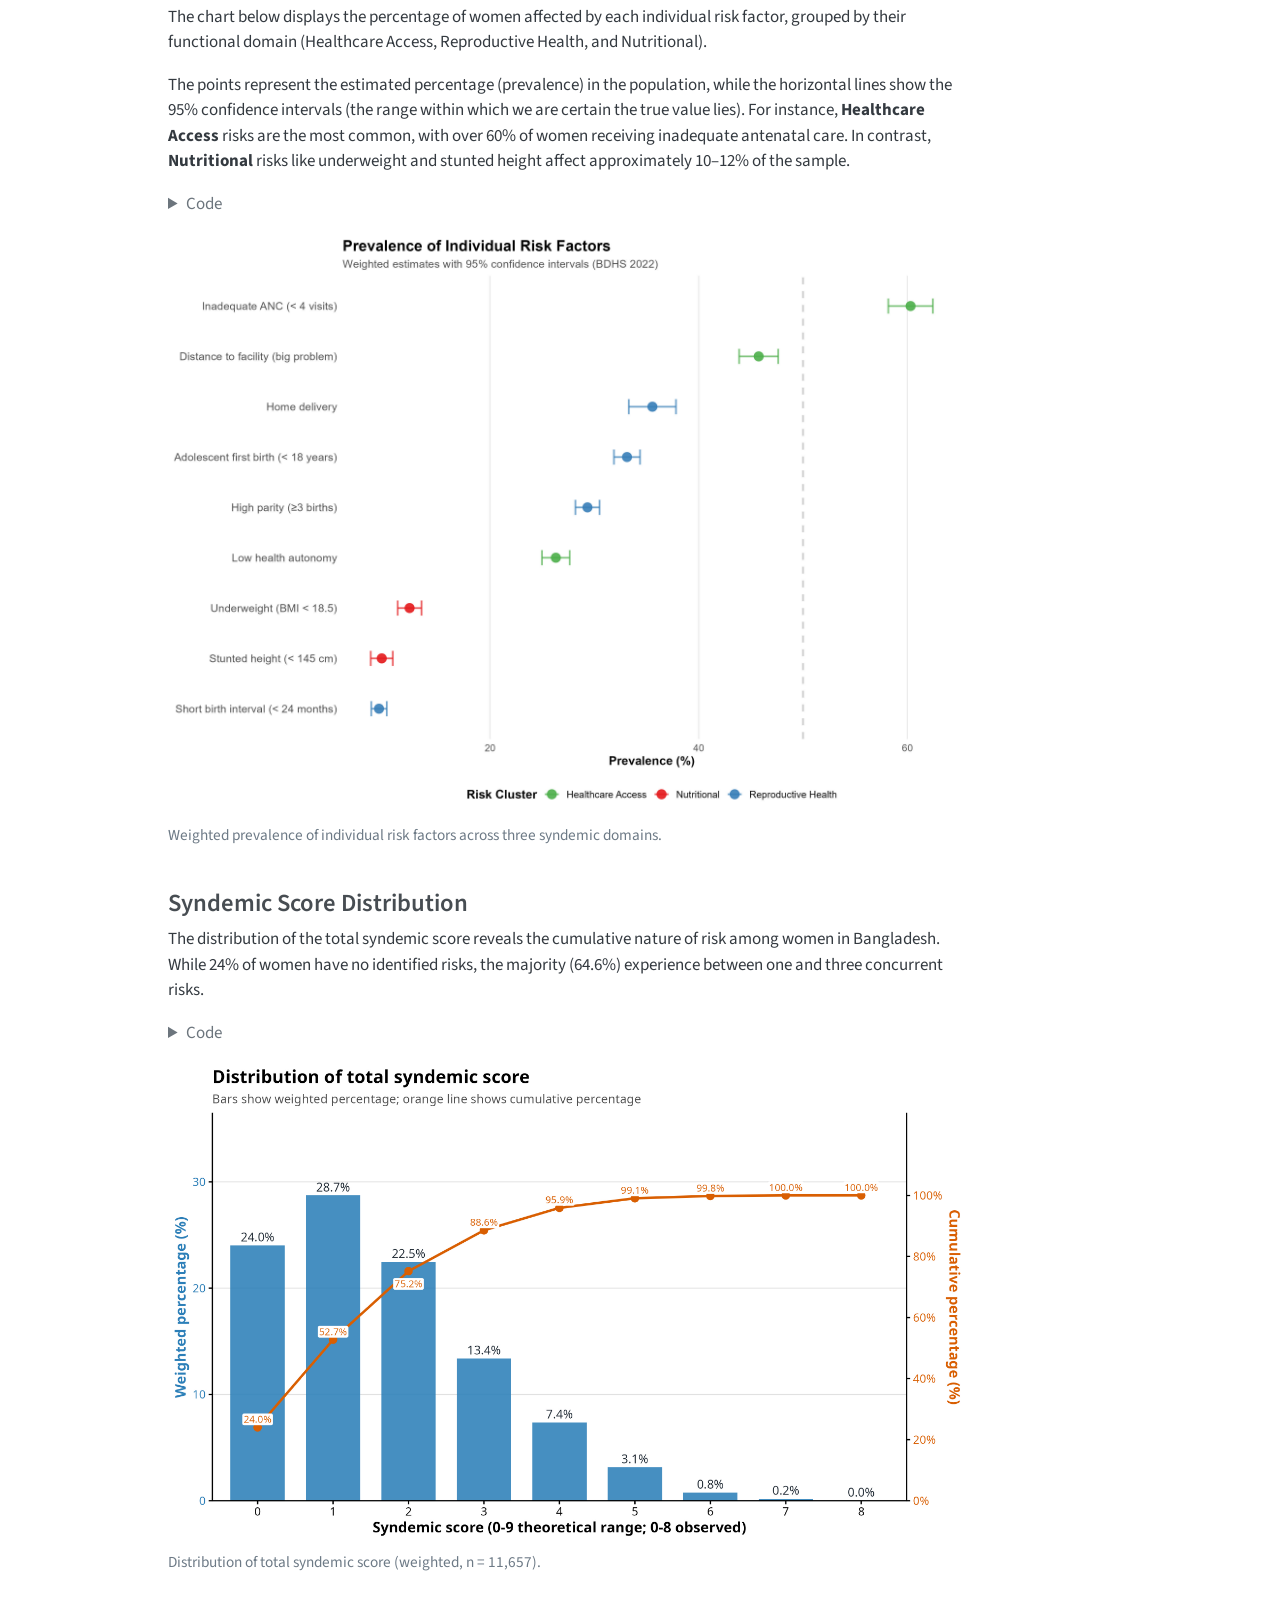
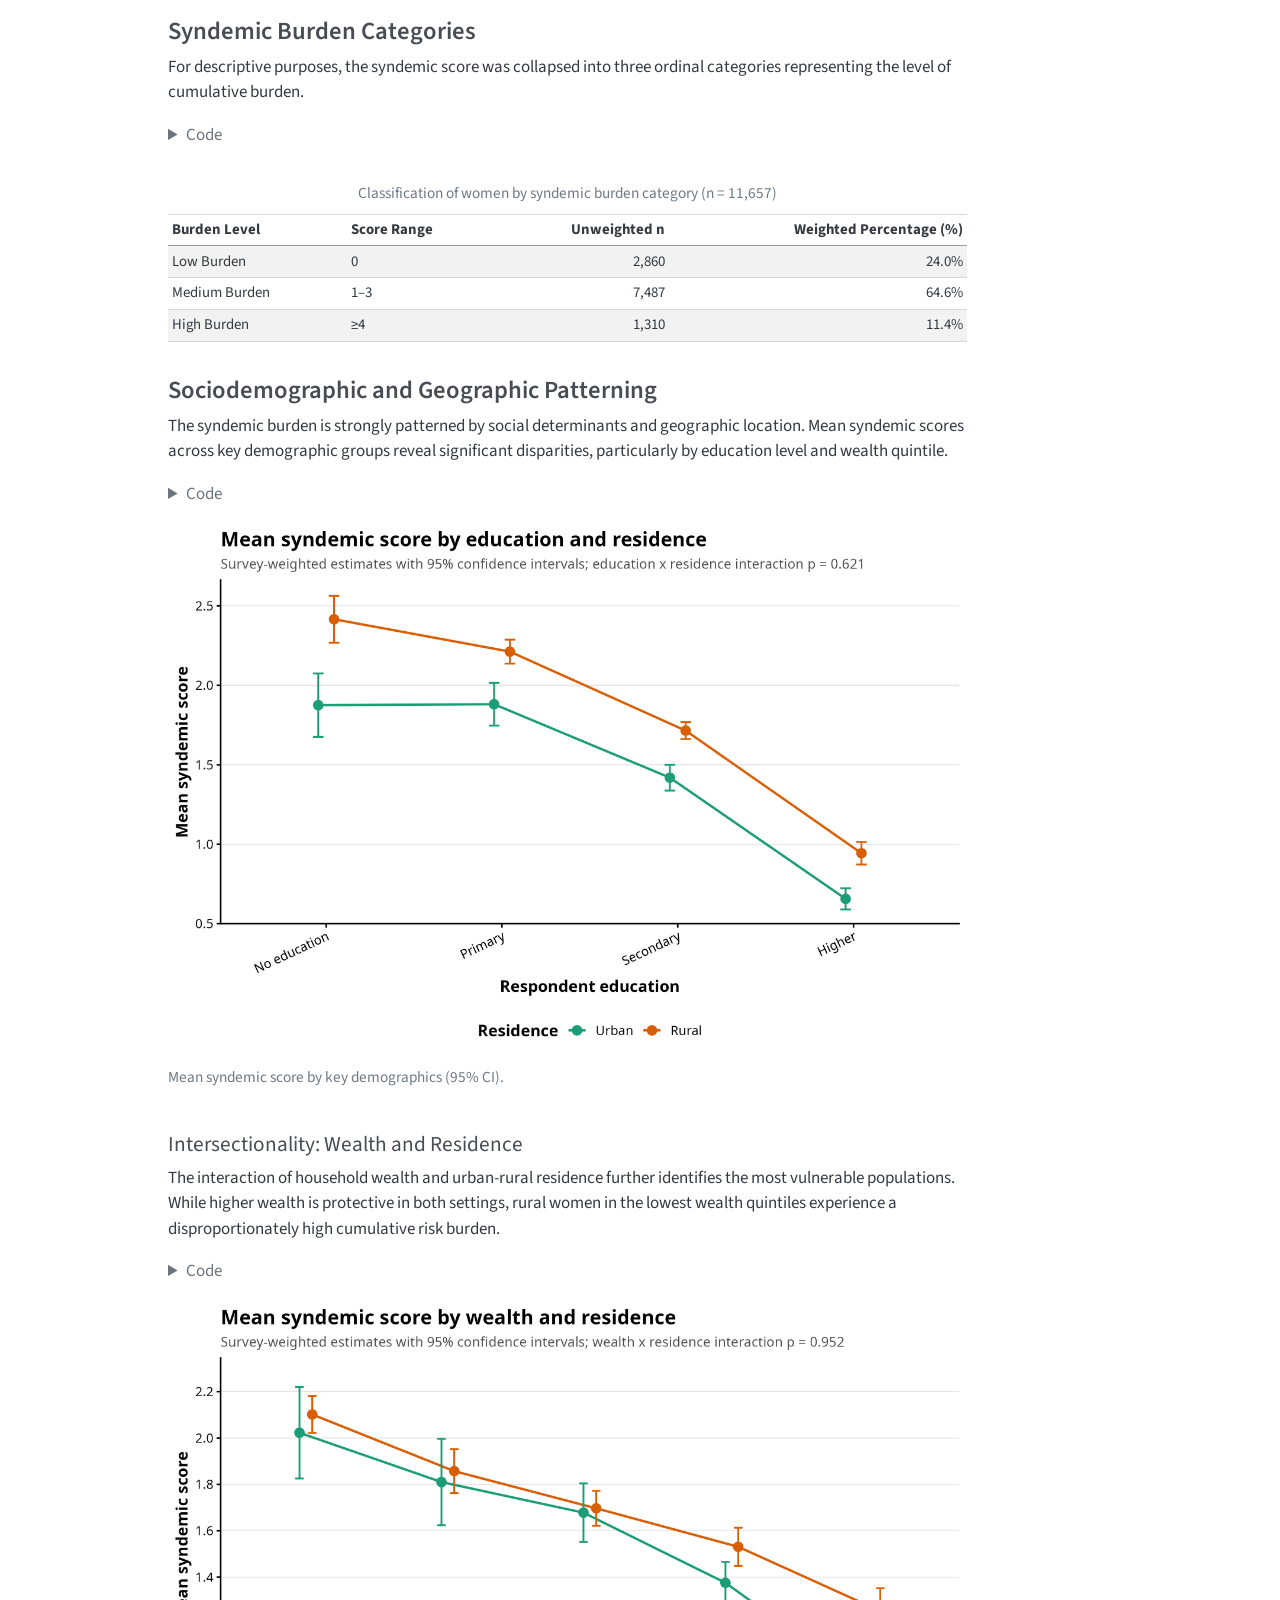
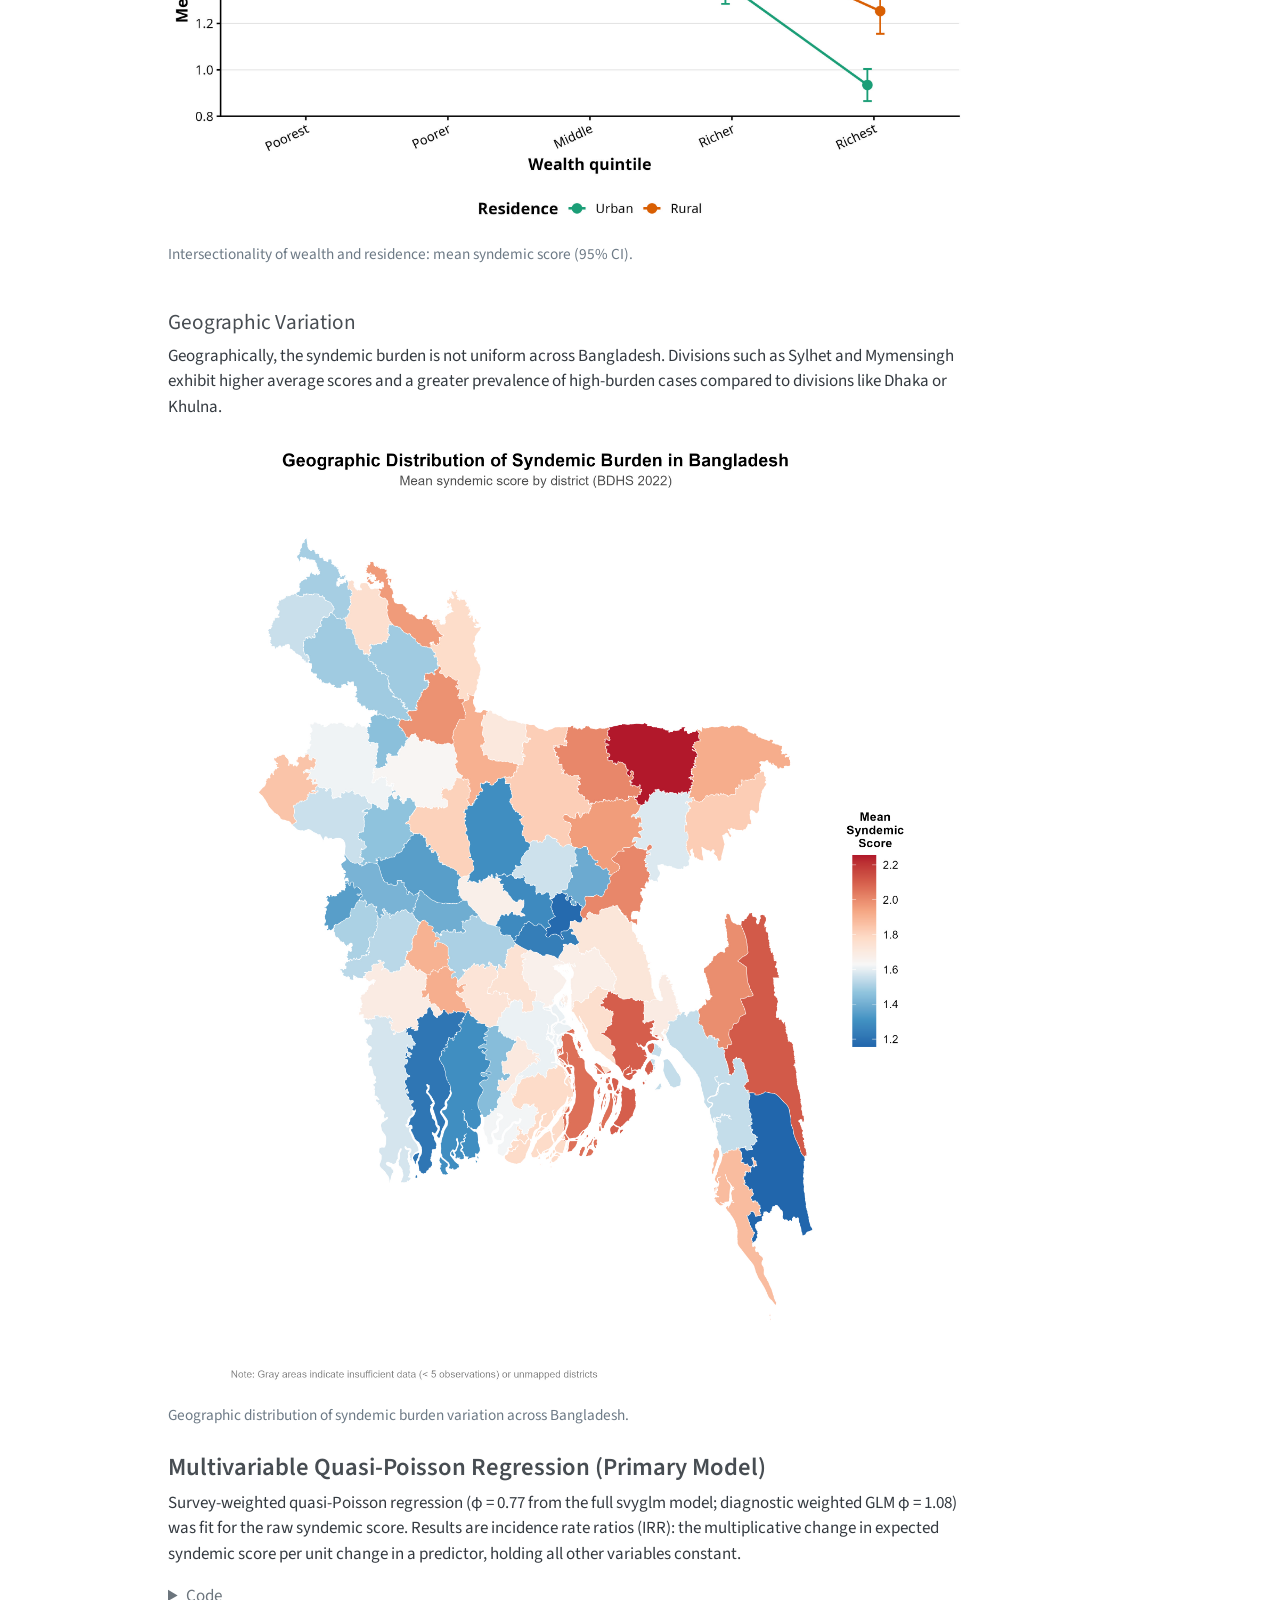
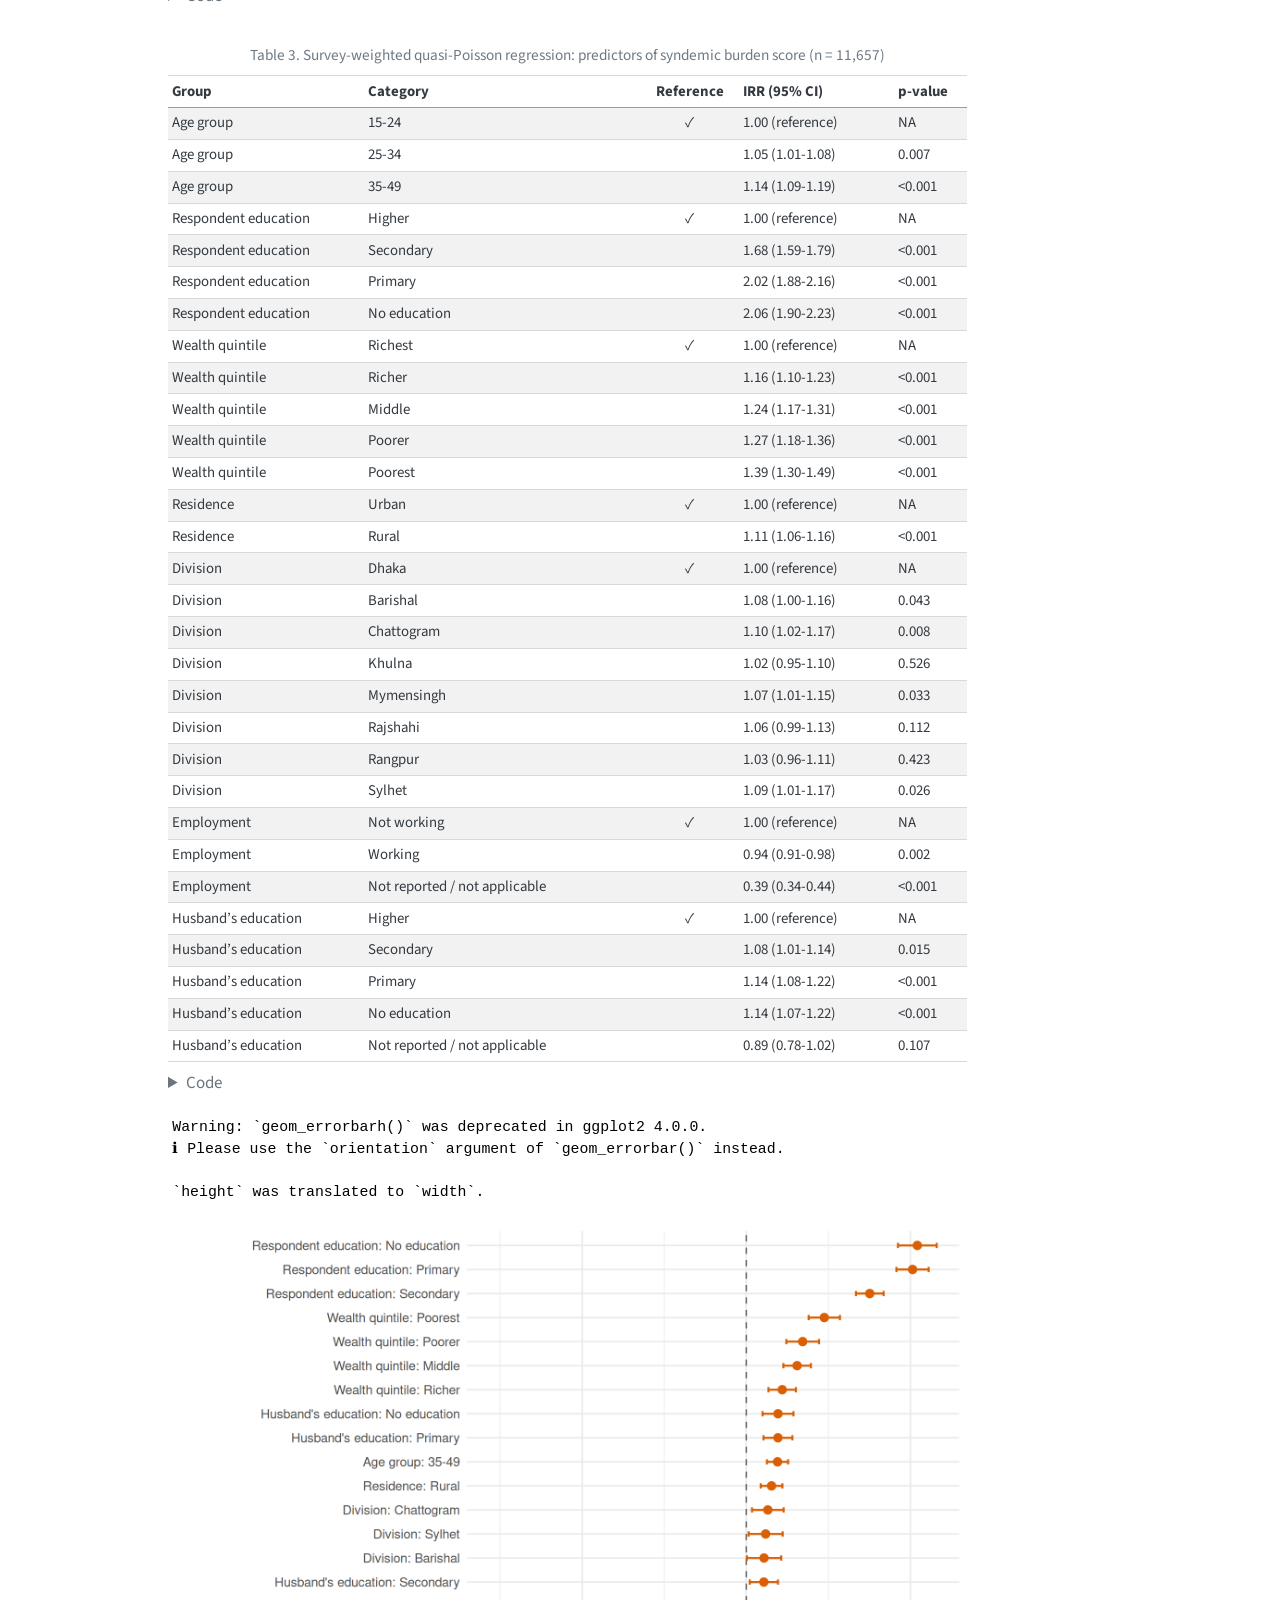
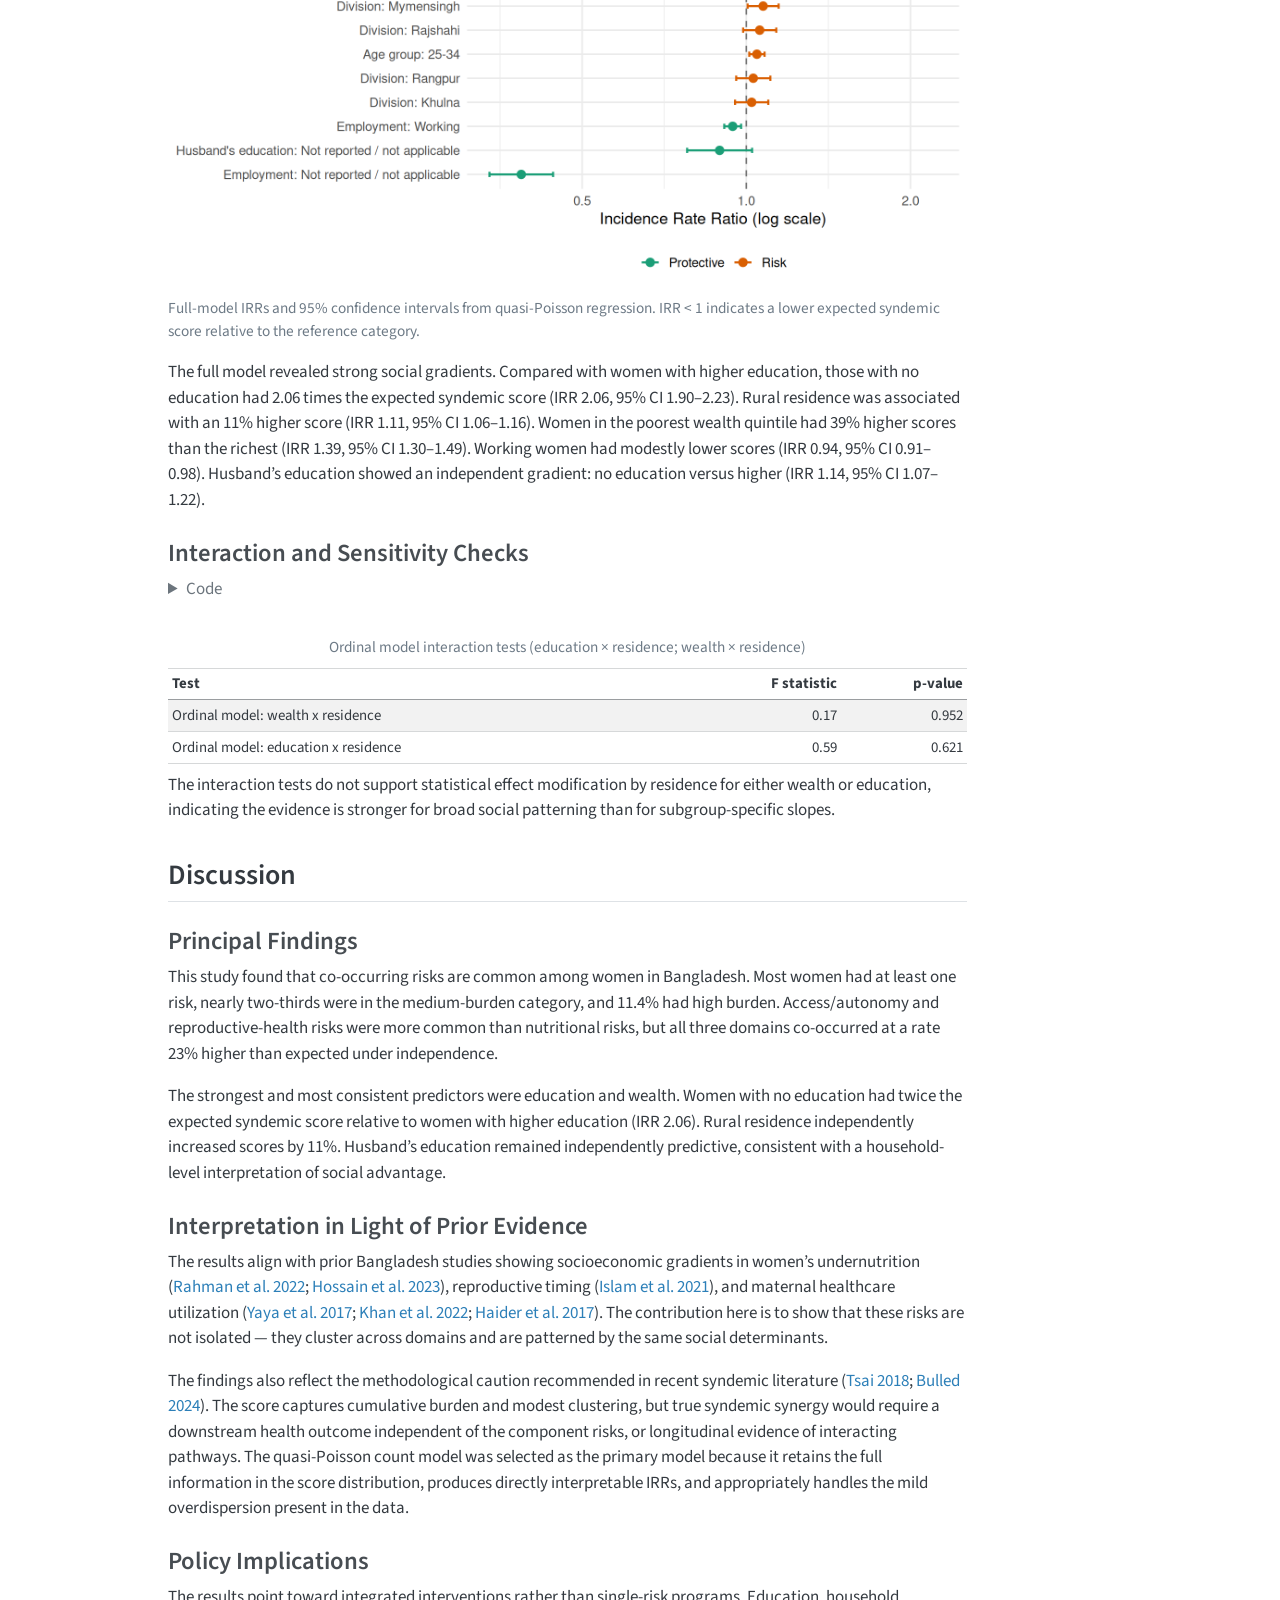
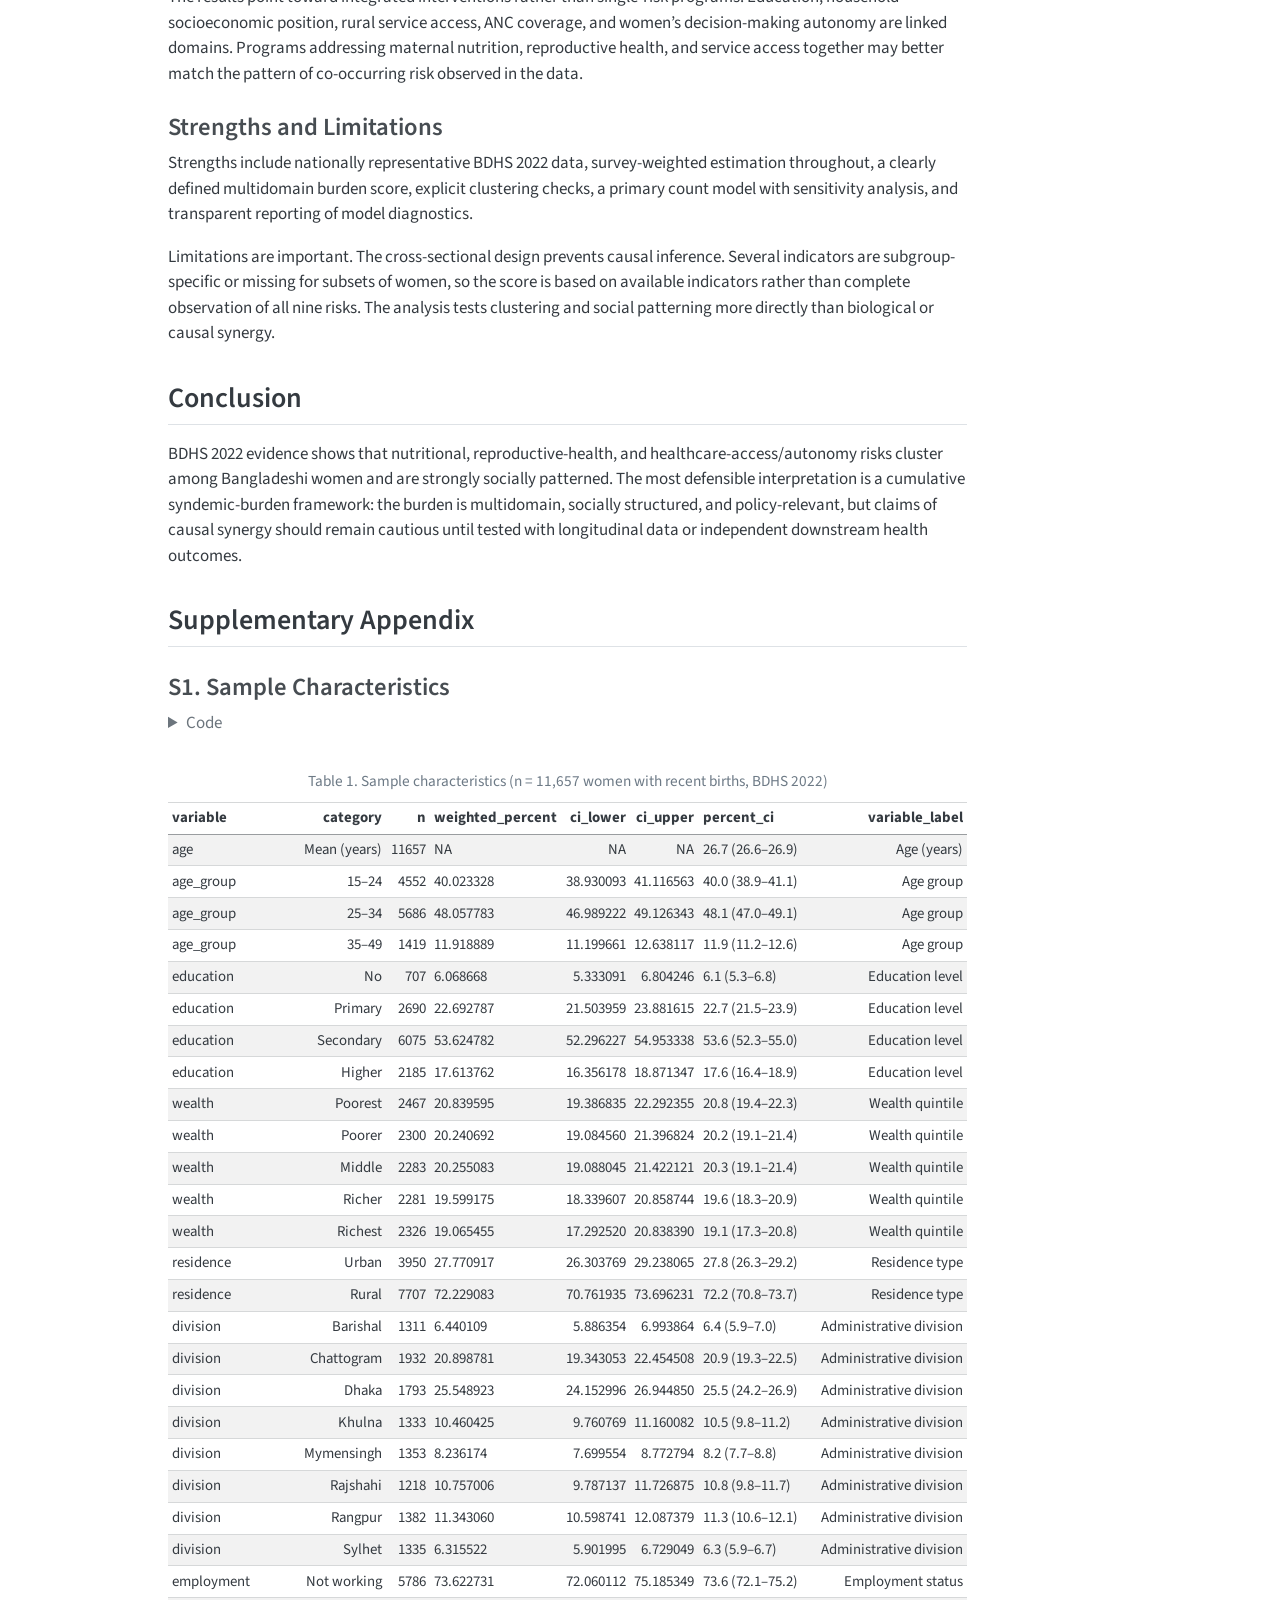
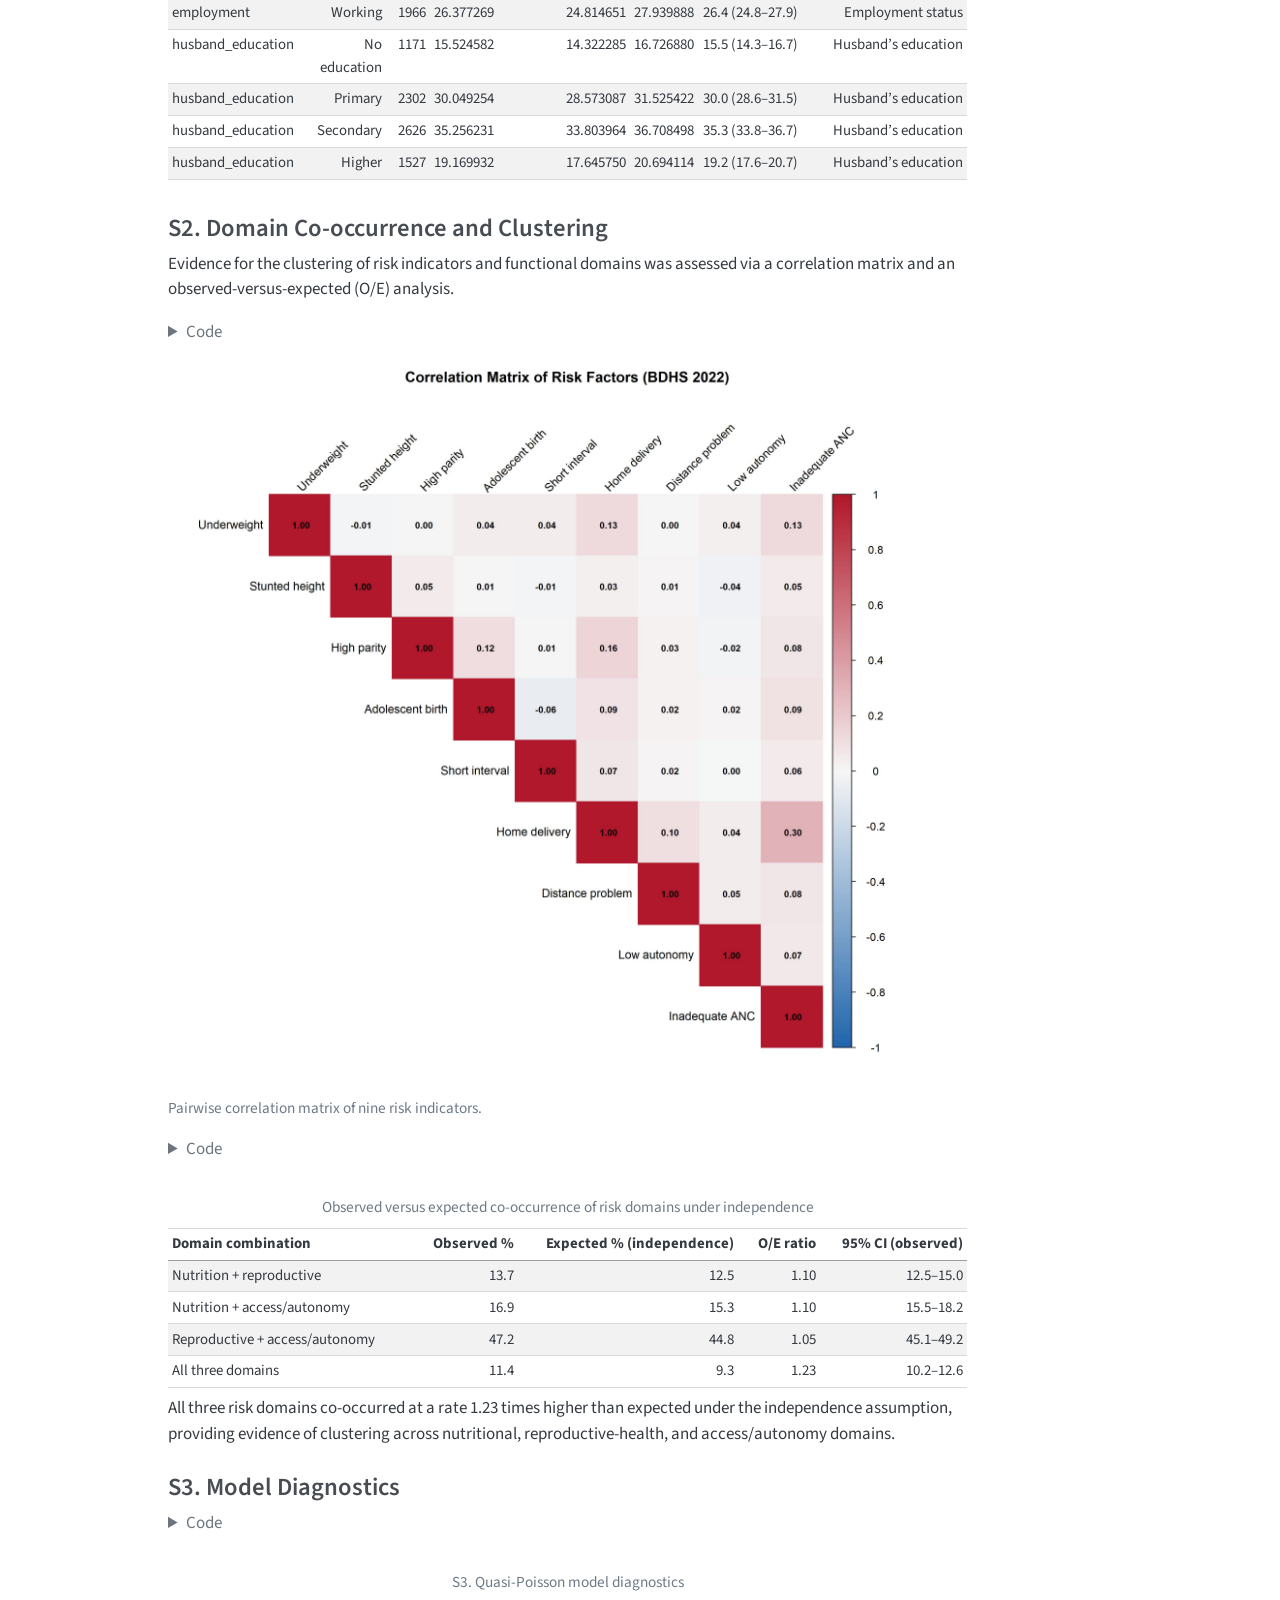
==== commit 079f38b1: "Revert to single scrollable page with TOC navigation Recombine the multi-page split back into one in" ====
--- a/docs/index.html
+++ b/docs/index.html
@@ -97,7 +97,7 @@
 <link href="site_libs/quarto-html/quarto-syntax-highlighting-7f8f88aac4f3542376d5c11b86a4c14d.css" rel="stylesheet" id="quarto-text-highlighting-styles">
 <script src="site_libs/bootstrap/bootstrap.min.js"></script>
 <link href="site_libs/bootstrap/bootstrap-icons.css" rel="stylesheet">
-<link href="site_libs/bootstrap/bootstrap-77fa92fe4bb62883f4bbdc28ef35cd19.min.css" rel="stylesheet" append-hash="true" id="quarto-bootstrap" data-mode="light">
+<link href="site_libs/bootstrap/bootstrap-c28b9f645fb766896c2c3ef7d927b684.min.css" rel="stylesheet" append-hash="true" id="quarto-bootstrap" data-mode="light">
 <script id="quarto-search-options" type="application/json">{
   "location": "sidebar",
   "copy-button": false,
@@ -133,49 +133,12 @@
 
 </head>
 
-<body class="nav-sidebar docked quarto-light">
+<body class="quarto-light">
 
 <div id="quarto-search-results"></div>
-  <header id="quarto-header" class="headroom fixed-top">
-  <nav class="quarto-secondary-nav">
-    <div class="container-fluid d-flex">
-      <button type="button" class="quarto-btn-toggle btn" data-bs-toggle="collapse" role="button" data-bs-target=".quarto-sidebar-collapse-item" aria-controls="quarto-sidebar" aria-expanded="false" aria-label="Toggle sidebar navigation" onclick="if (window.quartoToggleHeadroom) { window.quartoToggleHeadroom(); }">
-        <i class="bi bi-layout-text-sidebar-reverse"></i>
-      </button>
-        <nav class="quarto-page-breadcrumbs" aria-label="breadcrumb"><ol class="breadcrumb"><li class="breadcrumb-item">
-      Syndemic Burden Among Bangladeshi Women
-      </li></ol></nav>
-        <a class="flex-grow-1" role="navigation" data-bs-toggle="collapse" data-bs-target=".quarto-sidebar-collapse-item" aria-controls="quarto-sidebar" aria-expanded="false" aria-label="Toggle sidebar navigation" onclick="if (window.quartoToggleHeadroom) { window.quartoToggleHeadroom(); }">      
-        </a>
-      <button type="button" class="btn quarto-search-button" aria-label="Search" onclick="window.quartoOpenSearch();">
-        <i class="bi bi-search"></i>
-      </button>
-    </div>
-  </nav>
-</header>
 <!-- content -->
 <div id="quarto-content" class="quarto-container page-columns page-rows-contents page-layout-article">
 <!-- sidebar -->
-  <nav id="quarto-sidebar" class="sidebar collapse collapse-horizontal quarto-sidebar-collapse-item sidebar-navigation docked overflow-auto">
-    <div class="pt-lg-2 mt-2 text-left sidebar-header">
-    <div class="sidebar-title mb-0 py-0">
-      <a href="./">Syndemic Burden Among Bangladeshi Women</a> 
-        <div class="sidebar-tools-main">
-  <a href="" class="quarto-reader-toggle quarto-navigation-tool px-1" onclick="window.quartoToggleReader(); return false;" title="Toggle reader mode">
-  <div class="quarto-reader-toggle-btn">
-  <i class="bi"></i>
-  </div>
-</a>
-</div>
-    </div>
-      </div>
-        <div class="mt-2 flex-shrink-0 align-items-center">
-        <div class="sidebar-search">
-        <div id="quarto-search" class="" title="Search"></div>
-        </div>
-        </div>
-</nav>
-<div id="quarto-sidebar-glass" class="quarto-sidebar-collapse-item" data-bs-toggle="collapse" data-bs-target=".quarto-sidebar-collapse-item"></div>
 <!-- margin-sidebar -->
     <div id="quarto-margin-sidebar" class="sidebar margin-sidebar">
         <nav id="TOC" role="doc-toc" class="toc-active">
@@ -349,13 +312,13 @@
 <div>
 <pre class="mermaid mermaid-js">graph TD
     A["Ever-married women interviewed (15–49 years)&lt;br/&gt;(N = 30,344)"]
-    
+
     E1["Excluded: No live birth in the 3 years&lt;br/&gt;preceding the survey (n = 18,687)"]
-    
+
     B["&lt;b&gt;Analytic sample for descriptive statistics&lt;/b&gt;&lt;br/&gt;(n = 11,657)"]
-    
+
     E2["Excluded: Missing values in multivariable&lt;br/&gt;model covariates (n = 4,031)"]
-    
+
     C["&lt;b&gt;Final sample for multivariable modeling&lt;/b&gt;&lt;br/&gt;(n = 7,626)"]
 
     A --&gt; B
@@ -2026,13 +1989,8 @@
 </section>
 </section>
 <section id="references" class="level2">
-
-
-
-
-</section>
-
-<div id="quarto-appendix" class="default"><section class="quarto-appendix-contents" role="doc-bibliography" id="quarto-bibliography"><h2 class="anchored quarto-appendix-heading">References</h2><div id="refs" class="references csl-bib-body hanging-indent" role="list">
+<h2 class="anchored" data-anchor-id="references">References</h2>
+<div id="refs" class="references csl-bib-body hanging-indent" role="list">
 <div id="ref-biswas2022southeastasia" class="csl-entry" role="listitem">
 Biswas, Tuhin, Nick Townsend, Ricardo Magalhaes, Md Mehedi Hasan, and Abdullah Al Mamun. 2022. <span>“Geographical and Socioeconomic Inequalities in the Double Burden of Malnutrition Among Women in Southeast Asia: A Population-Based Study.”</span> <em>The Lancet Regional Health - Southeast Asia</em> 1: 100007. <a href="https://doi.org/10.1016/j.lansea.2022.04.003">https://doi.org/10.1016/j.lansea.2022.04.003</a>.
 </div>
@@ -2111,7 +2069,12 @@
 <div id="ref-yaya2017delivery" class="csl-entry" role="listitem">
 Yaya, Sanni, Ghose Bishwajit, and Michael Ekholuenetale. 2017. <span>“Factors Associated with the Utilization of Institutional Delivery Services in Bangladesh.”</span> <em>PLOS ONE</em> 12 (2): e0171573. <a href="https://doi.org/10.1371/journal.pone.0171573">https://doi.org/10.1371/journal.pone.0171573</a>.
 </div>
-</div></section></div></main> <!-- /main -->
+</div>
+
+
+</section>
+
+</main> <!-- /main -->
 <script id="quarto-html-after-body" type="application/javascript">
   window.document.addEventListener("DOMContentLoaded", function (event) {
     const icon = "";
